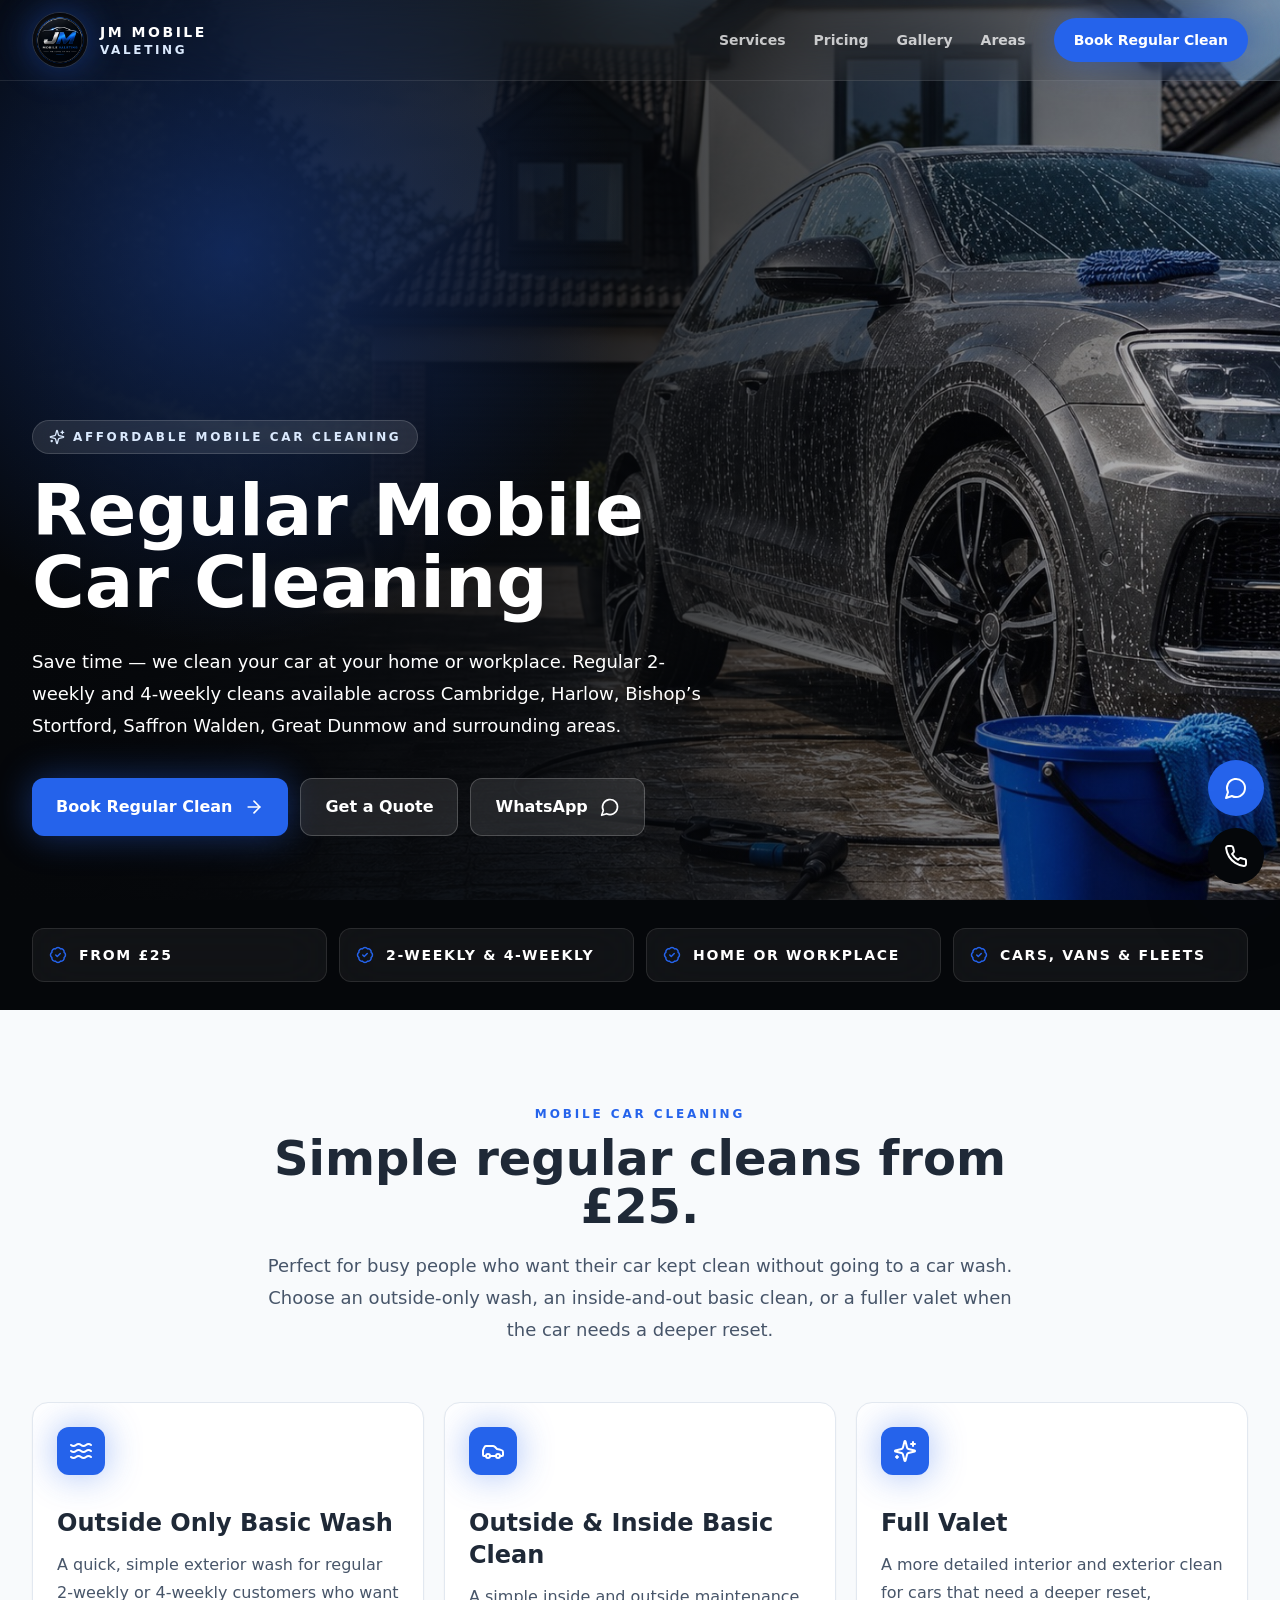
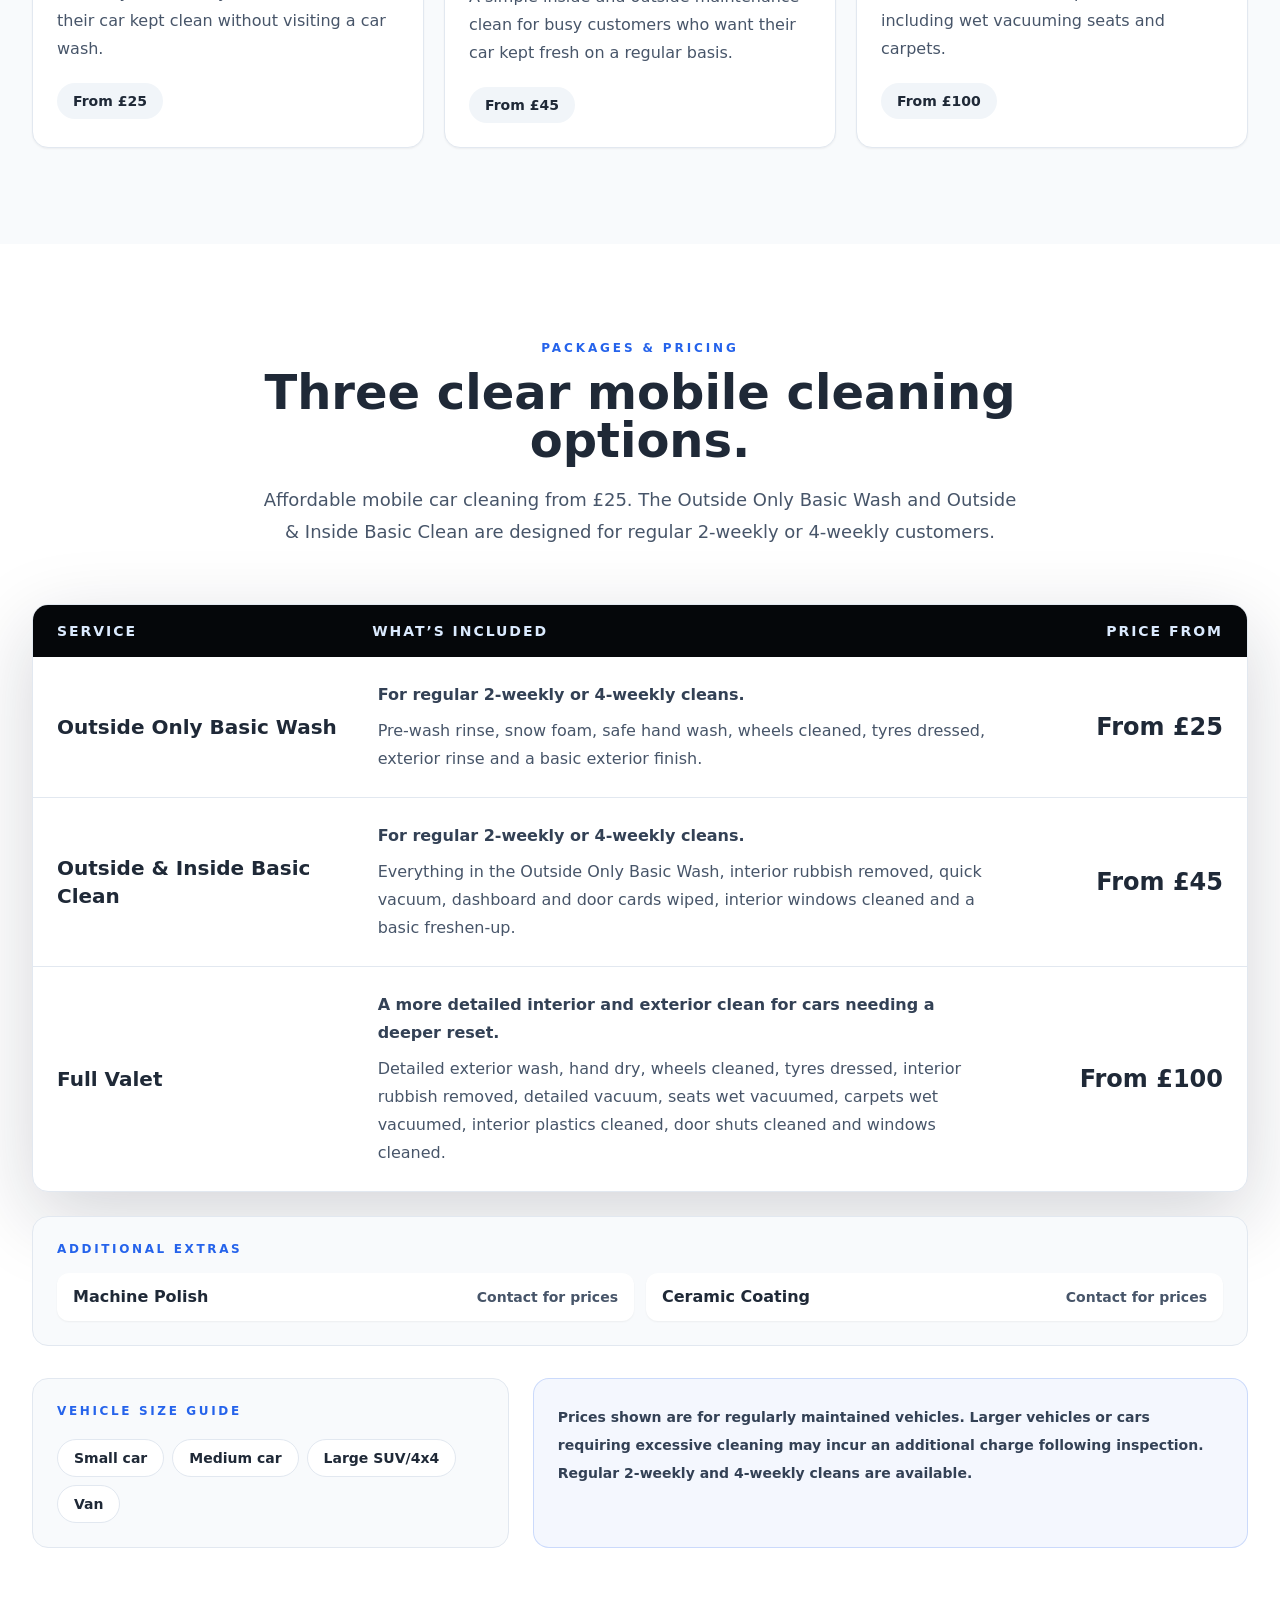
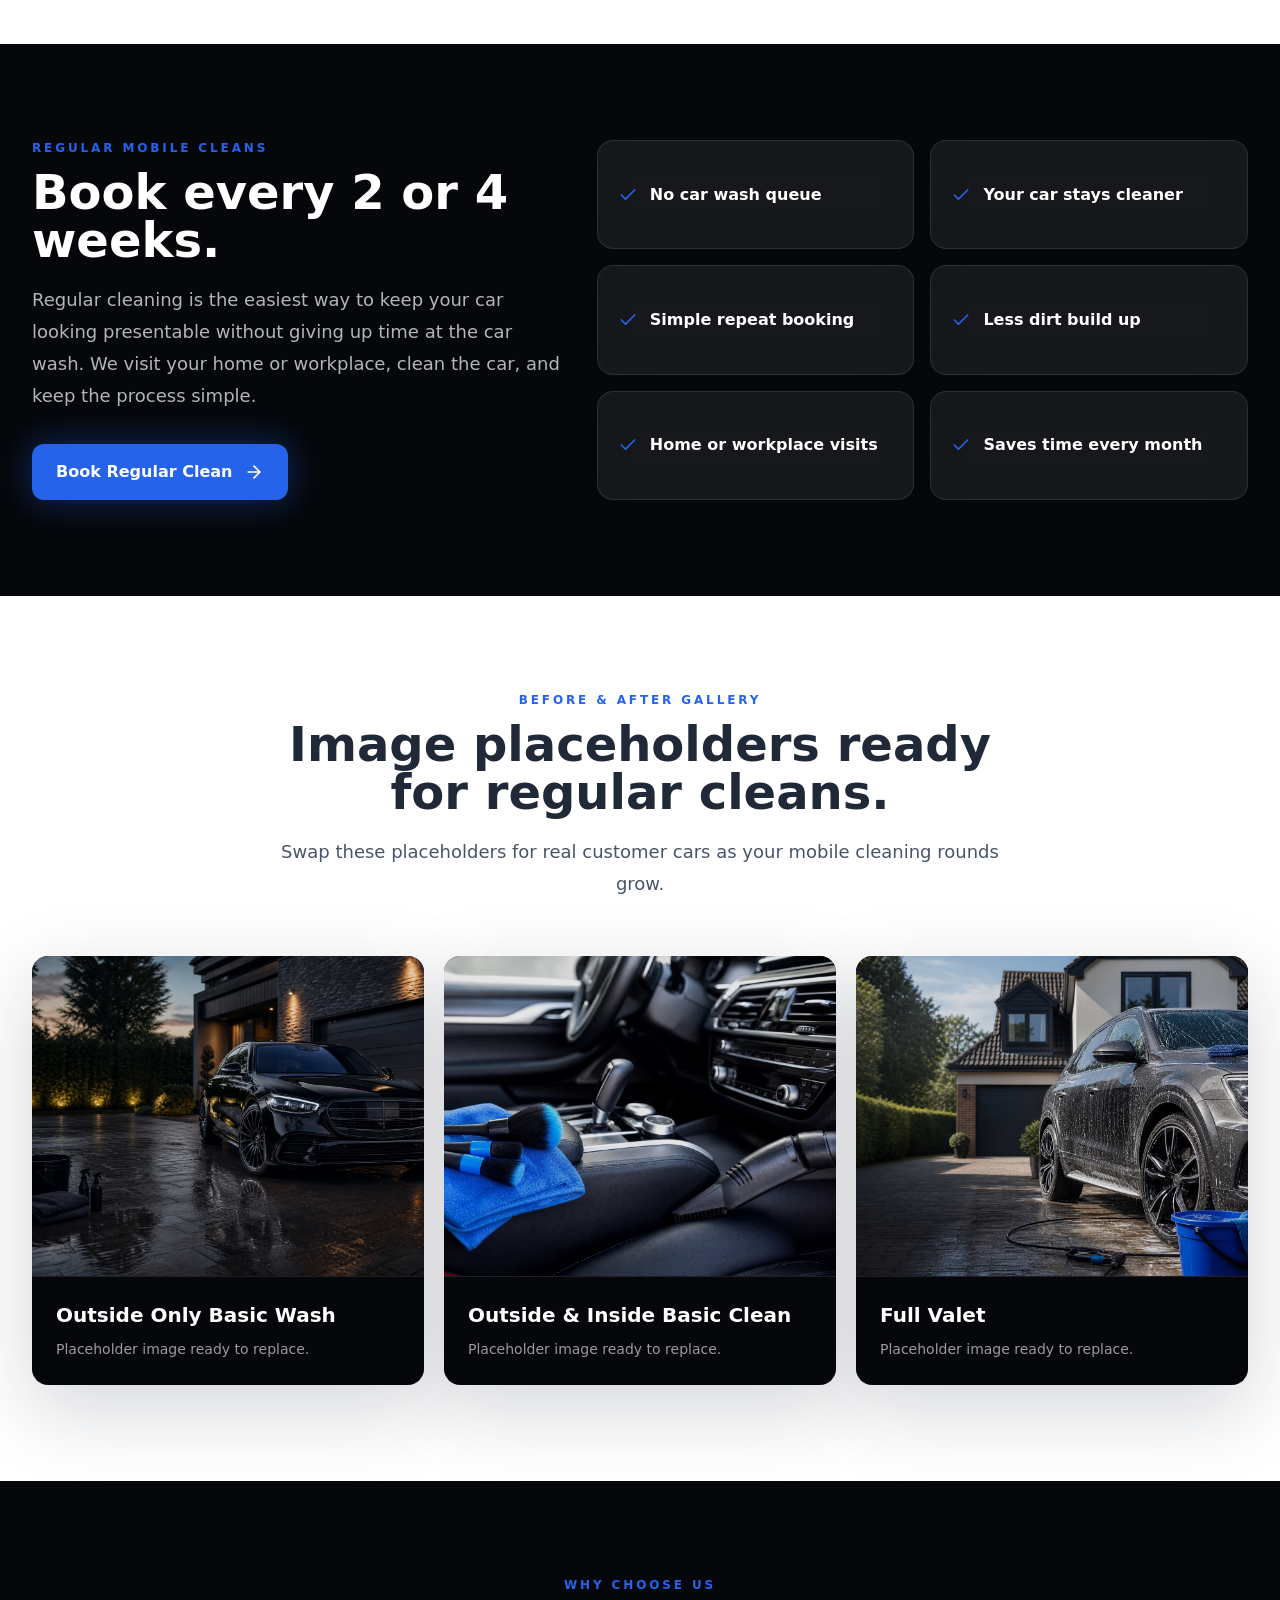
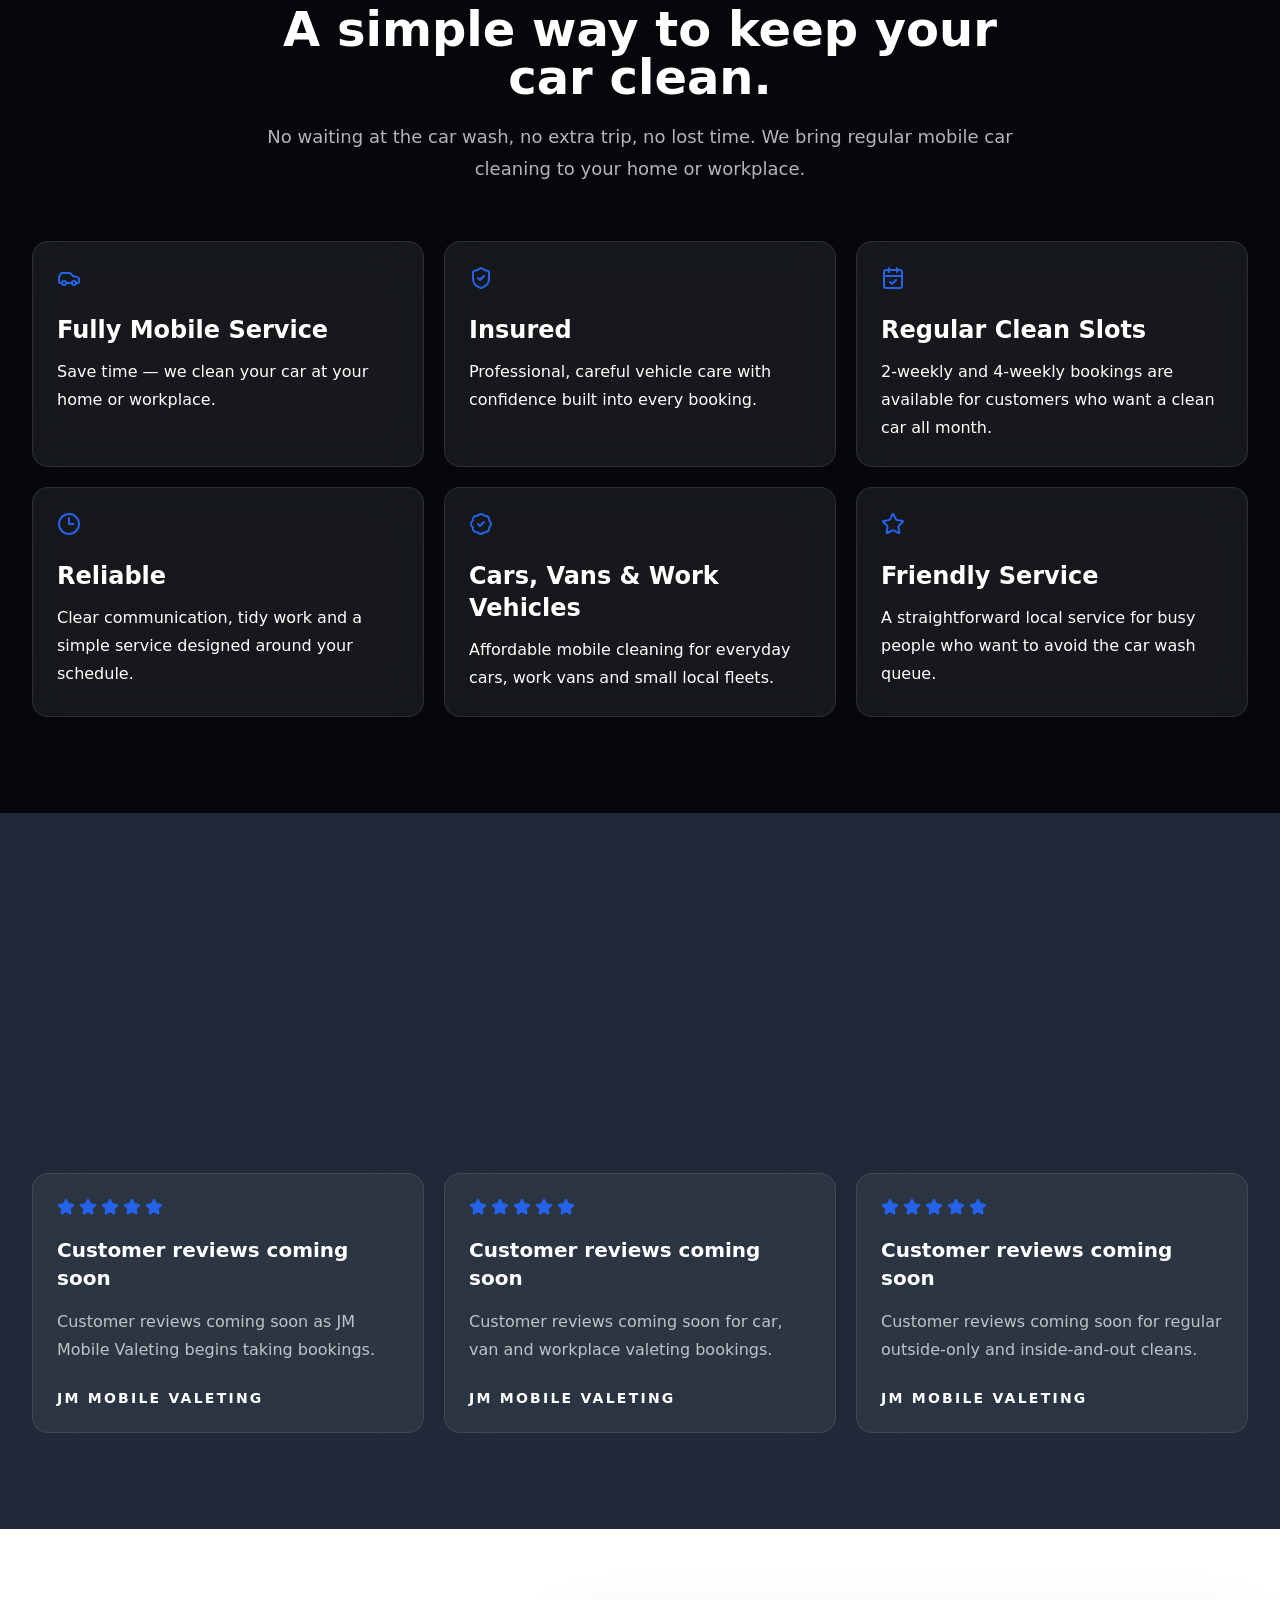
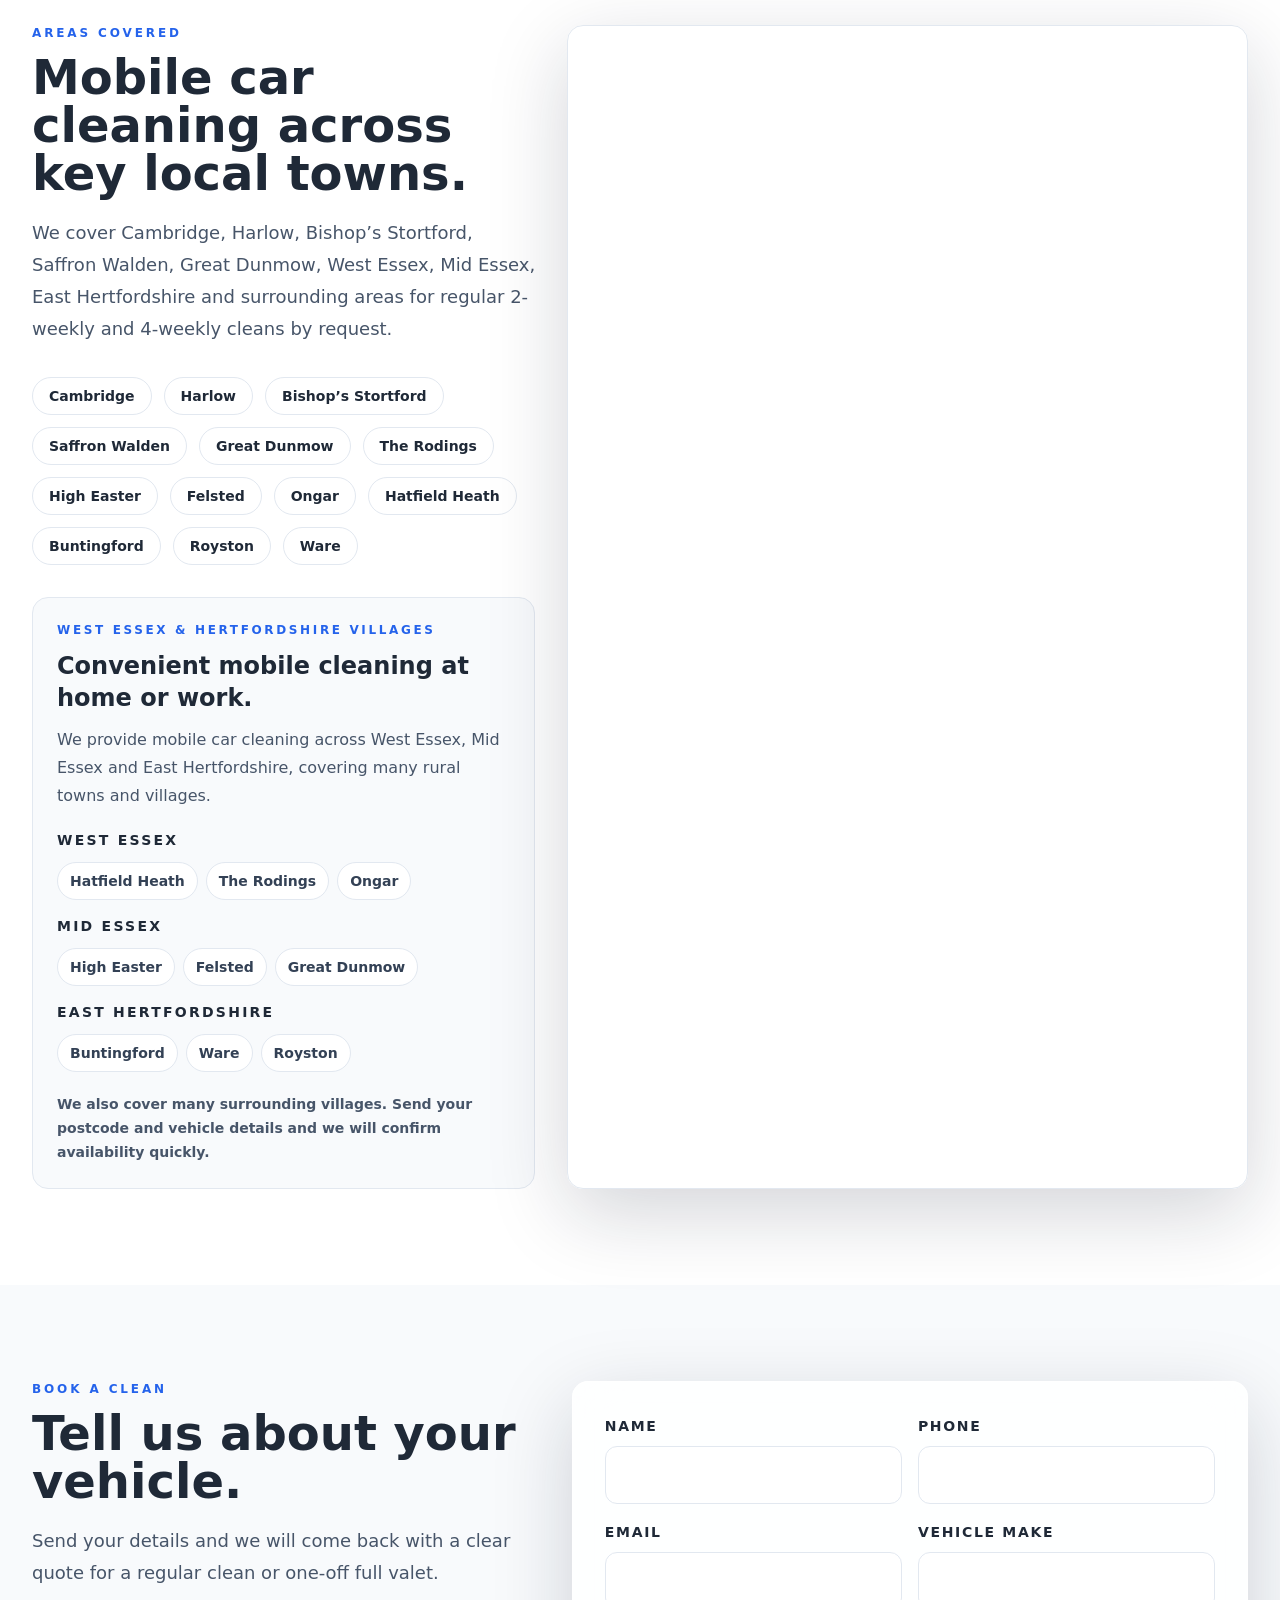
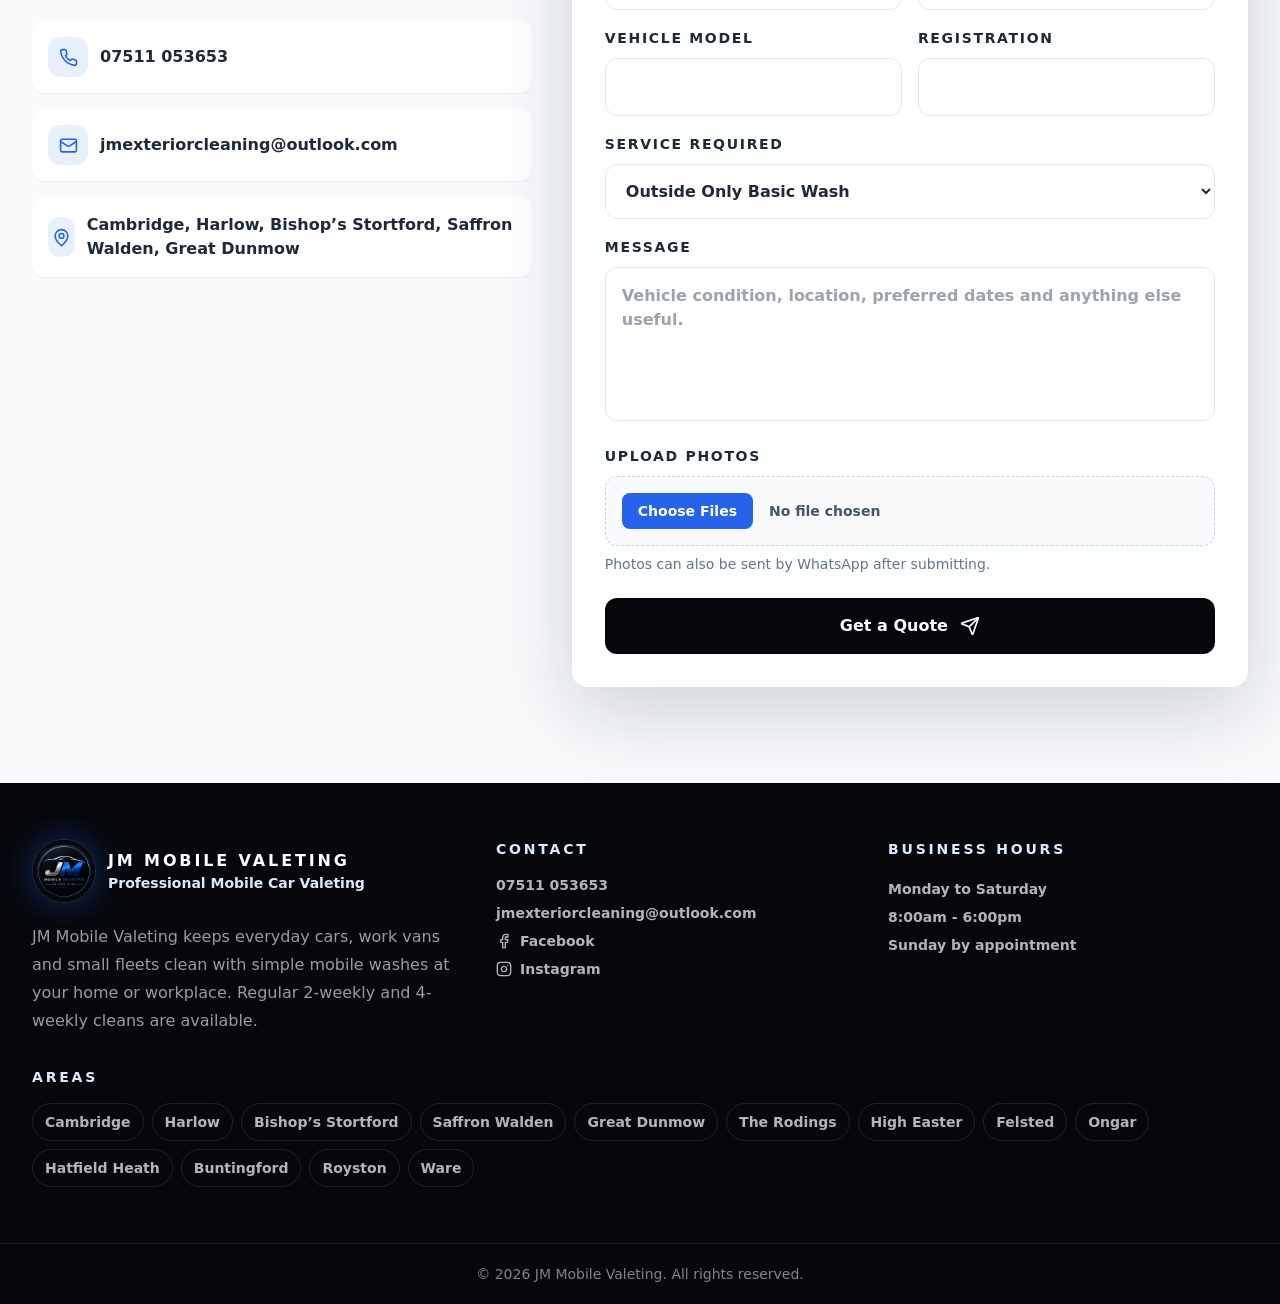
==== index.html @ cfa1fe2d "Add files via upload" ====
<!doctype html>
<html lang="en">
  <head>
    <meta charset="UTF-8" />
    <meta name="viewport" content="width=device-width, initial-scale=1.0" />
    <meta name="description" content="Affordable mobile car cleaning from £25 across Cambridge, Harlow, Bishop's Stortford, Saffron Walden, Great Dunmow, West Essex, Mid Essex and East Hertfordshire. Regular 2-weekly and 4-weekly cleans at your home or workplace." />
    <meta property="og:title" content="JM Mobile Valeting | Regular Mobile Car Cleaning" />
    <meta property="og:description" content="Save time with simple mobile car cleaning at your home or workplace. Outside-only washes from £25 and regular inside-and-out cleans from £45." />
    <meta property="og:type" content="website" />
    <meta property="og:image" content="./valeting-photos/hero-luxury-valeting.jpg" />
    <link rel="icon" href="./favicon.svg" type="image/svg+xml" />
    <title>JM Mobile Valeting | Mobile Car Cleaning From £25</title>
    <script type="module" crossorigin src="./assets/index-B8VSFfdT.js"></script>
    <link rel="stylesheet" crossorigin href="./assets/index-ppcaUCeD.css">
  </head>
  <body>
    <div id="root"></div>
  </body>
</html>
---- assets/index-ppcaUCeD.css ----
*,:before,:after{--tw-border-spacing-x: 0;--tw-border-spacing-y: 0;--tw-translate-x: 0;--tw-translate-y: 0;--tw-rotate: 0;--tw-skew-x: 0;--tw-skew-y: 0;--tw-scale-x: 1;--tw-scale-y: 1;--tw-pan-x: ;--tw-pan-y: ;--tw-pinch-zoom: ;--tw-scroll-snap-strictness: proximity;--tw-gradient-from-position: ;--tw-gradient-via-position: ;--tw-gradient-to-position: ;--tw-ordinal: ;--tw-slashed-zero: ;--tw-numeric-figure: ;--tw-numeric-spacing: ;--tw-numeric-fraction: ;--tw-ring-inset: ;--tw-ring-offset-width: 0px;--tw-ring-offset-color: #fff;--tw-ring-color: rgb(59 130 246 / .5);--tw-ring-offset-shadow: 0 0 #0000;--tw-ring-shadow: 0 0 #0000;--tw-shadow: 0 0 #0000;--tw-shadow-colored: 0 0 #0000;--tw-blur: ;--tw-brightness: ;--tw-contrast: ;--tw-grayscale: ;--tw-hue-rotate: ;--tw-invert: ;--tw-saturate: ;--tw-sepia: ;--tw-drop-shadow: ;--tw-backdrop-blur: ;--tw-backdrop-brightness: ;--tw-backdrop-contrast: ;--tw-backdrop-grayscale: ;--tw-backdrop-hue-rotate: ;--tw-backdrop-invert: ;--tw-backdrop-opacity: ;--tw-backdrop-saturate: ;--tw-backdrop-sepia: ;--tw-contain-size: ;--tw-contain-layout: ;--tw-contain-paint: ;--tw-contain-style: }::backdrop{--tw-border-spacing-x: 0;--tw-border-spacing-y: 0;--tw-translate-x: 0;--tw-translate-y: 0;--tw-rotate: 0;--tw-skew-x: 0;--tw-skew-y: 0;--tw-scale-x: 1;--tw-scale-y: 1;--tw-pan-x: ;--tw-pan-y: ;--tw-pinch-zoom: ;--tw-scroll-snap-strictness: proximity;--tw-gradient-from-position: ;--tw-gradient-via-position: ;--tw-gradient-to-position: ;--tw-ordinal: ;--tw-slashed-zero: ;--tw-numeric-figure: ;--tw-numeric-spacing: ;--tw-numeric-fraction: ;--tw-ring-inset: ;--tw-ring-offset-width: 0px;--tw-ring-offset-color: #fff;--tw-ring-color: rgb(59 130 246 / .5);--tw-ring-offset-shadow: 0 0 #0000;--tw-ring-shadow: 0 0 #0000;--tw-shadow: 0 0 #0000;--tw-shadow-colored: 0 0 #0000;--tw-blur: ;--tw-brightness: ;--tw-contrast: ;--tw-grayscale: ;--tw-hue-rotate: ;--tw-invert: ;--tw-saturate: ;--tw-sepia: ;--tw-drop-shadow: ;--tw-backdrop-blur: ;--tw-backdrop-brightness: ;--tw-backdrop-contrast: ;--tw-backdrop-grayscale: ;--tw-backdrop-hue-rotate: ;--tw-backdrop-invert: ;--tw-backdrop-opacity: ;--tw-backdrop-saturate: ;--tw-backdrop-sepia: ;--tw-contain-size: ;--tw-contain-layout: ;--tw-contain-paint: ;--tw-contain-style: }*,:before,:after{box-sizing:border-box;border-width:0;border-style:solid;border-color:#e5e7eb}:before,:after{--tw-content: ""}html,:host{line-height:1.5;-webkit-text-size-adjust:100%;-moz-tab-size:4;-o-tab-size:4;tab-size:4;font-family:ui-sans-serif,system-ui,sans-serif,"Apple Color Emoji","Segoe UI Emoji",Segoe UI Symbol,"Noto Color Emoji";font-feature-settings:normal;font-variation-settings:normal;-webkit-tap-highlight-color:transparent}body{margin:0;line-height:inherit}hr{height:0;color:inherit;border-top-width:1px}abbr:where([title]){-webkit-text-decoration:underline dotted;text-decoration:underline dotted}h1,h2,h3,h4,h5,h6{font-size:inherit;font-weight:inherit}a{color:inherit;text-decoration:inherit}b,strong{font-weight:bolder}code,kbd,samp,pre{font-family:ui-monospace,SFMono-Regular,Menlo,Monaco,Consolas,Liberation Mono,Courier New,monospace;font-feature-settings:normal;font-variation-settings:normal;font-size:1em}small{font-size:80%}sub,sup{font-size:75%;line-height:0;position:relative;vertical-align:baseline}sub{bottom:-.25em}sup{top:-.5em}table{text-indent:0;border-color:inherit;border-collapse:collapse}button,input,optgroup,select,textarea{font-family:inherit;font-feature-settings:inherit;font-variation-settings:inherit;font-size:100%;font-weight:inherit;line-height:inherit;letter-spacing:inherit;color:inherit;margin:0;padding:0}button,select{text-transform:none}button,input:where([type=button]),input:where([type=reset]),input:where([type=submit]){-webkit-appearance:button;background-color:transparent;background-image:none}:-moz-focusring{outline:auto}:-moz-ui-invalid{box-shadow:none}progress{vertical-align:baseline}::-webkit-inner-spin-button,::-webkit-outer-spin-button{height:auto}[type=search]{-webkit-appearance:textfield;outline-offset:-2px}::-webkit-search-decoration{-webkit-appearance:none}::-webkit-file-upload-button{-webkit-appearance:button;font:inherit}summary{display:list-item}blockquote,dl,dd,h1,h2,h3,h4,h5,h6,hr,figure,p,pre{margin:0}fieldset{margin:0;padding:0}legend{padding:0}ol,ul,menu{list-style:none;margin:0;padding:0}dialog{padding:0}textarea{resize:vertical}input::-moz-placeholder,textarea::-moz-placeholder{opacity:1;color:#9ca3af}input::placeholder,textarea::placeholder{opacity:1;color:#9ca3af}button,[role=button]{cursor:pointer}:disabled{cursor:default}img,svg,video,canvas,audio,iframe,embed,object{display:block;vertical-align:middle}img,video{max-width:100%;height:auto}[hidden]:where(:not([hidden=until-found])){display:none}html{scroll-behavior:smooth}body{margin:0;min-width:320px;background:#fff;font-family:Inter,ui-sans-serif,system-ui,sans-serif;-webkit-font-smoothing:antialiased;text-rendering:optimizeLegibility}*{box-sizing:border-box}::-moz-selection{background:#2563eb;color:#fff}::selection{background:#2563eb;color:#fff}.visible{visibility:visible}.fixed{position:fixed}.absolute{position:absolute}.relative{position:relative}.inset-0{inset:0}.inset-x-0{left:0;right:0}.bottom-4{bottom:1rem}.right-4{right:1rem}.top-0{top:0}.z-50{z-index:50}.mx-auto{margin-left:auto;margin-right:auto}.mb-14{margin-bottom:3.5rem}.mb-3{margin-bottom:.75rem}.mb-5{margin-bottom:1.25rem}.mt-1{margin-top:.25rem}.mt-2{margin-top:.5rem}.mt-3{margin-top:.75rem}.mt-4{margin-top:1rem}.mt-5{margin-top:1.25rem}.mt-6{margin-top:1.5rem}.mt-7{margin-top:1.75rem}.mt-8{margin-top:2rem}.mt-9{margin-top:2.25rem}.block{display:block}.flex{display:flex}.inline-flex{display:inline-flex}.grid{display:grid}.hidden{display:none}.h-10{height:2.5rem}.h-12{height:3rem}.h-14{height:3.5rem}.h-16{height:4rem}.h-20{height:5rem}.h-80{height:20rem}.h-full{height:100%}.h-px{height:1px}.min-h-\[520px\]{min-height:520px}.min-h-screen{min-height:100vh}.w-10{width:2.5rem}.w-12{width:3rem}.w-14{width:3.5rem}.w-16{width:4rem}.w-full{width:100%}.max-w-2xl{max-width:42rem}.max-w-3xl{max-width:48rem}.max-w-7xl{max-width:80rem}.max-w-md{max-width:28rem}.shrink-0{flex-shrink:0}.grow{flex-grow:1}.-translate-x-full{--tw-translate-x: -100%;transform:translate(var(--tw-translate-x),var(--tw-translate-y)) rotate(var(--tw-rotate)) skew(var(--tw-skew-x)) skewY(var(--tw-skew-y)) scaleX(var(--tw-scale-x)) scaleY(var(--tw-scale-y))}.resize-none{resize:none}.grid-cols-\[1fr_2fr_\.7fr\]{grid-template-columns:1fr 2fr .7fr}.flex-col{flex-direction:column}.flex-wrap{flex-wrap:wrap}.place-items-center{place-items:center}.items-end{align-items:flex-end}.items-center{align-items:center}.justify-center{justify-content:center}.justify-between{justify-content:space-between}.gap-1{gap:.25rem}.gap-10{gap:2.5rem}.gap-2{gap:.5rem}.gap-3{gap:.75rem}.gap-4{gap:1rem}.gap-5{gap:1.25rem}.gap-6{gap:1.5rem}.gap-7{gap:1.75rem}.gap-8{gap:2rem}.divide-y>:not([hidden])~:not([hidden]){--tw-divide-y-reverse: 0;border-top-width:calc(1px * calc(1 - var(--tw-divide-y-reverse)));border-bottom-width:calc(1px * var(--tw-divide-y-reverse))}.divide-slate-200>:not([hidden])~:not([hidden]){--tw-divide-opacity: 1;border-color:rgb(226 232 240 / var(--tw-divide-opacity, 1))}.overflow-hidden{overflow:hidden}.rounded-2xl{border-radius:1rem}.rounded-full{border-radius:9999px}.rounded-xl{border-radius:.75rem}.border{border-width:1px}.border-b{border-bottom-width:1px}.border-t{border-top-width:1px}.border-dashed{border-style:dashed}.border-electric\/20{border-color:#2563eb33}.border-slate-200{--tw-border-opacity: 1;border-color:rgb(226 232 240 / var(--tw-border-opacity, 1))}.border-slate-300{--tw-border-opacity: 1;border-color:rgb(203 213 225 / var(--tw-border-opacity, 1))}.border-white\/10{border-color:#ffffff1a}.border-white\/15{border-color:#ffffff26}.border-white\/20{border-color:#fff3}.border-white\/70{border-color:#ffffffb3}.bg-\[\#05070a\]{--tw-bg-opacity: 1;background-color:rgb(5 7 10 / var(--tw-bg-opacity, 1))}.bg-electric{--tw-bg-opacity: 1;background-color:rgb(37 99 235 / var(--tw-bg-opacity, 1))}.bg-electric\/10{background-color:#2563eb1a}.bg-electric\/5{background-color:#2563eb0d}.bg-graphite{--tw-bg-opacity: 1;background-color:rgb(31 41 55 / var(--tw-bg-opacity, 1))}.bg-slate-100{--tw-bg-opacity: 1;background-color:rgb(241 245 249 / var(--tw-bg-opacity, 1))}.bg-slate-50{--tw-bg-opacity: 1;background-color:rgb(248 250 252 / var(--tw-bg-opacity, 1))}.bg-white{--tw-bg-opacity: 1;background-color:rgb(255 255 255 / var(--tw-bg-opacity, 1))}.bg-white\/10{background-color:#ffffff1a}.bg-white\/85{background-color:#ffffffd9}.bg-white\/\[0\.05\]{background-color:#ffffff0d}.bg-white\/\[0\.06\]{background-color:#ffffff0f}.bg-white\/\[0\.07\]{background-color:#ffffff12}.bg-\[linear-gradient\(90deg\,\#05070a_0\%\,rgba\(5\,7\,10\,\.88\)_42\%\,rgba\(5\,7\,10\,\.18\)_100\%\)\]{background-image:linear-gradient(90deg,#05070a,#05070ae0 42%,#05070a2e)}.bg-\[radial-gradient\(circle_at_18\%_28\%\,rgba\(37\,99\,235\,\.34\)\,transparent_32\%\)\]{background-image:radial-gradient(circle at 18% 28%,rgba(37,99,235,.34),transparent 32%)}.bg-gradient-to-r{background-image:linear-gradient(to right,var(--tw-gradient-stops))}.from-transparent{--tw-gradient-from: transparent var(--tw-gradient-from-position);--tw-gradient-to: rgb(0 0 0 / 0) var(--tw-gradient-to-position);--tw-gradient-stops: var(--tw-gradient-from), var(--tw-gradient-to)}.via-electric{--tw-gradient-to: rgb(37 99 235 / 0) var(--tw-gradient-to-position);--tw-gradient-stops: var(--tw-gradient-from), #2563EB var(--tw-gradient-via-position), var(--tw-gradient-to)}.to-transparent{--tw-gradient-to: transparent var(--tw-gradient-to-position)}.object-cover{-o-object-fit:cover;object-fit:cover}.p-4{padding:1rem}.p-5{padding:1.25rem}.p-6{padding:1.5rem}.px-3{padding-left:.75rem;padding-right:.75rem}.px-4{padding-left:1rem;padding-right:1rem}.px-5{padding-left:1.25rem;padding-right:1.25rem}.px-6{padding-left:1.5rem;padding-right:1.5rem}.py-14{padding-top:3.5rem;padding-bottom:3.5rem}.py-2{padding-top:.5rem;padding-bottom:.5rem}.py-24{padding-top:6rem;padding-bottom:6rem}.py-3{padding-top:.75rem;padding-bottom:.75rem}.py-4{padding-top:1rem;padding-bottom:1rem}.py-5{padding-top:1.25rem;padding-bottom:1.25rem}.py-6{padding-top:1.5rem;padding-bottom:1.5rem}.py-7{padding-top:1.75rem;padding-bottom:1.75rem}.pb-16{padding-bottom:4rem}.pt-24{padding-top:6rem}.text-center{text-align:center}.text-right{text-align:right}.text-2xl{font-size:1.5rem;line-height:2rem}.text-4xl{font-size:2.25rem;line-height:2.5rem}.text-5xl{font-size:3rem;line-height:1}.text-lg{font-size:1.125rem;line-height:1.75rem}.text-sm{font-size:.875rem;line-height:1.25rem}.text-xl{font-size:1.25rem;line-height:1.75rem}.text-xs{font-size:.75rem;line-height:1rem}.font-black{font-weight:900}.font-bold{font-weight:700}.font-semibold{font-weight:600}.uppercase{text-transform:uppercase}.leading-6{line-height:1.5rem}.leading-7{line-height:1.75rem}.leading-8{line-height:2rem}.leading-\[0\.96\]{line-height:.96}.tracking-\[0\.12em\]{letter-spacing:.12em}.tracking-\[0\.14em\]{letter-spacing:.14em}.tracking-\[0\.16em\]{letter-spacing:.16em}.tracking-\[0\.18em\]{letter-spacing:.18em}.tracking-\[0\.22em\]{letter-spacing:.22em}.tracking-\[0\.24em\]{letter-spacing:.24em}.tracking-\[0\.2em\]{letter-spacing:.2em}.text-blue-100{--tw-text-opacity: 1;color:rgb(219 234 254 / var(--tw-text-opacity, 1))}.text-electric{--tw-text-opacity: 1;color:rgb(37 99 235 / var(--tw-text-opacity, 1))}.text-graphite{--tw-text-opacity: 1;color:rgb(31 41 55 / var(--tw-text-opacity, 1))}.text-slate-500{--tw-text-opacity: 1;color:rgb(100 116 139 / var(--tw-text-opacity, 1))}.text-slate-600{--tw-text-opacity: 1;color:rgb(71 85 105 / var(--tw-text-opacity, 1))}.text-slate-700{--tw-text-opacity: 1;color:rgb(51 65 85 / var(--tw-text-opacity, 1))}.text-white{--tw-text-opacity: 1;color:rgb(255 255 255 / var(--tw-text-opacity, 1))}.text-white\/50{color:#ffffff80}.text-white\/60{color:#fff9}.text-white\/70{color:#ffffffb3}.text-white\/75{color:#ffffffbf}.opacity-90{opacity:.9}.shadow-glow{--tw-shadow: 0 0 36px rgba(37, 99, 235, .42);--tw-shadow-colored: 0 0 36px var(--tw-shadow-color);box-shadow:var(--tw-ring-offset-shadow, 0 0 #0000),var(--tw-ring-shadow, 0 0 #0000),var(--tw-shadow)}.shadow-premium{--tw-shadow: 0 24px 80px rgba(15, 23, 42, .18);--tw-shadow-colored: 0 24px 80px var(--tw-shadow-color);box-shadow:var(--tw-ring-offset-shadow, 0 0 #0000),var(--tw-ring-shadow, 0 0 #0000),var(--tw-shadow)}.shadow-sm{--tw-shadow: 0 1px 2px 0 rgb(0 0 0 / .05);--tw-shadow-colored: 0 1px 2px 0 var(--tw-shadow-color);box-shadow:var(--tw-ring-offset-shadow, 0 0 #0000),var(--tw-ring-shadow, 0 0 #0000),var(--tw-shadow)}.outline-none{outline:2px solid transparent;outline-offset:2px}.backdrop-blur-2xl{--tw-backdrop-blur: blur(40px);-webkit-backdrop-filter:var(--tw-backdrop-blur) var(--tw-backdrop-brightness) var(--tw-backdrop-contrast) var(--tw-backdrop-grayscale) var(--tw-backdrop-hue-rotate) var(--tw-backdrop-invert) var(--tw-backdrop-opacity) var(--tw-backdrop-saturate) var(--tw-backdrop-sepia);backdrop-filter:var(--tw-backdrop-blur) var(--tw-backdrop-brightness) var(--tw-backdrop-contrast) var(--tw-backdrop-grayscale) var(--tw-backdrop-hue-rotate) var(--tw-backdrop-invert) var(--tw-backdrop-opacity) var(--tw-backdrop-saturate) var(--tw-backdrop-sepia)}.backdrop-blur-xl{--tw-backdrop-blur: blur(24px);-webkit-backdrop-filter:var(--tw-backdrop-blur) var(--tw-backdrop-brightness) var(--tw-backdrop-contrast) var(--tw-backdrop-grayscale) var(--tw-backdrop-hue-rotate) var(--tw-backdrop-invert) var(--tw-backdrop-opacity) var(--tw-backdrop-saturate) var(--tw-backdrop-sepia);backdrop-filter:var(--tw-backdrop-blur) var(--tw-backdrop-brightness) var(--tw-backdrop-contrast) var(--tw-backdrop-grayscale) var(--tw-backdrop-hue-rotate) var(--tw-backdrop-invert) var(--tw-backdrop-opacity) var(--tw-backdrop-saturate) var(--tw-backdrop-sepia)}.transition{transition-property:color,background-color,border-color,text-decoration-color,fill,stroke,opacity,box-shadow,transform,filter,backdrop-filter;transition-timing-function:cubic-bezier(.4,0,.2,1);transition-duration:.15s}.duration-700{transition-duration:.7s}.file\:mr-4::file-selector-button{margin-right:1rem}.file\:rounded-lg::file-selector-button{border-radius:.5rem}.file\:border-0::file-selector-button{border-width:0px}.file\:bg-electric::file-selector-button{--tw-bg-opacity: 1;background-color:rgb(37 99 235 / var(--tw-bg-opacity, 1))}.file\:px-4::file-selector-button{padding-left:1rem;padding-right:1rem}.file\:py-2::file-selector-button{padding-top:.5rem;padding-bottom:.5rem}.file\:font-black::file-selector-button{font-weight:900}.file\:text-white::file-selector-button{--tw-text-opacity: 1;color:rgb(255 255 255 / var(--tw-text-opacity, 1))}.hover\:scale-105:hover{--tw-scale-x: 1.05;--tw-scale-y: 1.05;transform:translate(var(--tw-translate-x),var(--tw-translate-y)) rotate(var(--tw-rotate)) skew(var(--tw-skew-x)) skewY(var(--tw-skew-y)) scaleX(var(--tw-scale-x)) scaleY(var(--tw-scale-y))}.hover\:border-electric:hover{--tw-border-opacity: 1;border-color:rgb(37 99 235 / var(--tw-border-opacity, 1))}.hover\:bg-blue-500:hover{--tw-bg-opacity: 1;background-color:rgb(59 130 246 / var(--tw-bg-opacity, 1))}.hover\:bg-electric:hover{--tw-bg-opacity: 1;background-color:rgb(37 99 235 / var(--tw-bg-opacity, 1))}.hover\:bg-white\/20:hover{background-color:#fff3}.hover\:text-blue-100:hover{--tw-text-opacity: 1;color:rgb(219 234 254 / var(--tw-text-opacity, 1))}.hover\:text-electric:hover{--tw-text-opacity: 1;color:rgb(37 99 235 / var(--tw-text-opacity, 1))}.hover\:shadow-premium:hover{--tw-shadow: 0 24px 80px rgba(15, 23, 42, .18);--tw-shadow-colored: 0 24px 80px var(--tw-shadow-color);box-shadow:var(--tw-ring-offset-shadow, 0 0 #0000),var(--tw-ring-shadow, 0 0 #0000),var(--tw-shadow)}.focus\:border-electric:focus{--tw-border-opacity: 1;border-color:rgb(37 99 235 / var(--tw-border-opacity, 1))}.focus\:ring-4:focus{--tw-ring-offset-shadow: var(--tw-ring-inset) 0 0 0 var(--tw-ring-offset-width) var(--tw-ring-offset-color);--tw-ring-shadow: var(--tw-ring-inset) 0 0 0 calc(4px + var(--tw-ring-offset-width)) var(--tw-ring-color);box-shadow:var(--tw-ring-offset-shadow),var(--tw-ring-shadow),var(--tw-shadow, 0 0 #0000)}.focus\:ring-electric\/15:focus{--tw-ring-color: rgb(37 99 235 / .15)}@media(min-width:640px){.sm\:col-span-2{grid-column:span 2 / span 2}.sm\:grid-cols-2{grid-template-columns:repeat(2,minmax(0,1fr))}.sm\:flex-row{flex-direction:row}.sm\:p-8{padding:2rem}.sm\:text-5xl{font-size:3rem;line-height:1}.sm\:text-6xl{font-size:3.75rem;line-height:1}}@media(min-width:768px){.md\:mt-0{margin-top:0}.md\:grid{display:grid}.md\:hidden{display:none}.md\:grid-cols-2{grid-template-columns:repeat(2,minmax(0,1fr))}.md\:grid-cols-3{grid-template-columns:repeat(3,minmax(0,1fr))}.md\:grid-cols-4{grid-template-columns:repeat(4,minmax(0,1fr))}.md\:grid-cols-\[1fr_2fr_\.7fr\]{grid-template-columns:1fr 2fr .7fr}.md\:items-center{align-items:center}.md\:px-6{padding-left:1.5rem;padding-right:1.5rem}.md\:text-right{text-align:right}}@media(min-width:1024px){.lg\:col-span-3{grid-column:span 3 / span 3}.lg\:flex{display:flex}.lg\:grid-cols-3{grid-template-columns:repeat(3,minmax(0,1fr))}.lg\:grid-cols-\[\.85fr_1\.15fr\]{grid-template-columns:.85fr 1.15fr}.lg\:grid-cols-\[\.8fr_1\.2fr\]{grid-template-columns:.8fr 1.2fr}.lg\:grid-cols-\[\.9fr_1\.1fr\]{grid-template-columns:.9fr 1.1fr}.lg\:grid-cols-\[1\.2fr_1fr_1fr\]{grid-template-columns:1.2fr 1fr 1fr}.lg\:px-8{padding-left:2rem;padding-right:2rem}.lg\:text-7xl{font-size:4.5rem;line-height:1}}@media(min-width:1280px){.xl\:grid-cols-3{grid-template-columns:repeat(3,minmax(0,1fr))}}
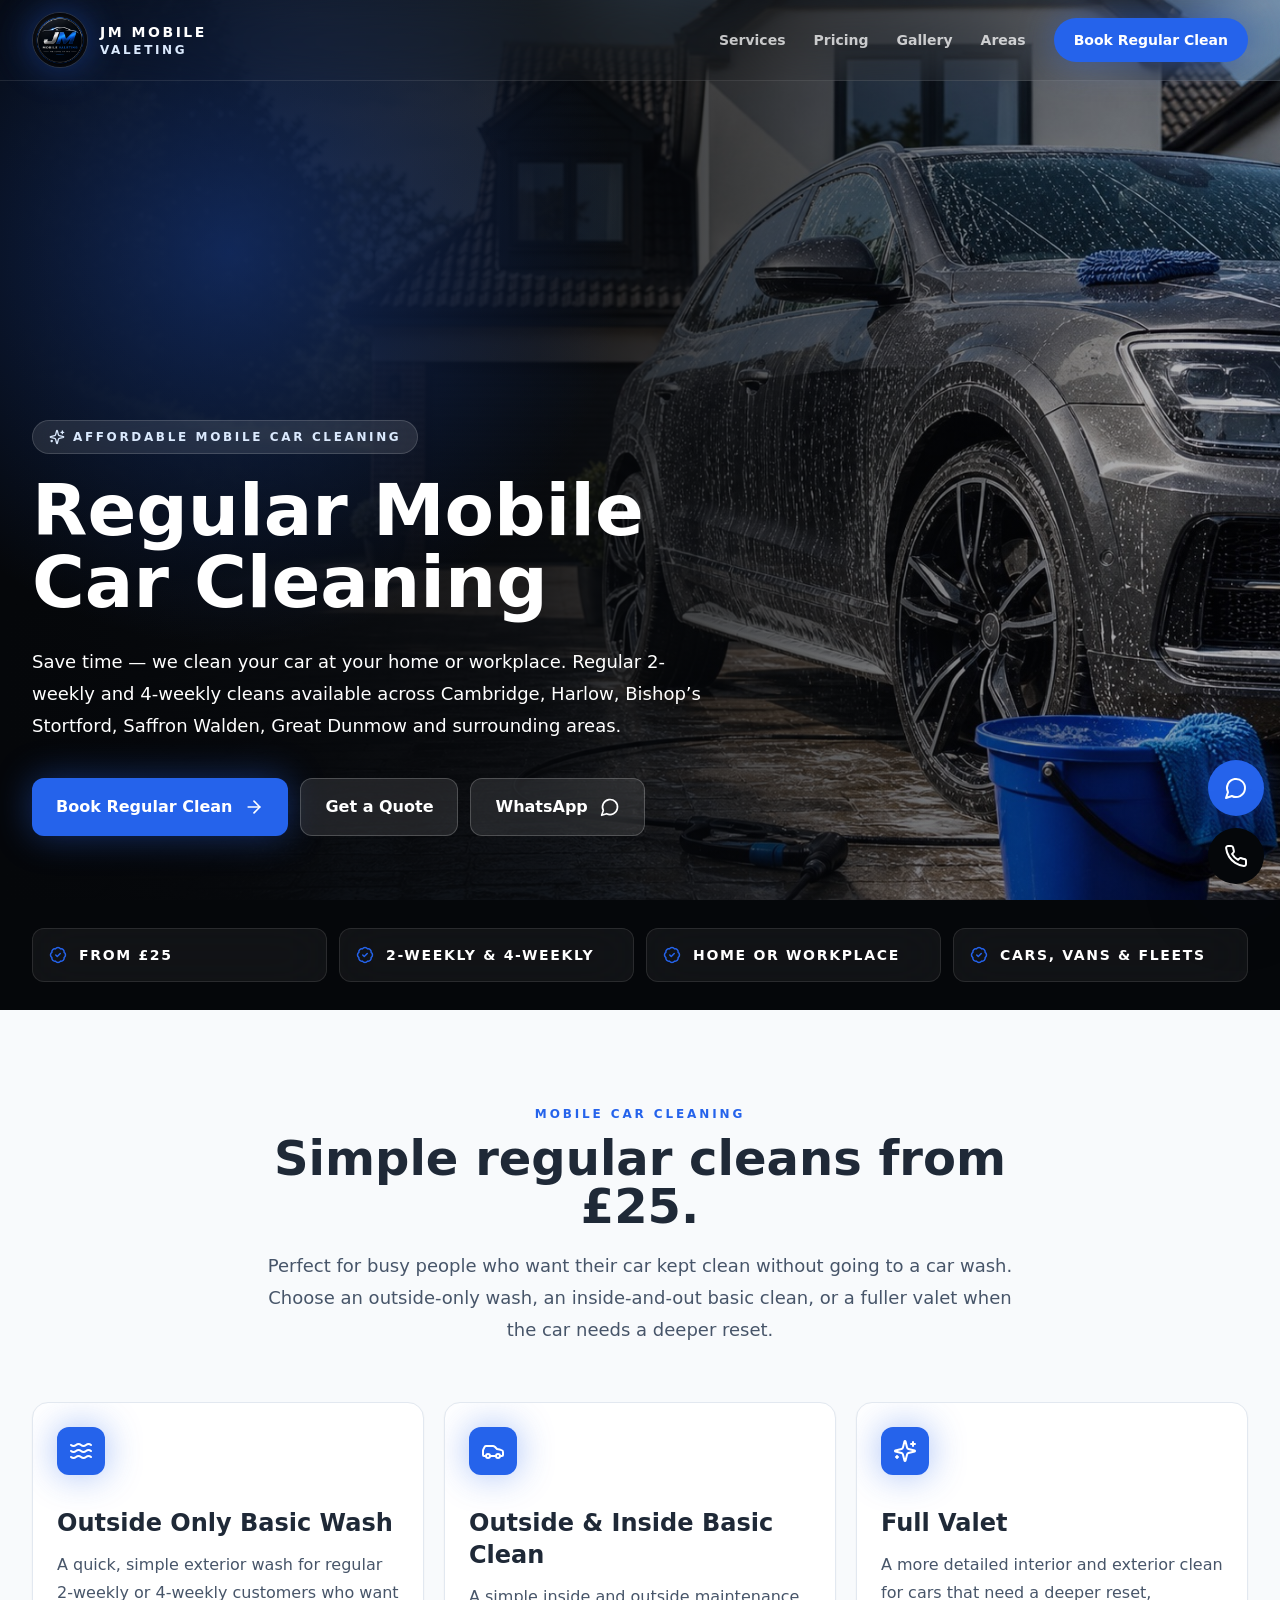
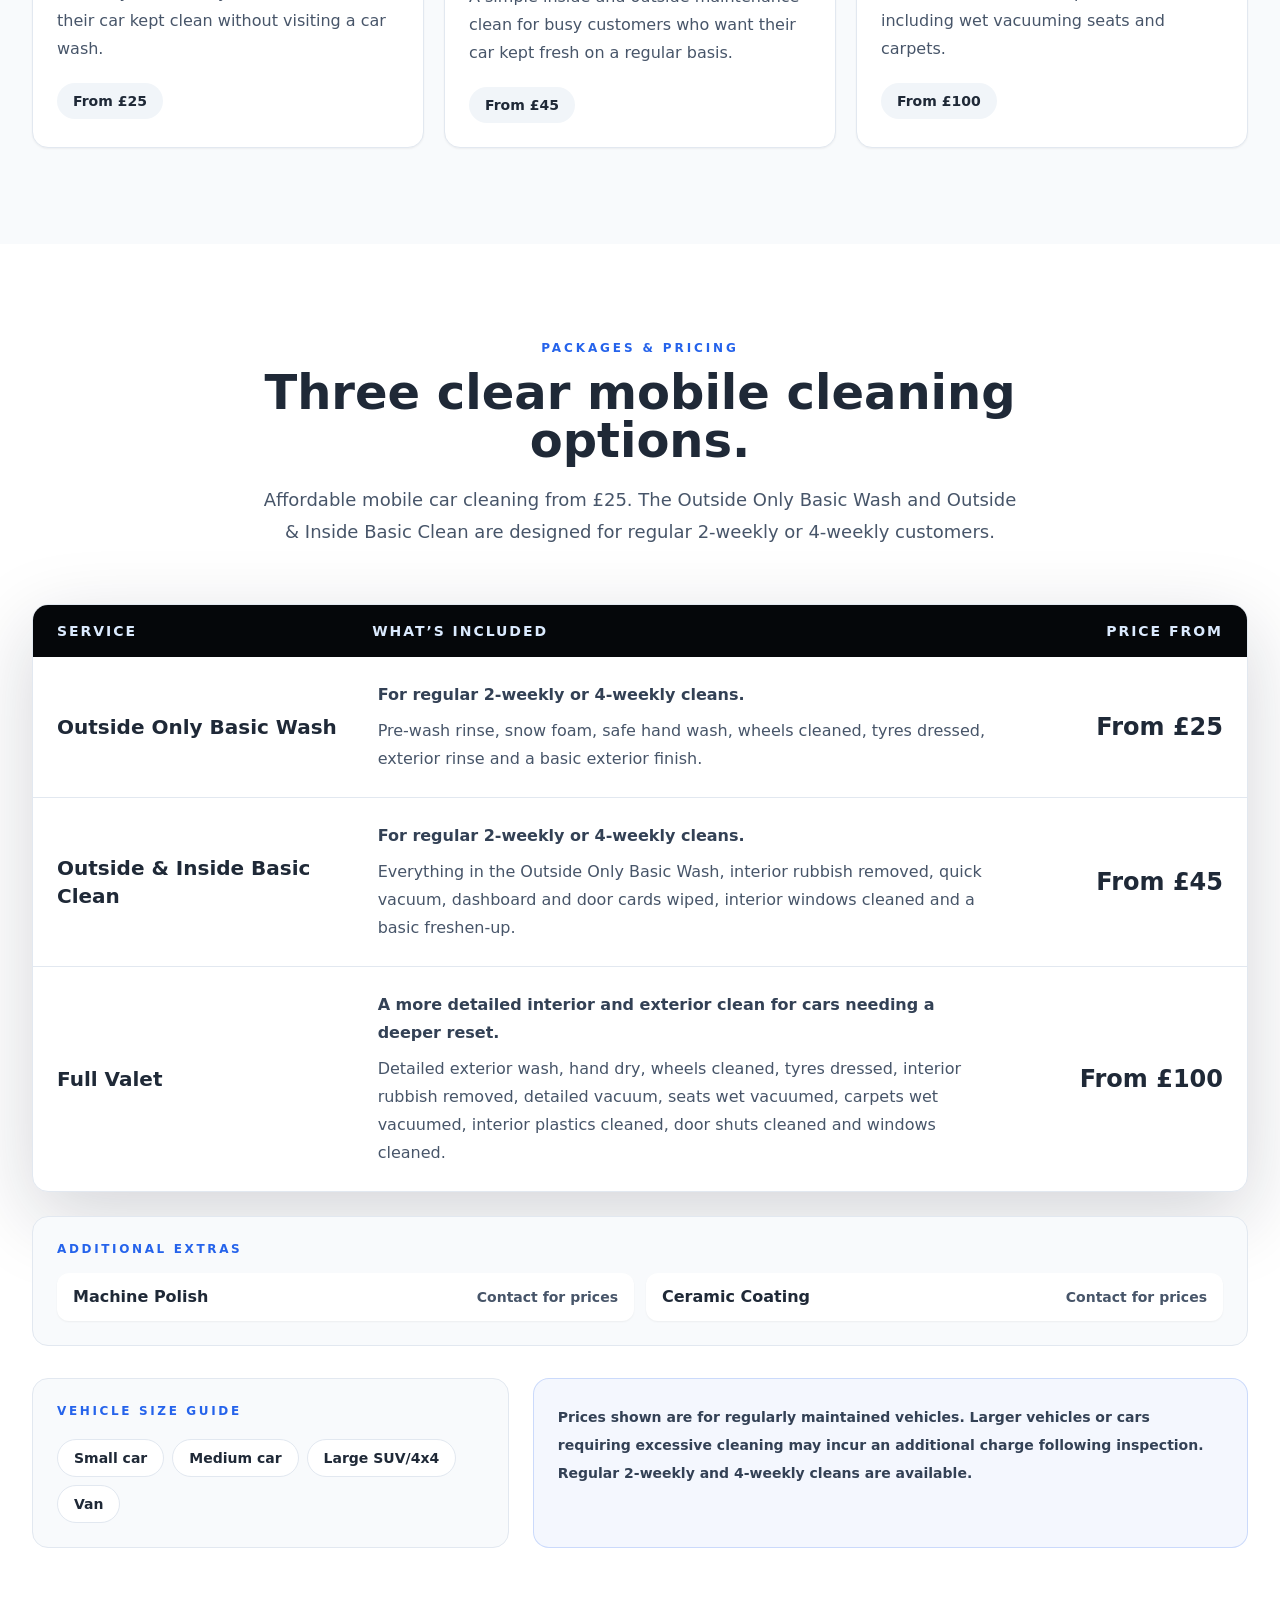
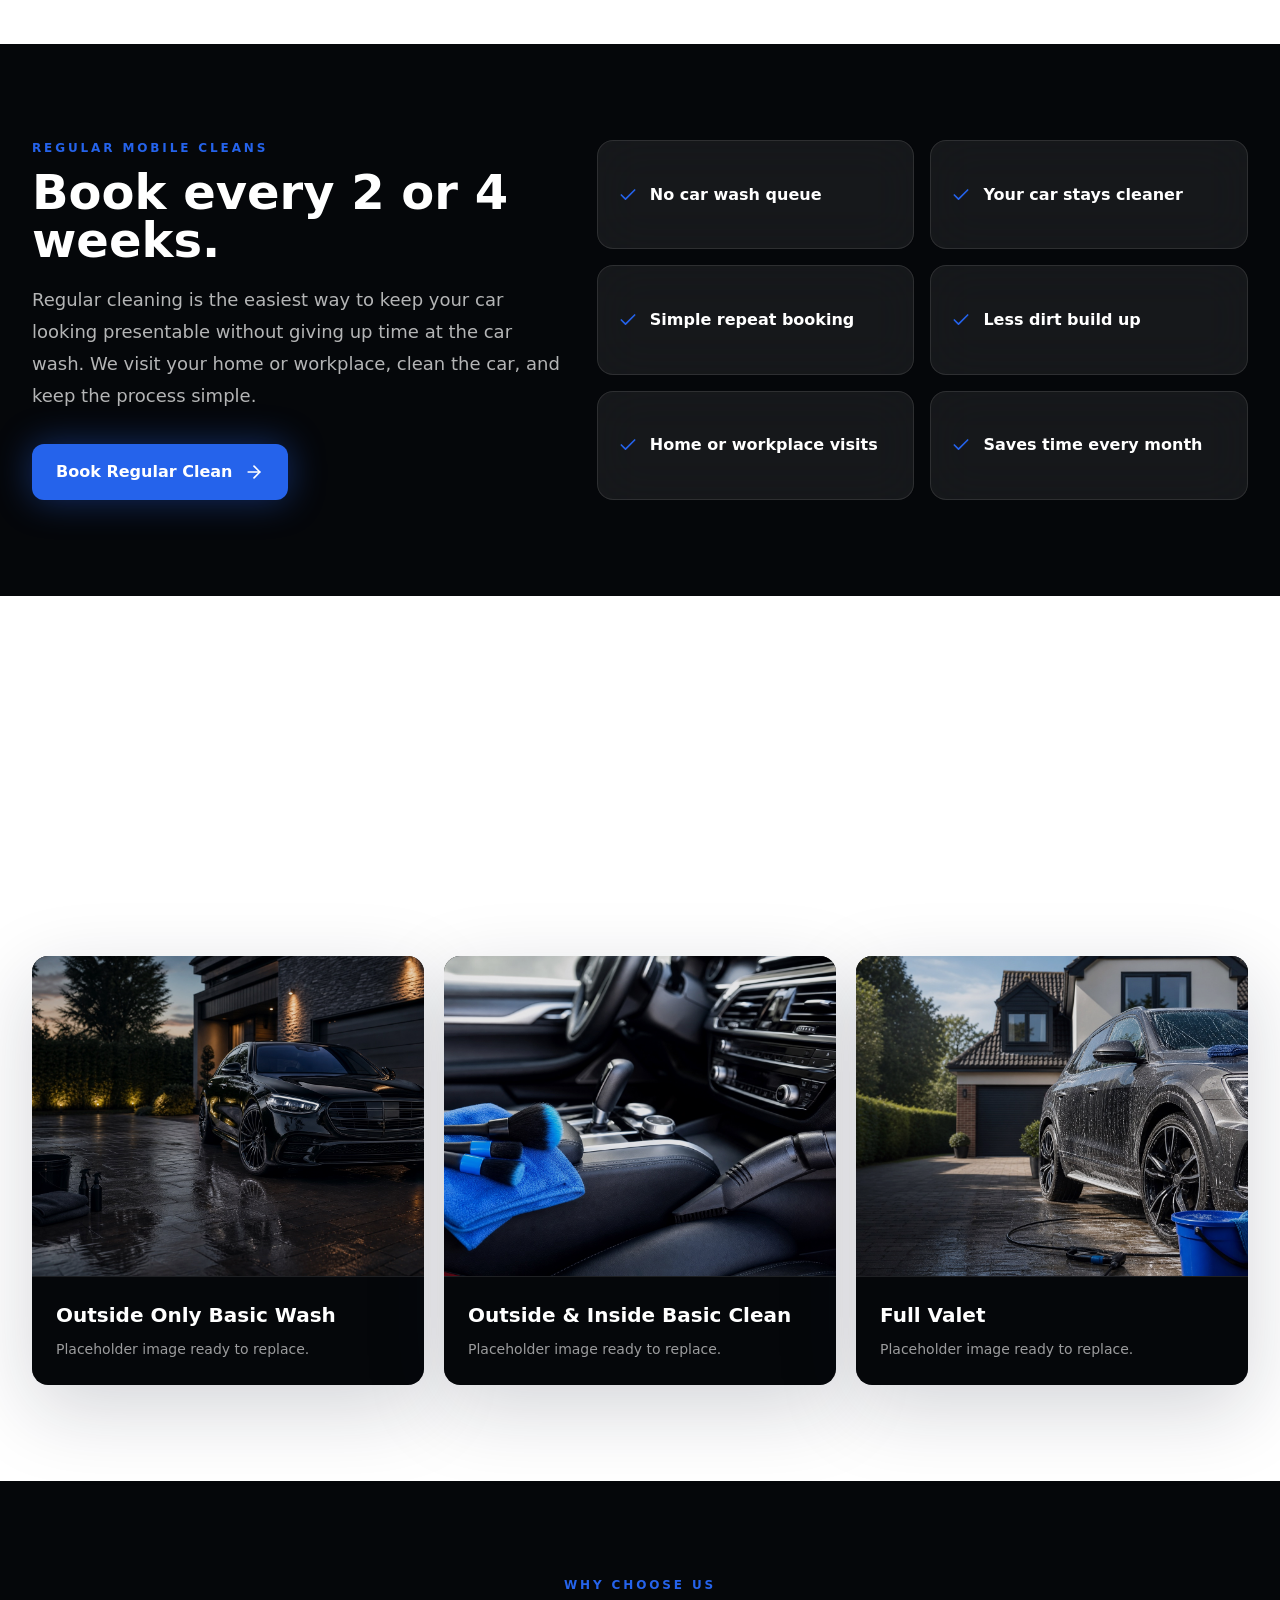
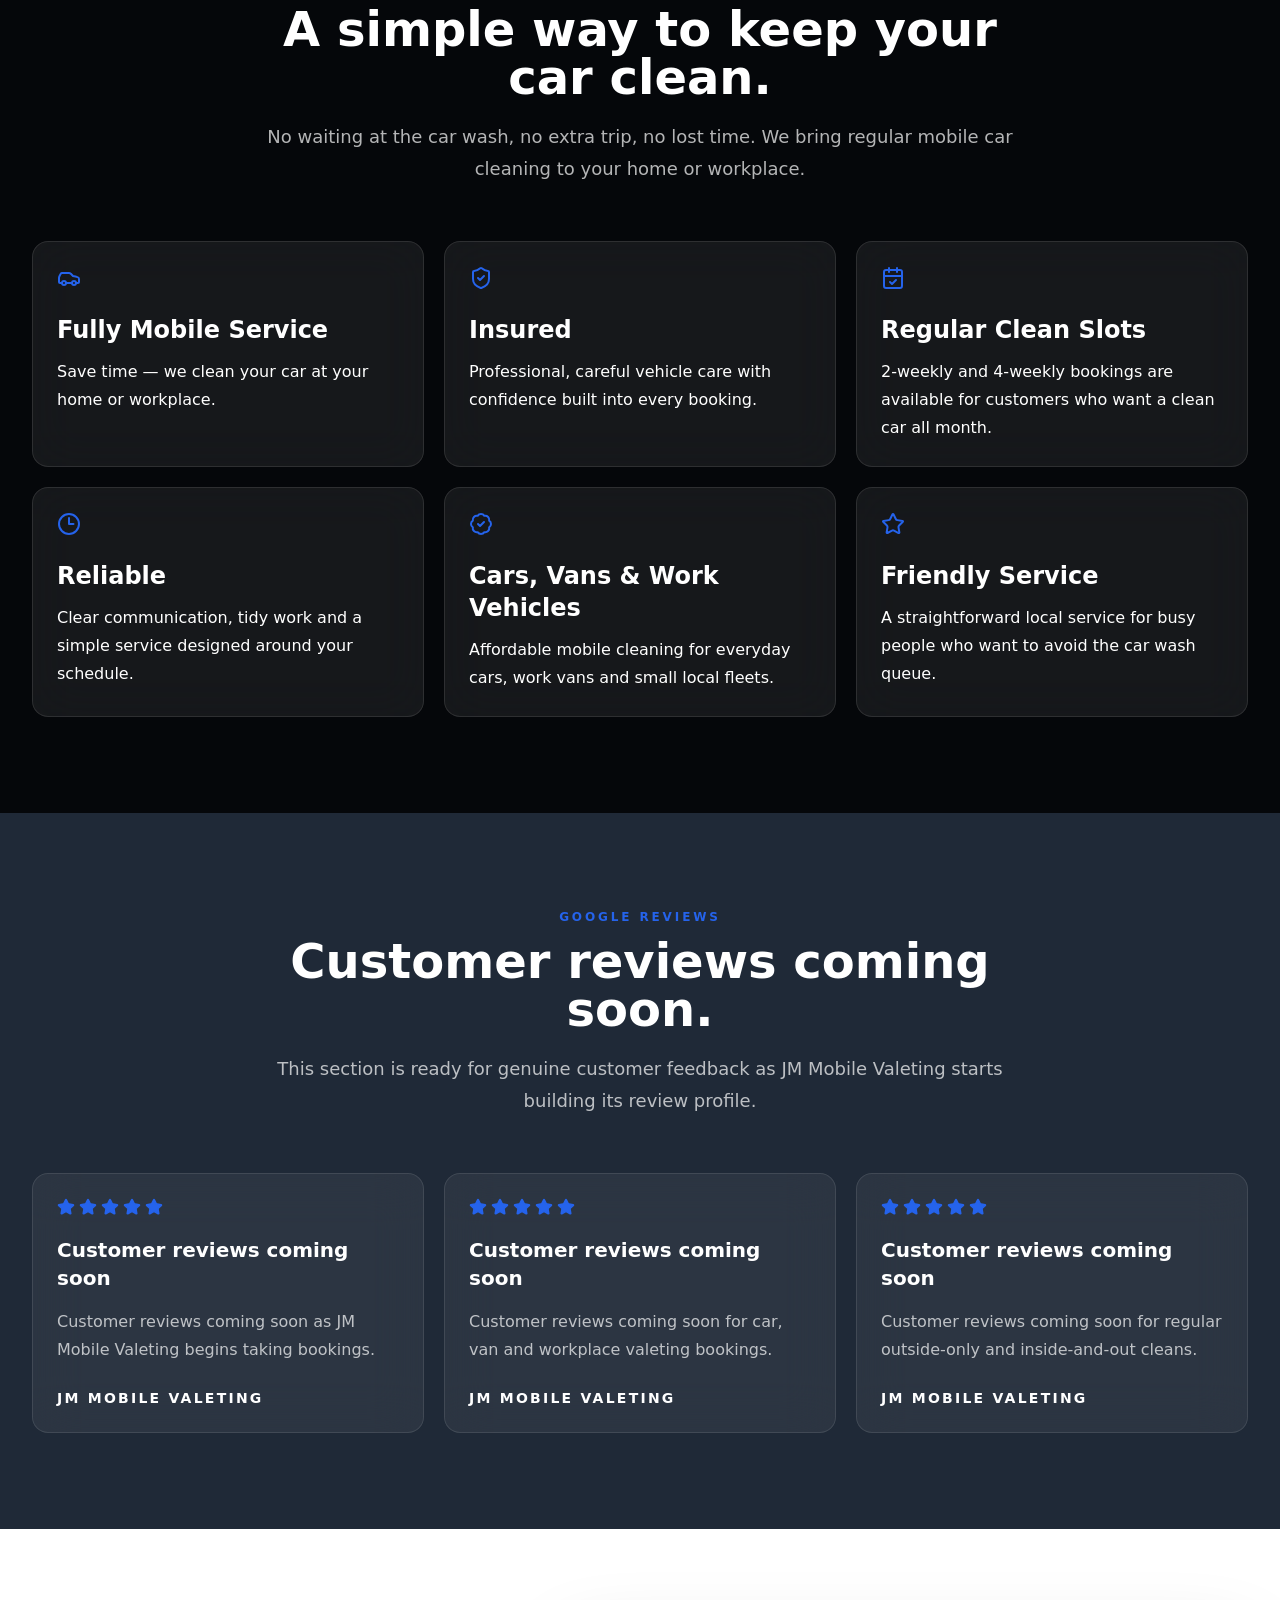
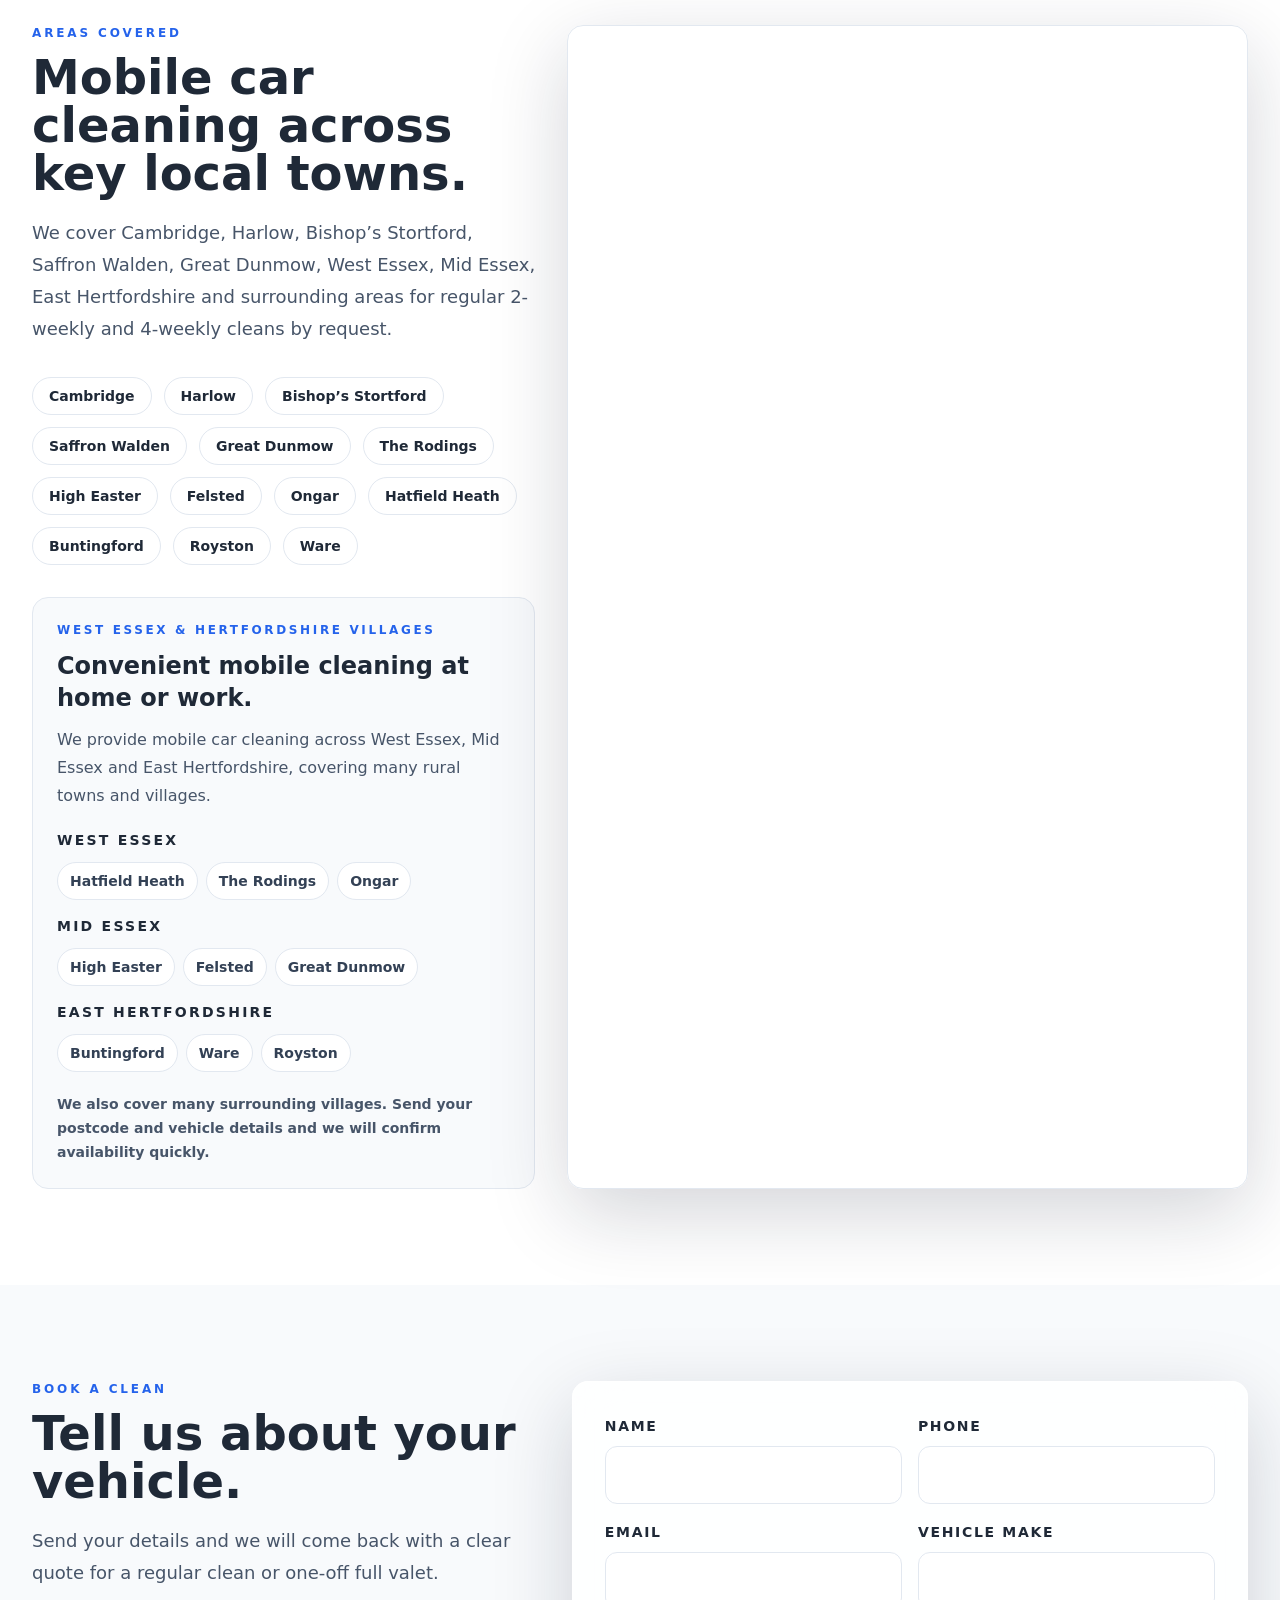
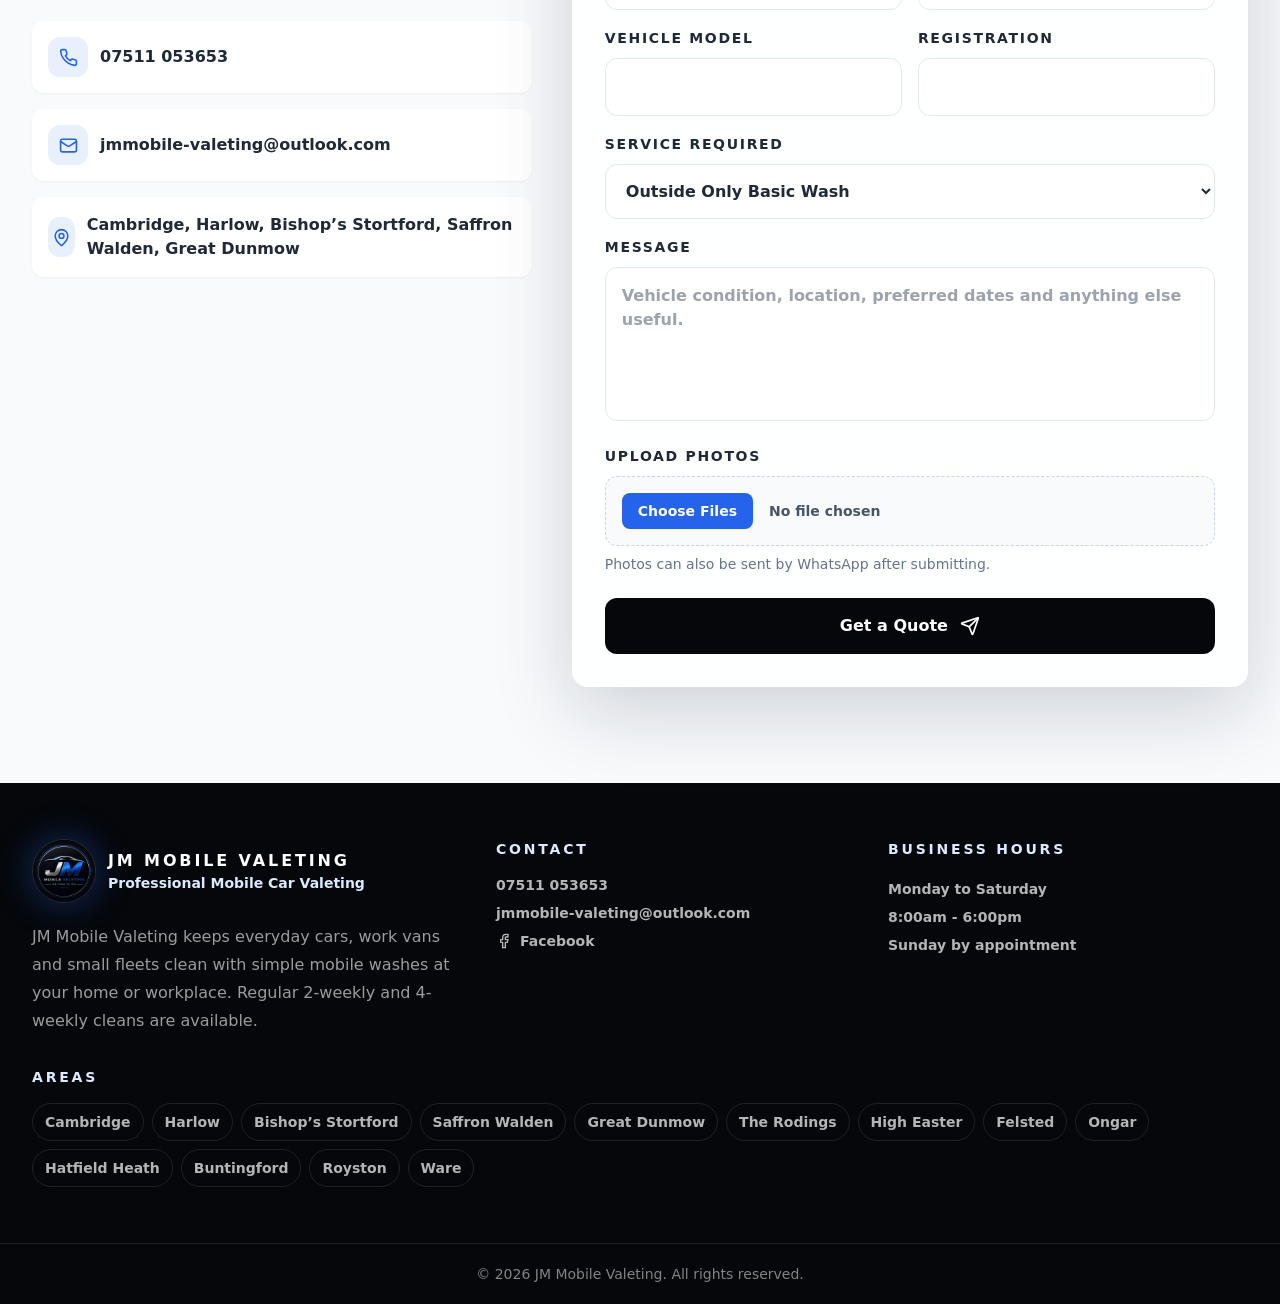
==== commit 543e56ff: "Add files via upload" ====
--- a/index.html
+++ b/index.html
@@ -10,8 +10,8 @@
     <meta property="og:image" content="./valeting-photos/hero-luxury-valeting.jpg" />
     <link rel="icon" href="./favicon.svg" type="image/svg+xml" />
     <title>JM Mobile Valeting | Mobile Car Cleaning From £25</title>
-    <script type="module" crossorigin src="./assets/index-B8VSFfdT.js"></script>
-    <link rel="stylesheet" crossorigin href="./assets/index-ppcaUCeD.css">
+    <script type="module" crossorigin src="./assets/index-D0J5Tv1y.js"></script>
+    <link rel="stylesheet" crossorigin href="./assets/index-CDiVucXB.css">
   </head>
   <body>
     <div id="root"></div>
--- a/assets/index-CDiVucXB.css
+++ b/assets/index-CDiVucXB.css
@@ -0,0 +1 @@
+*,:before,:after{--tw-border-spacing-x: 0;--tw-border-spacing-y: 0;--tw-translate-x: 0;--tw-translate-y: 0;--tw-rotate: 0;--tw-skew-x: 0;--tw-skew-y: 0;--tw-scale-x: 1;--tw-scale-y: 1;--tw-pan-x: ;--tw-pan-y: ;--tw-pinch-zoom: ;--tw-scroll-snap-strictness: proximity;--tw-gradient-from-position: ;--tw-gradient-via-position: ;--tw-gradient-to-position: ;--tw-ordinal: ;--tw-slashed-zero: ;--tw-numeric-figure: ;--tw-numeric-spacing: ;--tw-numeric-fraction: ;--tw-ring-inset: ;--tw-ring-offset-width: 0px;--tw-ring-offset-color: #fff;--tw-ring-color: rgb(59 130 246 / .5);--tw-ring-offset-shadow: 0 0 #0000;--tw-ring-shadow: 0 0 #0000;--tw-shadow: 0 0 #0000;--tw-shadow-colored: 0 0 #0000;--tw-blur: ;--tw-brightness: ;--tw-contrast: ;--tw-grayscale: ;--tw-hue-rotate: ;--tw-invert: ;--tw-saturate: ;--tw-sepia: ;--tw-drop-shadow: ;--tw-backdrop-blur: ;--tw-backdrop-brightness: ;--tw-backdrop-contrast: ;--tw-backdrop-grayscale: ;--tw-backdrop-hue-rotate: ;--tw-backdrop-invert: ;--tw-backdrop-opacity: ;--tw-backdrop-saturate: ;--tw-backdrop-sepia: ;--tw-contain-size: ;--tw-contain-layout: ;--tw-contain-paint: ;--tw-contain-style: }::backdrop{--tw-border-spacing-x: 0;--tw-border-spacing-y: 0;--tw-translate-x: 0;--tw-translate-y: 0;--tw-rotate: 0;--tw-skew-x: 0;--tw-skew-y: 0;--tw-scale-x: 1;--tw-scale-y: 1;--tw-pan-x: ;--tw-pan-y: ;--tw-pinch-zoom: ;--tw-scroll-snap-strictness: proximity;--tw-gradient-from-position: ;--tw-gradient-via-position: ;--tw-gradient-to-position: ;--tw-ordinal: ;--tw-slashed-zero: ;--tw-numeric-figure: ;--tw-numeric-spacing: ;--tw-numeric-fraction: ;--tw-ring-inset: ;--tw-ring-offset-width: 0px;--tw-ring-offset-color: #fff;--tw-ring-color: rgb(59 130 246 / .5);--tw-ring-offset-shadow: 0 0 #0000;--tw-ring-shadow: 0 0 #0000;--tw-shadow: 0 0 #0000;--tw-shadow-colored: 0 0 #0000;--tw-blur: ;--tw-brightness: ;--tw-contrast: ;--tw-grayscale: ;--tw-hue-rotate: ;--tw-invert: ;--tw-saturate: ;--tw-sepia: ;--tw-drop-shadow: ;--tw-backdrop-blur: ;--tw-backdrop-brightness: ;--tw-backdrop-contrast: ;--tw-backdrop-grayscale: ;--tw-backdrop-hue-rotate: ;--tw-backdrop-invert: ;--tw-backdrop-opacity: ;--tw-backdrop-saturate: ;--tw-backdrop-sepia: ;--tw-contain-size: ;--tw-contain-layout: ;--tw-contain-paint: ;--tw-contain-style: }*,:before,:after{box-sizing:border-box;border-width:0;border-style:solid;border-color:#e5e7eb}:before,:after{--tw-content: ""}html,:host{line-height:1.5;-webkit-text-size-adjust:100%;-moz-tab-size:4;-o-tab-size:4;tab-size:4;font-family:ui-sans-serif,system-ui,sans-serif,"Apple Color Emoji","Segoe UI Emoji",Segoe UI Symbol,"Noto Color Emoji";font-feature-settings:normal;font-variation-settings:normal;-webkit-tap-highlight-color:transparent}body{margin:0;line-height:inherit}hr{height:0;color:inherit;border-top-width:1px}abbr:where([title]){-webkit-text-decoration:underline dotted;text-decoration:underline dotted}h1,h2,h3,h4,h5,h6{font-size:inherit;font-weight:inherit}a{color:inherit;text-decoration:inherit}b,strong{font-weight:bolder}code,kbd,samp,pre{font-family:ui-monospace,SFMono-Regular,Menlo,Monaco,Consolas,Liberation Mono,Courier New,monospace;font-feature-settings:normal;font-variation-settings:normal;font-size:1em}small{font-size:80%}sub,sup{font-size:75%;line-height:0;position:relative;vertical-align:baseline}sub{bottom:-.25em}sup{top:-.5em}table{text-indent:0;border-color:inherit;border-collapse:collapse}button,input,optgroup,select,textarea{font-family:inherit;font-feature-settings:inherit;font-variation-settings:inherit;font-size:100%;font-weight:inherit;line-height:inherit;letter-spacing:inherit;color:inherit;margin:0;padding:0}button,select{text-transform:none}button,input:where([type=button]),input:where([type=reset]),input:where([type=submit]){-webkit-appearance:button;background-color:transparent;background-image:none}:-moz-focusring{outline:auto}:-moz-ui-invalid{box-shadow:none}progress{vertical-align:baseline}::-webkit-inner-spin-button,::-webkit-outer-spin-button{height:auto}[type=search]{-webkit-appearance:textfield;outline-offset:-2px}::-webkit-search-decoration{-webkit-appearance:none}::-webkit-file-upload-button{-webkit-appearance:button;font:inherit}summary{display:list-item}blockquote,dl,dd,h1,h2,h3,h4,h5,h6,hr,figure,p,pre{margin:0}fieldset{margin:0;padding:0}legend{padding:0}ol,ul,menu{list-style:none;margin:0;padding:0}dialog{padding:0}textarea{resize:vertical}input::-moz-placeholder,textarea::-moz-placeholder{opacity:1;color:#9ca3af}input::placeholder,textarea::placeholder{opacity:1;color:#9ca3af}button,[role=button]{cursor:pointer}:disabled{cursor:default}img,svg,video,canvas,audio,iframe,embed,object{display:block;vertical-align:middle}img,video{max-width:100%;height:auto}[hidden]:where(:not([hidden=until-found])){display:none}html{scroll-behavior:smooth}body{margin:0;min-width:320px;background:#fff;font-family:Inter,ui-sans-serif,system-ui,sans-serif;-webkit-font-smoothing:antialiased;text-rendering:optimizeLegibility}*{box-sizing:border-box}::-moz-selection{background:#2563eb;color:#fff}::selection{background:#2563eb;color:#fff}.visible{visibility:visible}.fixed{position:fixed}.absolute{position:absolute}.relative{position:relative}.inset-0{inset:0}.inset-x-0{left:0;right:0}.bottom-4{bottom:1rem}.right-4{right:1rem}.top-0{top:0}.z-50{z-index:50}.mx-auto{margin-left:auto;margin-right:auto}.mb-14{margin-bottom:3.5rem}.mb-3{margin-bottom:.75rem}.mb-5{margin-bottom:1.25rem}.mt-1{margin-top:.25rem}.mt-2{margin-top:.5rem}.mt-3{margin-top:.75rem}.mt-4{margin-top:1rem}.mt-5{margin-top:1.25rem}.mt-6{margin-top:1.5rem}.mt-7{margin-top:1.75rem}.mt-8{margin-top:2rem}.mt-9{margin-top:2.25rem}.mt-auto{margin-top:auto}.block{display:block}.flex{display:flex}.inline-flex{display:inline-flex}.grid{display:grid}.hidden{display:none}.h-10{height:2.5rem}.h-12{height:3rem}.h-14{height:3.5rem}.h-16{height:4rem}.h-20{height:5rem}.h-80{height:20rem}.h-full{height:100%}.h-px{height:1px}.min-h-\[520px\]{min-height:520px}.min-h-\[82vh\]{min-height:82vh}.min-h-screen{min-height:100vh}.w-10{width:2.5rem}.w-12{width:3rem}.w-14{width:3.5rem}.w-16{width:4rem}.w-full{width:100%}.max-w-2xl{max-width:42rem}.max-w-3xl{max-width:48rem}.max-w-7xl{max-width:80rem}.max-w-md{max-width:28rem}.shrink-0{flex-shrink:0}.grow{flex-grow:1}.-translate-x-full{--tw-translate-x: -100%;transform:translate(var(--tw-translate-x),var(--tw-translate-y)) rotate(var(--tw-rotate)) skew(var(--tw-skew-x)) skewY(var(--tw-skew-y)) scaleX(var(--tw-scale-x)) scaleY(var(--tw-scale-y))}.resize-none{resize:none}.grid-cols-\[1fr_2fr_\.7fr\]{grid-template-columns:1fr 2fr .7fr}.flex-col{flex-direction:column}.flex-wrap{flex-wrap:wrap}.place-items-center{place-items:center}.items-end{align-items:flex-end}.items-center{align-items:center}.justify-center{justify-content:center}.justify-between{justify-content:space-between}.gap-1{gap:.25rem}.gap-10{gap:2.5rem}.gap-2{gap:.5rem}.gap-3{gap:.75rem}.gap-4{gap:1rem}.gap-5{gap:1.25rem}.gap-6{gap:1.5rem}.gap-7{gap:1.75rem}.gap-8{gap:2rem}.divide-y>:not([hidden])~:not([hidden]){--tw-divide-y-reverse: 0;border-top-width:calc(1px * calc(1 - var(--tw-divide-y-reverse)));border-bottom-width:calc(1px * var(--tw-divide-y-reverse))}.divide-slate-200>:not([hidden])~:not([hidden]){--tw-divide-opacity: 1;border-color:rgb(226 232 240 / var(--tw-divide-opacity, 1))}.overflow-hidden{overflow:hidden}.rounded-2xl{border-radius:1rem}.rounded-full{border-radius:9999px}.rounded-xl{border-radius:.75rem}.border{border-width:1px}.border-b{border-bottom-width:1px}.border-t{border-top-width:1px}.border-dashed{border-style:dashed}.border-electric\/20{border-color:#2563eb33}.border-slate-200{--tw-border-opacity: 1;border-color:rgb(226 232 240 / var(--tw-border-opacity, 1))}.border-slate-300{--tw-border-opacity: 1;border-color:rgb(203 213 225 / var(--tw-border-opacity, 1))}.border-white\/10{border-color:#ffffff1a}.border-white\/15{border-color:#ffffff26}.border-white\/20{border-color:#fff3}.border-white\/70{border-color:#ffffffb3}.bg-\[\#05070a\]{--tw-bg-opacity: 1;background-color:rgb(5 7 10 / var(--tw-bg-opacity, 1))}.bg-electric{--tw-bg-opacity: 1;background-color:rgb(37 99 235 / var(--tw-bg-opacity, 1))}.bg-electric\/10{background-color:#2563eb1a}.bg-electric\/5{background-color:#2563eb0d}.bg-graphite{--tw-bg-opacity: 1;background-color:rgb(31 41 55 / var(--tw-bg-opacity, 1))}.bg-slate-100{--tw-bg-opacity: 1;background-color:rgb(241 245 249 / var(--tw-bg-opacity, 1))}.bg-slate-50{--tw-bg-opacity: 1;background-color:rgb(248 250 252 / var(--tw-bg-opacity, 1))}.bg-white{--tw-bg-opacity: 1;background-color:rgb(255 255 255 / var(--tw-bg-opacity, 1))}.bg-white\/10{background-color:#ffffff1a}.bg-white\/85{background-color:#ffffffd9}.bg-white\/\[0\.05\]{background-color:#ffffff0d}.bg-white\/\[0\.06\]{background-color:#ffffff0f}.bg-white\/\[0\.07\]{background-color:#ffffff12}.bg-\[linear-gradient\(90deg\,\#05070a_0\%\,rgba\(5\,7\,10\,\.88\)_42\%\,rgba\(5\,7\,10\,\.18\)_100\%\)\]{background-image:linear-gradient(90deg,#05070a,#05070ae0 42%,#05070a2e)}.bg-\[linear-gradient\(90deg\,\#05070a_0\%\,rgba\(5\,7\,10\,\.88\)_46\%\,rgba\(5\,7\,10\,\.24\)_100\%\)\]{background-image:linear-gradient(90deg,#05070a,#05070ae0 46%,#05070a3d)}.bg-\[radial-gradient\(circle_at_18\%_28\%\,rgba\(37\,99\,235\,\.34\)\,transparent_32\%\)\]{background-image:radial-gradient(circle at 18% 28%,rgba(37,99,235,.34),transparent 32%)}.bg-gradient-to-r{background-image:linear-gradient(to right,var(--tw-gradient-stops))}.from-transparent{--tw-gradient-from: transparent var(--tw-gradient-from-position);--tw-gradient-to: rgb(0 0 0 / 0) var(--tw-gradient-to-position);--tw-gradient-stops: var(--tw-gradient-from), var(--tw-gradient-to)}.via-electric{--tw-gradient-to: rgb(37 99 235 / 0) var(--tw-gradient-to-position);--tw-gradient-stops: var(--tw-gradient-from), #2563EB var(--tw-gradient-via-position), var(--tw-gradient-to)}.to-transparent{--tw-gradient-to: transparent var(--tw-gradient-to-position)}.object-cover{-o-object-fit:cover;object-fit:cover}.p-4{padding:1rem}.p-5{padding:1.25rem}.p-6{padding:1.5rem}.px-3{padding-left:.75rem;padding-right:.75rem}.px-4{padding-left:1rem;padding-right:1rem}.px-5{padding-left:1.25rem;padding-right:1.25rem}.px-6{padding-left:1.5rem;padding-right:1.5rem}.py-14{padding-top:3.5rem;padding-bottom:3.5rem}.py-2{padding-top:.5rem;padding-bottom:.5rem}.py-24{padding-top:6rem;padding-bottom:6rem}.py-3{padding-top:.75rem;padding-bottom:.75rem}.py-4{padding-top:1rem;padding-bottom:1rem}.py-5{padding-top:1.25rem;padding-bottom:1.25rem}.py-6{padding-top:1.5rem;padding-bottom:1.5rem}.py-7{padding-top:1.75rem;padding-bottom:1.75rem}.pb-16{padding-bottom:4rem}.pt-24{padding-top:6rem}.pt-5{padding-top:1.25rem}.text-center{text-align:center}.text-right{text-align:right}.text-2xl{font-size:1.5rem;line-height:2rem}.text-4xl{font-size:2.25rem;line-height:2.5rem}.text-5xl{font-size:3rem;line-height:1}.text-lg{font-size:1.125rem;line-height:1.75rem}.text-sm{font-size:.875rem;line-height:1.25rem}.text-xl{font-size:1.25rem;line-height:1.75rem}.text-xs{font-size:.75rem;line-height:1rem}.font-black{font-weight:900}.font-bold{font-weight:700}.font-semibold{font-weight:600}.uppercase{text-transform:uppercase}.leading-6{line-height:1.5rem}.leading-7{line-height:1.75rem}.leading-8{line-height:2rem}.leading-\[0\.96\]{line-height:.96}.tracking-\[0\.12em\]{letter-spacing:.12em}.tracking-\[0\.14em\]{letter-spacing:.14em}.tracking-\[0\.16em\]{letter-spacing:.16em}.tracking-\[0\.18em\]{letter-spacing:.18em}.tracking-\[0\.22em\]{letter-spacing:.22em}.tracking-\[0\.24em\]{letter-spacing:.24em}.tracking-\[0\.2em\]{letter-spacing:.2em}.text-blue-100{--tw-text-opacity: 1;color:rgb(219 234 254 / var(--tw-text-opacity, 1))}.text-electric{--tw-text-opacity: 1;color:rgb(37 99 235 / var(--tw-text-opacity, 1))}.text-graphite{--tw-text-opacity: 1;color:rgb(31 41 55 / var(--tw-text-opacity, 1))}.text-slate-500{--tw-text-opacity: 1;color:rgb(100 116 139 / var(--tw-text-opacity, 1))}.text-slate-600{--tw-text-opacity: 1;color:rgb(71 85 105 / var(--tw-text-opacity, 1))}.text-slate-700{--tw-text-opacity: 1;color:rgb(51 65 85 / var(--tw-text-opacity, 1))}.text-white{--tw-text-opacity: 1;color:rgb(255 255 255 / var(--tw-text-opacity, 1))}.text-white\/50{color:#ffffff80}.text-white\/60{color:#fff9}.text-white\/70{color:#ffffffb3}.text-white\/75{color:#ffffffbf}.opacity-90{opacity:.9}.shadow-glow{--tw-shadow: 0 0 36px rgba(37, 99, 235, .42);--tw-shadow-colored: 0 0 36px var(--tw-shadow-color);box-shadow:var(--tw-ring-offset-shadow, 0 0 #0000),var(--tw-ring-shadow, 0 0 #0000),var(--tw-shadow)}.shadow-premium{--tw-shadow: 0 24px 80px rgba(15, 23, 42, .18);--tw-shadow-colored: 0 24px 80px var(--tw-shadow-color);box-shadow:var(--tw-ring-offset-shadow, 0 0 #0000),var(--tw-ring-shadow, 0 0 #0000),var(--tw-shadow)}.shadow-sm{--tw-shadow: 0 1px 2px 0 rgb(0 0 0 / .05);--tw-shadow-colored: 0 1px 2px 0 var(--tw-shadow-color);box-shadow:var(--tw-ring-offset-shadow, 0 0 #0000),var(--tw-ring-shadow, 0 0 #0000),var(--tw-shadow)}.outline-none{outline:2px solid transparent;outline-offset:2px}.backdrop-blur-2xl{--tw-backdrop-blur: blur(40px);-webkit-backdrop-filter:var(--tw-backdrop-blur) var(--tw-backdrop-brightness) var(--tw-backdrop-contrast) var(--tw-backdrop-grayscale) var(--tw-backdrop-hue-rotate) var(--tw-backdrop-invert) var(--tw-backdrop-opacity) var(--tw-backdrop-saturate) var(--tw-backdrop-sepia);backdrop-filter:var(--tw-backdrop-blur) var(--tw-backdrop-brightness) var(--tw-backdrop-contrast) var(--tw-backdrop-grayscale) var(--tw-backdrop-hue-rotate) var(--tw-backdrop-invert) var(--tw-backdrop-opacity) var(--tw-backdrop-saturate) var(--tw-backdrop-sepia)}.backdrop-blur-xl{--tw-backdrop-blur: blur(24px);-webkit-backdrop-filter:var(--tw-backdrop-blur) var(--tw-backdrop-brightness) var(--tw-backdrop-contrast) var(--tw-backdrop-grayscale) var(--tw-backdrop-hue-rotate) var(--tw-backdrop-invert) var(--tw-backdrop-opacity) var(--tw-backdrop-saturate) var(--tw-backdrop-sepia);backdrop-filter:var(--tw-backdrop-blur) var(--tw-backdrop-brightness) var(--tw-backdrop-contrast) var(--tw-backdrop-grayscale) var(--tw-backdrop-hue-rotate) var(--tw-backdrop-invert) var(--tw-backdrop-opacity) var(--tw-backdrop-saturate) var(--tw-backdrop-sepia)}.transition{transition-property:color,background-color,border-color,text-decoration-color,fill,stroke,opacity,box-shadow,transform,filter,backdrop-filter;transition-timing-function:cubic-bezier(.4,0,.2,1);transition-duration:.15s}.duration-700{transition-duration:.7s}.file\:mr-4::file-selector-button{margin-right:1rem}.file\:rounded-lg::file-selector-button{border-radius:.5rem}.file\:border-0::file-selector-button{border-width:0px}.file\:bg-electric::file-selector-button{--tw-bg-opacity: 1;background-color:rgb(37 99 235 / var(--tw-bg-opacity, 1))}.file\:px-4::file-selector-button{padding-left:1rem;padding-right:1rem}.file\:py-2::file-selector-button{padding-top:.5rem;padding-bottom:.5rem}.file\:font-black::file-selector-button{font-weight:900}.file\:text-white::file-selector-button{--tw-text-opacity: 1;color:rgb(255 255 255 / var(--tw-text-opacity, 1))}.hover\:scale-105:hover{--tw-scale-x: 1.05;--tw-scale-y: 1.05;transform:translate(var(--tw-translate-x),var(--tw-translate-y)) rotate(var(--tw-rotate)) skew(var(--tw-skew-x)) skewY(var(--tw-skew-y)) scaleX(var(--tw-scale-x)) scaleY(var(--tw-scale-y))}.hover\:border-electric:hover{--tw-border-opacity: 1;border-color:rgb(37 99 235 / var(--tw-border-opacity, 1))}.hover\:bg-blue-500:hover{--tw-bg-opacity: 1;background-color:rgb(59 130 246 / var(--tw-bg-opacity, 1))}.hover\:bg-electric:hover{--tw-bg-opacity: 1;background-color:rgb(37 99 235 / var(--tw-bg-opacity, 1))}.hover\:bg-white\/20:hover{background-color:#fff3}.hover\:text-blue-100:hover{--tw-text-opacity: 1;color:rgb(219 234 254 / var(--tw-text-opacity, 1))}.hover\:text-electric:hover{--tw-text-opacity: 1;color:rgb(37 99 235 / var(--tw-text-opacity, 1))}.hover\:shadow-premium:hover{--tw-shadow: 0 24px 80px rgba(15, 23, 42, .18);--tw-shadow-colored: 0 24px 80px var(--tw-shadow-color);box-shadow:var(--tw-ring-offset-shadow, 0 0 #0000),var(--tw-ring-shadow, 0 0 #0000),var(--tw-shadow)}.focus\:border-electric:focus{--tw-border-opacity: 1;border-color:rgb(37 99 235 / var(--tw-border-opacity, 1))}.focus\:ring-4:focus{--tw-ring-offset-shadow: var(--tw-ring-inset) 0 0 0 var(--tw-ring-offset-width) var(--tw-ring-offset-color);--tw-ring-shadow: var(--tw-ring-inset) 0 0 0 calc(4px + var(--tw-ring-offset-width)) var(--tw-ring-color);box-shadow:var(--tw-ring-offset-shadow),var(--tw-ring-shadow),var(--tw-shadow, 0 0 #0000)}.focus\:ring-electric\/15:focus{--tw-ring-color: rgb(37 99 235 / .15)}@media(min-width:640px){.sm\:col-span-2{grid-column:span 2 / span 2}.sm\:grid-cols-2{grid-template-columns:repeat(2,minmax(0,1fr))}.sm\:flex-row{flex-direction:row}.sm\:p-8{padding:2rem}.sm\:text-5xl{font-size:3rem;line-height:1}.sm\:text-6xl{font-size:3.75rem;line-height:1}}@media(min-width:768px){.md\:mt-0{margin-top:0}.md\:grid{display:grid}.md\:hidden{display:none}.md\:grid-cols-2{grid-template-columns:repeat(2,minmax(0,1fr))}.md\:grid-cols-3{grid-template-columns:repeat(3,minmax(0,1fr))}.md\:grid-cols-4{grid-template-columns:repeat(4,minmax(0,1fr))}.md\:grid-cols-\[1fr_2fr_\.7fr\]{grid-template-columns:1fr 2fr .7fr}.md\:items-center{align-items:center}.md\:px-6{padding-left:1.5rem;padding-right:1.5rem}.md\:text-right{text-align:right}}@media(min-width:1024px){.lg\:col-span-3{grid-column:span 3 / span 3}.lg\:flex{display:flex}.lg\:grid-cols-3{grid-template-columns:repeat(3,minmax(0,1fr))}.lg\:grid-cols-\[\.85fr_1\.15fr\]{grid-template-columns:.85fr 1.15fr}.lg\:grid-cols-\[\.8fr_1\.2fr\]{grid-template-columns:.8fr 1.2fr}.lg\:grid-cols-\[\.9fr_1\.1fr\]{grid-template-columns:.9fr 1.1fr}.lg\:grid-cols-\[1\.2fr_1fr_1fr\]{grid-template-columns:1.2fr 1fr 1fr}.lg\:px-8{padding-left:2rem;padding-right:2rem}.lg\:text-7xl{font-size:4.5rem;line-height:1}}@media(min-width:1280px){.xl\:grid-cols-3{grid-template-columns:repeat(3,minmax(0,1fr))}}
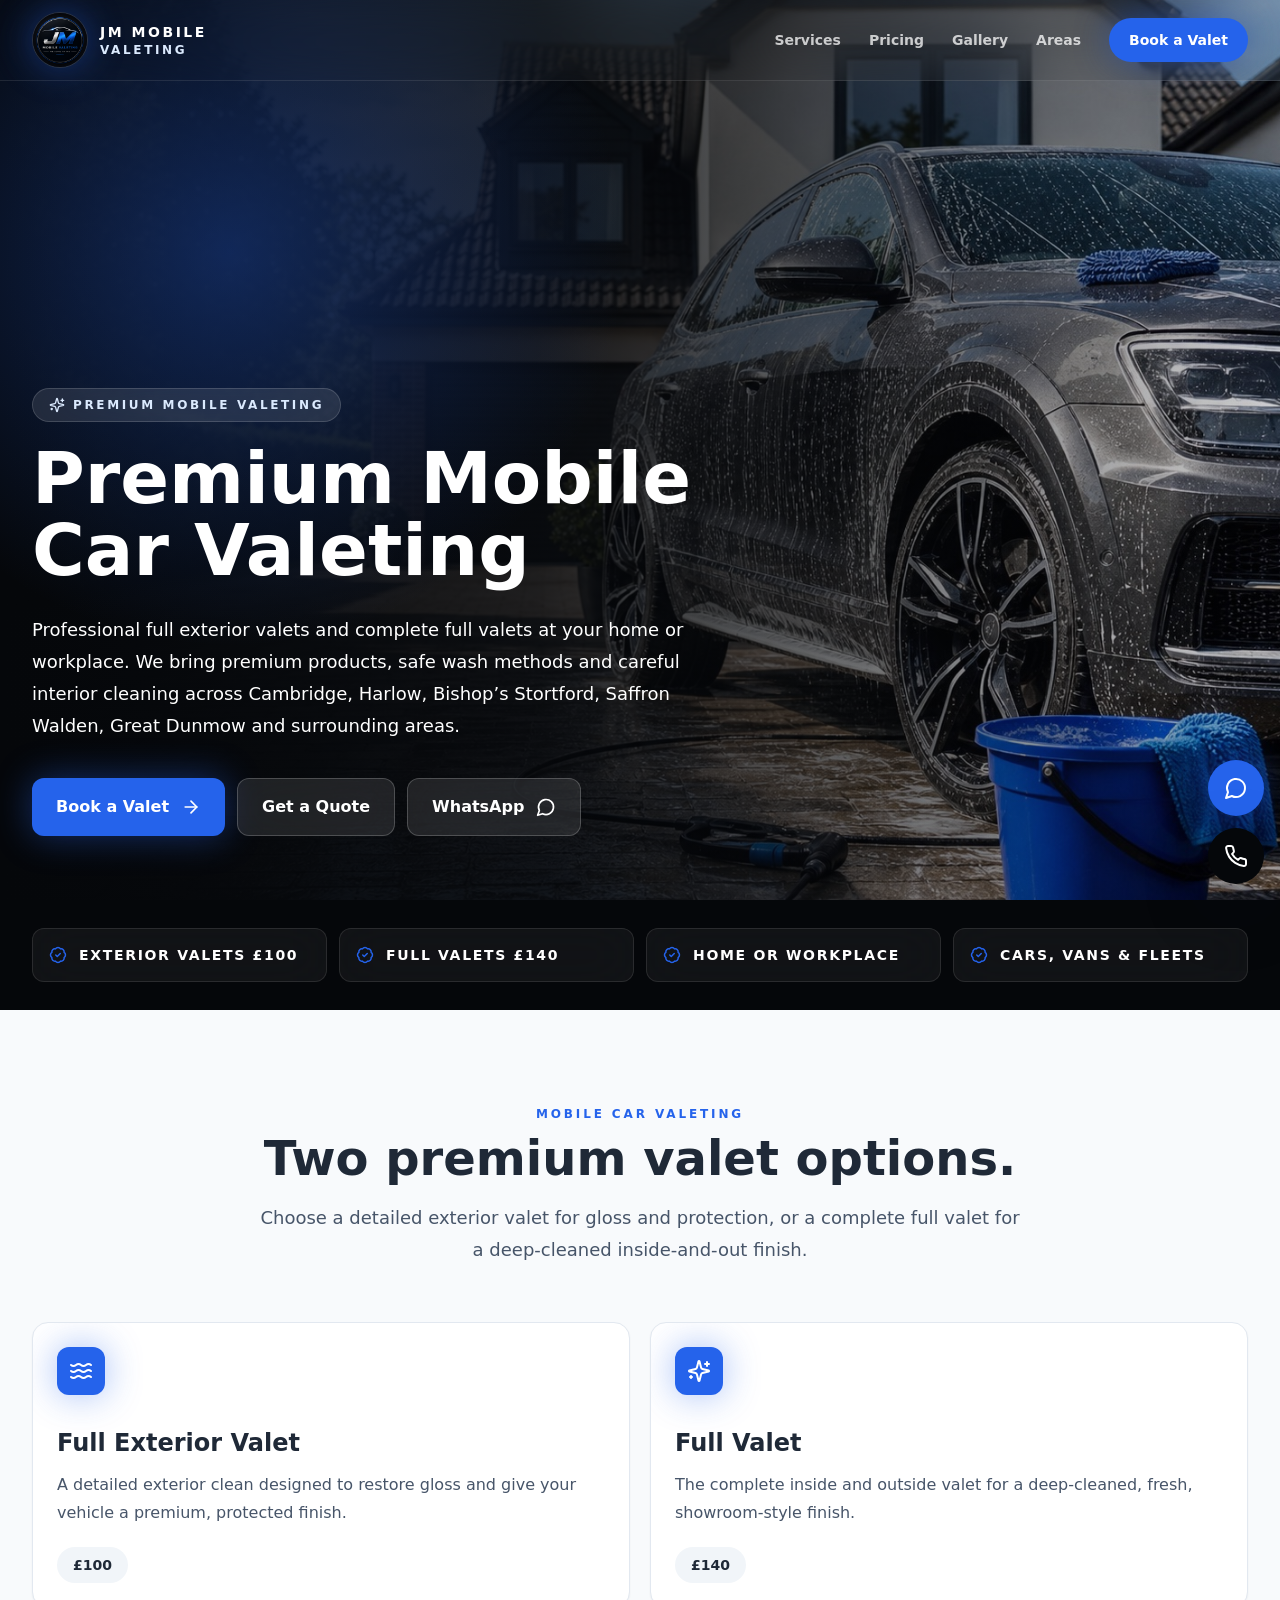
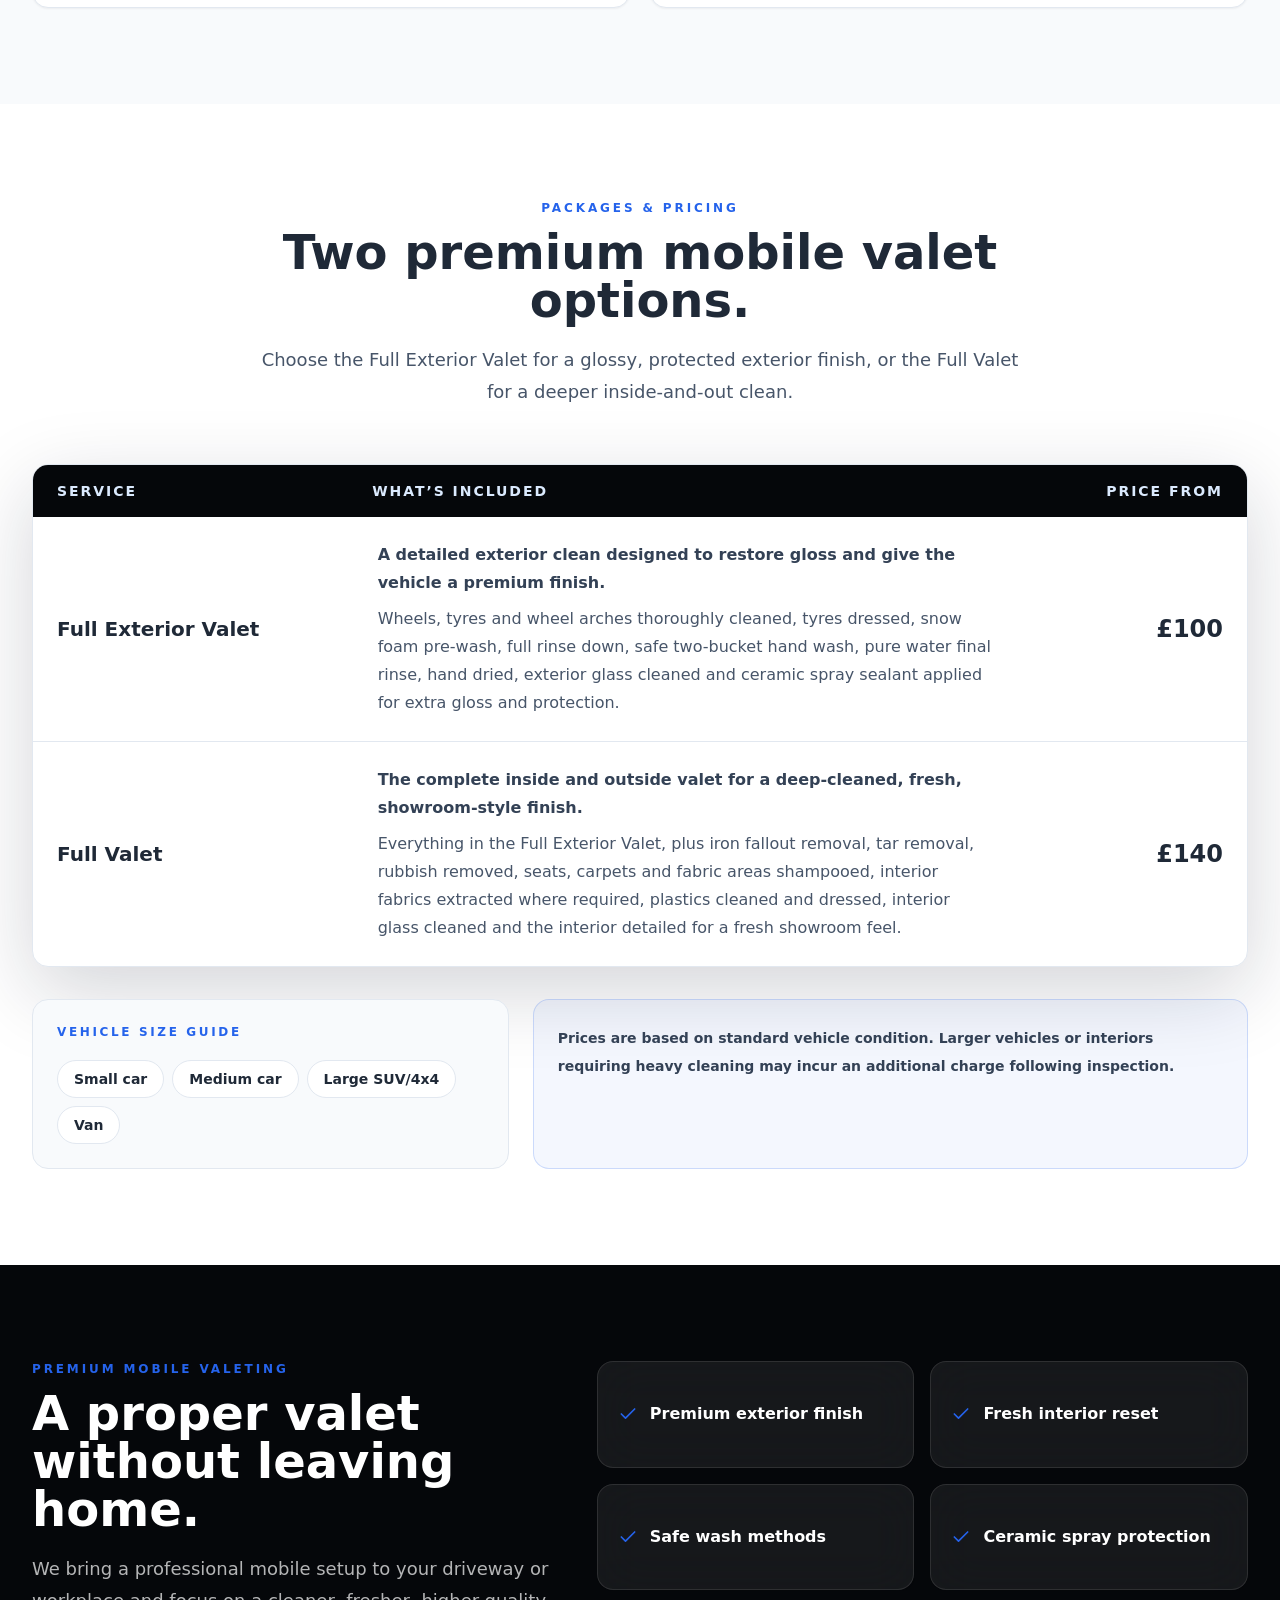
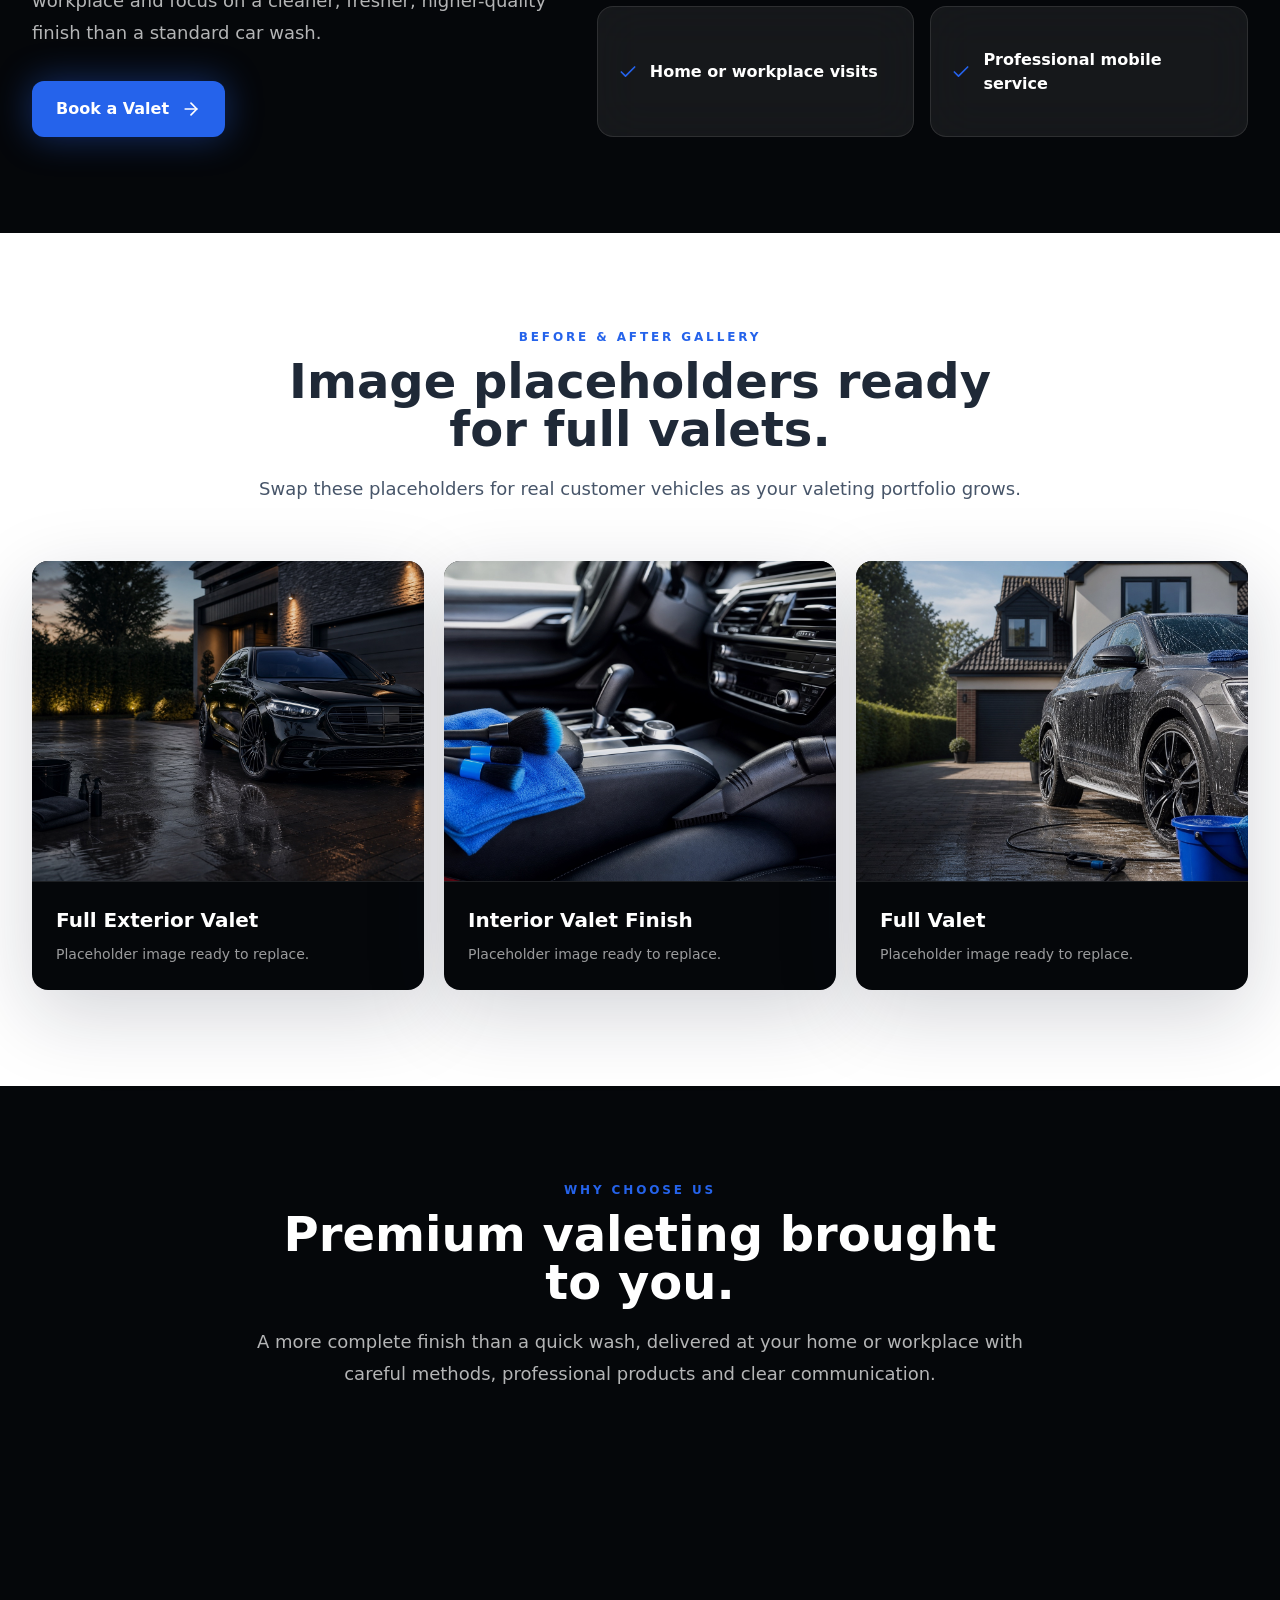
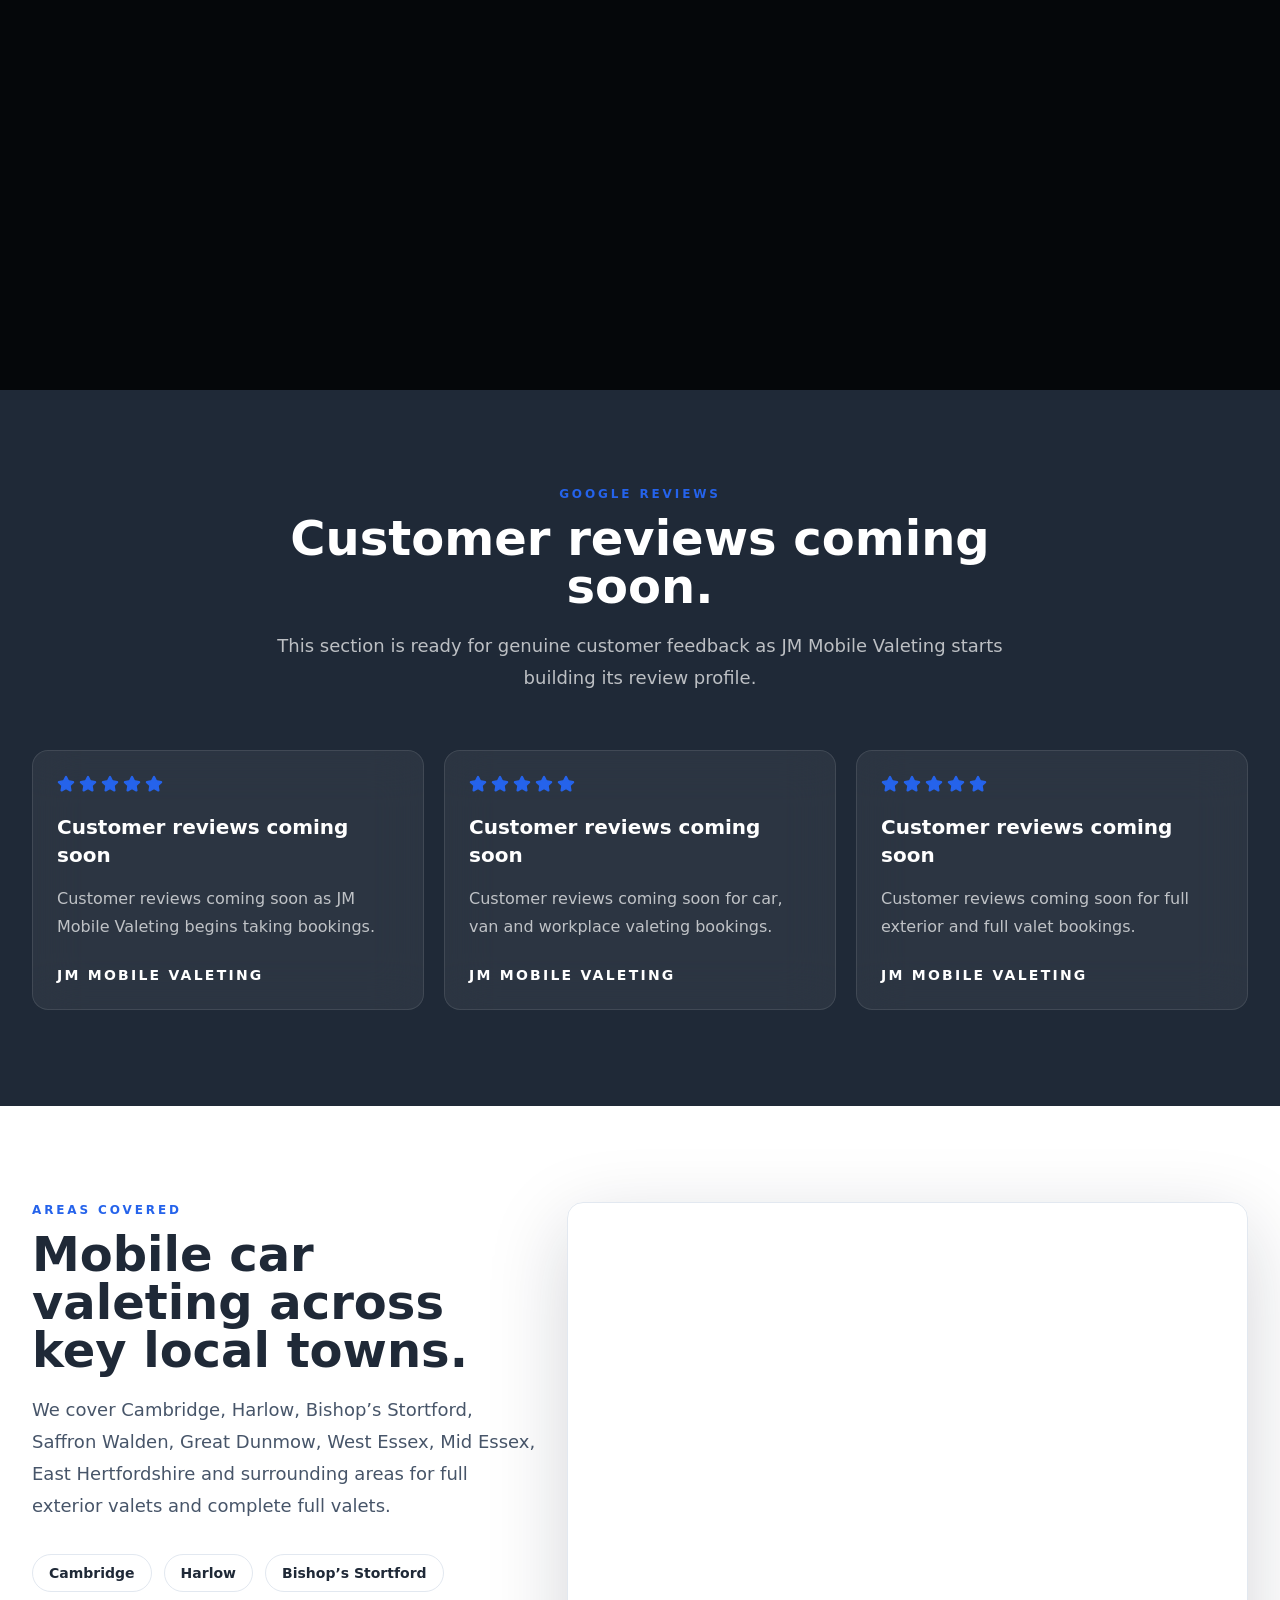
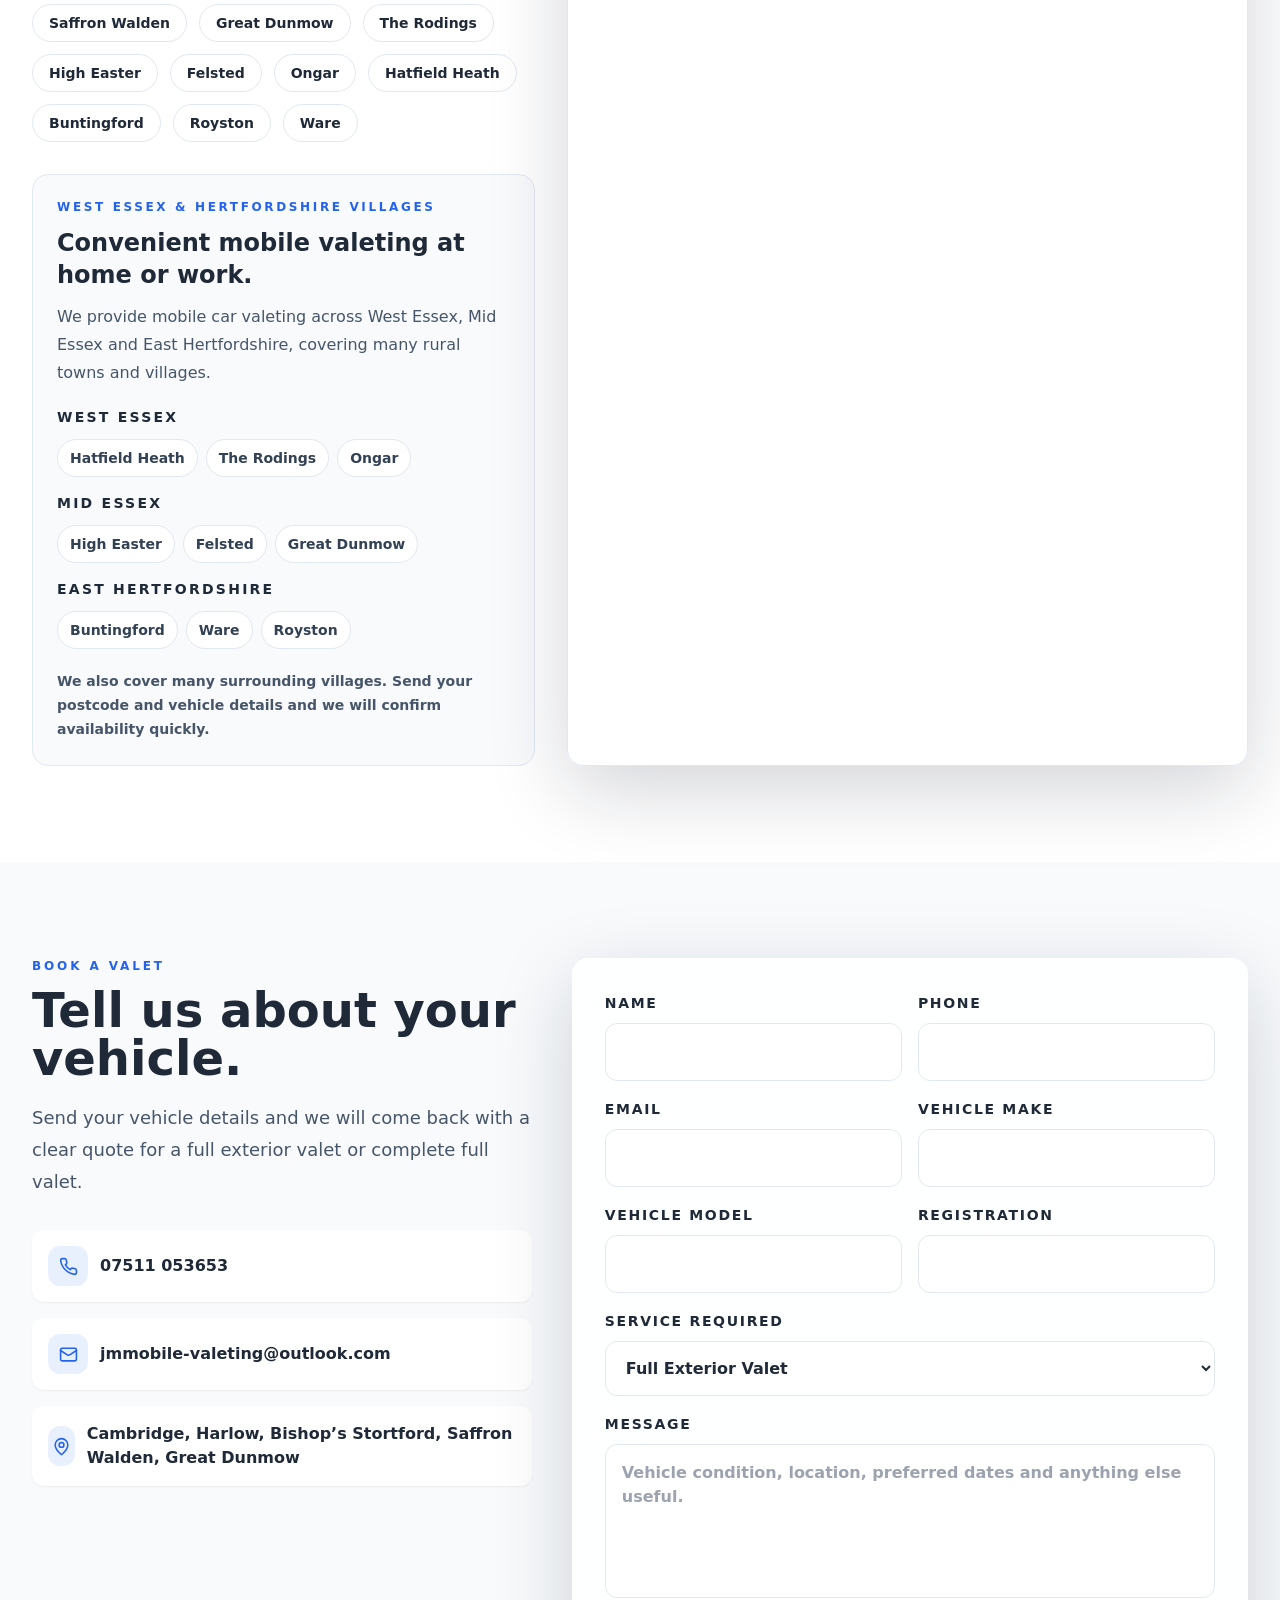
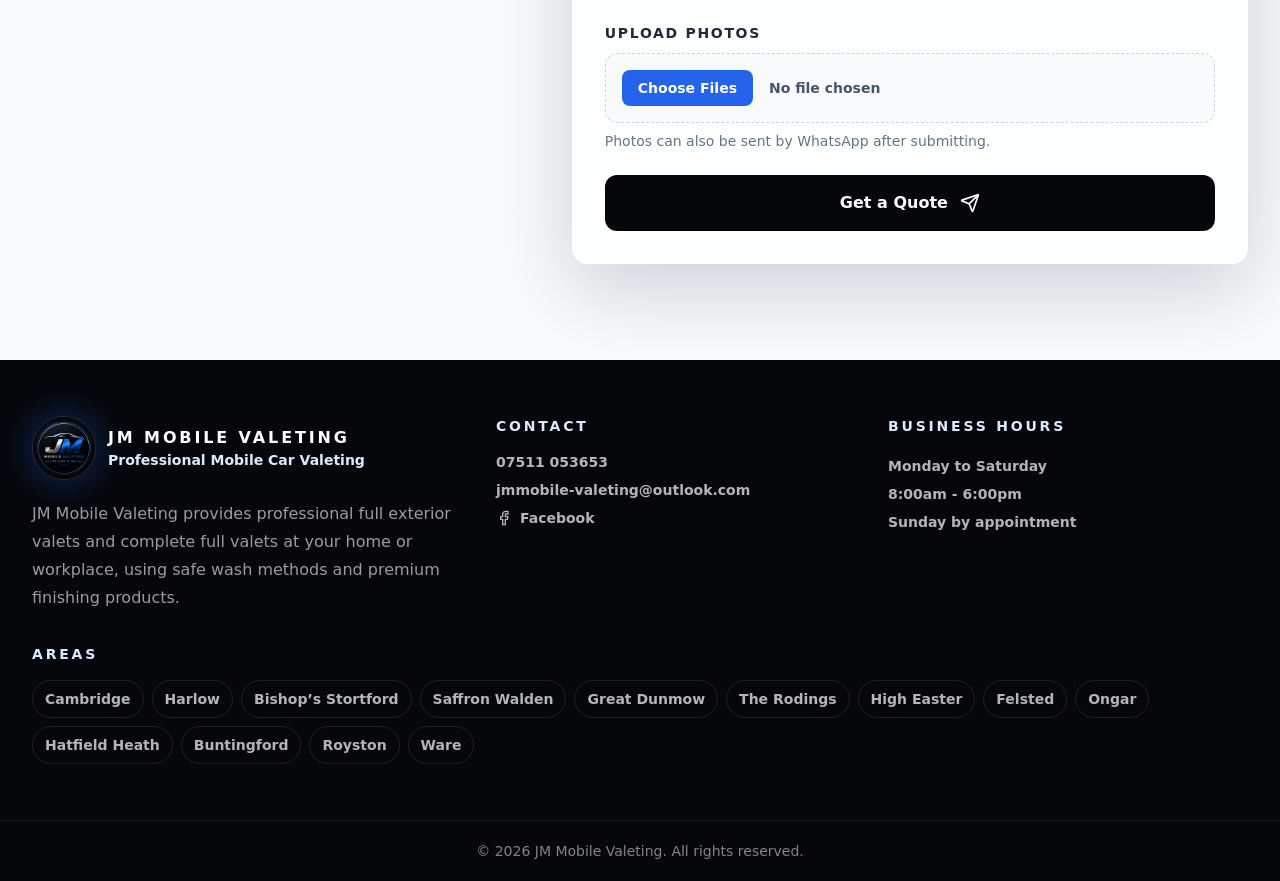
==== commit 5ad91d52: "Add files via upload" ====
--- a/index.html
+++ b/index.html
@@ -3,15 +3,15 @@
   <head>
     <meta charset="UTF-8" />
     <meta name="viewport" content="width=device-width, initial-scale=1.0" />
-    <meta name="description" content="Affordable mobile car cleaning from £25 across Cambridge, Harlow, Bishop's Stortford, Saffron Walden, Great Dunmow, West Essex, Mid Essex and East Hertfordshire. Regular 2-weekly and 4-weekly cleans at your home or workplace." />
-    <meta property="og:title" content="JM Mobile Valeting | Regular Mobile Car Cleaning" />
-    <meta property="og:description" content="Save time with simple mobile car cleaning at your home or workplace. Outside-only washes from £25 and regular inside-and-out cleans from £45." />
+    <meta name="description" content="Premium mobile car valeting across Cambridge, Harlow, Bishop's Stortford, Saffron Walden, Great Dunmow, West Essex, Mid Essex and East Hertfordshire. Full exterior valets and complete full valets at your home or workplace." />
+    <meta property="og:title" content="JM Mobile Valeting | Premium Mobile Valeting" />
+    <meta property="og:description" content="Professional mobile valeting at your home or workplace. Full exterior valets from £100 and complete full valets from £140." />
     <meta property="og:type" content="website" />
     <meta property="og:image" content="./valeting-photos/hero-luxury-valeting.jpg" />
     <link rel="icon" href="./favicon.svg" type="image/svg+xml" />
-    <title>JM Mobile Valeting | Mobile Car Cleaning From £25</title>
-    <script type="module" crossorigin src="./assets/index-D0J5Tv1y.js"></script>
-    <link rel="stylesheet" crossorigin href="./assets/index-CDiVucXB.css">
+    <title>JM Mobile Valeting | Premium Mobile Valeting</title>
+    <script type="module" crossorigin src="./assets/index-QM0Ic4IW.js"></script>
+    <link rel="stylesheet" crossorigin href="./assets/index-C_RmNfCU.css">
   </head>
   <body>
     <div id="root"></div>
--- a/assets/index-C_RmNfCU.css
+++ b/assets/index-C_RmNfCU.css
@@ -0,0 +1 @@
+*,:before,:after{--tw-border-spacing-x: 0;--tw-border-spacing-y: 0;--tw-translate-x: 0;--tw-translate-y: 0;--tw-rotate: 0;--tw-skew-x: 0;--tw-skew-y: 0;--tw-scale-x: 1;--tw-scale-y: 1;--tw-pan-x: ;--tw-pan-y: ;--tw-pinch-zoom: ;--tw-scroll-snap-strictness: proximity;--tw-gradient-from-position: ;--tw-gradient-via-position: ;--tw-gradient-to-position: ;--tw-ordinal: ;--tw-slashed-zero: ;--tw-numeric-figure: ;--tw-numeric-spacing: ;--tw-numeric-fraction: ;--tw-ring-inset: ;--tw-ring-offset-width: 0px;--tw-ring-offset-color: #fff;--tw-ring-color: rgb(59 130 246 / .5);--tw-ring-offset-shadow: 0 0 #0000;--tw-ring-shadow: 0 0 #0000;--tw-shadow: 0 0 #0000;--tw-shadow-colored: 0 0 #0000;--tw-blur: ;--tw-brightness: ;--tw-contrast: ;--tw-grayscale: ;--tw-hue-rotate: ;--tw-invert: ;--tw-saturate: ;--tw-sepia: ;--tw-drop-shadow: ;--tw-backdrop-blur: ;--tw-backdrop-brightness: ;--tw-backdrop-contrast: ;--tw-backdrop-grayscale: ;--tw-backdrop-hue-rotate: ;--tw-backdrop-invert: ;--tw-backdrop-opacity: ;--tw-backdrop-saturate: ;--tw-backdrop-sepia: ;--tw-contain-size: ;--tw-contain-layout: ;--tw-contain-paint: ;--tw-contain-style: }::backdrop{--tw-border-spacing-x: 0;--tw-border-spacing-y: 0;--tw-translate-x: 0;--tw-translate-y: 0;--tw-rotate: 0;--tw-skew-x: 0;--tw-skew-y: 0;--tw-scale-x: 1;--tw-scale-y: 1;--tw-pan-x: ;--tw-pan-y: ;--tw-pinch-zoom: ;--tw-scroll-snap-strictness: proximity;--tw-gradient-from-position: ;--tw-gradient-via-position: ;--tw-gradient-to-position: ;--tw-ordinal: ;--tw-slashed-zero: ;--tw-numeric-figure: ;--tw-numeric-spacing: ;--tw-numeric-fraction: ;--tw-ring-inset: ;--tw-ring-offset-width: 0px;--tw-ring-offset-color: #fff;--tw-ring-color: rgb(59 130 246 / .5);--tw-ring-offset-shadow: 0 0 #0000;--tw-ring-shadow: 0 0 #0000;--tw-shadow: 0 0 #0000;--tw-shadow-colored: 0 0 #0000;--tw-blur: ;--tw-brightness: ;--tw-contrast: ;--tw-grayscale: ;--tw-hue-rotate: ;--tw-invert: ;--tw-saturate: ;--tw-sepia: ;--tw-drop-shadow: ;--tw-backdrop-blur: ;--tw-backdrop-brightness: ;--tw-backdrop-contrast: ;--tw-backdrop-grayscale: ;--tw-backdrop-hue-rotate: ;--tw-backdrop-invert: ;--tw-backdrop-opacity: ;--tw-backdrop-saturate: ;--tw-backdrop-sepia: ;--tw-contain-size: ;--tw-contain-layout: ;--tw-contain-paint: ;--tw-contain-style: }*,:before,:after{box-sizing:border-box;border-width:0;border-style:solid;border-color:#e5e7eb}:before,:after{--tw-content: ""}html,:host{line-height:1.5;-webkit-text-size-adjust:100%;-moz-tab-size:4;-o-tab-size:4;tab-size:4;font-family:ui-sans-serif,system-ui,sans-serif,"Apple Color Emoji","Segoe UI Emoji",Segoe UI Symbol,"Noto Color Emoji";font-feature-settings:normal;font-variation-settings:normal;-webkit-tap-highlight-color:transparent}body{margin:0;line-height:inherit}hr{height:0;color:inherit;border-top-width:1px}abbr:where([title]){-webkit-text-decoration:underline dotted;text-decoration:underline dotted}h1,h2,h3,h4,h5,h6{font-size:inherit;font-weight:inherit}a{color:inherit;text-decoration:inherit}b,strong{font-weight:bolder}code,kbd,samp,pre{font-family:ui-monospace,SFMono-Regular,Menlo,Monaco,Consolas,Liberation Mono,Courier New,monospace;font-feature-settings:normal;font-variation-settings:normal;font-size:1em}small{font-size:80%}sub,sup{font-size:75%;line-height:0;position:relative;vertical-align:baseline}sub{bottom:-.25em}sup{top:-.5em}table{text-indent:0;border-color:inherit;border-collapse:collapse}button,input,optgroup,select,textarea{font-family:inherit;font-feature-settings:inherit;font-variation-settings:inherit;font-size:100%;font-weight:inherit;line-height:inherit;letter-spacing:inherit;color:inherit;margin:0;padding:0}button,select{text-transform:none}button,input:where([type=button]),input:where([type=reset]),input:where([type=submit]){-webkit-appearance:button;background-color:transparent;background-image:none}:-moz-focusring{outline:auto}:-moz-ui-invalid{box-shadow:none}progress{vertical-align:baseline}::-webkit-inner-spin-button,::-webkit-outer-spin-button{height:auto}[type=search]{-webkit-appearance:textfield;outline-offset:-2px}::-webkit-search-decoration{-webkit-appearance:none}::-webkit-file-upload-button{-webkit-appearance:button;font:inherit}summary{display:list-item}blockquote,dl,dd,h1,h2,h3,h4,h5,h6,hr,figure,p,pre{margin:0}fieldset{margin:0;padding:0}legend{padding:0}ol,ul,menu{list-style:none;margin:0;padding:0}dialog{padding:0}textarea{resize:vertical}input::-moz-placeholder,textarea::-moz-placeholder{opacity:1;color:#9ca3af}input::placeholder,textarea::placeholder{opacity:1;color:#9ca3af}button,[role=button]{cursor:pointer}:disabled{cursor:default}img,svg,video,canvas,audio,iframe,embed,object{display:block;vertical-align:middle}img,video{max-width:100%;height:auto}[hidden]:where(:not([hidden=until-found])){display:none}html{scroll-behavior:smooth}body{margin:0;min-width:320px;background:#fff;font-family:Inter,ui-sans-serif,system-ui,sans-serif;-webkit-font-smoothing:antialiased;text-rendering:optimizeLegibility}*{box-sizing:border-box}::-moz-selection{background:#2563eb;color:#fff}::selection{background:#2563eb;color:#fff}.visible{visibility:visible}.fixed{position:fixed}.absolute{position:absolute}.relative{position:relative}.inset-0{inset:0}.inset-x-0{left:0;right:0}.bottom-4{bottom:1rem}.right-4{right:1rem}.top-0{top:0}.z-50{z-index:50}.mx-auto{margin-left:auto;margin-right:auto}.mb-14{margin-bottom:3.5rem}.mb-3{margin-bottom:.75rem}.mb-5{margin-bottom:1.25rem}.mt-1{margin-top:.25rem}.mt-2{margin-top:.5rem}.mt-3{margin-top:.75rem}.mt-4{margin-top:1rem}.mt-5{margin-top:1.25rem}.mt-6{margin-top:1.5rem}.mt-7{margin-top:1.75rem}.mt-8{margin-top:2rem}.mt-9{margin-top:2.25rem}.mt-auto{margin-top:auto}.block{display:block}.flex{display:flex}.inline-flex{display:inline-flex}.grid{display:grid}.hidden{display:none}.h-10{height:2.5rem}.h-12{height:3rem}.h-14{height:3.5rem}.h-16{height:4rem}.h-20{height:5rem}.h-80{height:20rem}.h-full{height:100%}.h-px{height:1px}.min-h-\[520px\]{min-height:520px}.min-h-\[82vh\]{min-height:82vh}.min-h-screen{min-height:100vh}.w-10{width:2.5rem}.w-12{width:3rem}.w-14{width:3.5rem}.w-16{width:4rem}.w-full{width:100%}.max-w-2xl{max-width:42rem}.max-w-3xl{max-width:48rem}.max-w-7xl{max-width:80rem}.max-w-md{max-width:28rem}.shrink-0{flex-shrink:0}.-translate-x-full{--tw-translate-x: -100%;transform:translate(var(--tw-translate-x),var(--tw-translate-y)) rotate(var(--tw-rotate)) skew(var(--tw-skew-x)) skewY(var(--tw-skew-y)) scaleX(var(--tw-scale-x)) scaleY(var(--tw-scale-y))}.resize-none{resize:none}.grid-cols-\[1fr_2fr_\.7fr\]{grid-template-columns:1fr 2fr .7fr}.flex-col{flex-direction:column}.flex-wrap{flex-wrap:wrap}.place-items-center{place-items:center}.items-end{align-items:flex-end}.items-center{align-items:center}.justify-center{justify-content:center}.justify-between{justify-content:space-between}.gap-1{gap:.25rem}.gap-10{gap:2.5rem}.gap-2{gap:.5rem}.gap-3{gap:.75rem}.gap-4{gap:1rem}.gap-5{gap:1.25rem}.gap-6{gap:1.5rem}.gap-7{gap:1.75rem}.gap-8{gap:2rem}.divide-y>:not([hidden])~:not([hidden]){--tw-divide-y-reverse: 0;border-top-width:calc(1px * calc(1 - var(--tw-divide-y-reverse)));border-bottom-width:calc(1px * var(--tw-divide-y-reverse))}.divide-slate-200>:not([hidden])~:not([hidden]){--tw-divide-opacity: 1;border-color:rgb(226 232 240 / var(--tw-divide-opacity, 1))}.overflow-hidden{overflow:hidden}.rounded-2xl{border-radius:1rem}.rounded-full{border-radius:9999px}.rounded-xl{border-radius:.75rem}.border{border-width:1px}.border-b{border-bottom-width:1px}.border-t{border-top-width:1px}.border-dashed{border-style:dashed}.border-electric\/20{border-color:#2563eb33}.border-slate-200{--tw-border-opacity: 1;border-color:rgb(226 232 240 / var(--tw-border-opacity, 1))}.border-slate-300{--tw-border-opacity: 1;border-color:rgb(203 213 225 / var(--tw-border-opacity, 1))}.border-white\/10{border-color:#ffffff1a}.border-white\/15{border-color:#ffffff26}.border-white\/20{border-color:#fff3}.border-white\/70{border-color:#ffffffb3}.bg-\[\#05070a\]{--tw-bg-opacity: 1;background-color:rgb(5 7 10 / var(--tw-bg-opacity, 1))}.bg-electric{--tw-bg-opacity: 1;background-color:rgb(37 99 235 / var(--tw-bg-opacity, 1))}.bg-electric\/10{background-color:#2563eb1a}.bg-electric\/5{background-color:#2563eb0d}.bg-graphite{--tw-bg-opacity: 1;background-color:rgb(31 41 55 / var(--tw-bg-opacity, 1))}.bg-slate-100{--tw-bg-opacity: 1;background-color:rgb(241 245 249 / var(--tw-bg-opacity, 1))}.bg-slate-50{--tw-bg-opacity: 1;background-color:rgb(248 250 252 / var(--tw-bg-opacity, 1))}.bg-white{--tw-bg-opacity: 1;background-color:rgb(255 255 255 / var(--tw-bg-opacity, 1))}.bg-white\/10{background-color:#ffffff1a}.bg-white\/85{background-color:#ffffffd9}.bg-white\/\[0\.05\]{background-color:#ffffff0d}.bg-white\/\[0\.06\]{background-color:#ffffff0f}.bg-white\/\[0\.07\]{background-color:#ffffff12}.bg-\[linear-gradient\(90deg\,\#05070a_0\%\,rgba\(5\,7\,10\,\.88\)_42\%\,rgba\(5\,7\,10\,\.18\)_100\%\)\]{background-image:linear-gradient(90deg,#05070a,#05070ae0 42%,#05070a2e)}.bg-\[linear-gradient\(90deg\,\#05070a_0\%\,rgba\(5\,7\,10\,\.88\)_46\%\,rgba\(5\,7\,10\,\.24\)_100\%\)\]{background-image:linear-gradient(90deg,#05070a,#05070ae0 46%,#05070a3d)}.bg-\[radial-gradient\(circle_at_18\%_28\%\,rgba\(37\,99\,235\,\.34\)\,transparent_32\%\)\]{background-image:radial-gradient(circle at 18% 28%,rgba(37,99,235,.34),transparent 32%)}.bg-gradient-to-r{background-image:linear-gradient(to right,var(--tw-gradient-stops))}.from-transparent{--tw-gradient-from: transparent var(--tw-gradient-from-position);--tw-gradient-to: rgb(0 0 0 / 0) var(--tw-gradient-to-position);--tw-gradient-stops: var(--tw-gradient-from), var(--tw-gradient-to)}.via-electric{--tw-gradient-to: rgb(37 99 235 / 0) var(--tw-gradient-to-position);--tw-gradient-stops: var(--tw-gradient-from), #2563EB var(--tw-gradient-via-position), var(--tw-gradient-to)}.to-transparent{--tw-gradient-to: transparent var(--tw-gradient-to-position)}.object-cover{-o-object-fit:cover;object-fit:cover}.p-4{padding:1rem}.p-5{padding:1.25rem}.p-6{padding:1.5rem}.px-3{padding-left:.75rem;padding-right:.75rem}.px-4{padding-left:1rem;padding-right:1rem}.px-5{padding-left:1.25rem;padding-right:1.25rem}.px-6{padding-left:1.5rem;padding-right:1.5rem}.py-14{padding-top:3.5rem;padding-bottom:3.5rem}.py-2{padding-top:.5rem;padding-bottom:.5rem}.py-24{padding-top:6rem;padding-bottom:6rem}.py-3{padding-top:.75rem;padding-bottom:.75rem}.py-4{padding-top:1rem;padding-bottom:1rem}.py-5{padding-top:1.25rem;padding-bottom:1.25rem}.py-6{padding-top:1.5rem;padding-bottom:1.5rem}.py-7{padding-top:1.75rem;padding-bottom:1.75rem}.pb-16{padding-bottom:4rem}.pt-24{padding-top:6rem}.pt-5{padding-top:1.25rem}.text-center{text-align:center}.text-right{text-align:right}.text-2xl{font-size:1.5rem;line-height:2rem}.text-4xl{font-size:2.25rem;line-height:2.5rem}.text-5xl{font-size:3rem;line-height:1}.text-lg{font-size:1.125rem;line-height:1.75rem}.text-sm{font-size:.875rem;line-height:1.25rem}.text-xl{font-size:1.25rem;line-height:1.75rem}.text-xs{font-size:.75rem;line-height:1rem}.font-black{font-weight:900}.font-bold{font-weight:700}.font-semibold{font-weight:600}.uppercase{text-transform:uppercase}.leading-6{line-height:1.5rem}.leading-7{line-height:1.75rem}.leading-8{line-height:2rem}.leading-\[0\.96\]{line-height:.96}.tracking-\[0\.12em\]{letter-spacing:.12em}.tracking-\[0\.14em\]{letter-spacing:.14em}.tracking-\[0\.16em\]{letter-spacing:.16em}.tracking-\[0\.18em\]{letter-spacing:.18em}.tracking-\[0\.22em\]{letter-spacing:.22em}.tracking-\[0\.24em\]{letter-spacing:.24em}.tracking-\[0\.2em\]{letter-spacing:.2em}.text-blue-100{--tw-text-opacity: 1;color:rgb(219 234 254 / var(--tw-text-opacity, 1))}.text-electric{--tw-text-opacity: 1;color:rgb(37 99 235 / var(--tw-text-opacity, 1))}.text-graphite{--tw-text-opacity: 1;color:rgb(31 41 55 / var(--tw-text-opacity, 1))}.text-slate-500{--tw-text-opacity: 1;color:rgb(100 116 139 / var(--tw-text-opacity, 1))}.text-slate-600{--tw-text-opacity: 1;color:rgb(71 85 105 / var(--tw-text-opacity, 1))}.text-slate-700{--tw-text-opacity: 1;color:rgb(51 65 85 / var(--tw-text-opacity, 1))}.text-white{--tw-text-opacity: 1;color:rgb(255 255 255 / var(--tw-text-opacity, 1))}.text-white\/50{color:#ffffff80}.text-white\/60{color:#fff9}.text-white\/70{color:#ffffffb3}.text-white\/75{color:#ffffffbf}.opacity-90{opacity:.9}.shadow-glow{--tw-shadow: 0 0 36px rgba(37, 99, 235, .42);--tw-shadow-colored: 0 0 36px var(--tw-shadow-color);box-shadow:var(--tw-ring-offset-shadow, 0 0 #0000),var(--tw-ring-shadow, 0 0 #0000),var(--tw-shadow)}.shadow-premium{--tw-shadow: 0 24px 80px rgba(15, 23, 42, .18);--tw-shadow-colored: 0 24px 80px var(--tw-shadow-color);box-shadow:var(--tw-ring-offset-shadow, 0 0 #0000),var(--tw-ring-shadow, 0 0 #0000),var(--tw-shadow)}.shadow-sm{--tw-shadow: 0 1px 2px 0 rgb(0 0 0 / .05);--tw-shadow-colored: 0 1px 2px 0 var(--tw-shadow-color);box-shadow:var(--tw-ring-offset-shadow, 0 0 #0000),var(--tw-ring-shadow, 0 0 #0000),var(--tw-shadow)}.outline-none{outline:2px solid transparent;outline-offset:2px}.backdrop-blur-2xl{--tw-backdrop-blur: blur(40px);-webkit-backdrop-filter:var(--tw-backdrop-blur) var(--tw-backdrop-brightness) var(--tw-backdrop-contrast) var(--tw-backdrop-grayscale) var(--tw-backdrop-hue-rotate) var(--tw-backdrop-invert) var(--tw-backdrop-opacity) var(--tw-backdrop-saturate) var(--tw-backdrop-sepia);backdrop-filter:var(--tw-backdrop-blur) var(--tw-backdrop-brightness) var(--tw-backdrop-contrast) var(--tw-backdrop-grayscale) var(--tw-backdrop-hue-rotate) var(--tw-backdrop-invert) var(--tw-backdrop-opacity) var(--tw-backdrop-saturate) var(--tw-backdrop-sepia)}.backdrop-blur-xl{--tw-backdrop-blur: blur(24px);-webkit-backdrop-filter:var(--tw-backdrop-blur) var(--tw-backdrop-brightness) var(--tw-backdrop-contrast) var(--tw-backdrop-grayscale) var(--tw-backdrop-hue-rotate) var(--tw-backdrop-invert) var(--tw-backdrop-opacity) var(--tw-backdrop-saturate) var(--tw-backdrop-sepia);backdrop-filter:var(--tw-backdrop-blur) var(--tw-backdrop-brightness) var(--tw-backdrop-contrast) var(--tw-backdrop-grayscale) var(--tw-backdrop-hue-rotate) var(--tw-backdrop-invert) var(--tw-backdrop-opacity) var(--tw-backdrop-saturate) var(--tw-backdrop-sepia)}.transition{transition-property:color,background-color,border-color,text-decoration-color,fill,stroke,opacity,box-shadow,transform,filter,backdrop-filter;transition-timing-function:cubic-bezier(.4,0,.2,1);transition-duration:.15s}.duration-700{transition-duration:.7s}.file\:mr-4::file-selector-button{margin-right:1rem}.file\:rounded-lg::file-selector-button{border-radius:.5rem}.file\:border-0::file-selector-button{border-width:0px}.file\:bg-electric::file-selector-button{--tw-bg-opacity: 1;background-color:rgb(37 99 235 / var(--tw-bg-opacity, 1))}.file\:px-4::file-selector-button{padding-left:1rem;padding-right:1rem}.file\:py-2::file-selector-button{padding-top:.5rem;padding-bottom:.5rem}.file\:font-black::file-selector-button{font-weight:900}.file\:text-white::file-selector-button{--tw-text-opacity: 1;color:rgb(255 255 255 / var(--tw-text-opacity, 1))}.hover\:scale-105:hover{--tw-scale-x: 1.05;--tw-scale-y: 1.05;transform:translate(var(--tw-translate-x),var(--tw-translate-y)) rotate(var(--tw-rotate)) skew(var(--tw-skew-x)) skewY(var(--tw-skew-y)) scaleX(var(--tw-scale-x)) scaleY(var(--tw-scale-y))}.hover\:border-electric:hover{--tw-border-opacity: 1;border-color:rgb(37 99 235 / var(--tw-border-opacity, 1))}.hover\:bg-blue-500:hover{--tw-bg-opacity: 1;background-color:rgb(59 130 246 / var(--tw-bg-opacity, 1))}.hover\:bg-electric:hover{--tw-bg-opacity: 1;background-color:rgb(37 99 235 / var(--tw-bg-opacity, 1))}.hover\:bg-white\/20:hover{background-color:#fff3}.hover\:text-blue-100:hover{--tw-text-opacity: 1;color:rgb(219 234 254 / var(--tw-text-opacity, 1))}.hover\:text-electric:hover{--tw-text-opacity: 1;color:rgb(37 99 235 / var(--tw-text-opacity, 1))}.hover\:shadow-premium:hover{--tw-shadow: 0 24px 80px rgba(15, 23, 42, .18);--tw-shadow-colored: 0 24px 80px var(--tw-shadow-color);box-shadow:var(--tw-ring-offset-shadow, 0 0 #0000),var(--tw-ring-shadow, 0 0 #0000),var(--tw-shadow)}.focus\:border-electric:focus{--tw-border-opacity: 1;border-color:rgb(37 99 235 / var(--tw-border-opacity, 1))}.focus\:ring-4:focus{--tw-ring-offset-shadow: var(--tw-ring-inset) 0 0 0 var(--tw-ring-offset-width) var(--tw-ring-offset-color);--tw-ring-shadow: var(--tw-ring-inset) 0 0 0 calc(4px + var(--tw-ring-offset-width)) var(--tw-ring-color);box-shadow:var(--tw-ring-offset-shadow),var(--tw-ring-shadow),var(--tw-shadow, 0 0 #0000)}.focus\:ring-electric\/15:focus{--tw-ring-color: rgb(37 99 235 / .15)}@media(min-width:640px){.sm\:col-span-2{grid-column:span 2 / span 2}.sm\:grid-cols-2{grid-template-columns:repeat(2,minmax(0,1fr))}.sm\:flex-row{flex-direction:row}.sm\:p-8{padding:2rem}.sm\:text-5xl{font-size:3rem;line-height:1}.sm\:text-6xl{font-size:3.75rem;line-height:1}}@media(min-width:768px){.md\:mt-0{margin-top:0}.md\:grid{display:grid}.md\:hidden{display:none}.md\:grid-cols-2{grid-template-columns:repeat(2,minmax(0,1fr))}.md\:grid-cols-3{grid-template-columns:repeat(3,minmax(0,1fr))}.md\:grid-cols-4{grid-template-columns:repeat(4,minmax(0,1fr))}.md\:grid-cols-\[1fr_2fr_\.7fr\]{grid-template-columns:1fr 2fr .7fr}.md\:items-center{align-items:center}.md\:px-6{padding-left:1.5rem;padding-right:1.5rem}.md\:text-right{text-align:right}}@media(min-width:1024px){.lg\:col-span-3{grid-column:span 3 / span 3}.lg\:flex{display:flex}.lg\:grid-cols-3{grid-template-columns:repeat(3,minmax(0,1fr))}.lg\:grid-cols-\[\.85fr_1\.15fr\]{grid-template-columns:.85fr 1.15fr}.lg\:grid-cols-\[\.8fr_1\.2fr\]{grid-template-columns:.8fr 1.2fr}.lg\:grid-cols-\[\.9fr_1\.1fr\]{grid-template-columns:.9fr 1.1fr}.lg\:grid-cols-\[1\.2fr_1fr_1fr\]{grid-template-columns:1.2fr 1fr 1fr}.lg\:px-8{padding-left:2rem;padding-right:2rem}.lg\:text-7xl{font-size:4.5rem;line-height:1}}@media(min-width:1280px){.xl\:grid-cols-3{grid-template-columns:repeat(3,minmax(0,1fr))}}
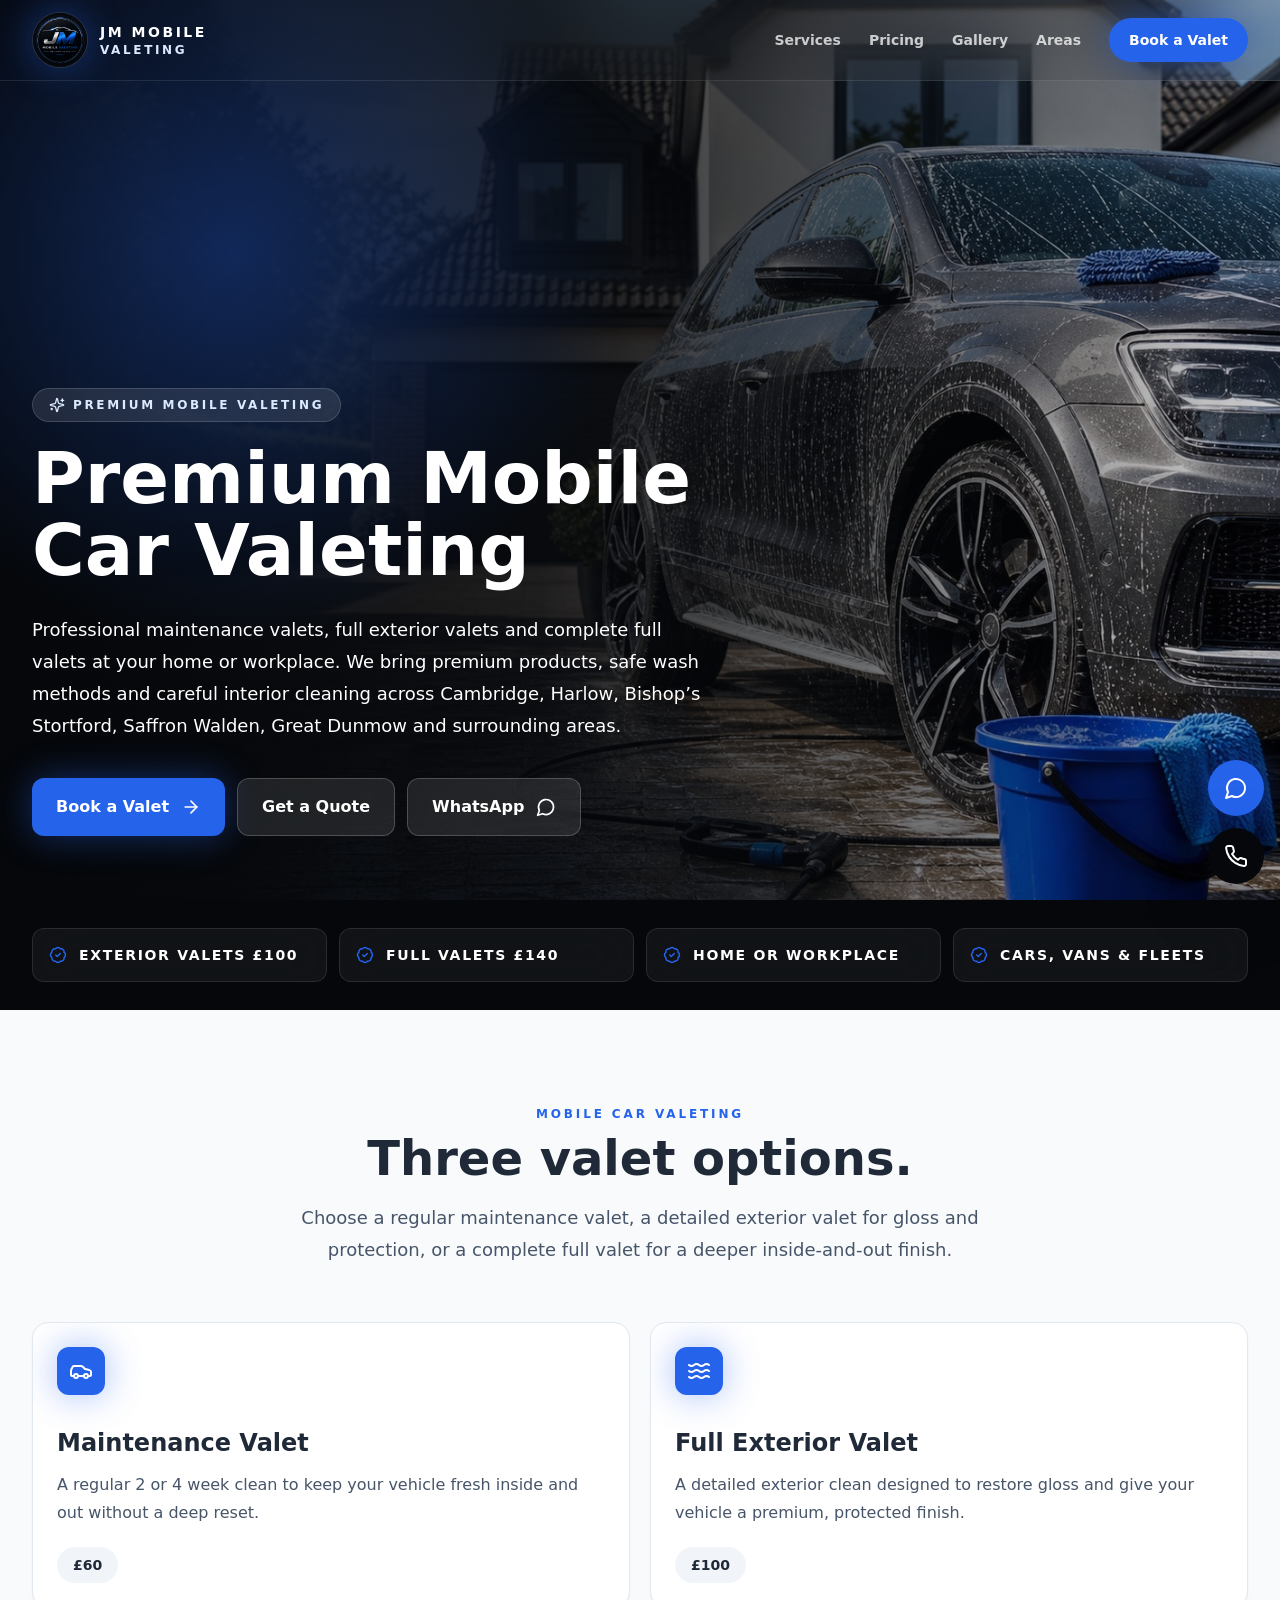
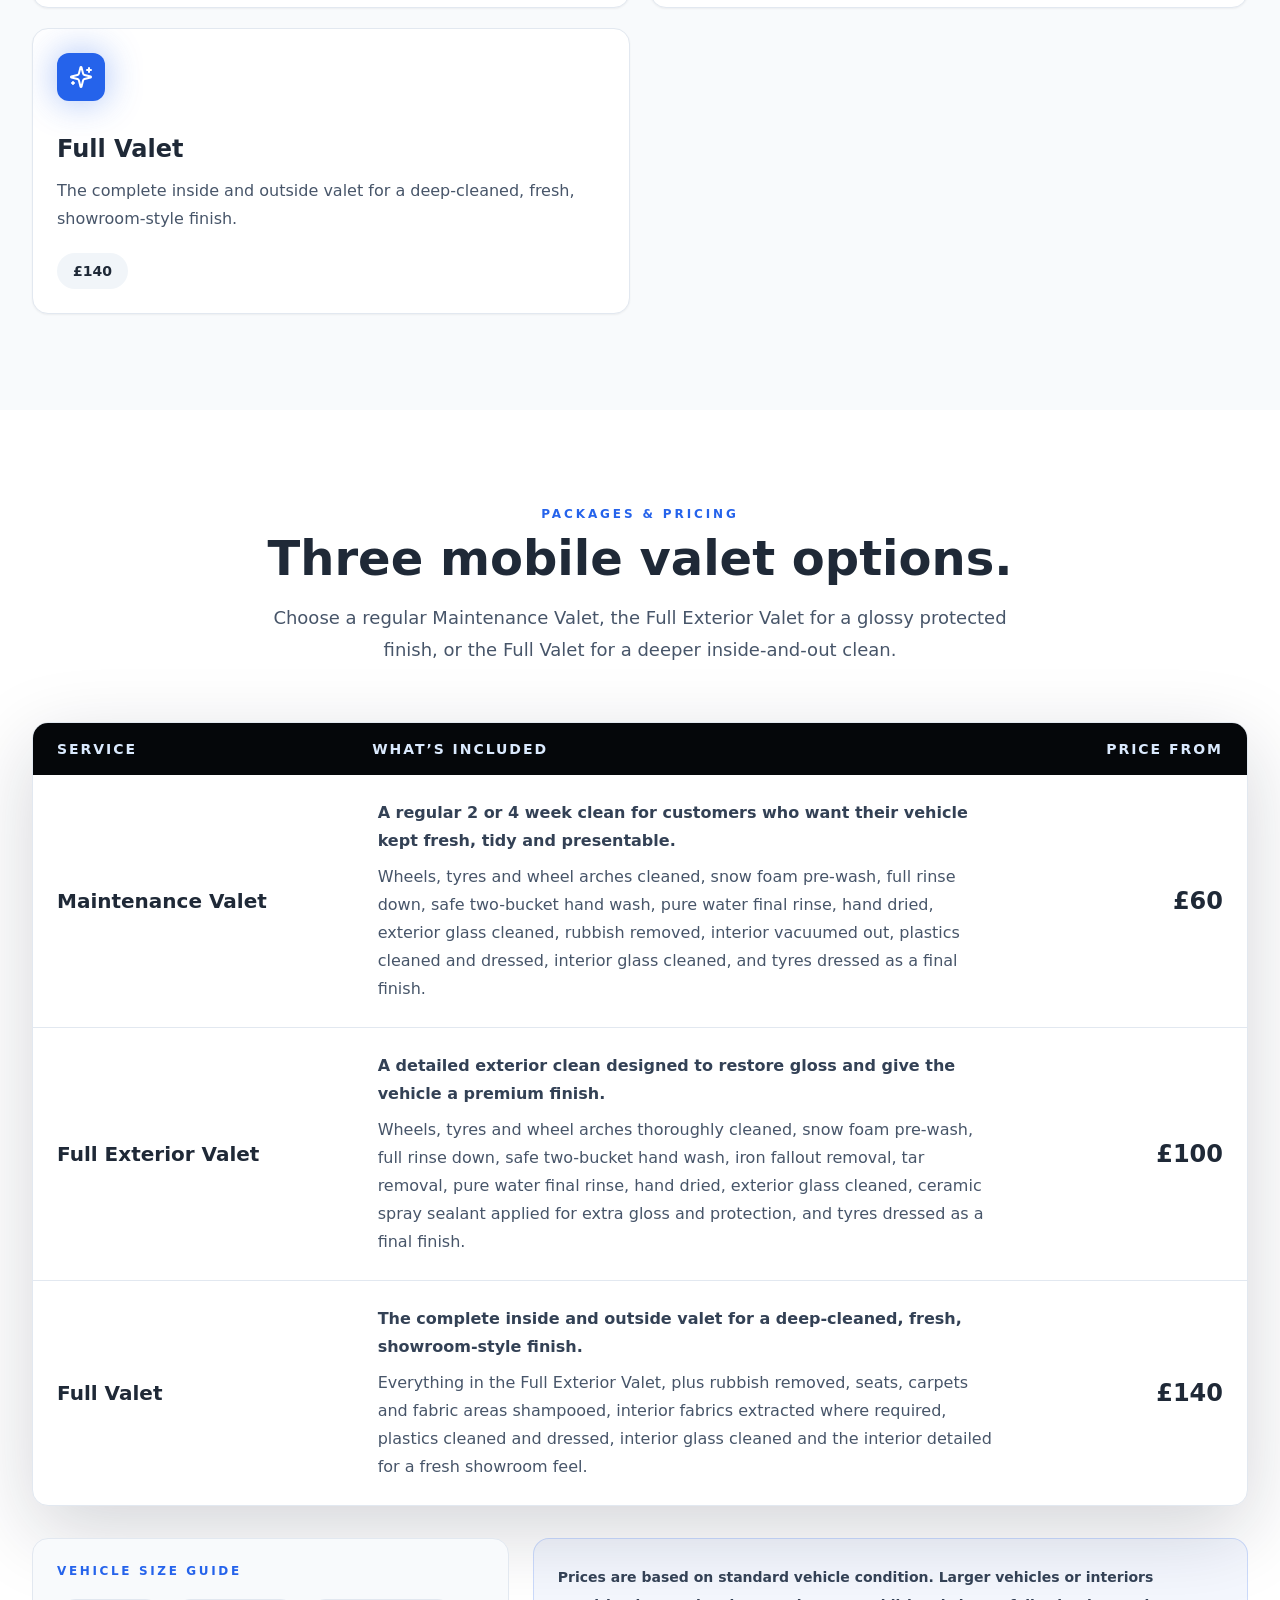
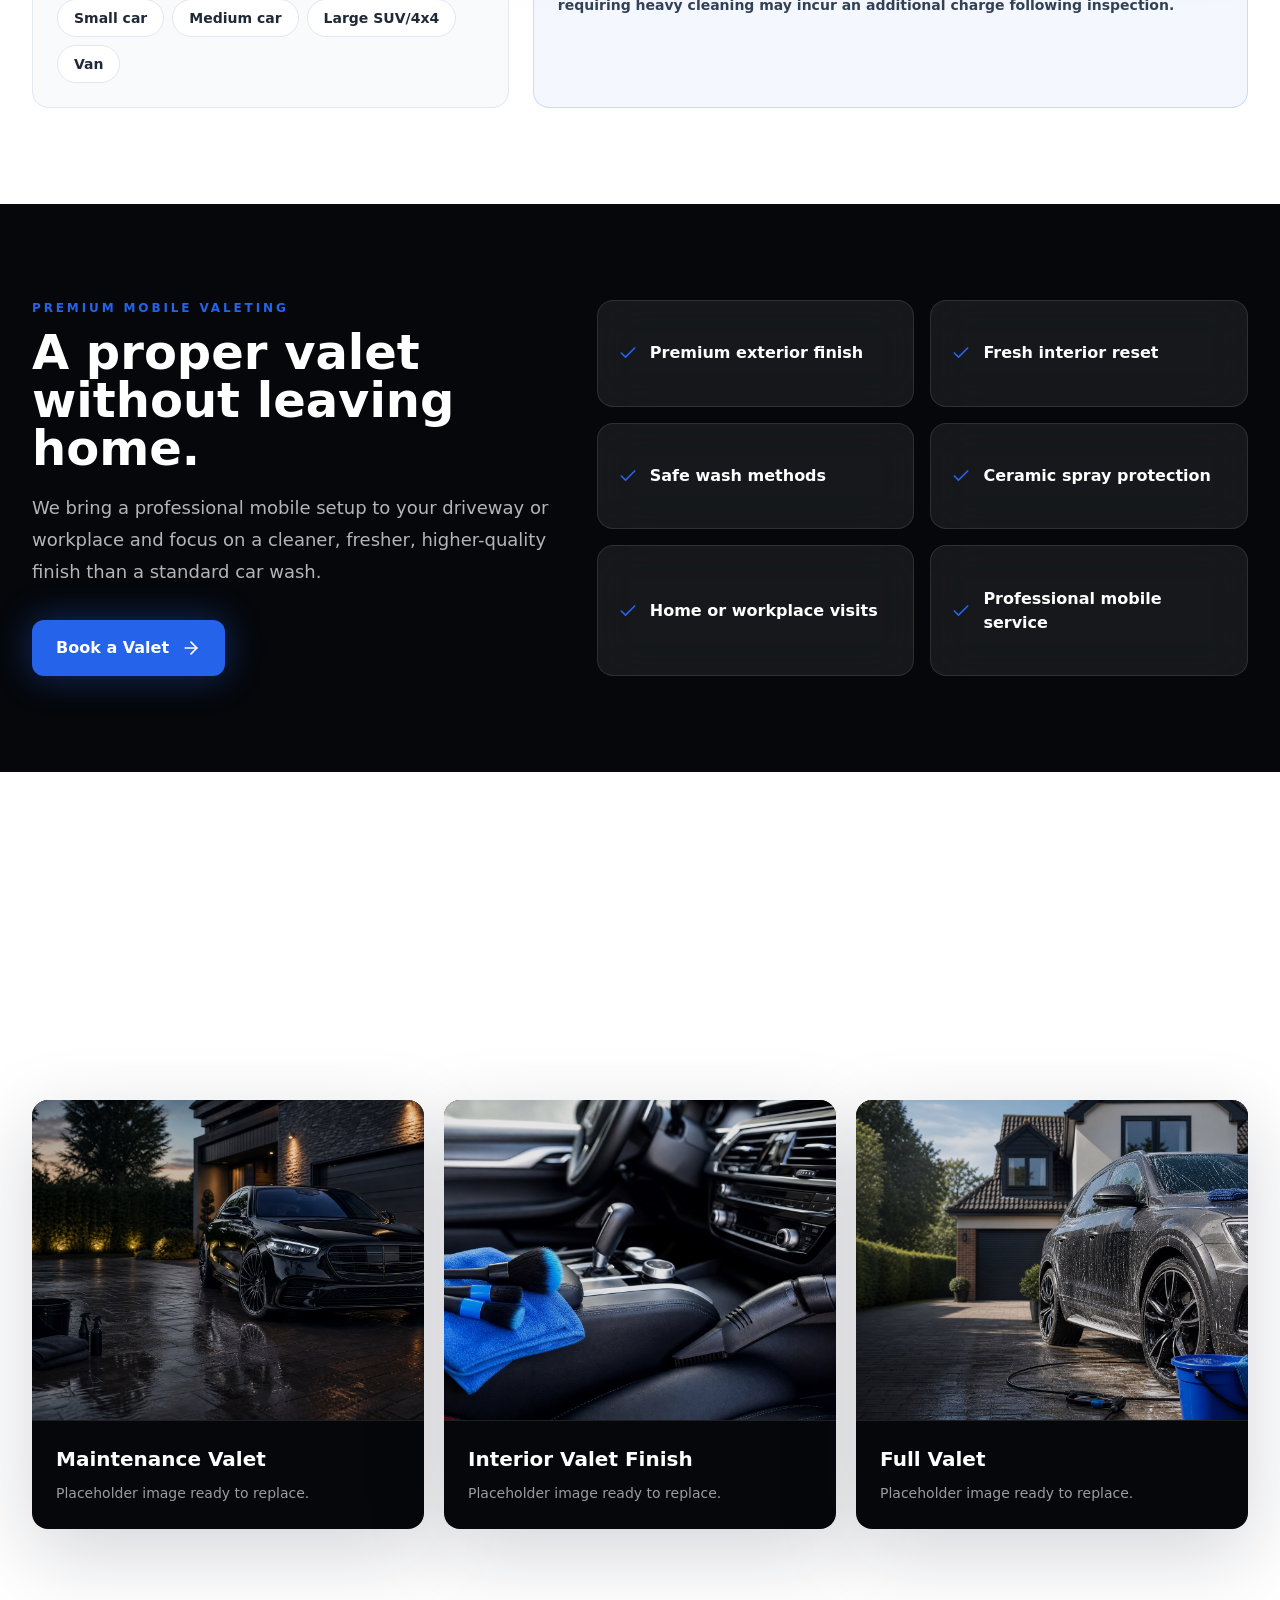
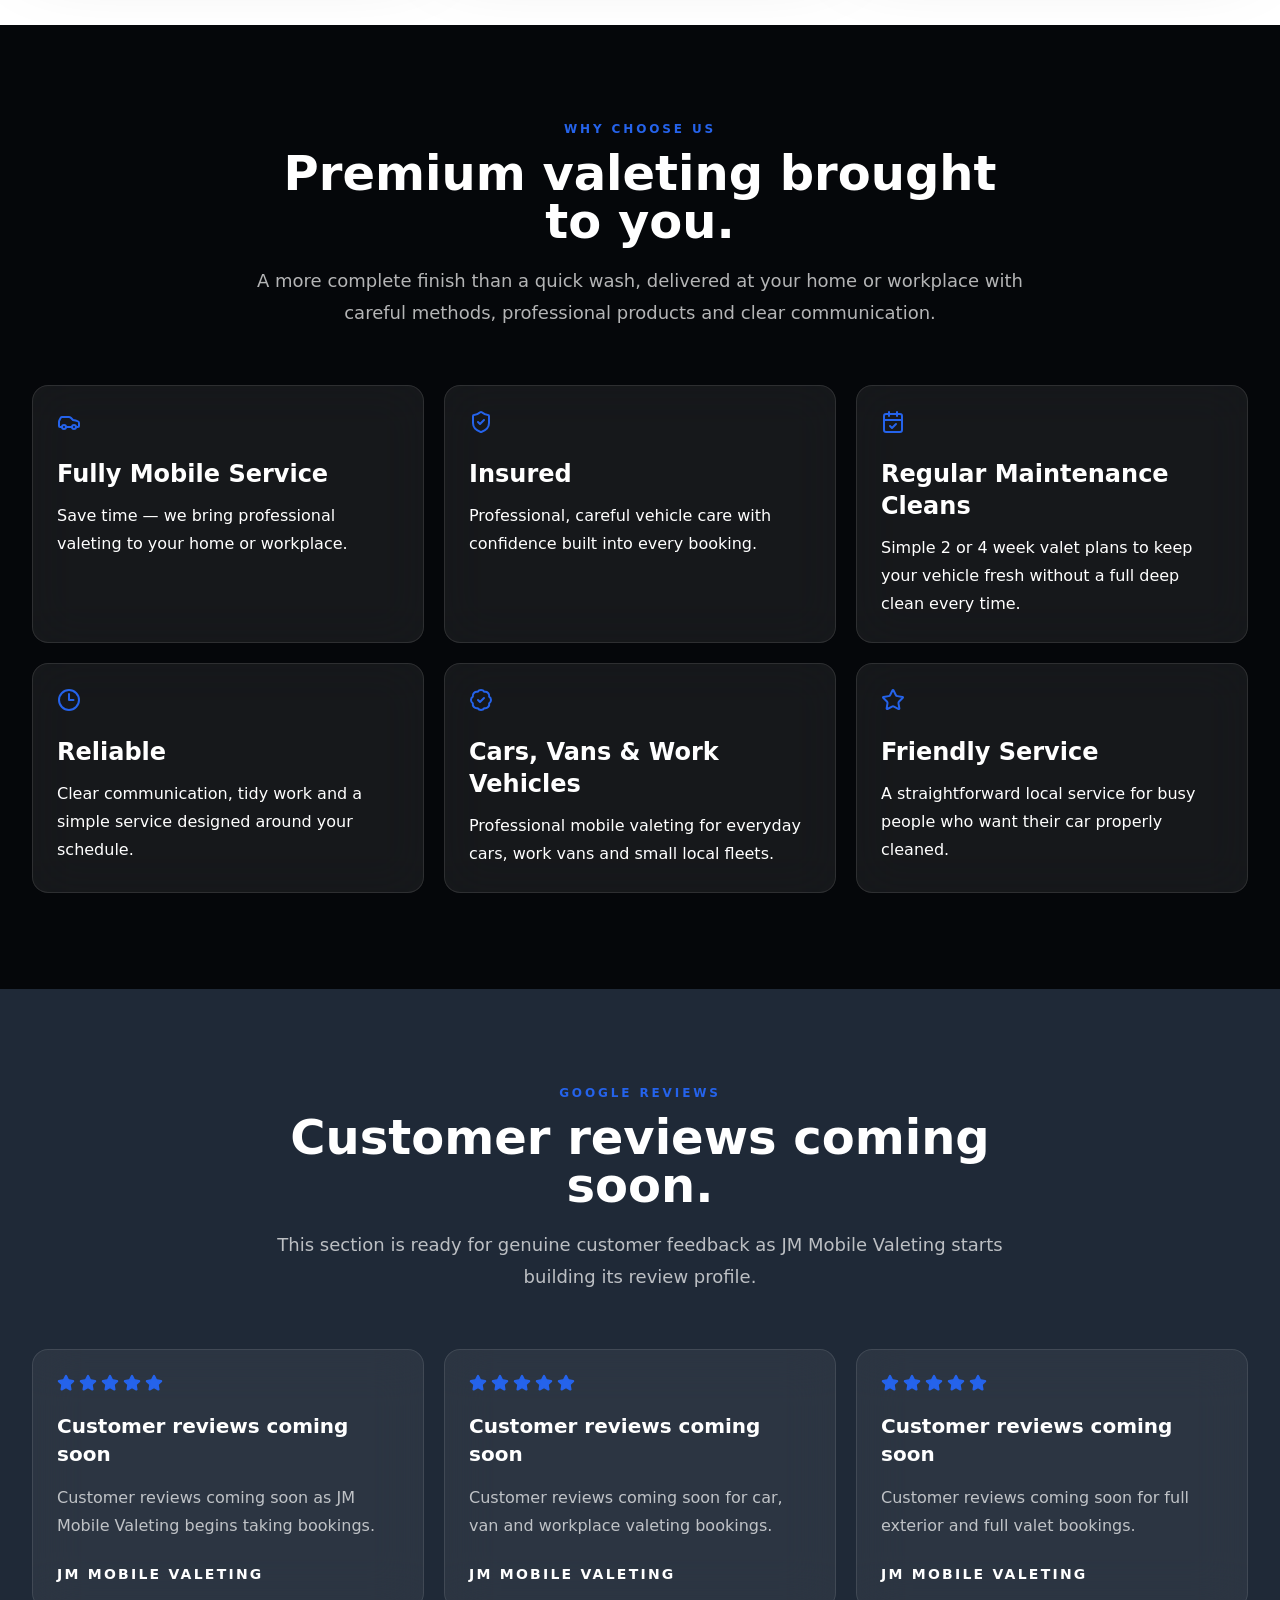
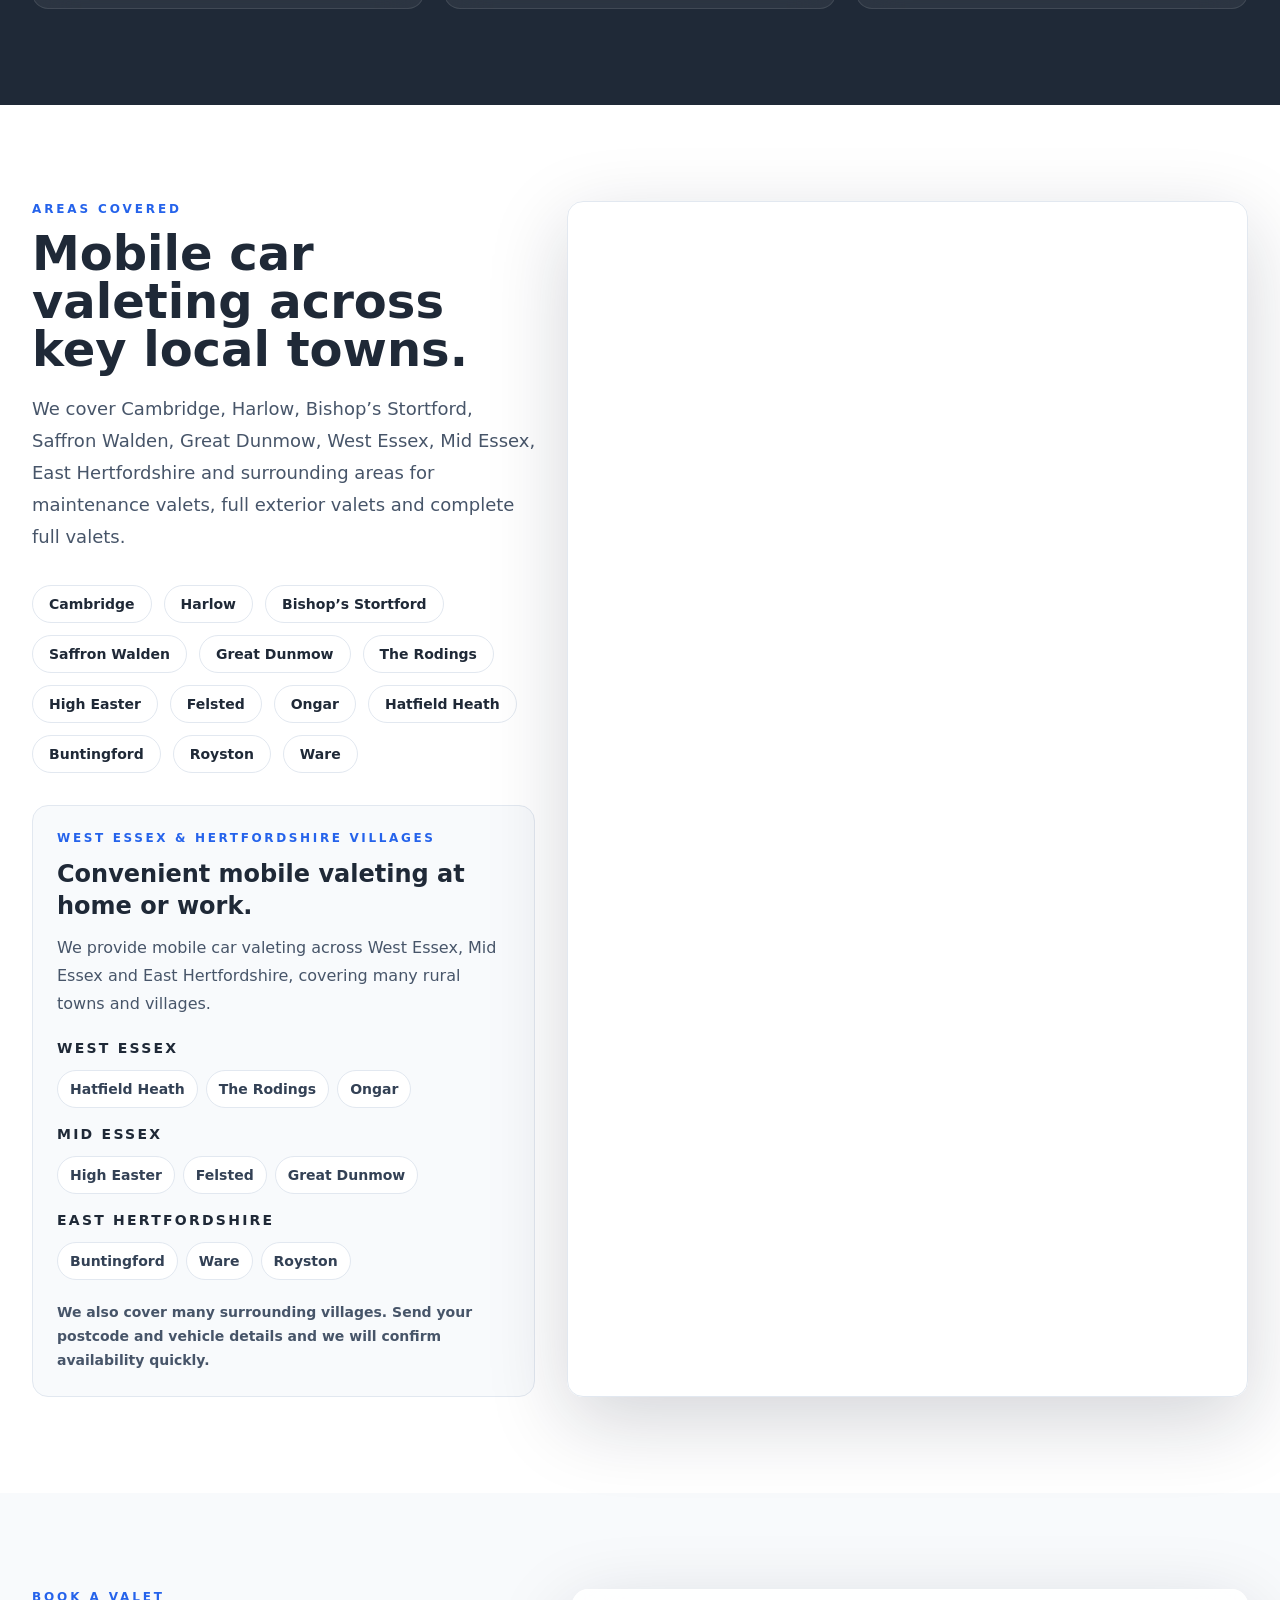
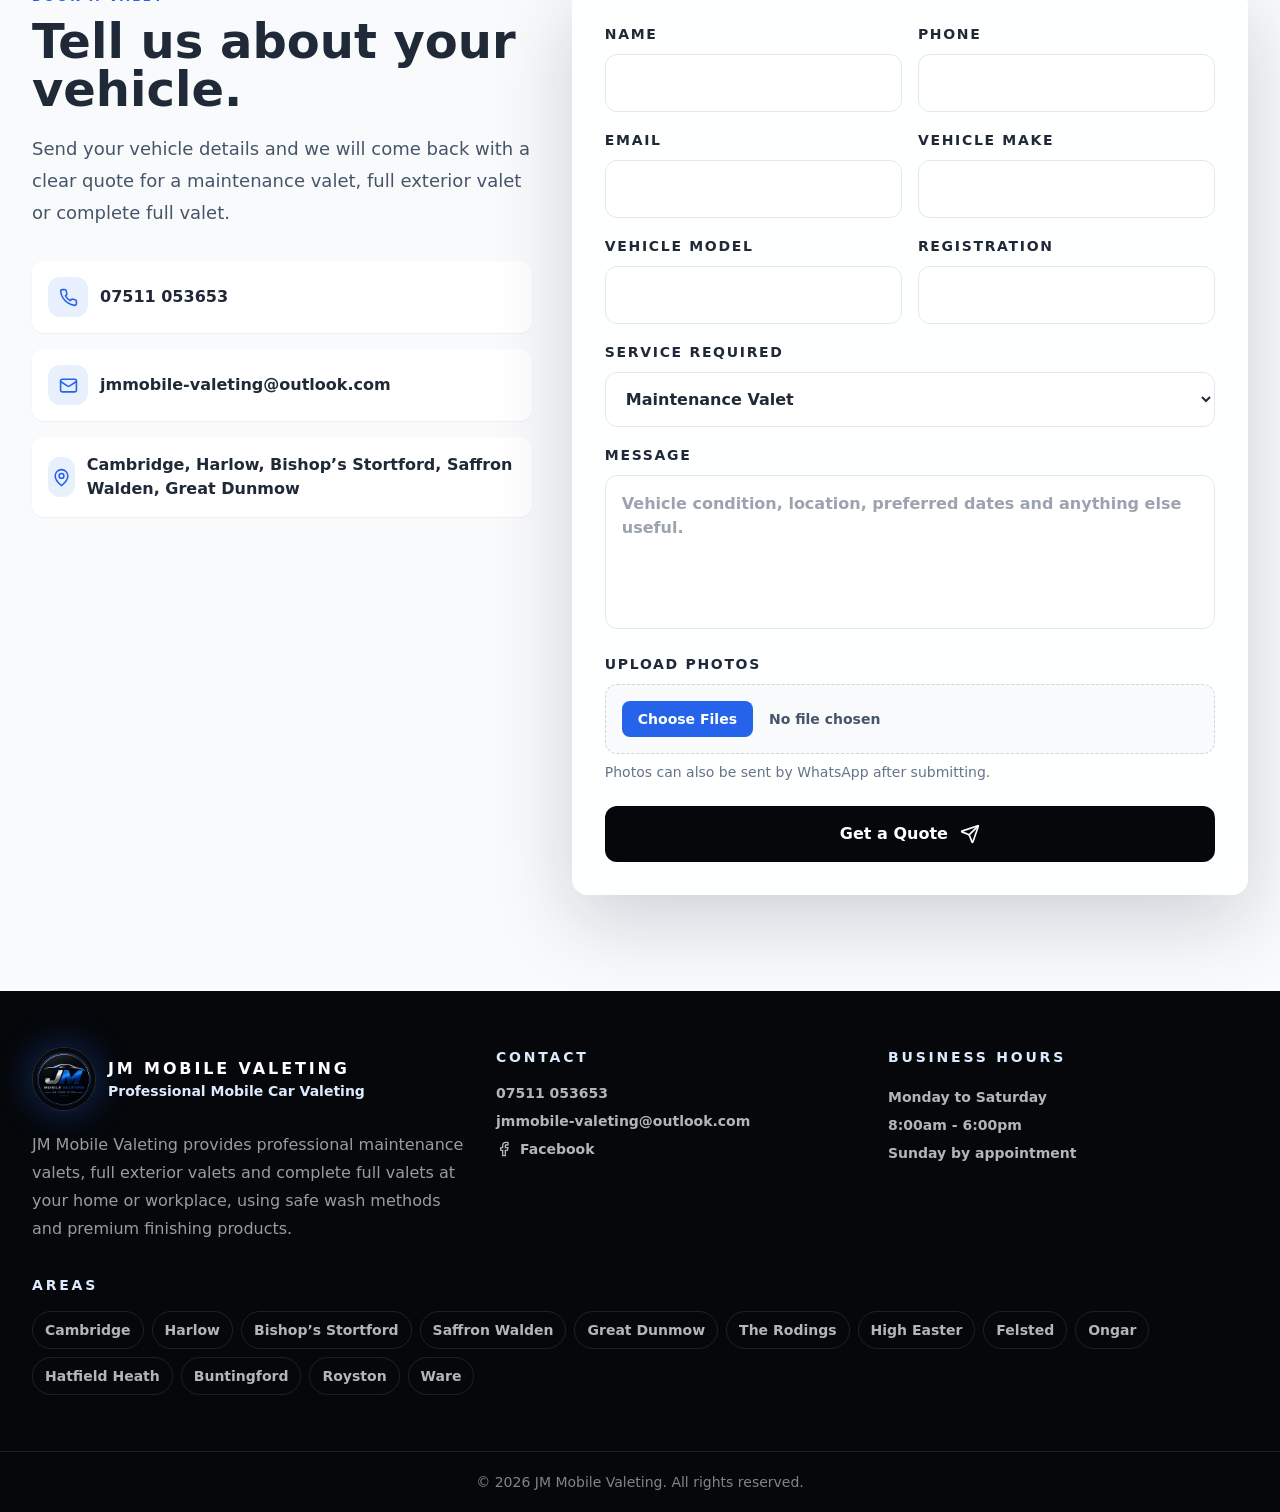
==== commit 8b982284: "Add files via upload" ====
--- a/index.html
+++ b/index.html
@@ -10,7 +10,7 @@
     <meta property="og:image" content="./valeting-photos/hero-luxury-valeting.jpg" />
     <link rel="icon" href="./favicon.svg" type="image/svg+xml" />
     <title>JM Mobile Valeting | Premium Mobile Valeting</title>
-    <script type="module" crossorigin src="./assets/index-QM0Ic4IW.js"></script>
+    <script type="module" crossorigin src="./assets/index-nQr1p2_e.js"></script>
     <link rel="stylesheet" crossorigin href="./assets/index-C_RmNfCU.css">
   </head>
   <body>
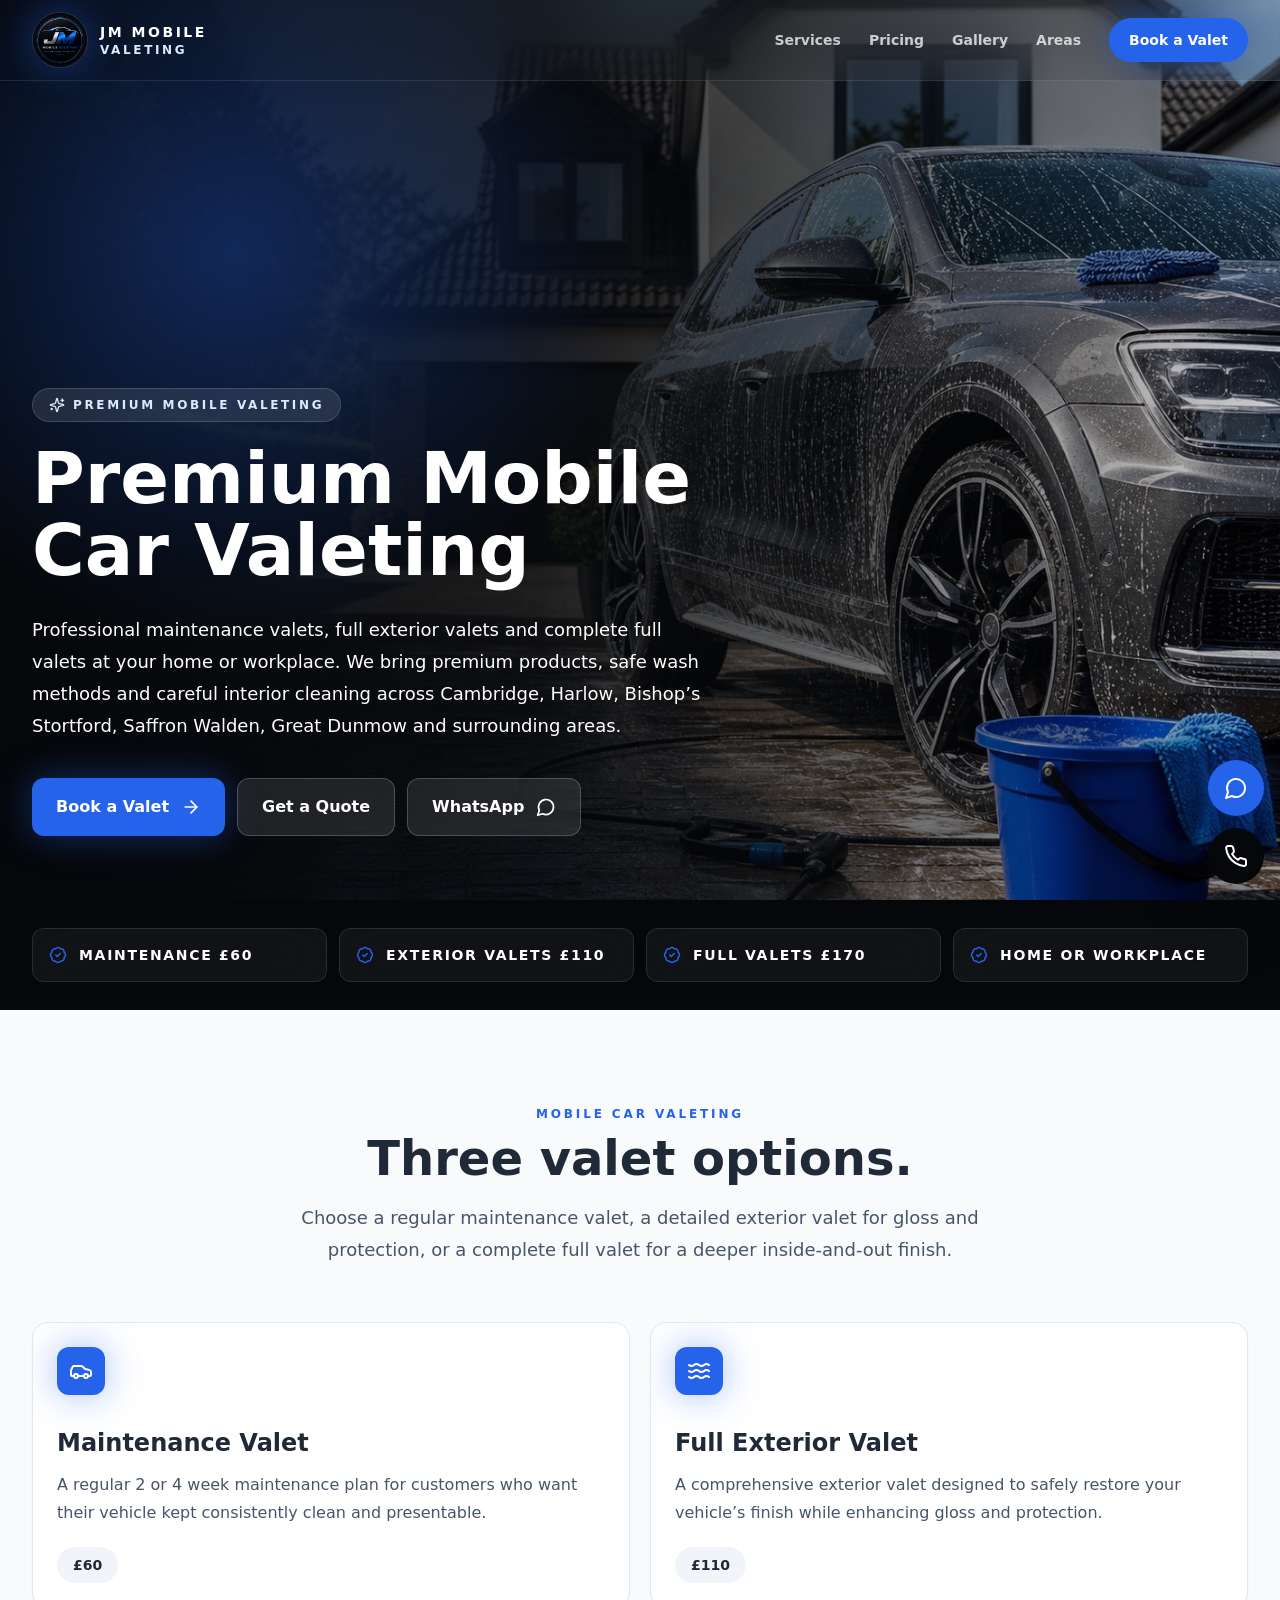
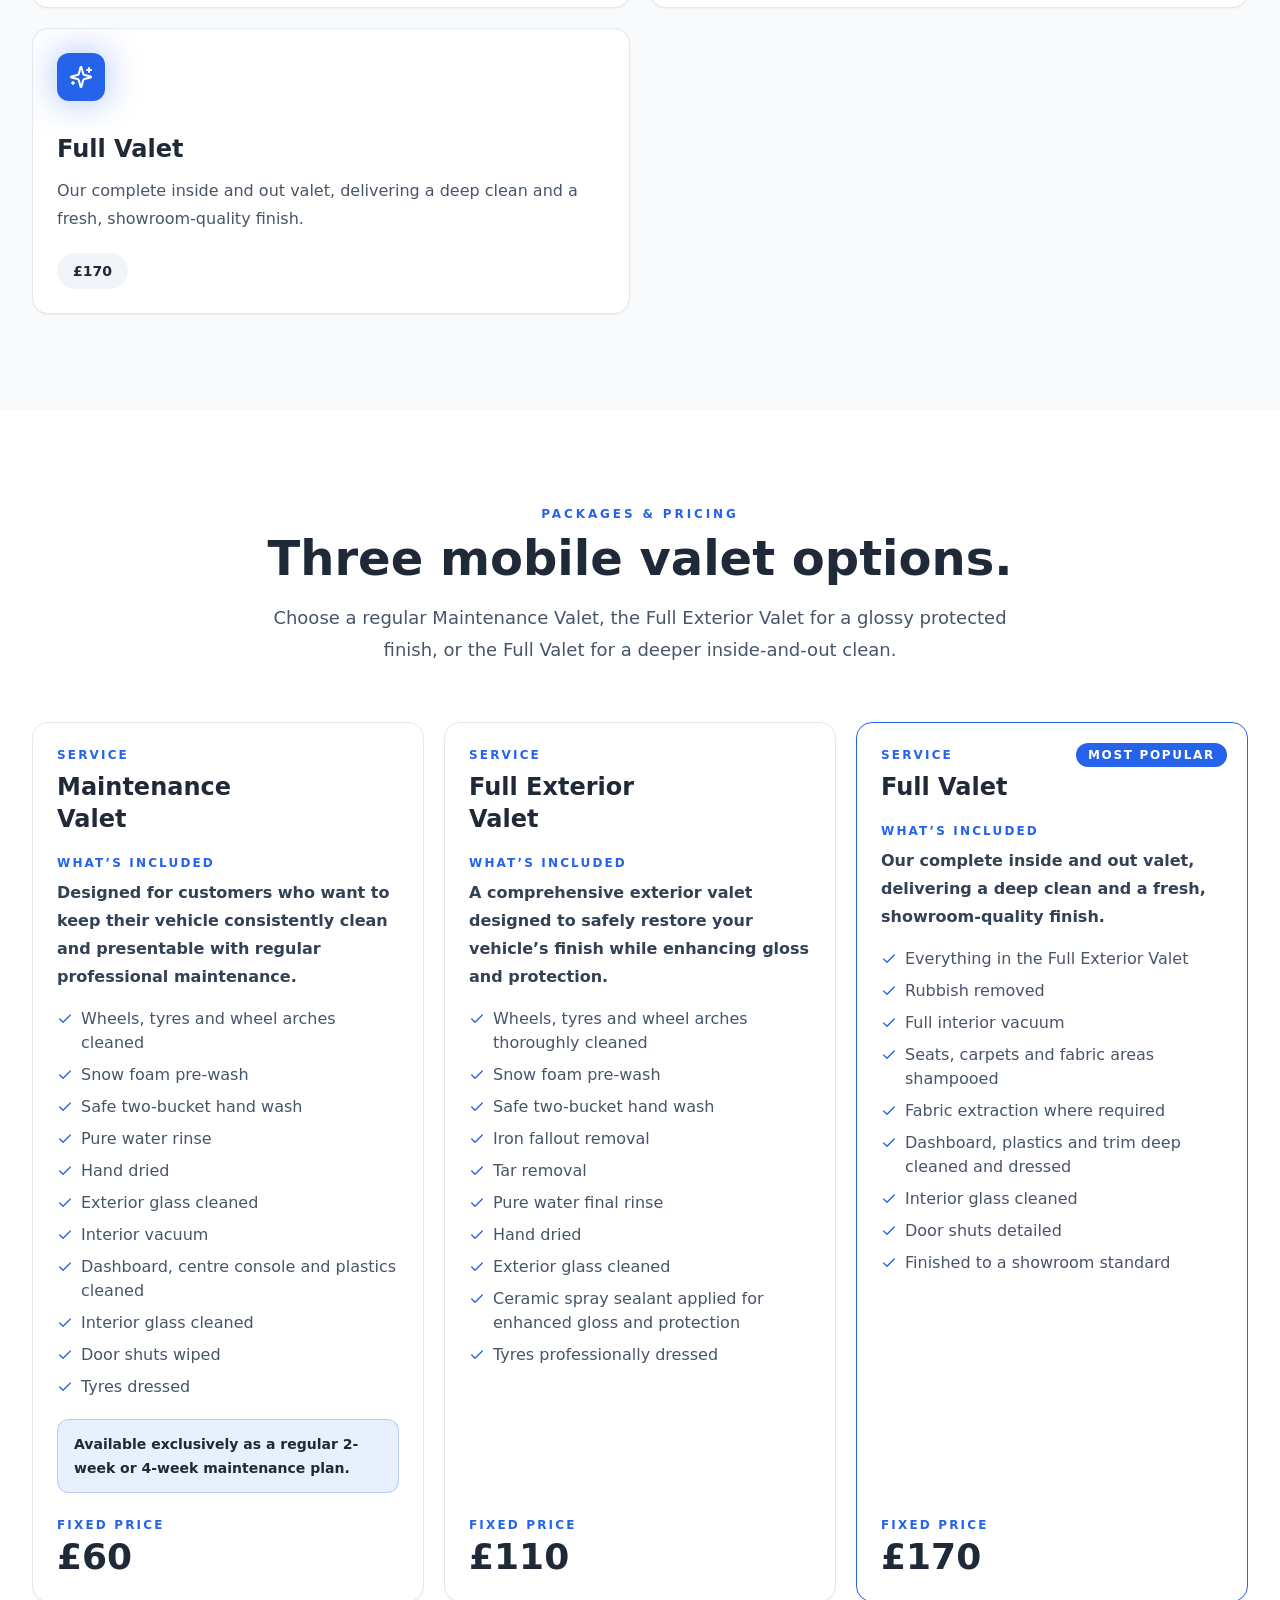
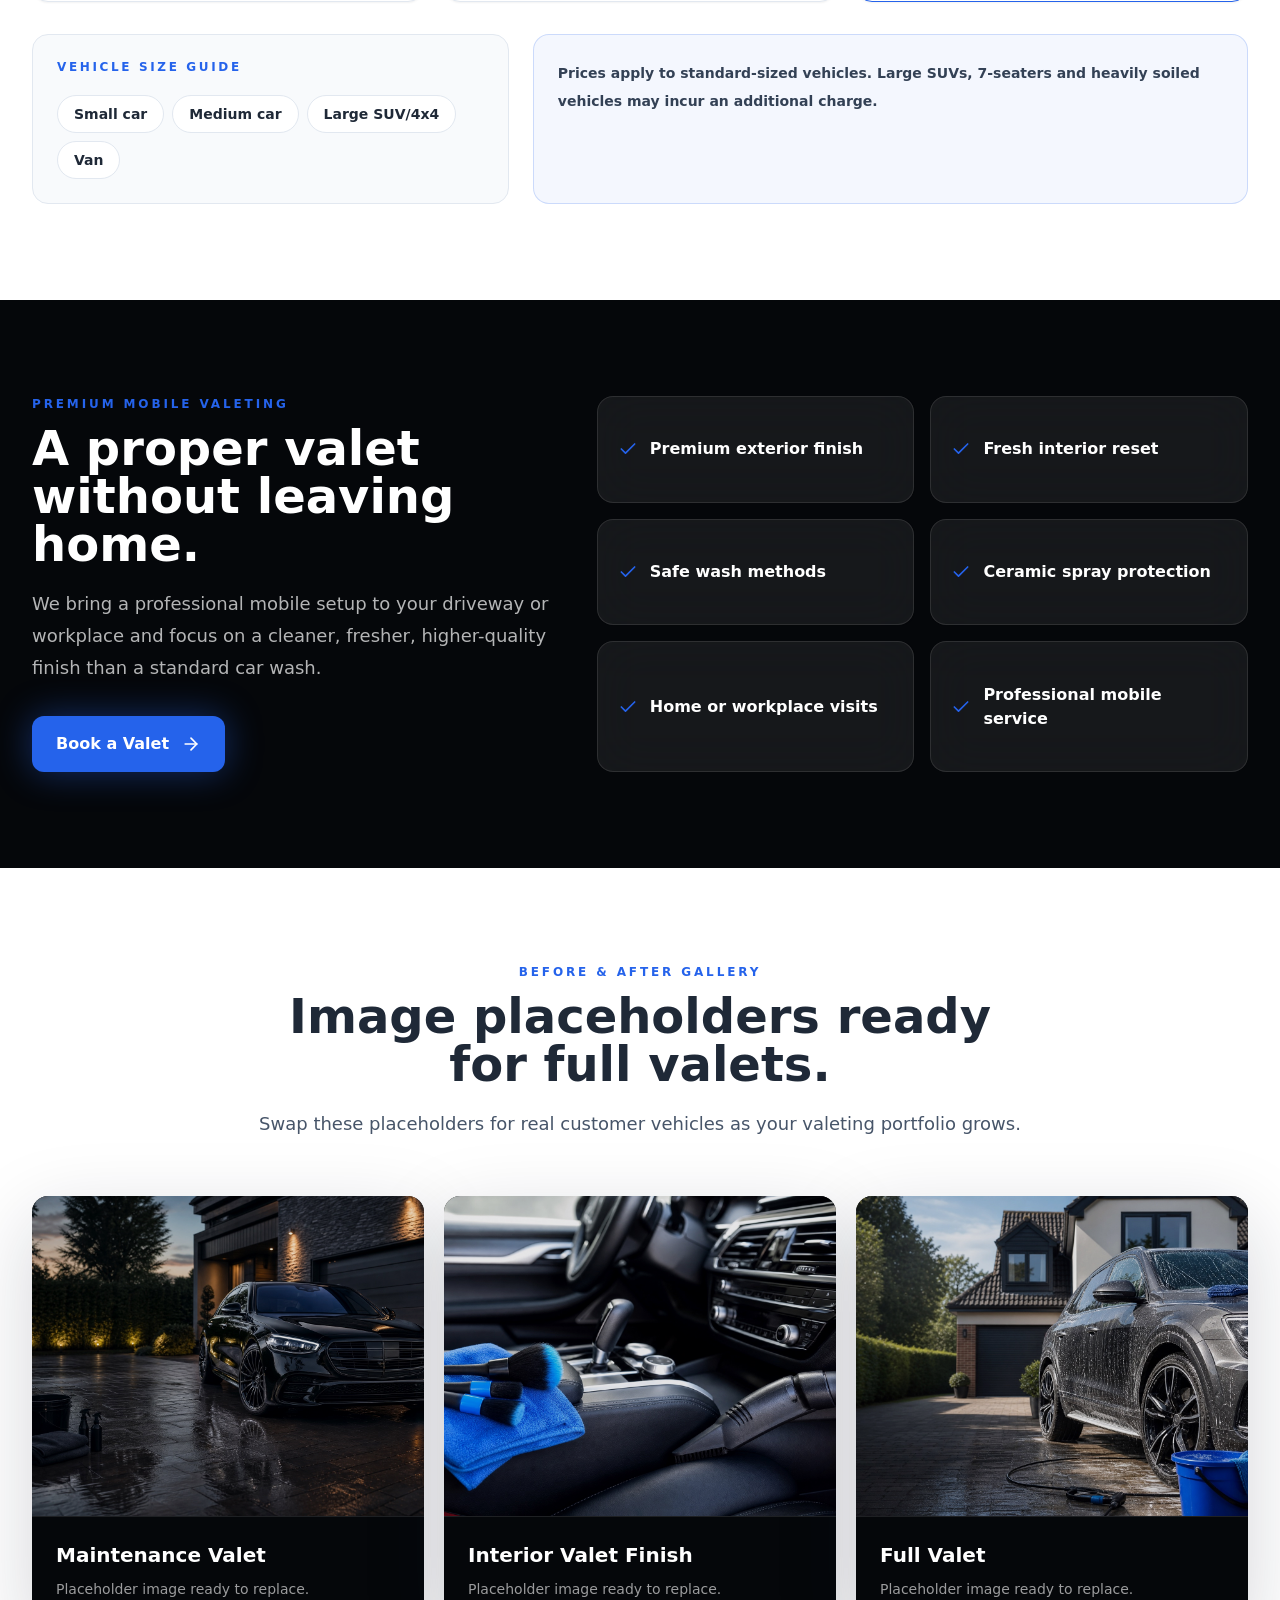
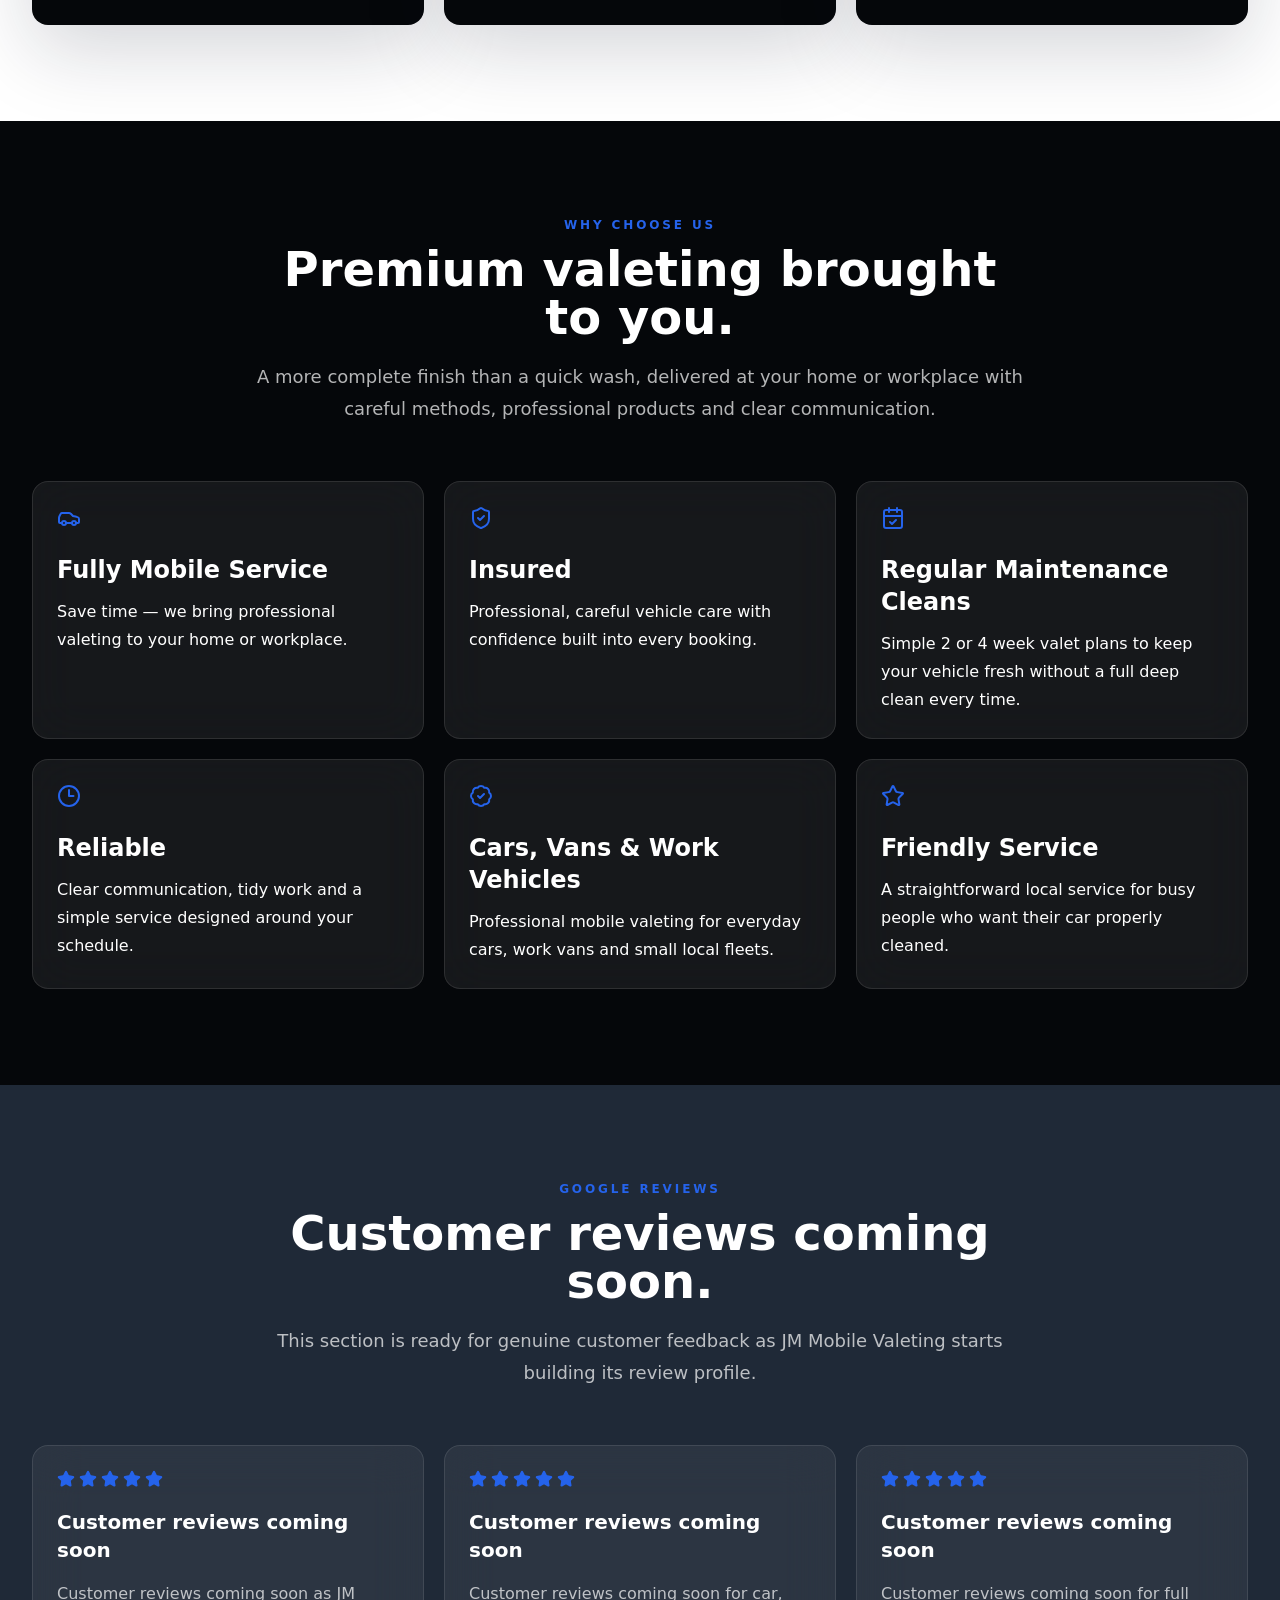
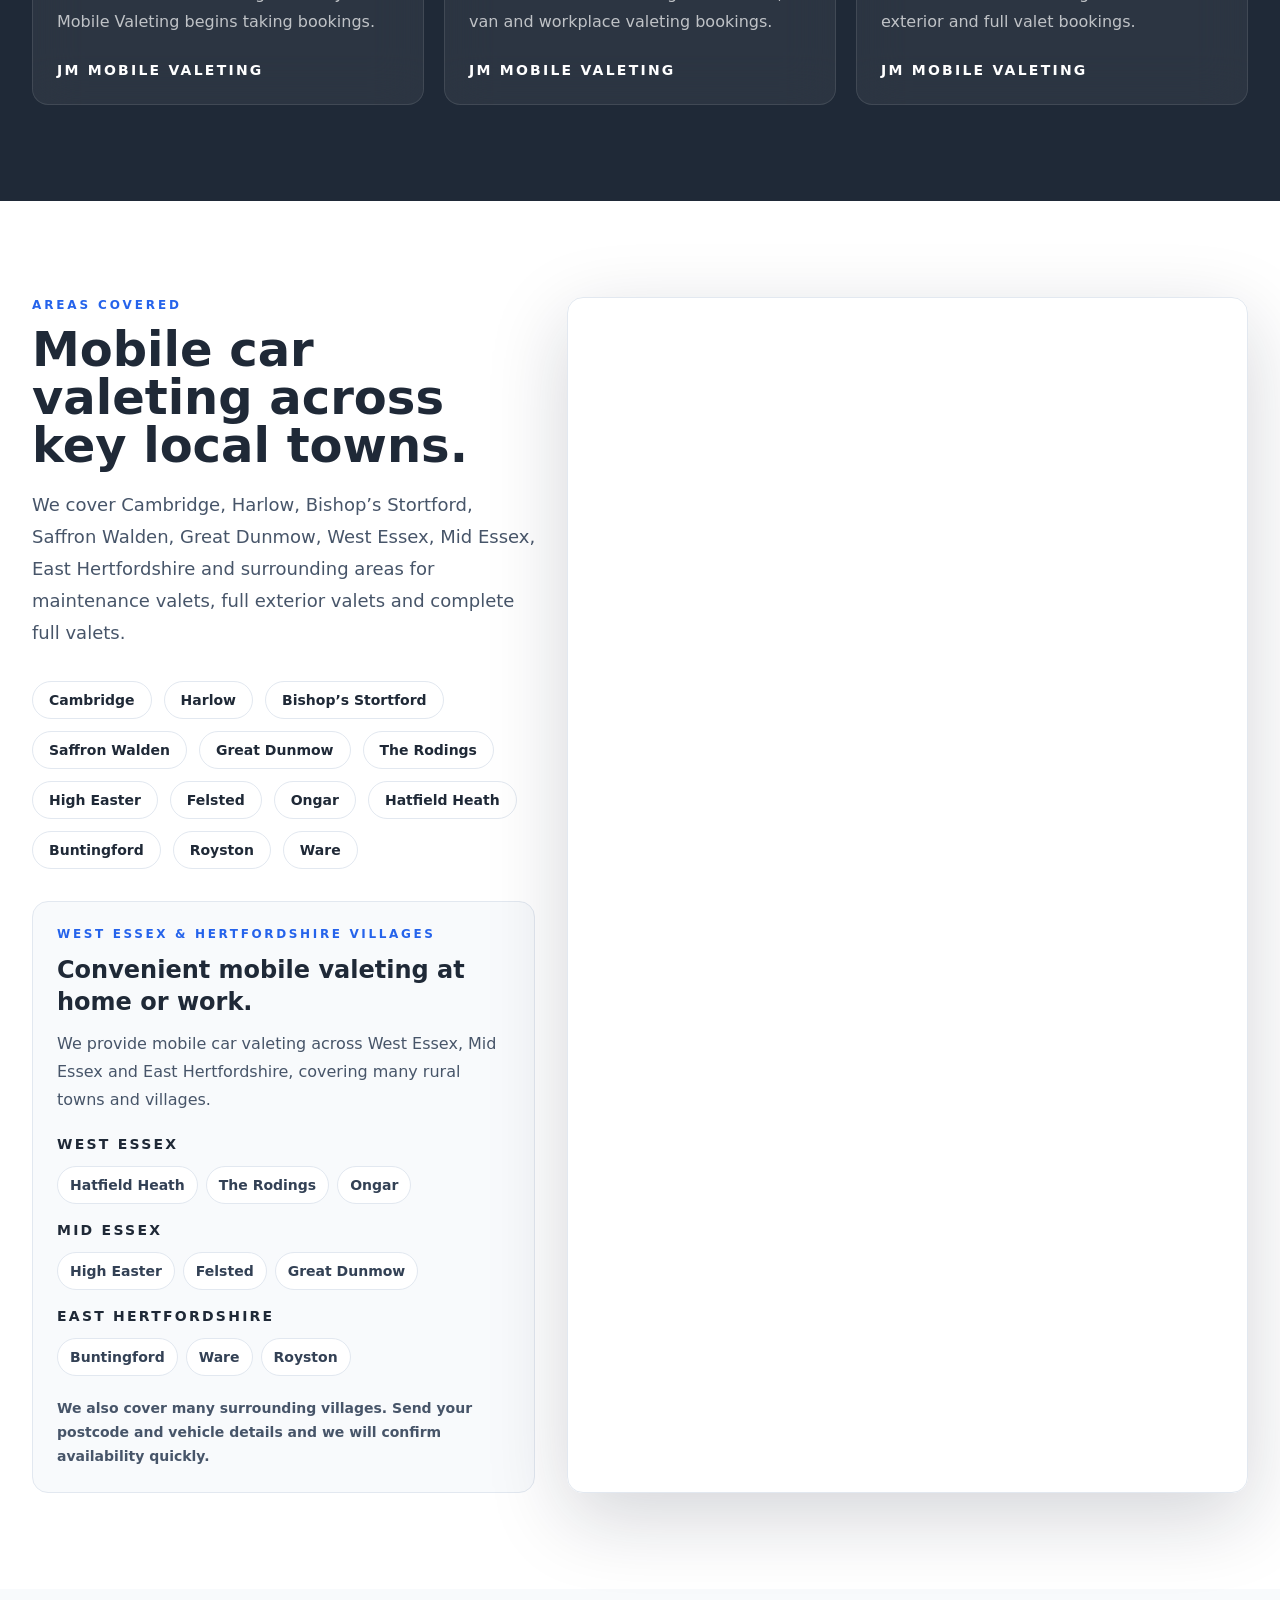
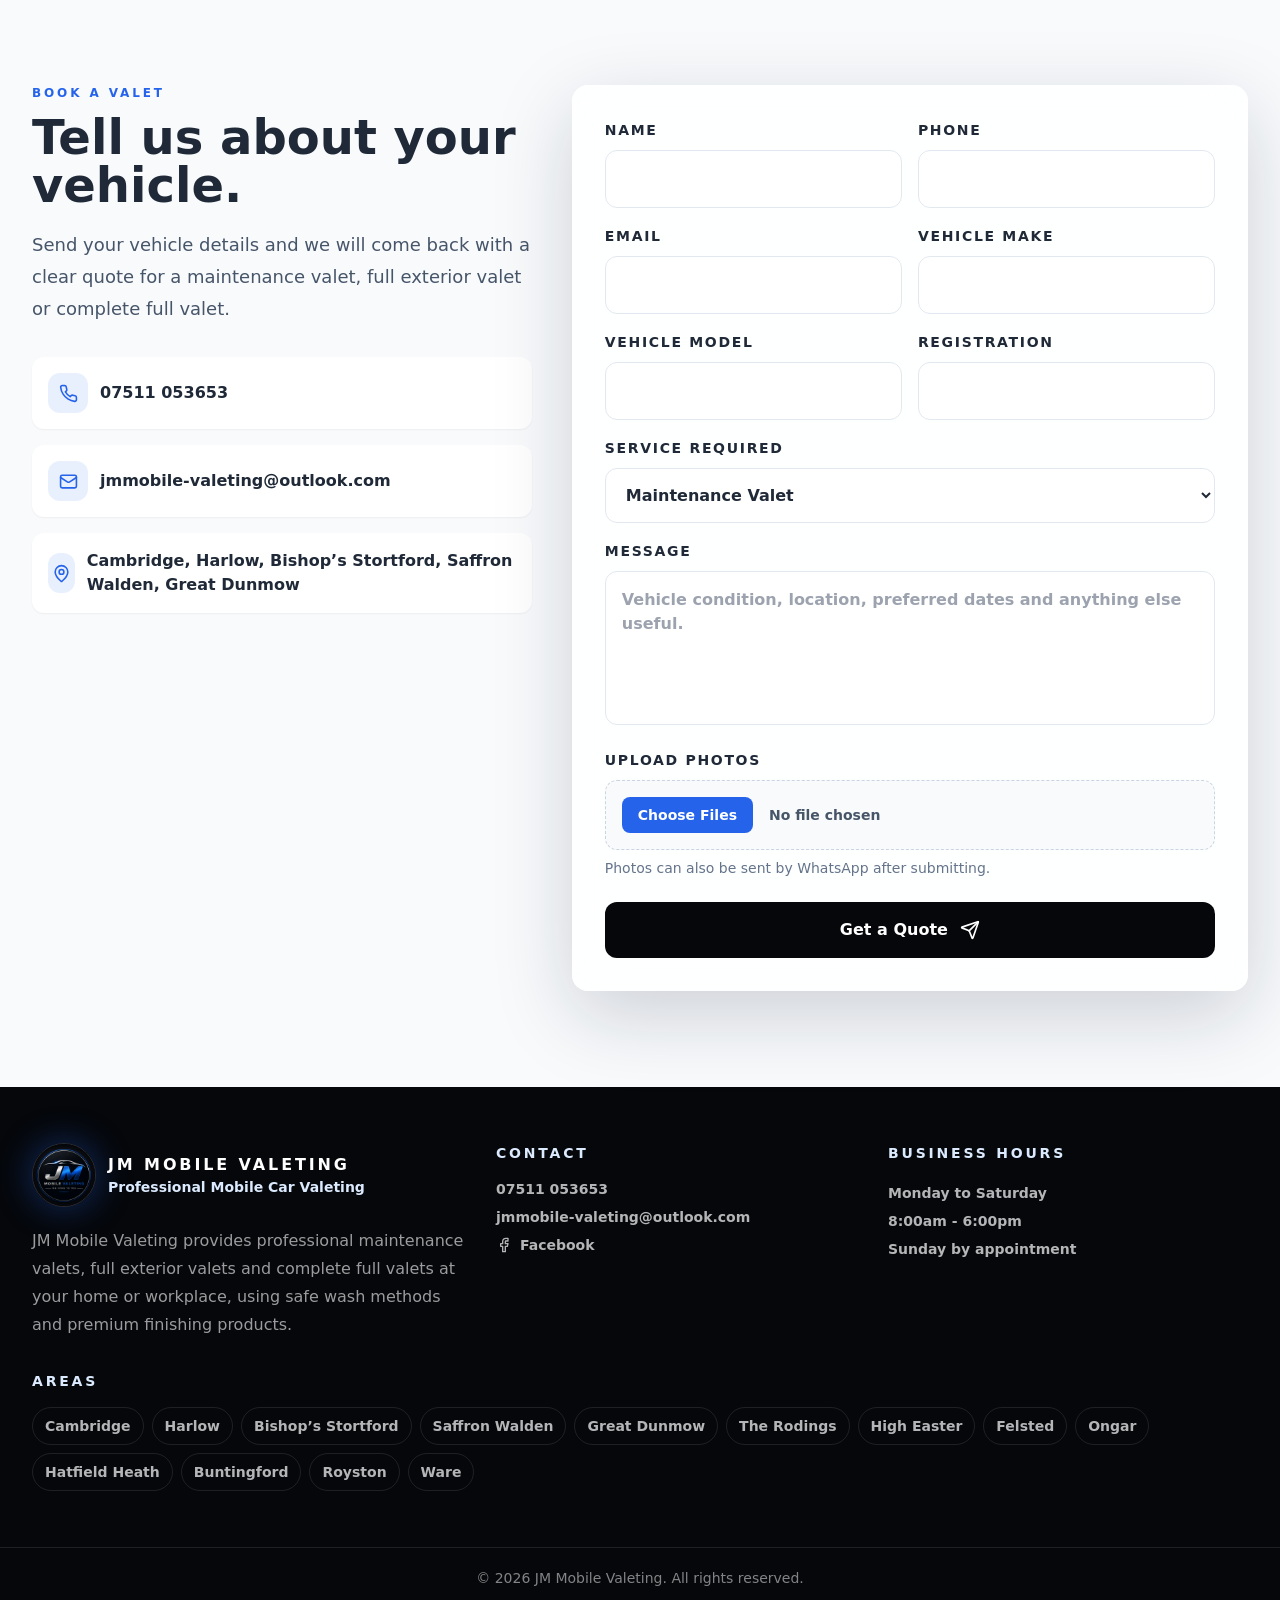
==== commit b3846971: "Add files via upload" ====
--- a/index.html
+++ b/index.html
@@ -3,15 +3,15 @@
   <head>
     <meta charset="UTF-8" />
     <meta name="viewport" content="width=device-width, initial-scale=1.0" />
-    <meta name="description" content="Premium mobile car valeting across Cambridge, Harlow, Bishop's Stortford, Saffron Walden, Great Dunmow, West Essex, Mid Essex and East Hertfordshire. Full exterior valets and complete full valets at your home or workplace." />
+    <meta name="description" content="Mobile car valeting across Cambridge, Harlow, Bishop's Stortford, Saffron Walden, Great Dunmow, West Essex, Mid Essex and East Hertfordshire. Maintenance valets at £60, full exterior valets at £110 and full valets at £170." />
     <meta property="og:title" content="JM Mobile Valeting | Premium Mobile Valeting" />
-    <meta property="og:description" content="Professional mobile valeting at your home or workplace. Full exterior valets from £100 and complete full valets from £140." />
+    <meta property="og:description" content="Professional mobile valeting at your home or workplace. Maintenance valets at £60, full exterior valets at £110 and full valets at £170." />
     <meta property="og:type" content="website" />
     <meta property="og:image" content="./valeting-photos/hero-luxury-valeting.jpg" />
     <link rel="icon" href="./favicon.svg" type="image/svg+xml" />
     <title>JM Mobile Valeting | Premium Mobile Valeting</title>
-    <script type="module" crossorigin src="./assets/index-nQr1p2_e.js"></script>
-    <link rel="stylesheet" crossorigin href="./assets/index-C_RmNfCU.css">
+    <script type="module" crossorigin src="./assets/index-CVUtktS8.js"></script>
+    <link rel="stylesheet" crossorigin href="./assets/index-C4DfrGxs.css">
   </head>
   <body>
     <div id="root"></div>
--- a/assets/index-C4DfrGxs.css
+++ b/assets/index-C4DfrGxs.css
@@ -0,0 +1 @@
+*,:before,:after{--tw-border-spacing-x: 0;--tw-border-spacing-y: 0;--tw-translate-x: 0;--tw-translate-y: 0;--tw-rotate: 0;--tw-skew-x: 0;--tw-skew-y: 0;--tw-scale-x: 1;--tw-scale-y: 1;--tw-pan-x: ;--tw-pan-y: ;--tw-pinch-zoom: ;--tw-scroll-snap-strictness: proximity;--tw-gradient-from-position: ;--tw-gradient-via-position: ;--tw-gradient-to-position: ;--tw-ordinal: ;--tw-slashed-zero: ;--tw-numeric-figure: ;--tw-numeric-spacing: ;--tw-numeric-fraction: ;--tw-ring-inset: ;--tw-ring-offset-width: 0px;--tw-ring-offset-color: #fff;--tw-ring-color: rgb(59 130 246 / .5);--tw-ring-offset-shadow: 0 0 #0000;--tw-ring-shadow: 0 0 #0000;--tw-shadow: 0 0 #0000;--tw-shadow-colored: 0 0 #0000;--tw-blur: ;--tw-brightness: ;--tw-contrast: ;--tw-grayscale: ;--tw-hue-rotate: ;--tw-invert: ;--tw-saturate: ;--tw-sepia: ;--tw-drop-shadow: ;--tw-backdrop-blur: ;--tw-backdrop-brightness: ;--tw-backdrop-contrast: ;--tw-backdrop-grayscale: ;--tw-backdrop-hue-rotate: ;--tw-backdrop-invert: ;--tw-backdrop-opacity: ;--tw-backdrop-saturate: ;--tw-backdrop-sepia: ;--tw-contain-size: ;--tw-contain-layout: ;--tw-contain-paint: ;--tw-contain-style: }::backdrop{--tw-border-spacing-x: 0;--tw-border-spacing-y: 0;--tw-translate-x: 0;--tw-translate-y: 0;--tw-rotate: 0;--tw-skew-x: 0;--tw-skew-y: 0;--tw-scale-x: 1;--tw-scale-y: 1;--tw-pan-x: ;--tw-pan-y: ;--tw-pinch-zoom: ;--tw-scroll-snap-strictness: proximity;--tw-gradient-from-position: ;--tw-gradient-via-position: ;--tw-gradient-to-position: ;--tw-ordinal: ;--tw-slashed-zero: ;--tw-numeric-figure: ;--tw-numeric-spacing: ;--tw-numeric-fraction: ;--tw-ring-inset: ;--tw-ring-offset-width: 0px;--tw-ring-offset-color: #fff;--tw-ring-color: rgb(59 130 246 / .5);--tw-ring-offset-shadow: 0 0 #0000;--tw-ring-shadow: 0 0 #0000;--tw-shadow: 0 0 #0000;--tw-shadow-colored: 0 0 #0000;--tw-blur: ;--tw-brightness: ;--tw-contrast: ;--tw-grayscale: ;--tw-hue-rotate: ;--tw-invert: ;--tw-saturate: ;--tw-sepia: ;--tw-drop-shadow: ;--tw-backdrop-blur: ;--tw-backdrop-brightness: ;--tw-backdrop-contrast: ;--tw-backdrop-grayscale: ;--tw-backdrop-hue-rotate: ;--tw-backdrop-invert: ;--tw-backdrop-opacity: ;--tw-backdrop-saturate: ;--tw-backdrop-sepia: ;--tw-contain-size: ;--tw-contain-layout: ;--tw-contain-paint: ;--tw-contain-style: }*,:before,:after{box-sizing:border-box;border-width:0;border-style:solid;border-color:#e5e7eb}:before,:after{--tw-content: ""}html,:host{line-height:1.5;-webkit-text-size-adjust:100%;-moz-tab-size:4;-o-tab-size:4;tab-size:4;font-family:ui-sans-serif,system-ui,sans-serif,"Apple Color Emoji","Segoe UI Emoji",Segoe UI Symbol,"Noto Color Emoji";font-feature-settings:normal;font-variation-settings:normal;-webkit-tap-highlight-color:transparent}body{margin:0;line-height:inherit}hr{height:0;color:inherit;border-top-width:1px}abbr:where([title]){-webkit-text-decoration:underline dotted;text-decoration:underline dotted}h1,h2,h3,h4,h5,h6{font-size:inherit;font-weight:inherit}a{color:inherit;text-decoration:inherit}b,strong{font-weight:bolder}code,kbd,samp,pre{font-family:ui-monospace,SFMono-Regular,Menlo,Monaco,Consolas,Liberation Mono,Courier New,monospace;font-feature-settings:normal;font-variation-settings:normal;font-size:1em}small{font-size:80%}sub,sup{font-size:75%;line-height:0;position:relative;vertical-align:baseline}sub{bottom:-.25em}sup{top:-.5em}table{text-indent:0;border-color:inherit;border-collapse:collapse}button,input,optgroup,select,textarea{font-family:inherit;font-feature-settings:inherit;font-variation-settings:inherit;font-size:100%;font-weight:inherit;line-height:inherit;letter-spacing:inherit;color:inherit;margin:0;padding:0}button,select{text-transform:none}button,input:where([type=button]),input:where([type=reset]),input:where([type=submit]){-webkit-appearance:button;background-color:transparent;background-image:none}:-moz-focusring{outline:auto}:-moz-ui-invalid{box-shadow:none}progress{vertical-align:baseline}::-webkit-inner-spin-button,::-webkit-outer-spin-button{height:auto}[type=search]{-webkit-appearance:textfield;outline-offset:-2px}::-webkit-search-decoration{-webkit-appearance:none}::-webkit-file-upload-button{-webkit-appearance:button;font:inherit}summary{display:list-item}blockquote,dl,dd,h1,h2,h3,h4,h5,h6,hr,figure,p,pre{margin:0}fieldset{margin:0;padding:0}legend{padding:0}ol,ul,menu{list-style:none;margin:0;padding:0}dialog{padding:0}textarea{resize:vertical}input::-moz-placeholder,textarea::-moz-placeholder{opacity:1;color:#9ca3af}input::placeholder,textarea::placeholder{opacity:1;color:#9ca3af}button,[role=button]{cursor:pointer}:disabled{cursor:default}img,svg,video,canvas,audio,iframe,embed,object{display:block;vertical-align:middle}img,video{max-width:100%;height:auto}[hidden]:where(:not([hidden=until-found])){display:none}html{scroll-behavior:smooth}body{margin:0;min-width:320px;background:#fff;font-family:Inter,ui-sans-serif,system-ui,sans-serif;-webkit-font-smoothing:antialiased;text-rendering:optimizeLegibility}*{box-sizing:border-box}::-moz-selection{background:#2563eb;color:#fff}::selection{background:#2563eb;color:#fff}.visible{visibility:visible}.fixed{position:fixed}.absolute{position:absolute}.relative{position:relative}.inset-0{inset:0}.inset-x-0{left:0;right:0}.bottom-4{bottom:1rem}.right-4{right:1rem}.right-5{right:1.25rem}.top-0{top:0}.top-4{top:1rem}.top-5{top:1.25rem}.z-50{z-index:50}.mx-auto{margin-left:auto;margin-right:auto}.mb-14{margin-bottom:3.5rem}.mb-3{margin-bottom:.75rem}.mb-5{margin-bottom:1.25rem}.mt-1{margin-top:.25rem}.mt-2{margin-top:.5rem}.mt-3{margin-top:.75rem}.mt-4{margin-top:1rem}.mt-5{margin-top:1.25rem}.mt-6{margin-top:1.5rem}.mt-7{margin-top:1.75rem}.mt-8{margin-top:2rem}.mt-9{margin-top:2.25rem}.mt-auto{margin-top:auto}.block{display:block}.flex{display:flex}.inline-flex{display:inline-flex}.grid{display:grid}.hidden{display:none}.h-10{height:2.5rem}.h-12{height:3rem}.h-14{height:3.5rem}.h-16{height:4rem}.h-20{height:5rem}.h-80{height:20rem}.h-full{height:100%}.h-px{height:1px}.min-h-\[520px\]{min-height:520px}.min-h-\[82vh\]{min-height:82vh}.min-h-screen{min-height:100vh}.w-10{width:2.5rem}.w-12{width:3rem}.w-14{width:3.5rem}.w-16{width:4rem}.w-full{width:100%}.max-w-2xl{max-width:42rem}.max-w-3xl{max-width:48rem}.max-w-7xl{max-width:80rem}.max-w-md{max-width:28rem}.shrink-0{flex-shrink:0}.-translate-x-full{--tw-translate-x: -100%;transform:translate(var(--tw-translate-x),var(--tw-translate-y)) rotate(var(--tw-rotate)) skew(var(--tw-skew-x)) skewY(var(--tw-skew-y)) scaleX(var(--tw-scale-x)) scaleY(var(--tw-scale-y))}.resize-none{resize:none}.flex-col{flex-direction:column}.flex-wrap{flex-wrap:wrap}.place-items-center{place-items:center}.items-end{align-items:flex-end}.items-center{align-items:center}.justify-center{justify-content:center}.justify-between{justify-content:space-between}.gap-1{gap:.25rem}.gap-10{gap:2.5rem}.gap-2{gap:.5rem}.gap-3{gap:.75rem}.gap-4{gap:1rem}.gap-5{gap:1.25rem}.gap-6{gap:1.5rem}.gap-7{gap:1.75rem}.gap-8{gap:2rem}.space-y-2>:not([hidden])~:not([hidden]){--tw-space-y-reverse: 0;margin-top:calc(.5rem * calc(1 - var(--tw-space-y-reverse)));margin-bottom:calc(.5rem * var(--tw-space-y-reverse))}.overflow-hidden{overflow:hidden}.rounded-2xl{border-radius:1rem}.rounded-full{border-radius:9999px}.rounded-xl{border-radius:.75rem}.border{border-width:1px}.border-b{border-bottom-width:1px}.border-t{border-top-width:1px}.border-dashed{border-style:dashed}.border-electric{--tw-border-opacity: 1;border-color:rgb(37 99 235 / var(--tw-border-opacity, 1))}.border-electric\/20{border-color:#2563eb33}.border-electric\/25{border-color:#2563eb40}.border-slate-200{--tw-border-opacity: 1;border-color:rgb(226 232 240 / var(--tw-border-opacity, 1))}.border-slate-300{--tw-border-opacity: 1;border-color:rgb(203 213 225 / var(--tw-border-opacity, 1))}.border-white\/10{border-color:#ffffff1a}.border-white\/15{border-color:#ffffff26}.border-white\/20{border-color:#fff3}.border-white\/70{border-color:#ffffffb3}.bg-\[\#05070a\]{--tw-bg-opacity: 1;background-color:rgb(5 7 10 / var(--tw-bg-opacity, 1))}.bg-electric{--tw-bg-opacity: 1;background-color:rgb(37 99 235 / var(--tw-bg-opacity, 1))}.bg-electric\/10{background-color:#2563eb1a}.bg-electric\/5{background-color:#2563eb0d}.bg-graphite{--tw-bg-opacity: 1;background-color:rgb(31 41 55 / var(--tw-bg-opacity, 1))}.bg-slate-100{--tw-bg-opacity: 1;background-color:rgb(241 245 249 / var(--tw-bg-opacity, 1))}.bg-slate-50{--tw-bg-opacity: 1;background-color:rgb(248 250 252 / var(--tw-bg-opacity, 1))}.bg-white{--tw-bg-opacity: 1;background-color:rgb(255 255 255 / var(--tw-bg-opacity, 1))}.bg-white\/10{background-color:#ffffff1a}.bg-white\/85{background-color:#ffffffd9}.bg-white\/\[0\.05\]{background-color:#ffffff0d}.bg-white\/\[0\.06\]{background-color:#ffffff0f}.bg-white\/\[0\.07\]{background-color:#ffffff12}.bg-\[linear-gradient\(90deg\,\#05070a_0\%\,rgba\(5\,7\,10\,\.88\)_42\%\,rgba\(5\,7\,10\,\.18\)_100\%\)\]{background-image:linear-gradient(90deg,#05070a,#05070ae0 42%,#05070a2e)}.bg-\[linear-gradient\(90deg\,\#05070a_0\%\,rgba\(5\,7\,10\,\.88\)_46\%\,rgba\(5\,7\,10\,\.24\)_100\%\)\]{background-image:linear-gradient(90deg,#05070a,#05070ae0 46%,#05070a3d)}.bg-\[radial-gradient\(circle_at_18\%_28\%\,rgba\(37\,99\,235\,\.34\)\,transparent_32\%\)\]{background-image:radial-gradient(circle at 18% 28%,rgba(37,99,235,.34),transparent 32%)}.bg-gradient-to-r{background-image:linear-gradient(to right,var(--tw-gradient-stops))}.from-transparent{--tw-gradient-from: transparent var(--tw-gradient-from-position);--tw-gradient-to: rgb(0 0 0 / 0) var(--tw-gradient-to-position);--tw-gradient-stops: var(--tw-gradient-from), var(--tw-gradient-to)}.via-electric{--tw-gradient-to: rgb(37 99 235 / 0) var(--tw-gradient-to-position);--tw-gradient-stops: var(--tw-gradient-from), #2563EB var(--tw-gradient-via-position), var(--tw-gradient-to)}.to-transparent{--tw-gradient-to: transparent var(--tw-gradient-to-position)}.object-cover{-o-object-fit:cover;object-fit:cover}.p-4{padding:1rem}.p-5{padding:1.25rem}.p-6{padding:1.5rem}.px-3{padding-left:.75rem;padding-right:.75rem}.px-4{padding-left:1rem;padding-right:1rem}.px-5{padding-left:1.25rem;padding-right:1.25rem}.px-6{padding-left:1.5rem;padding-right:1.5rem}.py-1{padding-top:.25rem;padding-bottom:.25rem}.py-14{padding-top:3.5rem;padding-bottom:3.5rem}.py-2{padding-top:.5rem;padding-bottom:.5rem}.py-24{padding-top:6rem;padding-bottom:6rem}.py-3{padding-top:.75rem;padding-bottom:.75rem}.py-4{padding-top:1rem;padding-bottom:1rem}.py-5{padding-top:1.25rem;padding-bottom:1.25rem}.py-7{padding-top:1.75rem;padding-bottom:1.75rem}.pb-16{padding-bottom:4rem}.pr-28{padding-right:7rem}.pt-24{padding-top:6rem}.pt-5{padding-top:1.25rem}.pt-6{padding-top:1.5rem}.text-center{text-align:center}.text-2xl{font-size:1.5rem;line-height:2rem}.text-4xl{font-size:2.25rem;line-height:2.5rem}.text-5xl{font-size:3rem;line-height:1}.text-lg{font-size:1.125rem;line-height:1.75rem}.text-sm{font-size:.875rem;line-height:1.25rem}.text-xl{font-size:1.25rem;line-height:1.75rem}.text-xs{font-size:.75rem;line-height:1rem}.font-black{font-weight:900}.font-bold{font-weight:700}.font-semibold{font-weight:600}.uppercase{text-transform:uppercase}.leading-6{line-height:1.5rem}.leading-7{line-height:1.75rem}.leading-8{line-height:2rem}.leading-\[0\.96\]{line-height:.96}.tracking-\[0\.12em\]{letter-spacing:.12em}.tracking-\[0\.14em\]{letter-spacing:.14em}.tracking-\[0\.16em\]{letter-spacing:.16em}.tracking-\[0\.18em\]{letter-spacing:.18em}.tracking-\[0\.22em\]{letter-spacing:.22em}.tracking-\[0\.24em\]{letter-spacing:.24em}.tracking-\[0\.2em\]{letter-spacing:.2em}.text-blue-100{--tw-text-opacity: 1;color:rgb(219 234 254 / var(--tw-text-opacity, 1))}.text-electric{--tw-text-opacity: 1;color:rgb(37 99 235 / var(--tw-text-opacity, 1))}.text-graphite{--tw-text-opacity: 1;color:rgb(31 41 55 / var(--tw-text-opacity, 1))}.text-slate-500{--tw-text-opacity: 1;color:rgb(100 116 139 / var(--tw-text-opacity, 1))}.text-slate-600{--tw-text-opacity: 1;color:rgb(71 85 105 / var(--tw-text-opacity, 1))}.text-slate-700{--tw-text-opacity: 1;color:rgb(51 65 85 / var(--tw-text-opacity, 1))}.text-white{--tw-text-opacity: 1;color:rgb(255 255 255 / var(--tw-text-opacity, 1))}.text-white\/50{color:#ffffff80}.text-white\/60{color:#fff9}.text-white\/70{color:#ffffffb3}.text-white\/75{color:#ffffffbf}.opacity-90{opacity:.9}.shadow-glow{--tw-shadow: 0 0 36px rgba(37, 99, 235, .42);--tw-shadow-colored: 0 0 36px var(--tw-shadow-color);box-shadow:var(--tw-ring-offset-shadow, 0 0 #0000),var(--tw-ring-shadow, 0 0 #0000),var(--tw-shadow)}.shadow-premium{--tw-shadow: 0 24px 80px rgba(15, 23, 42, .18);--tw-shadow-colored: 0 24px 80px var(--tw-shadow-color);box-shadow:var(--tw-ring-offset-shadow, 0 0 #0000),var(--tw-ring-shadow, 0 0 #0000),var(--tw-shadow)}.shadow-sm{--tw-shadow: 0 1px 2px 0 rgb(0 0 0 / .05);--tw-shadow-colored: 0 1px 2px 0 var(--tw-shadow-color);box-shadow:var(--tw-ring-offset-shadow, 0 0 #0000),var(--tw-ring-shadow, 0 0 #0000),var(--tw-shadow)}.outline-none{outline:2px solid transparent;outline-offset:2px}.backdrop-blur-2xl{--tw-backdrop-blur: blur(40px);-webkit-backdrop-filter:var(--tw-backdrop-blur) var(--tw-backdrop-brightness) var(--tw-backdrop-contrast) var(--tw-backdrop-grayscale) var(--tw-backdrop-hue-rotate) var(--tw-backdrop-invert) var(--tw-backdrop-opacity) var(--tw-backdrop-saturate) var(--tw-backdrop-sepia);backdrop-filter:var(--tw-backdrop-blur) var(--tw-backdrop-brightness) var(--tw-backdrop-contrast) var(--tw-backdrop-grayscale) var(--tw-backdrop-hue-rotate) var(--tw-backdrop-invert) var(--tw-backdrop-opacity) var(--tw-backdrop-saturate) var(--tw-backdrop-sepia)}.backdrop-blur-xl{--tw-backdrop-blur: blur(24px);-webkit-backdrop-filter:var(--tw-backdrop-blur) var(--tw-backdrop-brightness) var(--tw-backdrop-contrast) var(--tw-backdrop-grayscale) var(--tw-backdrop-hue-rotate) var(--tw-backdrop-invert) var(--tw-backdrop-opacity) var(--tw-backdrop-saturate) var(--tw-backdrop-sepia);backdrop-filter:var(--tw-backdrop-blur) var(--tw-backdrop-brightness) var(--tw-backdrop-contrast) var(--tw-backdrop-grayscale) var(--tw-backdrop-hue-rotate) var(--tw-backdrop-invert) var(--tw-backdrop-opacity) var(--tw-backdrop-saturate) var(--tw-backdrop-sepia)}.transition{transition-property:color,background-color,border-color,text-decoration-color,fill,stroke,opacity,box-shadow,transform,filter,backdrop-filter;transition-timing-function:cubic-bezier(.4,0,.2,1);transition-duration:.15s}.duration-700{transition-duration:.7s}.file\:mr-4::file-selector-button{margin-right:1rem}.file\:rounded-lg::file-selector-button{border-radius:.5rem}.file\:border-0::file-selector-button{border-width:0px}.file\:bg-electric::file-selector-button{--tw-bg-opacity: 1;background-color:rgb(37 99 235 / var(--tw-bg-opacity, 1))}.file\:px-4::file-selector-button{padding-left:1rem;padding-right:1rem}.file\:py-2::file-selector-button{padding-top:.5rem;padding-bottom:.5rem}.file\:font-black::file-selector-button{font-weight:900}.file\:text-white::file-selector-button{--tw-text-opacity: 1;color:rgb(255 255 255 / var(--tw-text-opacity, 1))}.hover\:scale-105:hover{--tw-scale-x: 1.05;--tw-scale-y: 1.05;transform:translate(var(--tw-translate-x),var(--tw-translate-y)) rotate(var(--tw-rotate)) skew(var(--tw-skew-x)) skewY(var(--tw-skew-y)) scaleX(var(--tw-scale-x)) scaleY(var(--tw-scale-y))}.hover\:border-electric:hover{--tw-border-opacity: 1;border-color:rgb(37 99 235 / var(--tw-border-opacity, 1))}.hover\:bg-blue-500:hover{--tw-bg-opacity: 1;background-color:rgb(59 130 246 / var(--tw-bg-opacity, 1))}.hover\:bg-electric:hover{--tw-bg-opacity: 1;background-color:rgb(37 99 235 / var(--tw-bg-opacity, 1))}.hover\:bg-white\/20:hover{background-color:#fff3}.hover\:text-blue-100:hover{--tw-text-opacity: 1;color:rgb(219 234 254 / var(--tw-text-opacity, 1))}.hover\:text-electric:hover{--tw-text-opacity: 1;color:rgb(37 99 235 / var(--tw-text-opacity, 1))}.hover\:shadow-premium:hover{--tw-shadow: 0 24px 80px rgba(15, 23, 42, .18);--tw-shadow-colored: 0 24px 80px var(--tw-shadow-color);box-shadow:var(--tw-ring-offset-shadow, 0 0 #0000),var(--tw-ring-shadow, 0 0 #0000),var(--tw-shadow)}.focus\:border-electric:focus{--tw-border-opacity: 1;border-color:rgb(37 99 235 / var(--tw-border-opacity, 1))}.focus\:ring-4:focus{--tw-ring-offset-shadow: var(--tw-ring-inset) 0 0 0 var(--tw-ring-offset-width) var(--tw-ring-offset-color);--tw-ring-shadow: var(--tw-ring-inset) 0 0 0 calc(4px + var(--tw-ring-offset-width)) var(--tw-ring-color);box-shadow:var(--tw-ring-offset-shadow),var(--tw-ring-shadow),var(--tw-shadow, 0 0 #0000)}.focus\:ring-electric\/15:focus{--tw-ring-color: rgb(37 99 235 / .15)}@media(min-width:640px){.sm\:col-span-2{grid-column:span 2 / span 2}.sm\:grid-cols-2{grid-template-columns:repeat(2,minmax(0,1fr))}.sm\:flex-row{flex-direction:row}.sm\:p-8{padding:2rem}.sm\:text-5xl{font-size:3rem;line-height:1}.sm\:text-6xl{font-size:3.75rem;line-height:1}}@media(min-width:768px){.md\:scale-\[1\.03\]{--tw-scale-x: 1.03;--tw-scale-y: 1.03;transform:translate(var(--tw-translate-x),var(--tw-translate-y)) rotate(var(--tw-rotate)) skew(var(--tw-skew-x)) skewY(var(--tw-skew-y)) scaleX(var(--tw-scale-x)) scaleY(var(--tw-scale-y))}.md\:grid-cols-2{grid-template-columns:repeat(2,minmax(0,1fr))}.md\:grid-cols-3{grid-template-columns:repeat(3,minmax(0,1fr))}.md\:grid-cols-4{grid-template-columns:repeat(4,minmax(0,1fr))}.md\:shadow-premium{--tw-shadow: 0 24px 80px rgba(15, 23, 42, .18);--tw-shadow-colored: 0 24px 80px var(--tw-shadow-color);box-shadow:var(--tw-ring-offset-shadow, 0 0 #0000),var(--tw-ring-shadow, 0 0 #0000),var(--tw-shadow)}}@media(min-width:1024px){.lg\:col-span-3{grid-column:span 3 / span 3}.lg\:flex{display:flex}.lg\:scale-\[1\.04\]{--tw-scale-x: 1.04;--tw-scale-y: 1.04;transform:translate(var(--tw-translate-x),var(--tw-translate-y)) rotate(var(--tw-rotate)) skew(var(--tw-skew-x)) skewY(var(--tw-skew-y)) scaleX(var(--tw-scale-x)) scaleY(var(--tw-scale-y))}.lg\:grid-cols-3{grid-template-columns:repeat(3,minmax(0,1fr))}.lg\:grid-cols-\[\.85fr_1\.15fr\]{grid-template-columns:.85fr 1.15fr}.lg\:grid-cols-\[\.8fr_1\.2fr\]{grid-template-columns:.8fr 1.2fr}.lg\:grid-cols-\[\.9fr_1\.1fr\]{grid-template-columns:.9fr 1.1fr}.lg\:grid-cols-\[1\.2fr_1fr_1fr\]{grid-template-columns:1.2fr 1fr 1fr}.lg\:items-stretch{align-items:stretch}.lg\:px-8{padding-left:2rem;padding-right:2rem}.lg\:text-7xl{font-size:4.5rem;line-height:1}}@media(min-width:1280px){.xl\:grid-cols-3{grid-template-columns:repeat(3,minmax(0,1fr))}}
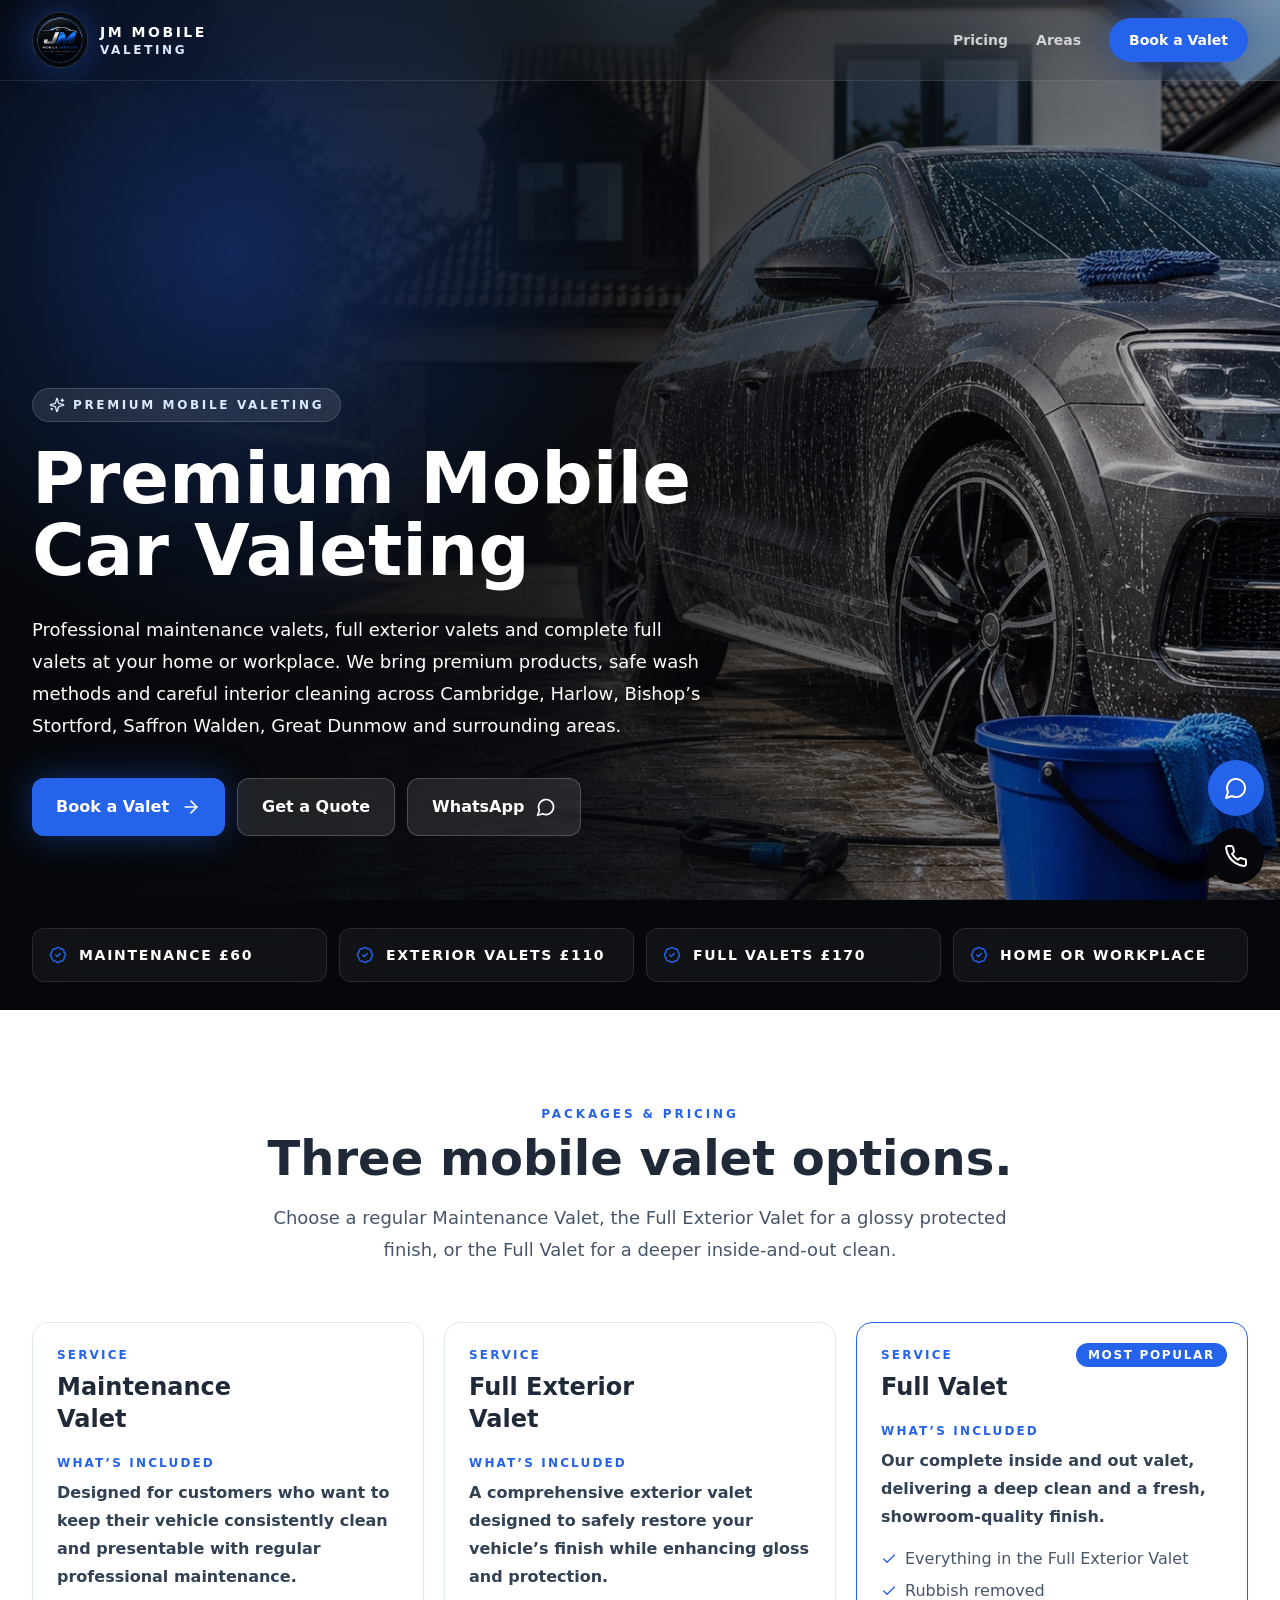
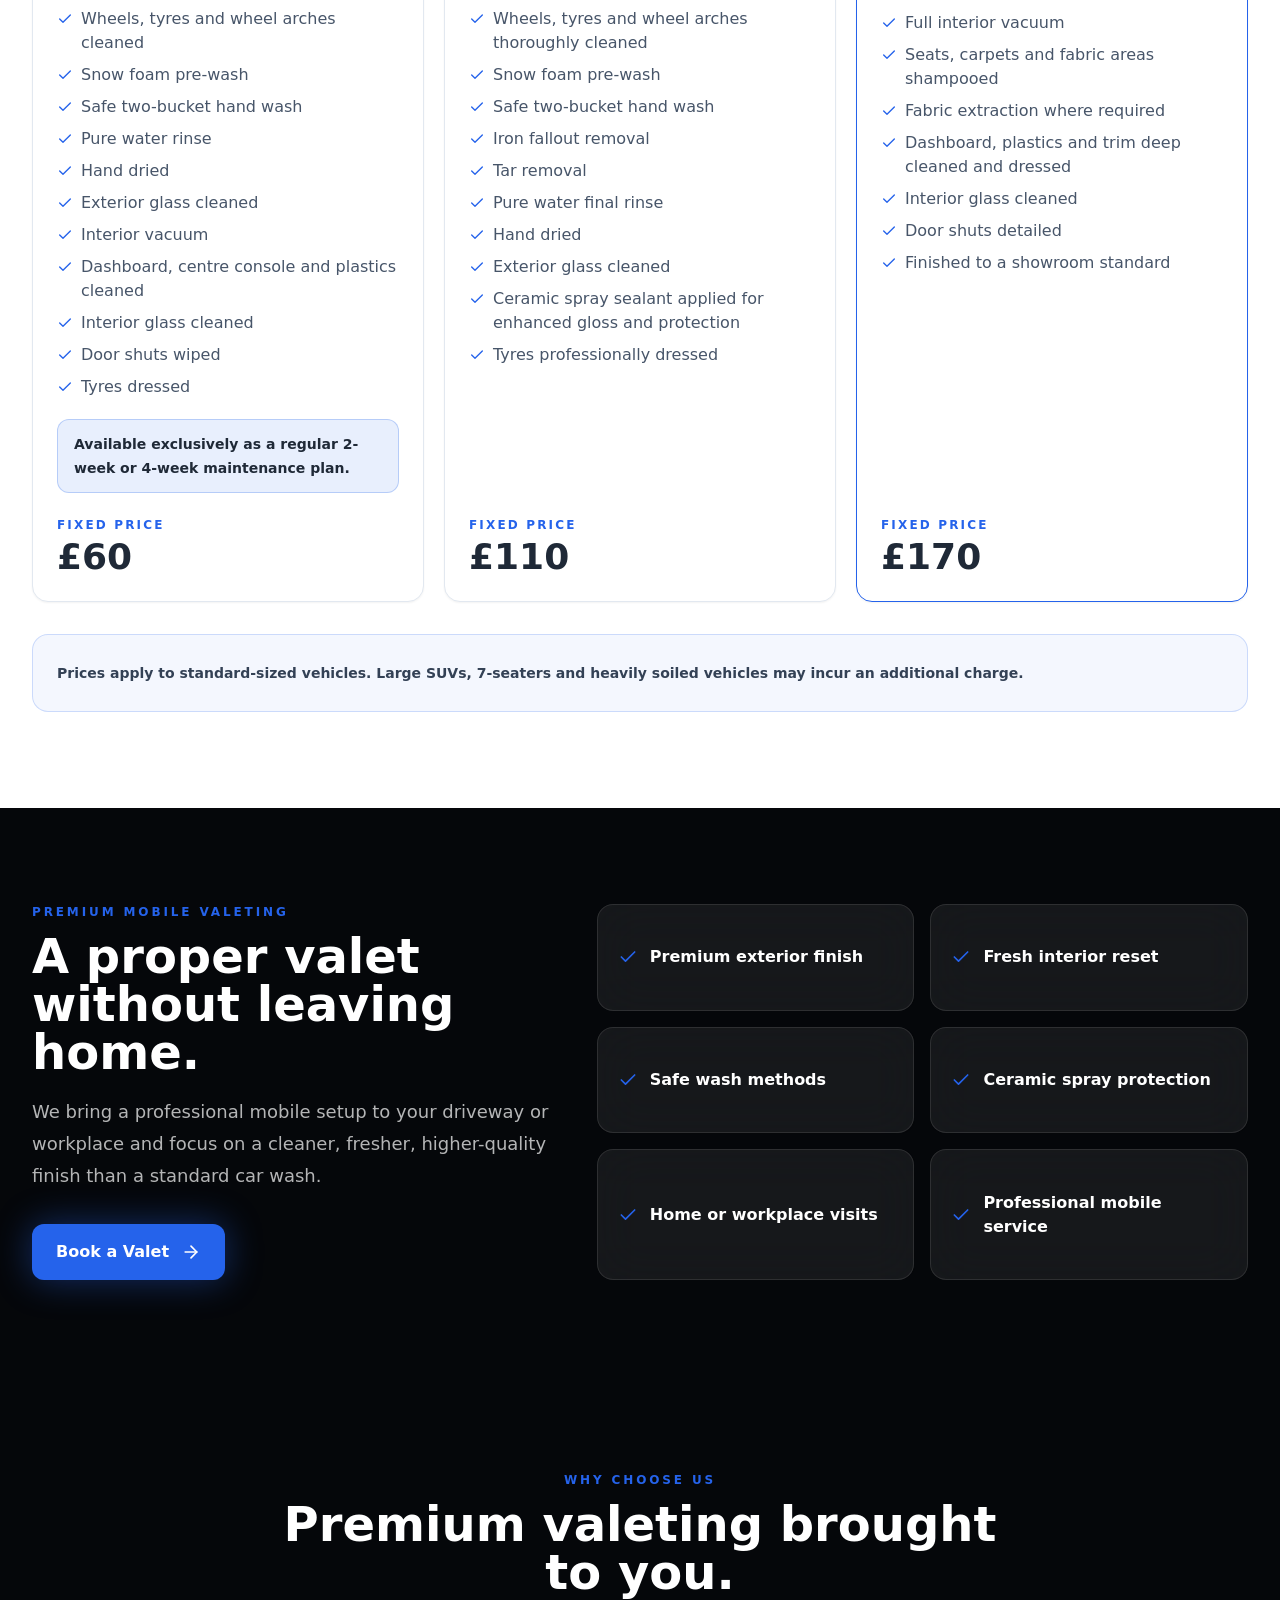
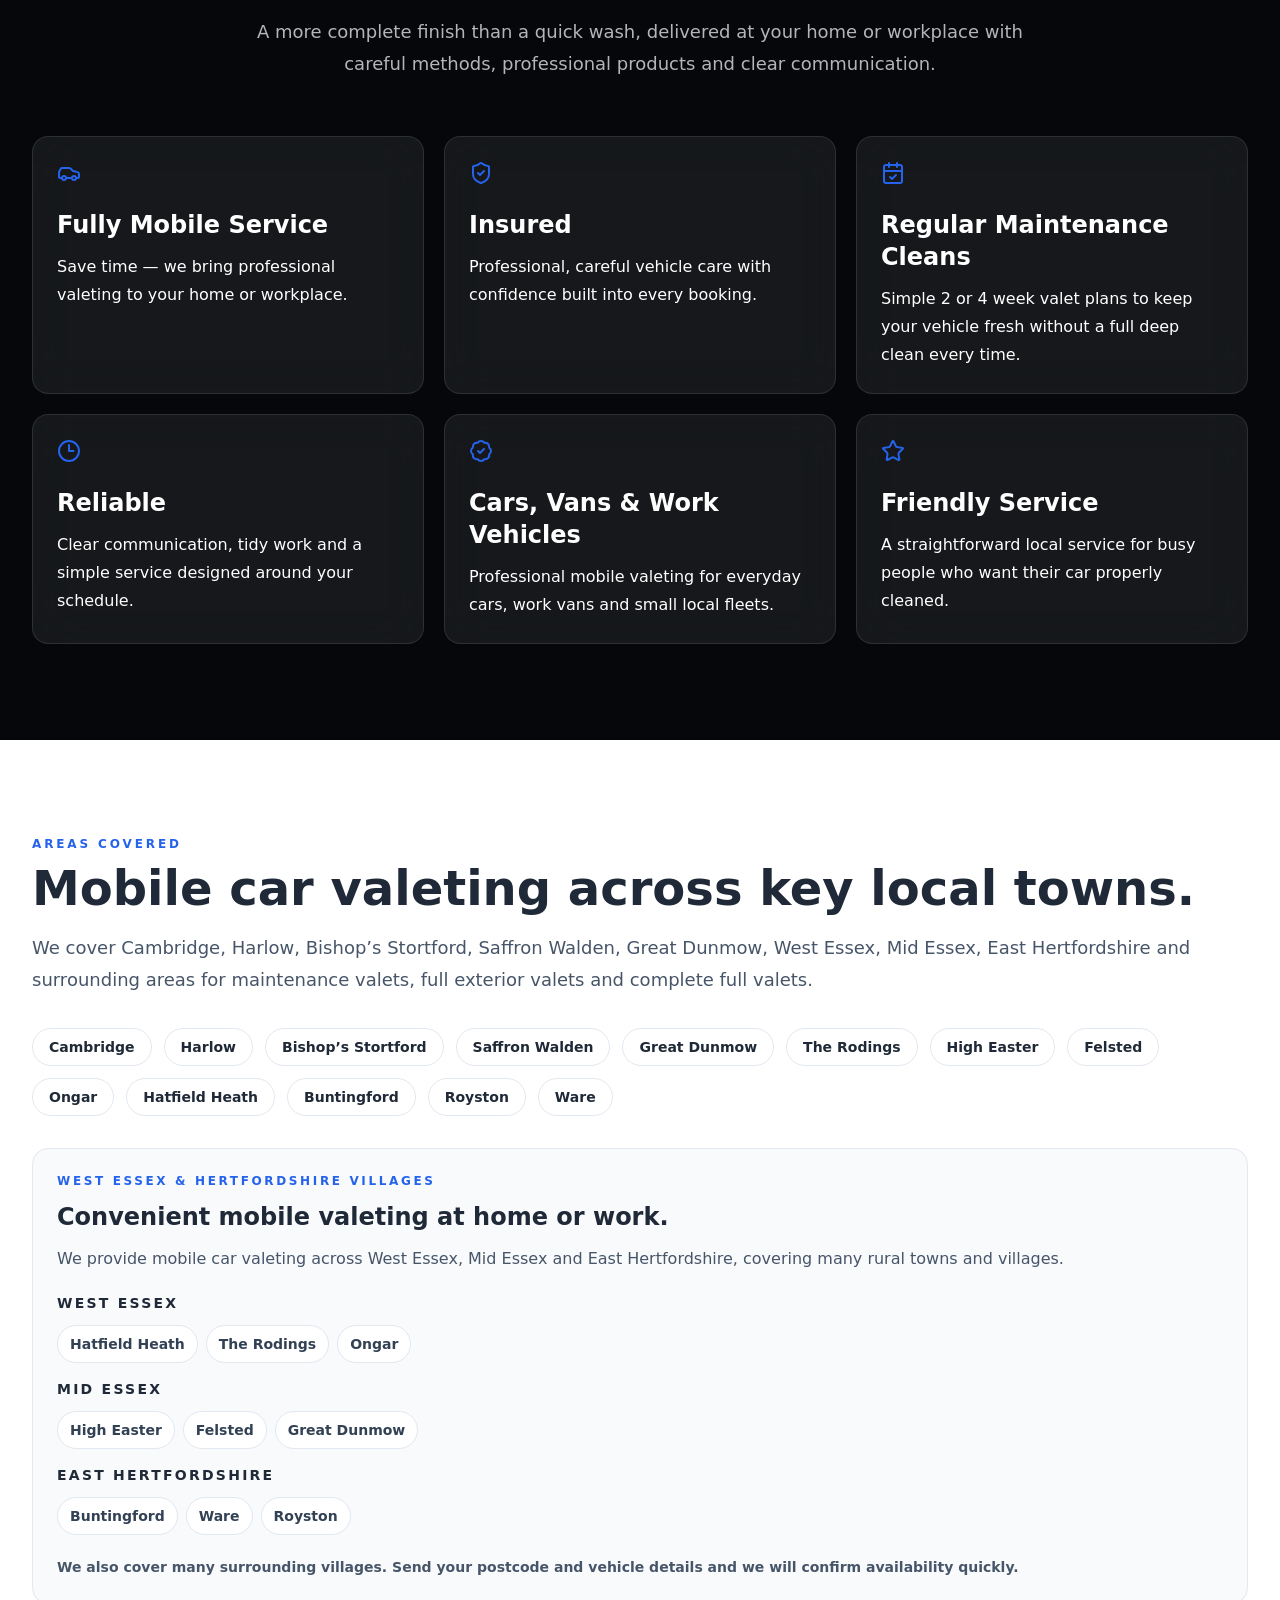
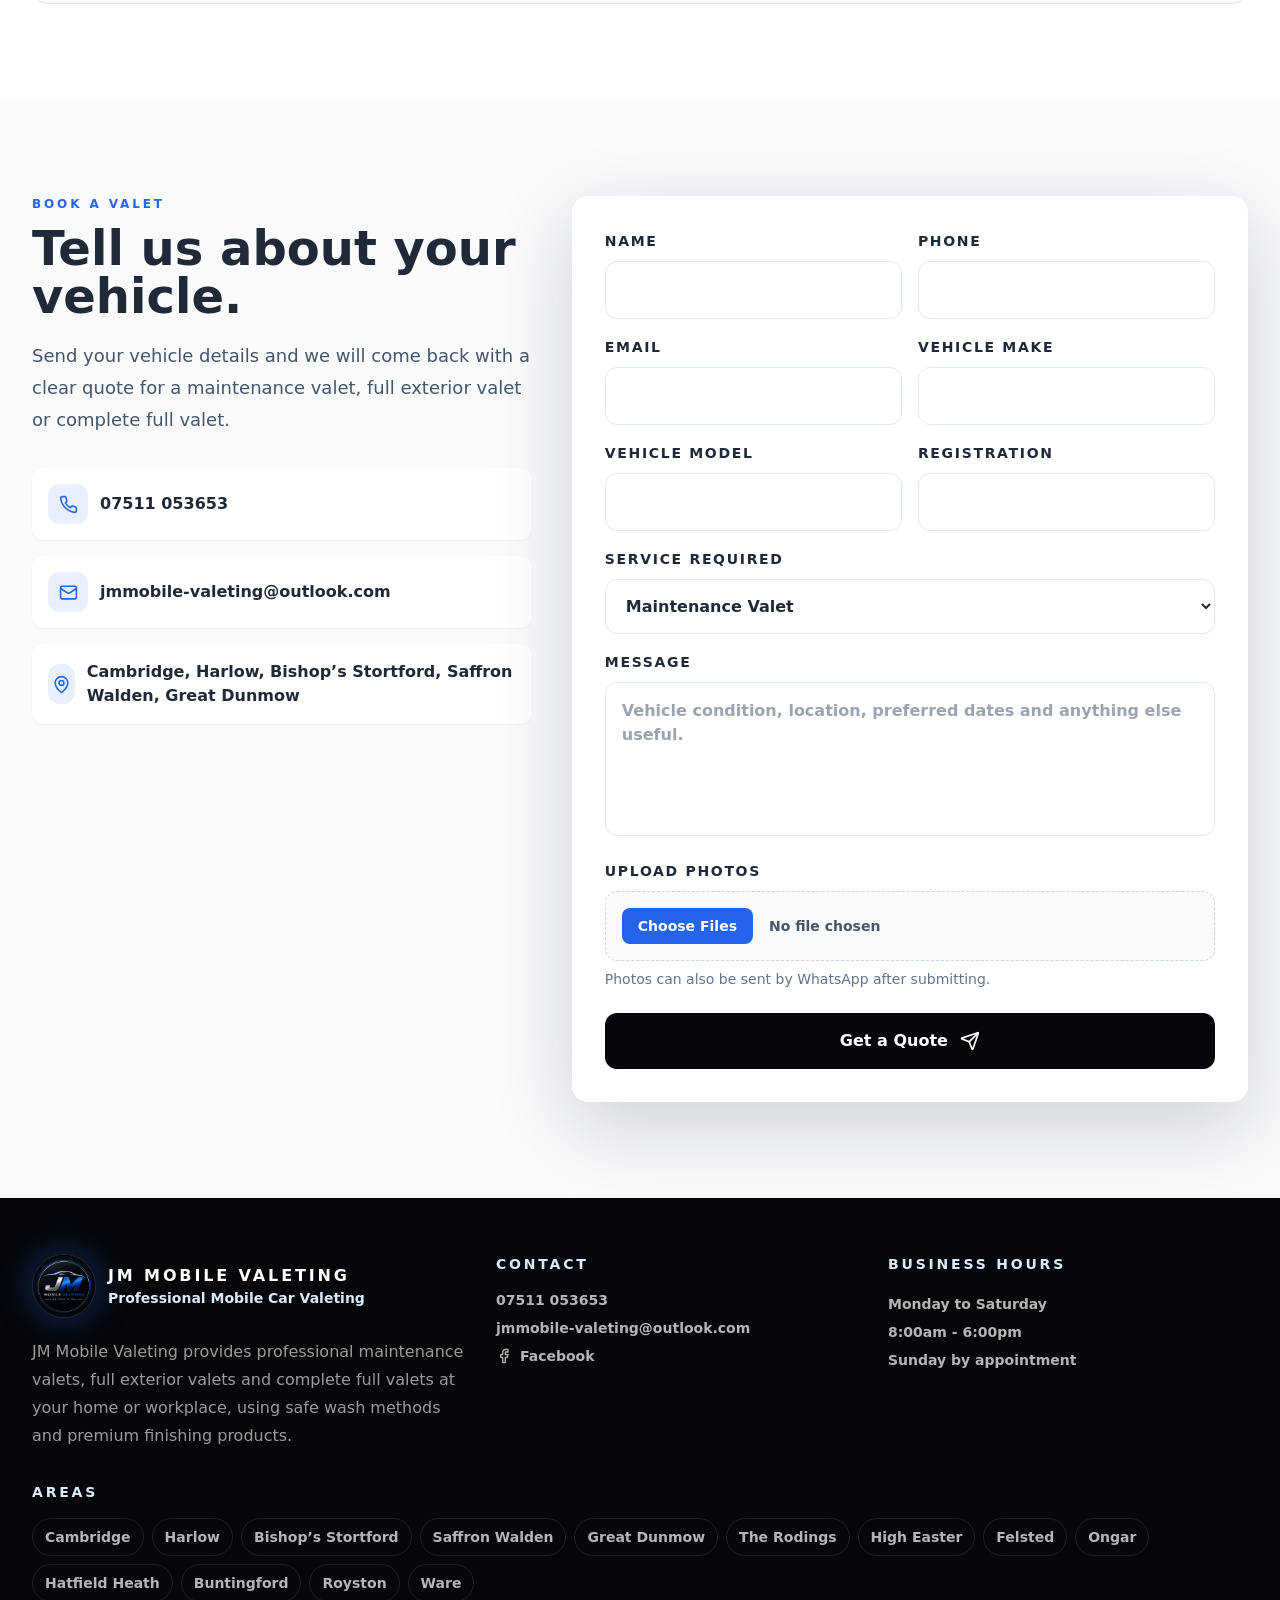
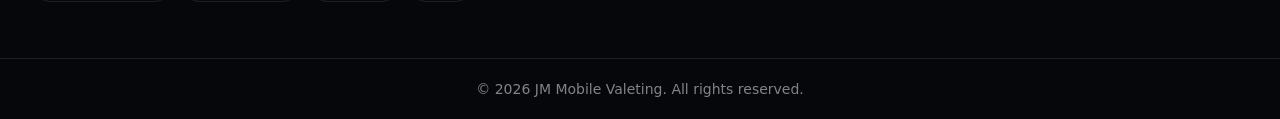
==== commit f9cdc567: "Add files via upload" ====
--- a/index.html
+++ b/index.html
@@ -10,8 +10,8 @@
     <meta property="og:image" content="./valeting-photos/hero-luxury-valeting.jpg" />
     <link rel="icon" href="./favicon.svg" type="image/svg+xml" />
     <title>JM Mobile Valeting | Premium Mobile Valeting</title>
-    <script type="module" crossorigin src="./assets/index-CVUtktS8.js"></script>
-    <link rel="stylesheet" crossorigin href="./assets/index-C4DfrGxs.css">
+    <script type="module" crossorigin src="./assets/index-CciAb3yg.js"></script>
+    <link rel="stylesheet" crossorigin href="./assets/index-uhrSdom8.css">
   </head>
   <body>
     <div id="root"></div>
--- a/assets/index-uhrSdom8.css
+++ b/assets/index-uhrSdom8.css
@@ -0,0 +1 @@
+*,:before,:after{--tw-border-spacing-x: 0;--tw-border-spacing-y: 0;--tw-translate-x: 0;--tw-translate-y: 0;--tw-rotate: 0;--tw-skew-x: 0;--tw-skew-y: 0;--tw-scale-x: 1;--tw-scale-y: 1;--tw-pan-x: ;--tw-pan-y: ;--tw-pinch-zoom: ;--tw-scroll-snap-strictness: proximity;--tw-gradient-from-position: ;--tw-gradient-via-position: ;--tw-gradient-to-position: ;--tw-ordinal: ;--tw-slashed-zero: ;--tw-numeric-figure: ;--tw-numeric-spacing: ;--tw-numeric-fraction: ;--tw-ring-inset: ;--tw-ring-offset-width: 0px;--tw-ring-offset-color: #fff;--tw-ring-color: rgb(59 130 246 / .5);--tw-ring-offset-shadow: 0 0 #0000;--tw-ring-shadow: 0 0 #0000;--tw-shadow: 0 0 #0000;--tw-shadow-colored: 0 0 #0000;--tw-blur: ;--tw-brightness: ;--tw-contrast: ;--tw-grayscale: ;--tw-hue-rotate: ;--tw-invert: ;--tw-saturate: ;--tw-sepia: ;--tw-drop-shadow: ;--tw-backdrop-blur: ;--tw-backdrop-brightness: ;--tw-backdrop-contrast: ;--tw-backdrop-grayscale: ;--tw-backdrop-hue-rotate: ;--tw-backdrop-invert: ;--tw-backdrop-opacity: ;--tw-backdrop-saturate: ;--tw-backdrop-sepia: ;--tw-contain-size: ;--tw-contain-layout: ;--tw-contain-paint: ;--tw-contain-style: }::backdrop{--tw-border-spacing-x: 0;--tw-border-spacing-y: 0;--tw-translate-x: 0;--tw-translate-y: 0;--tw-rotate: 0;--tw-skew-x: 0;--tw-skew-y: 0;--tw-scale-x: 1;--tw-scale-y: 1;--tw-pan-x: ;--tw-pan-y: ;--tw-pinch-zoom: ;--tw-scroll-snap-strictness: proximity;--tw-gradient-from-position: ;--tw-gradient-via-position: ;--tw-gradient-to-position: ;--tw-ordinal: ;--tw-slashed-zero: ;--tw-numeric-figure: ;--tw-numeric-spacing: ;--tw-numeric-fraction: ;--tw-ring-inset: ;--tw-ring-offset-width: 0px;--tw-ring-offset-color: #fff;--tw-ring-color: rgb(59 130 246 / .5);--tw-ring-offset-shadow: 0 0 #0000;--tw-ring-shadow: 0 0 #0000;--tw-shadow: 0 0 #0000;--tw-shadow-colored: 0 0 #0000;--tw-blur: ;--tw-brightness: ;--tw-contrast: ;--tw-grayscale: ;--tw-hue-rotate: ;--tw-invert: ;--tw-saturate: ;--tw-sepia: ;--tw-drop-shadow: ;--tw-backdrop-blur: ;--tw-backdrop-brightness: ;--tw-backdrop-contrast: ;--tw-backdrop-grayscale: ;--tw-backdrop-hue-rotate: ;--tw-backdrop-invert: ;--tw-backdrop-opacity: ;--tw-backdrop-saturate: ;--tw-backdrop-sepia: ;--tw-contain-size: ;--tw-contain-layout: ;--tw-contain-paint: ;--tw-contain-style: }*,:before,:after{box-sizing:border-box;border-width:0;border-style:solid;border-color:#e5e7eb}:before,:after{--tw-content: ""}html,:host{line-height:1.5;-webkit-text-size-adjust:100%;-moz-tab-size:4;-o-tab-size:4;tab-size:4;font-family:ui-sans-serif,system-ui,sans-serif,"Apple Color Emoji","Segoe UI Emoji",Segoe UI Symbol,"Noto Color Emoji";font-feature-settings:normal;font-variation-settings:normal;-webkit-tap-highlight-color:transparent}body{margin:0;line-height:inherit}hr{height:0;color:inherit;border-top-width:1px}abbr:where([title]){-webkit-text-decoration:underline dotted;text-decoration:underline dotted}h1,h2,h3,h4,h5,h6{font-size:inherit;font-weight:inherit}a{color:inherit;text-decoration:inherit}b,strong{font-weight:bolder}code,kbd,samp,pre{font-family:ui-monospace,SFMono-Regular,Menlo,Monaco,Consolas,Liberation Mono,Courier New,monospace;font-feature-settings:normal;font-variation-settings:normal;font-size:1em}small{font-size:80%}sub,sup{font-size:75%;line-height:0;position:relative;vertical-align:baseline}sub{bottom:-.25em}sup{top:-.5em}table{text-indent:0;border-color:inherit;border-collapse:collapse}button,input,optgroup,select,textarea{font-family:inherit;font-feature-settings:inherit;font-variation-settings:inherit;font-size:100%;font-weight:inherit;line-height:inherit;letter-spacing:inherit;color:inherit;margin:0;padding:0}button,select{text-transform:none}button,input:where([type=button]),input:where([type=reset]),input:where([type=submit]){-webkit-appearance:button;background-color:transparent;background-image:none}:-moz-focusring{outline:auto}:-moz-ui-invalid{box-shadow:none}progress{vertical-align:baseline}::-webkit-inner-spin-button,::-webkit-outer-spin-button{height:auto}[type=search]{-webkit-appearance:textfield;outline-offset:-2px}::-webkit-search-decoration{-webkit-appearance:none}::-webkit-file-upload-button{-webkit-appearance:button;font:inherit}summary{display:list-item}blockquote,dl,dd,h1,h2,h3,h4,h5,h6,hr,figure,p,pre{margin:0}fieldset{margin:0;padding:0}legend{padding:0}ol,ul,menu{list-style:none;margin:0;padding:0}dialog{padding:0}textarea{resize:vertical}input::-moz-placeholder,textarea::-moz-placeholder{opacity:1;color:#9ca3af}input::placeholder,textarea::placeholder{opacity:1;color:#9ca3af}button,[role=button]{cursor:pointer}:disabled{cursor:default}img,svg,video,canvas,audio,iframe,embed,object{display:block;vertical-align:middle}img,video{max-width:100%;height:auto}[hidden]:where(:not([hidden=until-found])){display:none}html{scroll-behavior:smooth}body{margin:0;min-width:320px;background:#fff;font-family:Inter,ui-sans-serif,system-ui,sans-serif;-webkit-font-smoothing:antialiased;text-rendering:optimizeLegibility}*{box-sizing:border-box}::-moz-selection{background:#2563eb;color:#fff}::selection{background:#2563eb;color:#fff}.visible{visibility:visible}.fixed{position:fixed}.absolute{position:absolute}.relative{position:relative}.inset-0{inset:0}.inset-x-0{left:0;right:0}.bottom-4{bottom:1rem}.right-4{right:1rem}.right-5{right:1.25rem}.top-0{top:0}.top-4{top:1rem}.top-5{top:1.25rem}.z-50{z-index:50}.mx-auto{margin-left:auto;margin-right:auto}.mb-14{margin-bottom:3.5rem}.mb-3{margin-bottom:.75rem}.mb-5{margin-bottom:1.25rem}.mt-1{margin-top:.25rem}.mt-2{margin-top:.5rem}.mt-3{margin-top:.75rem}.mt-4{margin-top:1rem}.mt-5{margin-top:1.25rem}.mt-6{margin-top:1.5rem}.mt-7{margin-top:1.75rem}.mt-8{margin-top:2rem}.mt-9{margin-top:2.25rem}.mt-auto{margin-top:auto}.block{display:block}.flex{display:flex}.inline-flex{display:inline-flex}.grid{display:grid}.hidden{display:none}.h-10{height:2.5rem}.h-12{height:3rem}.h-14{height:3.5rem}.h-16{height:4rem}.h-20{height:5rem}.h-full{height:100%}.h-px{height:1px}.min-h-\[82vh\]{min-height:82vh}.min-h-screen{min-height:100vh}.w-10{width:2.5rem}.w-12{width:3rem}.w-14{width:3.5rem}.w-16{width:4rem}.w-full{width:100%}.max-w-2xl{max-width:42rem}.max-w-3xl{max-width:48rem}.max-w-7xl{max-width:80rem}.max-w-md{max-width:28rem}.shrink-0{flex-shrink:0}.-translate-x-full{--tw-translate-x: -100%;transform:translate(var(--tw-translate-x),var(--tw-translate-y)) rotate(var(--tw-rotate)) skew(var(--tw-skew-x)) skewY(var(--tw-skew-y)) scaleX(var(--tw-scale-x)) scaleY(var(--tw-scale-y))}.resize-none{resize:none}.flex-col{flex-direction:column}.flex-wrap{flex-wrap:wrap}.place-items-center{place-items:center}.items-end{align-items:flex-end}.items-center{align-items:center}.justify-center{justify-content:center}.justify-between{justify-content:space-between}.gap-10{gap:2.5rem}.gap-2{gap:.5rem}.gap-3{gap:.75rem}.gap-4{gap:1rem}.gap-5{gap:1.25rem}.gap-7{gap:1.75rem}.gap-8{gap:2rem}.space-y-2>:not([hidden])~:not([hidden]){--tw-space-y-reverse: 0;margin-top:calc(.5rem * calc(1 - var(--tw-space-y-reverse)));margin-bottom:calc(.5rem * var(--tw-space-y-reverse))}.overflow-hidden{overflow:hidden}.rounded-2xl{border-radius:1rem}.rounded-full{border-radius:9999px}.rounded-xl{border-radius:.75rem}.border{border-width:1px}.border-b{border-bottom-width:1px}.border-t{border-top-width:1px}.border-dashed{border-style:dashed}.border-electric{--tw-border-opacity: 1;border-color:rgb(37 99 235 / var(--tw-border-opacity, 1))}.border-electric\/20{border-color:#2563eb33}.border-electric\/25{border-color:#2563eb40}.border-slate-200{--tw-border-opacity: 1;border-color:rgb(226 232 240 / var(--tw-border-opacity, 1))}.border-slate-300{--tw-border-opacity: 1;border-color:rgb(203 213 225 / var(--tw-border-opacity, 1))}.border-white\/10{border-color:#ffffff1a}.border-white\/15{border-color:#ffffff26}.border-white\/20{border-color:#fff3}.border-white\/70{border-color:#ffffffb3}.bg-\[\#05070a\]{--tw-bg-opacity: 1;background-color:rgb(5 7 10 / var(--tw-bg-opacity, 1))}.bg-electric{--tw-bg-opacity: 1;background-color:rgb(37 99 235 / var(--tw-bg-opacity, 1))}.bg-electric\/10{background-color:#2563eb1a}.bg-electric\/5{background-color:#2563eb0d}.bg-slate-100{--tw-bg-opacity: 1;background-color:rgb(241 245 249 / var(--tw-bg-opacity, 1))}.bg-slate-50{--tw-bg-opacity: 1;background-color:rgb(248 250 252 / var(--tw-bg-opacity, 1))}.bg-white{--tw-bg-opacity: 1;background-color:rgb(255 255 255 / var(--tw-bg-opacity, 1))}.bg-white\/10{background-color:#ffffff1a}.bg-white\/85{background-color:#ffffffd9}.bg-white\/\[0\.05\]{background-color:#ffffff0d}.bg-white\/\[0\.07\]{background-color:#ffffff12}.bg-\[linear-gradient\(90deg\,\#05070a_0\%\,rgba\(5\,7\,10\,\.88\)_42\%\,rgba\(5\,7\,10\,\.18\)_100\%\)\]{background-image:linear-gradient(90deg,#05070a,#05070ae0 42%,#05070a2e)}.bg-\[linear-gradient\(90deg\,\#05070a_0\%\,rgba\(5\,7\,10\,\.88\)_46\%\,rgba\(5\,7\,10\,\.24\)_100\%\)\]{background-image:linear-gradient(90deg,#05070a,#05070ae0 46%,#05070a3d)}.bg-\[radial-gradient\(circle_at_18\%_28\%\,rgba\(37\,99\,235\,\.34\)\,transparent_32\%\)\]{background-image:radial-gradient(circle at 18% 28%,rgba(37,99,235,.34),transparent 32%)}.bg-gradient-to-r{background-image:linear-gradient(to right,var(--tw-gradient-stops))}.from-transparent{--tw-gradient-from: transparent var(--tw-gradient-from-position);--tw-gradient-to: rgb(0 0 0 / 0) var(--tw-gradient-to-position);--tw-gradient-stops: var(--tw-gradient-from), var(--tw-gradient-to)}.via-electric{--tw-gradient-to: rgb(37 99 235 / 0) var(--tw-gradient-to-position);--tw-gradient-stops: var(--tw-gradient-from), #2563EB var(--tw-gradient-via-position), var(--tw-gradient-to)}.to-transparent{--tw-gradient-to: transparent var(--tw-gradient-to-position)}.object-cover{-o-object-fit:cover;object-fit:cover}.p-4{padding:1rem}.p-5{padding:1.25rem}.p-6{padding:1.5rem}.px-3{padding-left:.75rem;padding-right:.75rem}.px-4{padding-left:1rem;padding-right:1rem}.px-5{padding-left:1.25rem;padding-right:1.25rem}.px-6{padding-left:1.5rem;padding-right:1.5rem}.py-1{padding-top:.25rem;padding-bottom:.25rem}.py-14{padding-top:3.5rem;padding-bottom:3.5rem}.py-2{padding-top:.5rem;padding-bottom:.5rem}.py-24{padding-top:6rem;padding-bottom:6rem}.py-3{padding-top:.75rem;padding-bottom:.75rem}.py-4{padding-top:1rem;padding-bottom:1rem}.py-5{padding-top:1.25rem;padding-bottom:1.25rem}.py-7{padding-top:1.75rem;padding-bottom:1.75rem}.pb-16{padding-bottom:4rem}.pr-28{padding-right:7rem}.pt-24{padding-top:6rem}.pt-5{padding-top:1.25rem}.pt-6{padding-top:1.5rem}.text-center{text-align:center}.text-2xl{font-size:1.5rem;line-height:2rem}.text-4xl{font-size:2.25rem;line-height:2.5rem}.text-5xl{font-size:3rem;line-height:1}.text-lg{font-size:1.125rem;line-height:1.75rem}.text-sm{font-size:.875rem;line-height:1.25rem}.text-xs{font-size:.75rem;line-height:1rem}.font-black{font-weight:900}.font-bold{font-weight:700}.font-semibold{font-weight:600}.uppercase{text-transform:uppercase}.leading-6{line-height:1.5rem}.leading-7{line-height:1.75rem}.leading-8{line-height:2rem}.leading-\[0\.96\]{line-height:.96}.tracking-\[0\.12em\]{letter-spacing:.12em}.tracking-\[0\.14em\]{letter-spacing:.14em}.tracking-\[0\.16em\]{letter-spacing:.16em}.tracking-\[0\.18em\]{letter-spacing:.18em}.tracking-\[0\.22em\]{letter-spacing:.22em}.tracking-\[0\.24em\]{letter-spacing:.24em}.tracking-\[0\.2em\]{letter-spacing:.2em}.text-blue-100{--tw-text-opacity: 1;color:rgb(219 234 254 / var(--tw-text-opacity, 1))}.text-electric{--tw-text-opacity: 1;color:rgb(37 99 235 / var(--tw-text-opacity, 1))}.text-graphite{--tw-text-opacity: 1;color:rgb(31 41 55 / var(--tw-text-opacity, 1))}.text-slate-500{--tw-text-opacity: 1;color:rgb(100 116 139 / var(--tw-text-opacity, 1))}.text-slate-600{--tw-text-opacity: 1;color:rgb(71 85 105 / var(--tw-text-opacity, 1))}.text-slate-700{--tw-text-opacity: 1;color:rgb(51 65 85 / var(--tw-text-opacity, 1))}.text-white{--tw-text-opacity: 1;color:rgb(255 255 255 / var(--tw-text-opacity, 1))}.text-white\/50{color:#ffffff80}.text-white\/60{color:#fff9}.text-white\/70{color:#ffffffb3}.text-white\/75{color:#ffffffbf}.shadow-glow{--tw-shadow: 0 0 36px rgba(37, 99, 235, .42);--tw-shadow-colored: 0 0 36px var(--tw-shadow-color);box-shadow:var(--tw-ring-offset-shadow, 0 0 #0000),var(--tw-ring-shadow, 0 0 #0000),var(--tw-shadow)}.shadow-premium{--tw-shadow: 0 24px 80px rgba(15, 23, 42, .18);--tw-shadow-colored: 0 24px 80px var(--tw-shadow-color);box-shadow:var(--tw-ring-offset-shadow, 0 0 #0000),var(--tw-ring-shadow, 0 0 #0000),var(--tw-shadow)}.shadow-sm{--tw-shadow: 0 1px 2px 0 rgb(0 0 0 / .05);--tw-shadow-colored: 0 1px 2px 0 var(--tw-shadow-color);box-shadow:var(--tw-ring-offset-shadow, 0 0 #0000),var(--tw-ring-shadow, 0 0 #0000),var(--tw-shadow)}.outline-none{outline:2px solid transparent;outline-offset:2px}.backdrop-blur-2xl{--tw-backdrop-blur: blur(40px);-webkit-backdrop-filter:var(--tw-backdrop-blur) var(--tw-backdrop-brightness) var(--tw-backdrop-contrast) var(--tw-backdrop-grayscale) var(--tw-backdrop-hue-rotate) var(--tw-backdrop-invert) var(--tw-backdrop-opacity) var(--tw-backdrop-saturate) var(--tw-backdrop-sepia);backdrop-filter:var(--tw-backdrop-blur) var(--tw-backdrop-brightness) var(--tw-backdrop-contrast) var(--tw-backdrop-grayscale) var(--tw-backdrop-hue-rotate) var(--tw-backdrop-invert) var(--tw-backdrop-opacity) var(--tw-backdrop-saturate) var(--tw-backdrop-sepia)}.backdrop-blur-xl{--tw-backdrop-blur: blur(24px);-webkit-backdrop-filter:var(--tw-backdrop-blur) var(--tw-backdrop-brightness) var(--tw-backdrop-contrast) var(--tw-backdrop-grayscale) var(--tw-backdrop-hue-rotate) var(--tw-backdrop-invert) var(--tw-backdrop-opacity) var(--tw-backdrop-saturate) var(--tw-backdrop-sepia);backdrop-filter:var(--tw-backdrop-blur) var(--tw-backdrop-brightness) var(--tw-backdrop-contrast) var(--tw-backdrop-grayscale) var(--tw-backdrop-hue-rotate) var(--tw-backdrop-invert) var(--tw-backdrop-opacity) var(--tw-backdrop-saturate) var(--tw-backdrop-sepia)}.transition{transition-property:color,background-color,border-color,text-decoration-color,fill,stroke,opacity,box-shadow,transform,filter,backdrop-filter;transition-timing-function:cubic-bezier(.4,0,.2,1);transition-duration:.15s}.file\:mr-4::file-selector-button{margin-right:1rem}.file\:rounded-lg::file-selector-button{border-radius:.5rem}.file\:border-0::file-selector-button{border-width:0px}.file\:bg-electric::file-selector-button{--tw-bg-opacity: 1;background-color:rgb(37 99 235 / var(--tw-bg-opacity, 1))}.file\:px-4::file-selector-button{padding-left:1rem;padding-right:1rem}.file\:py-2::file-selector-button{padding-top:.5rem;padding-bottom:.5rem}.file\:font-black::file-selector-button{font-weight:900}.file\:text-white::file-selector-button{--tw-text-opacity: 1;color:rgb(255 255 255 / var(--tw-text-opacity, 1))}.hover\:border-electric:hover{--tw-border-opacity: 1;border-color:rgb(37 99 235 / var(--tw-border-opacity, 1))}.hover\:bg-blue-500:hover{--tw-bg-opacity: 1;background-color:rgb(59 130 246 / var(--tw-bg-opacity, 1))}.hover\:bg-electric:hover{--tw-bg-opacity: 1;background-color:rgb(37 99 235 / var(--tw-bg-opacity, 1))}.hover\:bg-white\/20:hover{background-color:#fff3}.hover\:text-blue-100:hover{--tw-text-opacity: 1;color:rgb(219 234 254 / var(--tw-text-opacity, 1))}.hover\:text-electric:hover{--tw-text-opacity: 1;color:rgb(37 99 235 / var(--tw-text-opacity, 1))}.hover\:shadow-premium:hover{--tw-shadow: 0 24px 80px rgba(15, 23, 42, .18);--tw-shadow-colored: 0 24px 80px var(--tw-shadow-color);box-shadow:var(--tw-ring-offset-shadow, 0 0 #0000),var(--tw-ring-shadow, 0 0 #0000),var(--tw-shadow)}.focus\:border-electric:focus{--tw-border-opacity: 1;border-color:rgb(37 99 235 / var(--tw-border-opacity, 1))}.focus\:ring-4:focus{--tw-ring-offset-shadow: var(--tw-ring-inset) 0 0 0 var(--tw-ring-offset-width) var(--tw-ring-offset-color);--tw-ring-shadow: var(--tw-ring-inset) 0 0 0 calc(4px + var(--tw-ring-offset-width)) var(--tw-ring-color);box-shadow:var(--tw-ring-offset-shadow),var(--tw-ring-shadow),var(--tw-shadow, 0 0 #0000)}.focus\:ring-electric\/15:focus{--tw-ring-color: rgb(37 99 235 / .15)}@media(min-width:640px){.sm\:col-span-2{grid-column:span 2 / span 2}.sm\:grid-cols-2{grid-template-columns:repeat(2,minmax(0,1fr))}.sm\:flex-row{flex-direction:row}.sm\:p-8{padding:2rem}.sm\:text-5xl{font-size:3rem;line-height:1}.sm\:text-6xl{font-size:3.75rem;line-height:1}}@media(min-width:768px){.md\:scale-\[1\.03\]{--tw-scale-x: 1.03;--tw-scale-y: 1.03;transform:translate(var(--tw-translate-x),var(--tw-translate-y)) rotate(var(--tw-rotate)) skew(var(--tw-skew-x)) skewY(var(--tw-skew-y)) scaleX(var(--tw-scale-x)) scaleY(var(--tw-scale-y))}.md\:grid-cols-2{grid-template-columns:repeat(2,minmax(0,1fr))}.md\:grid-cols-4{grid-template-columns:repeat(4,minmax(0,1fr))}.md\:shadow-premium{--tw-shadow: 0 24px 80px rgba(15, 23, 42, .18);--tw-shadow-colored: 0 24px 80px var(--tw-shadow-color);box-shadow:var(--tw-ring-offset-shadow, 0 0 #0000),var(--tw-ring-shadow, 0 0 #0000),var(--tw-shadow)}}@media(min-width:1024px){.lg\:col-span-3{grid-column:span 3 / span 3}.lg\:flex{display:flex}.lg\:scale-\[1\.04\]{--tw-scale-x: 1.04;--tw-scale-y: 1.04;transform:translate(var(--tw-translate-x),var(--tw-translate-y)) rotate(var(--tw-rotate)) skew(var(--tw-skew-x)) skewY(var(--tw-skew-y)) scaleX(var(--tw-scale-x)) scaleY(var(--tw-scale-y))}.lg\:grid-cols-3{grid-template-columns:repeat(3,minmax(0,1fr))}.lg\:grid-cols-\[\.85fr_1\.15fr\]{grid-template-columns:.85fr 1.15fr}.lg\:grid-cols-\[\.9fr_1\.1fr\]{grid-template-columns:.9fr 1.1fr}.lg\:grid-cols-\[1\.2fr_1fr_1fr\]{grid-template-columns:1.2fr 1fr 1fr}.lg\:items-stretch{align-items:stretch}.lg\:px-8{padding-left:2rem;padding-right:2rem}.lg\:text-7xl{font-size:4.5rem;line-height:1}}@media(min-width:1280px){.xl\:grid-cols-3{grid-template-columns:repeat(3,minmax(0,1fr))}}
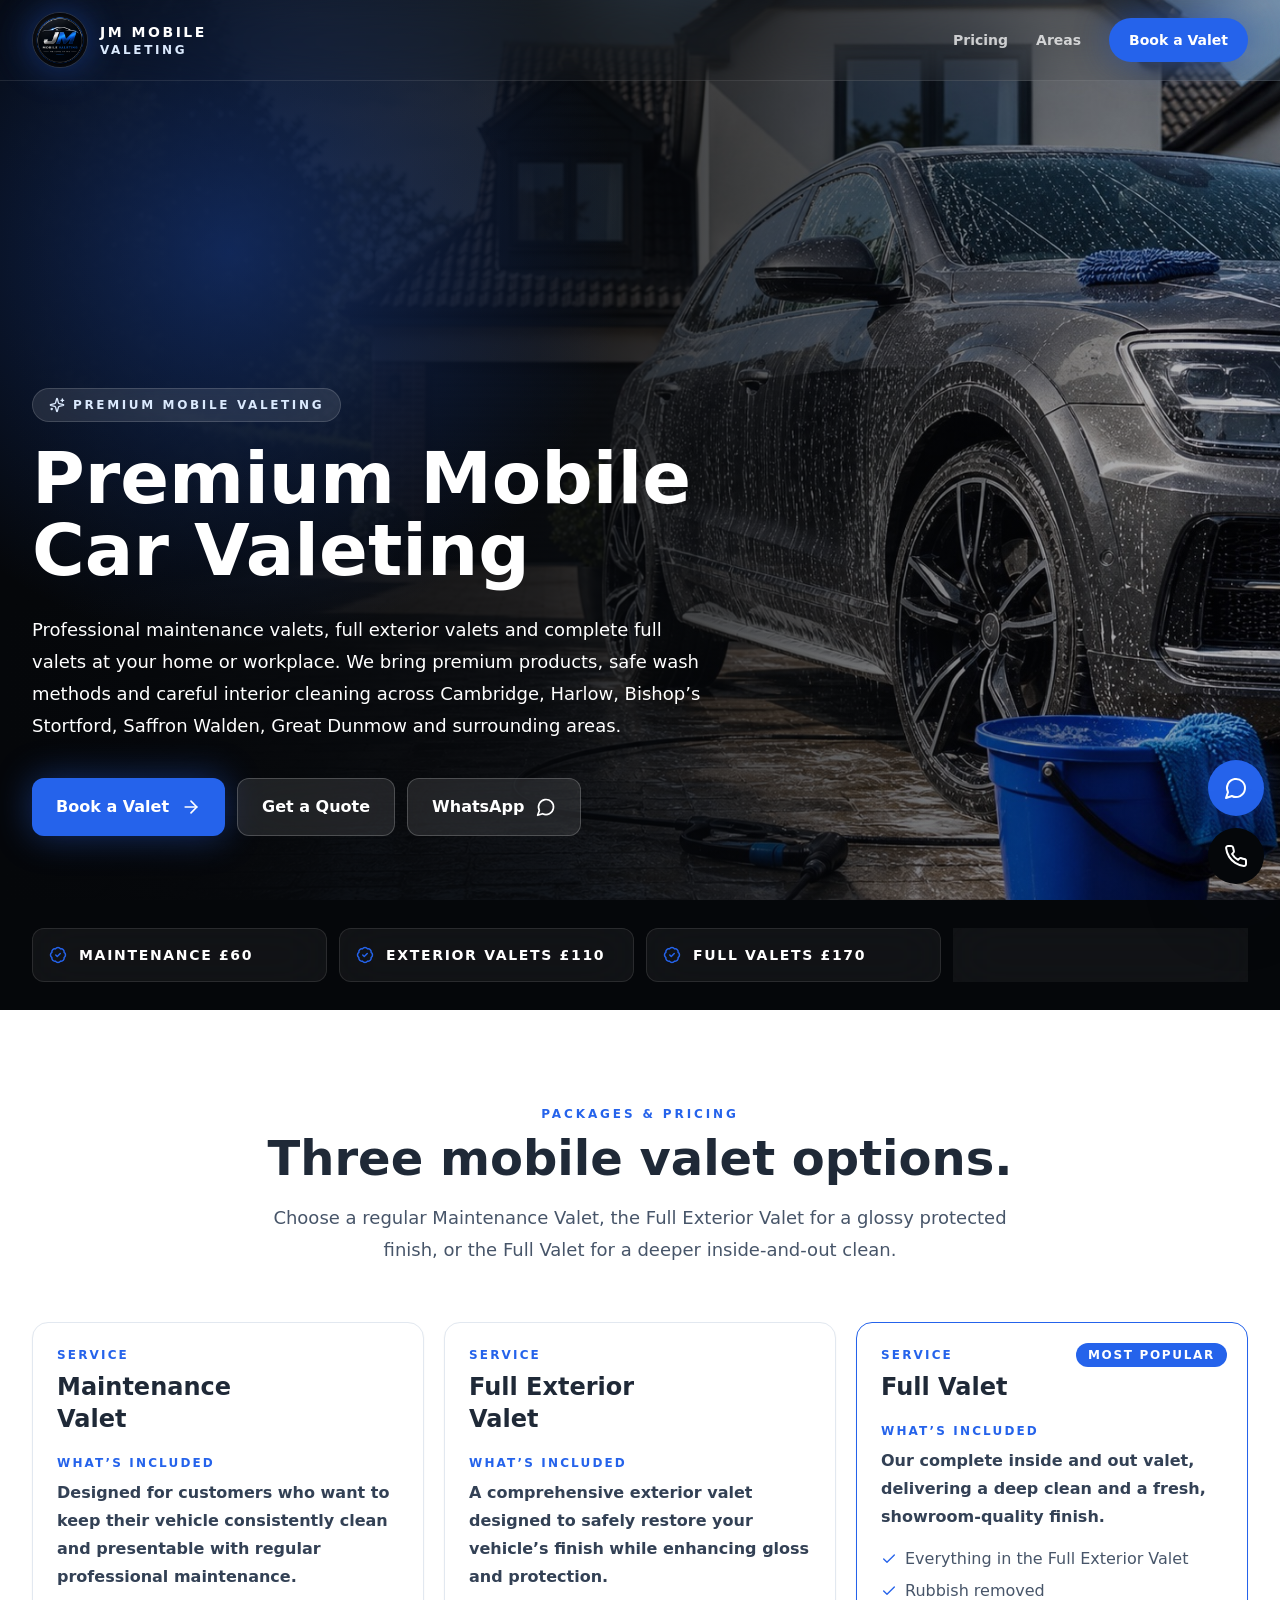
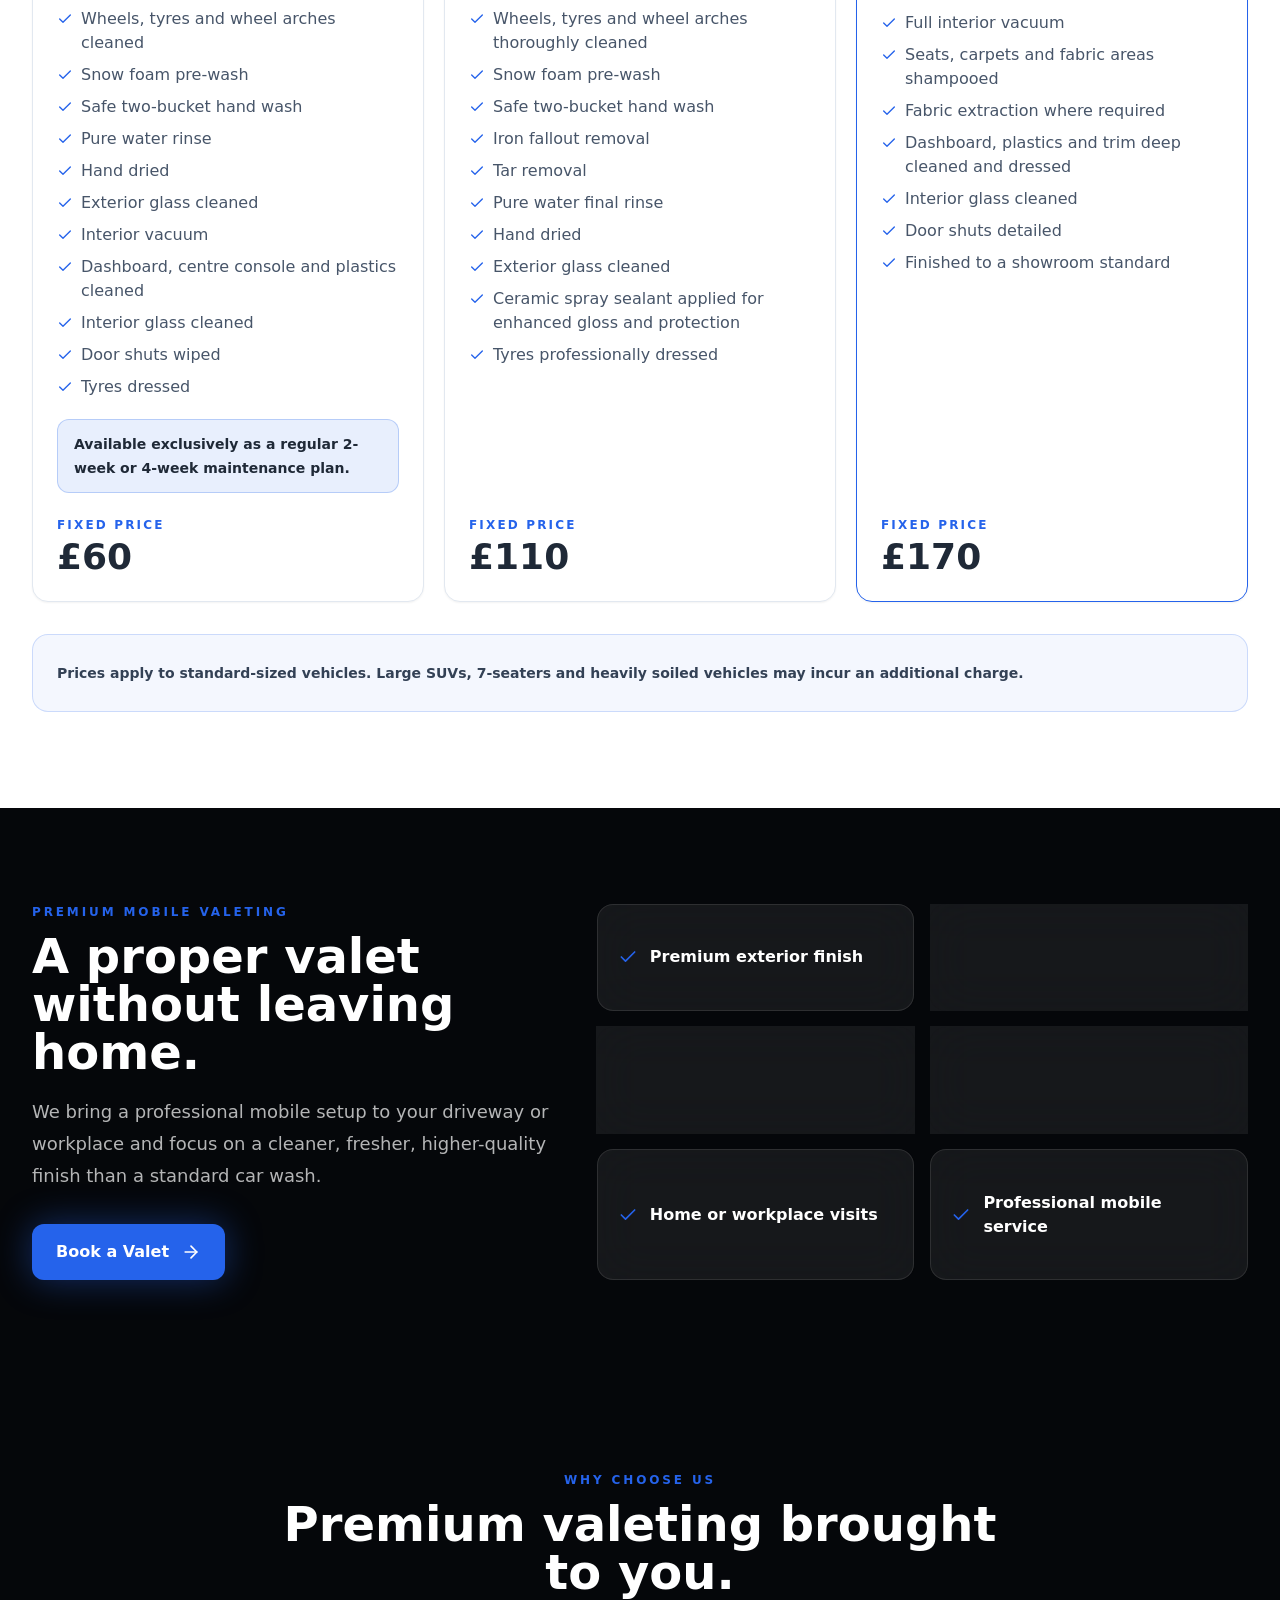
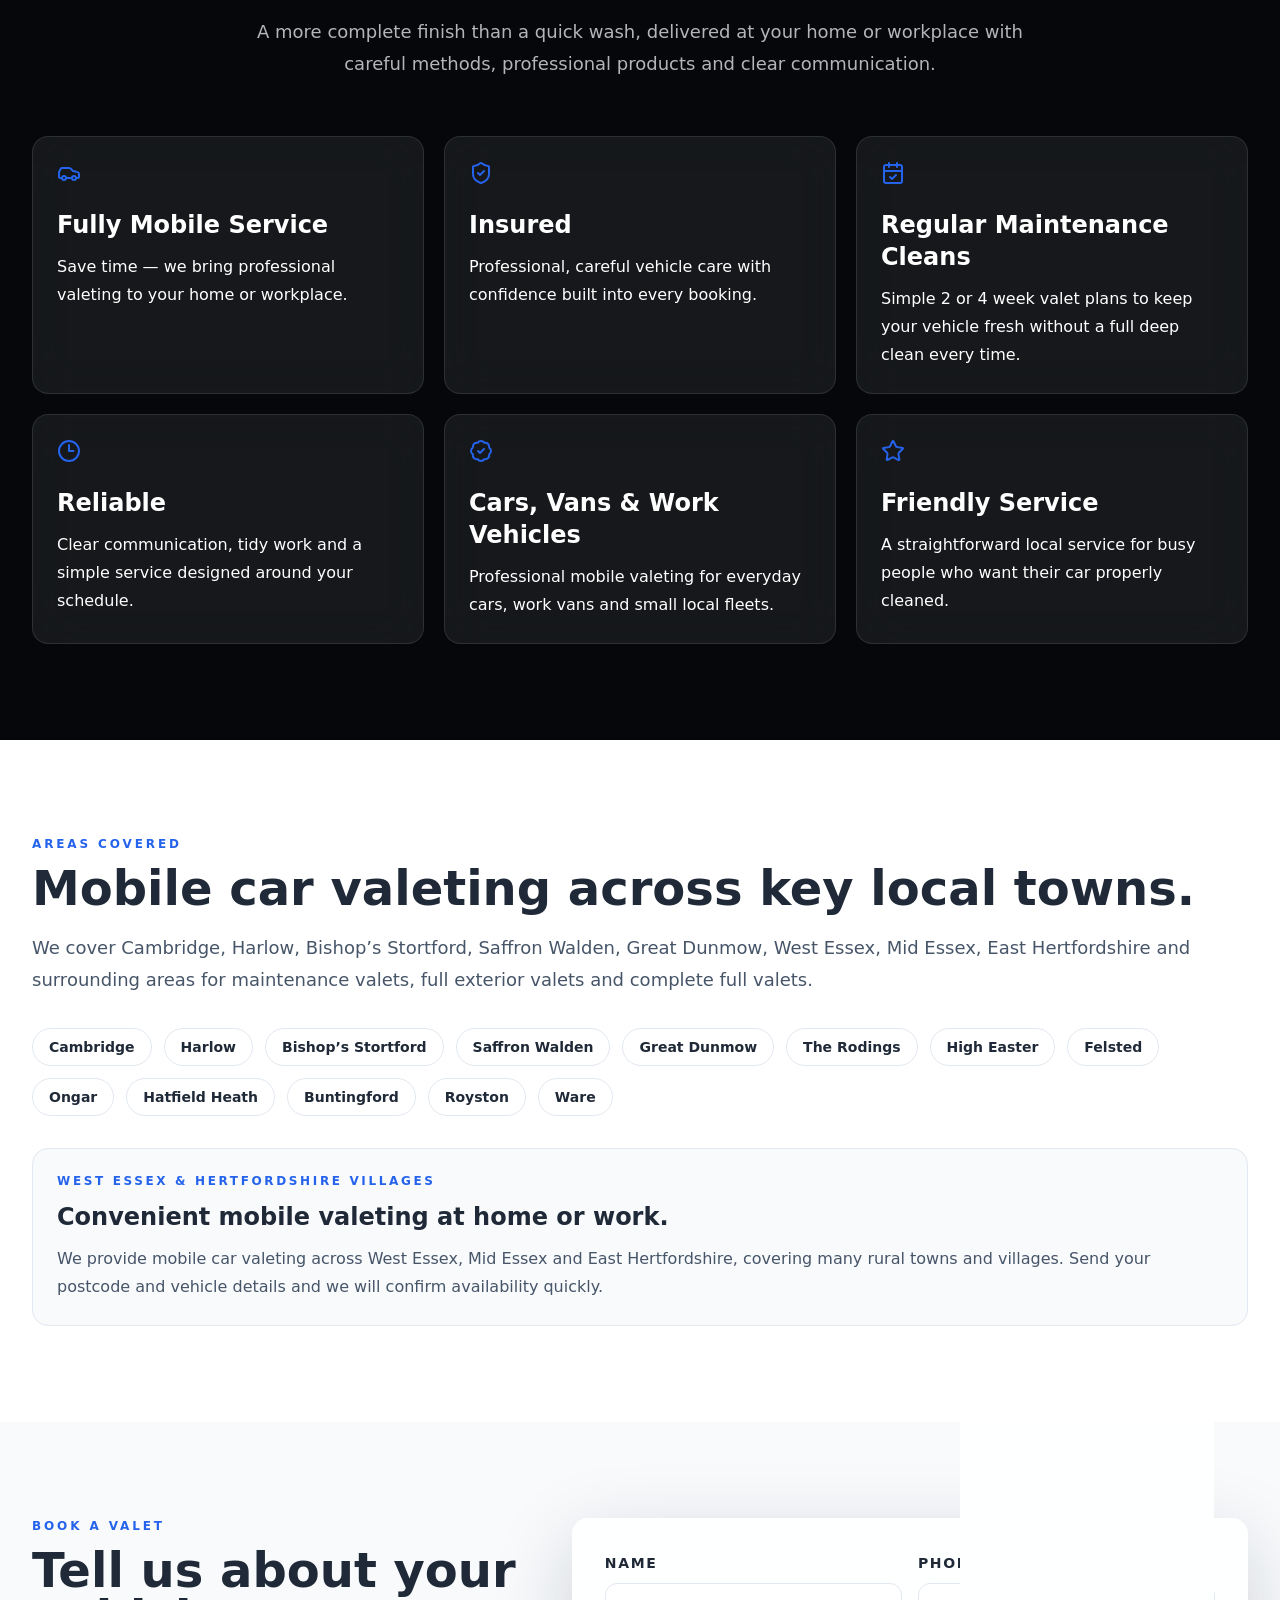
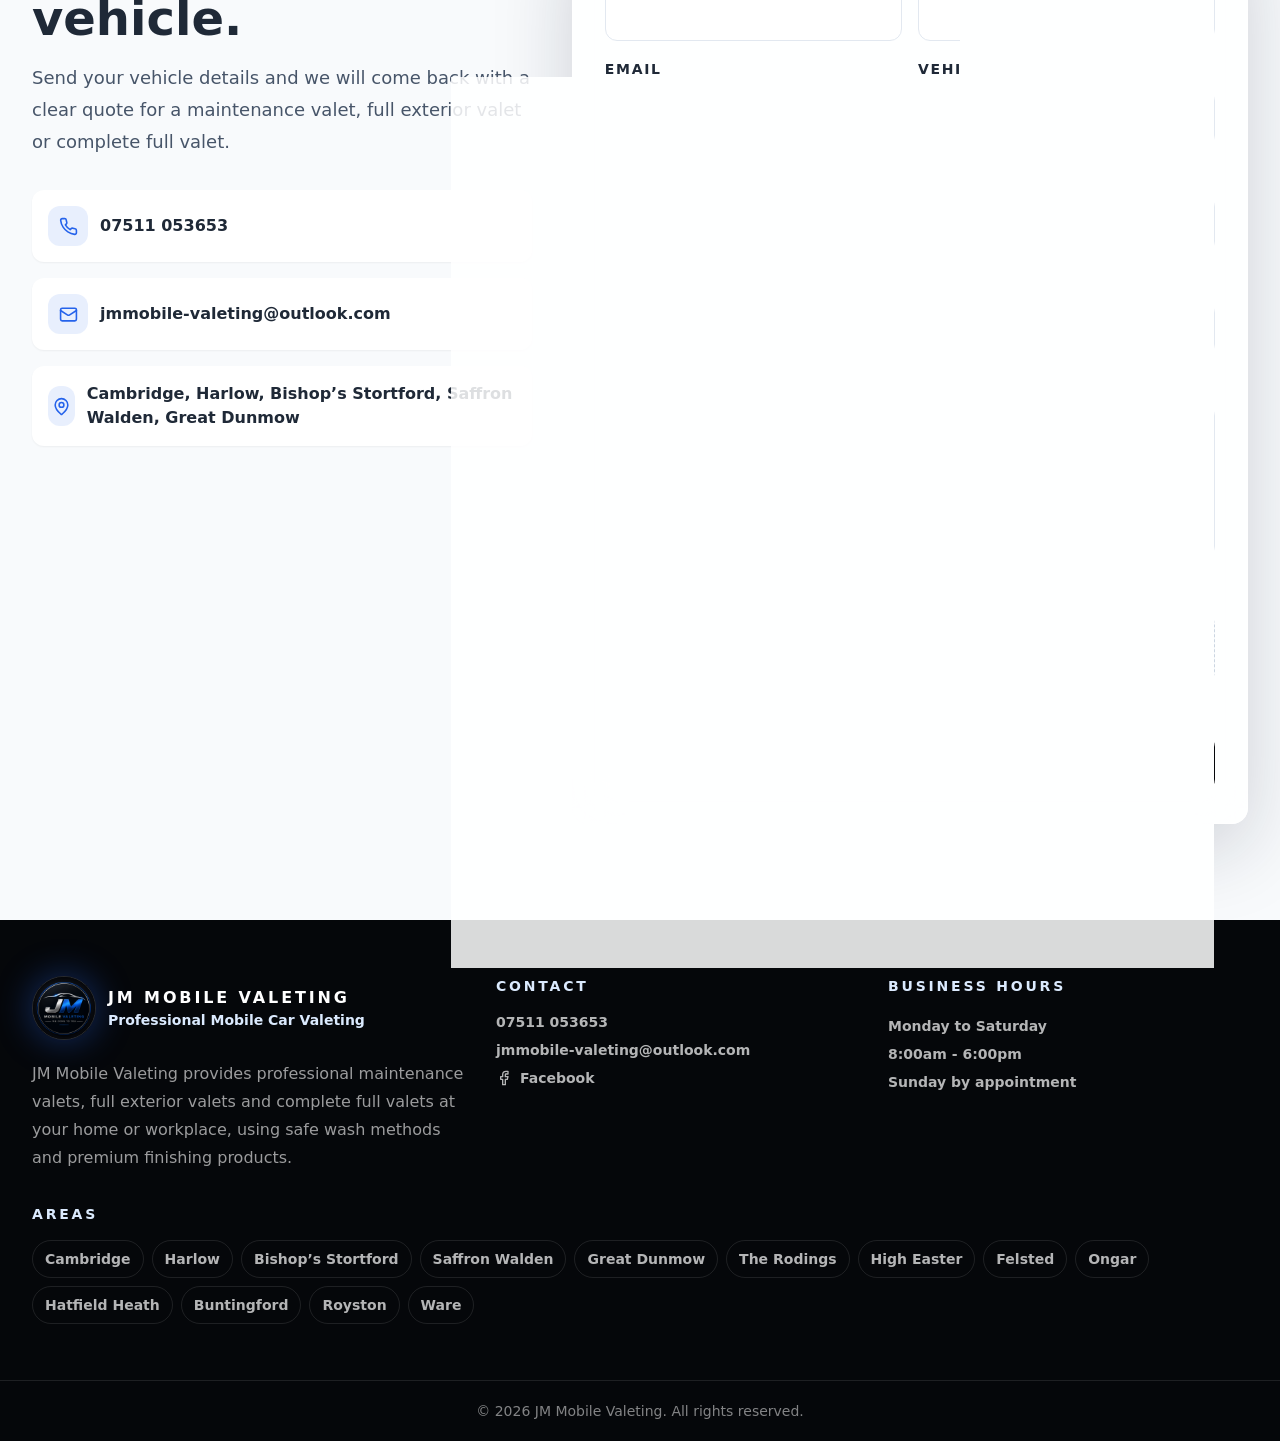
==== commit 6a2b4217: "Add files via upload" ====
--- a/index.html
+++ b/index.html
@@ -10,8 +10,8 @@
     <meta property="og:image" content="./valeting-photos/hero-luxury-valeting.jpg" />
     <link rel="icon" href="./favicon.svg" type="image/svg+xml" />
     <title>JM Mobile Valeting | Premium Mobile Valeting</title>
-    <script type="module" crossorigin src="./assets/index-CciAb3yg.js"></script>
-    <link rel="stylesheet" crossorigin href="./assets/index-uhrSdom8.css">
+    <script type="module" crossorigin src="./assets/index-DGrrIty7.js"></script>
+    <link rel="stylesheet" crossorigin href="./assets/index-BfFL_vN4.css">
   </head>
   <body>
     <div id="root"></div>
--- a/assets/index-BfFL_vN4.css
+++ b/assets/index-BfFL_vN4.css
@@ -0,0 +1 @@
+*,:before,:after{--tw-border-spacing-x: 0;--tw-border-spacing-y: 0;--tw-translate-x: 0;--tw-translate-y: 0;--tw-rotate: 0;--tw-skew-x: 0;--tw-skew-y: 0;--tw-scale-x: 1;--tw-scale-y: 1;--tw-pan-x: ;--tw-pan-y: ;--tw-pinch-zoom: ;--tw-scroll-snap-strictness: proximity;--tw-gradient-from-position: ;--tw-gradient-via-position: ;--tw-gradient-to-position: ;--tw-ordinal: ;--tw-slashed-zero: ;--tw-numeric-figure: ;--tw-numeric-spacing: ;--tw-numeric-fraction: ;--tw-ring-inset: ;--tw-ring-offset-width: 0px;--tw-ring-offset-color: #fff;--tw-ring-color: rgb(59 130 246 / .5);--tw-ring-offset-shadow: 0 0 #0000;--tw-ring-shadow: 0 0 #0000;--tw-shadow: 0 0 #0000;--tw-shadow-colored: 0 0 #0000;--tw-blur: ;--tw-brightness: ;--tw-contrast: ;--tw-grayscale: ;--tw-hue-rotate: ;--tw-invert: ;--tw-saturate: ;--tw-sepia: ;--tw-drop-shadow: ;--tw-backdrop-blur: ;--tw-backdrop-brightness: ;--tw-backdrop-contrast: ;--tw-backdrop-grayscale: ;--tw-backdrop-hue-rotate: ;--tw-backdrop-invert: ;--tw-backdrop-opacity: ;--tw-backdrop-saturate: ;--tw-backdrop-sepia: ;--tw-contain-size: ;--tw-contain-layout: ;--tw-contain-paint: ;--tw-contain-style: }::backdrop{--tw-border-spacing-x: 0;--tw-border-spacing-y: 0;--tw-translate-x: 0;--tw-translate-y: 0;--tw-rotate: 0;--tw-skew-x: 0;--tw-skew-y: 0;--tw-scale-x: 1;--tw-scale-y: 1;--tw-pan-x: ;--tw-pan-y: ;--tw-pinch-zoom: ;--tw-scroll-snap-strictness: proximity;--tw-gradient-from-position: ;--tw-gradient-via-position: ;--tw-gradient-to-position: ;--tw-ordinal: ;--tw-slashed-zero: ;--tw-numeric-figure: ;--tw-numeric-spacing: ;--tw-numeric-fraction: ;--tw-ring-inset: ;--tw-ring-offset-width: 0px;--tw-ring-offset-color: #fff;--tw-ring-color: rgb(59 130 246 / .5);--tw-ring-offset-shadow: 0 0 #0000;--tw-ring-shadow: 0 0 #0000;--tw-shadow: 0 0 #0000;--tw-shadow-colored: 0 0 #0000;--tw-blur: ;--tw-brightness: ;--tw-contrast: ;--tw-grayscale: ;--tw-hue-rotate: ;--tw-invert: ;--tw-saturate: ;--tw-sepia: ;--tw-drop-shadow: ;--tw-backdrop-blur: ;--tw-backdrop-brightness: ;--tw-backdrop-contrast: ;--tw-backdrop-grayscale: ;--tw-backdrop-hue-rotate: ;--tw-backdrop-invert: ;--tw-backdrop-opacity: ;--tw-backdrop-saturate: ;--tw-backdrop-sepia: ;--tw-contain-size: ;--tw-contain-layout: ;--tw-contain-paint: ;--tw-contain-style: }*,:before,:after{box-sizing:border-box;border-width:0;border-style:solid;border-color:#e5e7eb}:before,:after{--tw-content: ""}html,:host{line-height:1.5;-webkit-text-size-adjust:100%;-moz-tab-size:4;-o-tab-size:4;tab-size:4;font-family:ui-sans-serif,system-ui,sans-serif,"Apple Color Emoji","Segoe UI Emoji",Segoe UI Symbol,"Noto Color Emoji";font-feature-settings:normal;font-variation-settings:normal;-webkit-tap-highlight-color:transparent}body{margin:0;line-height:inherit}hr{height:0;color:inherit;border-top-width:1px}abbr:where([title]){-webkit-text-decoration:underline dotted;text-decoration:underline dotted}h1,h2,h3,h4,h5,h6{font-size:inherit;font-weight:inherit}a{color:inherit;text-decoration:inherit}b,strong{font-weight:bolder}code,kbd,samp,pre{font-family:ui-monospace,SFMono-Regular,Menlo,Monaco,Consolas,Liberation Mono,Courier New,monospace;font-feature-settings:normal;font-variation-settings:normal;font-size:1em}small{font-size:80%}sub,sup{font-size:75%;line-height:0;position:relative;vertical-align:baseline}sub{bottom:-.25em}sup{top:-.5em}table{text-indent:0;border-color:inherit;border-collapse:collapse}button,input,optgroup,select,textarea{font-family:inherit;font-feature-settings:inherit;font-variation-settings:inherit;font-size:100%;font-weight:inherit;line-height:inherit;letter-spacing:inherit;color:inherit;margin:0;padding:0}button,select{text-transform:none}button,input:where([type=button]),input:where([type=reset]),input:where([type=submit]){-webkit-appearance:button;background-color:transparent;background-image:none}:-moz-focusring{outline:auto}:-moz-ui-invalid{box-shadow:none}progress{vertical-align:baseline}::-webkit-inner-spin-button,::-webkit-outer-spin-button{height:auto}[type=search]{-webkit-appearance:textfield;outline-offset:-2px}::-webkit-search-decoration{-webkit-appearance:none}::-webkit-file-upload-button{-webkit-appearance:button;font:inherit}summary{display:list-item}blockquote,dl,dd,h1,h2,h3,h4,h5,h6,hr,figure,p,pre{margin:0}fieldset{margin:0;padding:0}legend{padding:0}ol,ul,menu{list-style:none;margin:0;padding:0}dialog{padding:0}textarea{resize:vertical}input::-moz-placeholder,textarea::-moz-placeholder{opacity:1;color:#9ca3af}input::placeholder,textarea::placeholder{opacity:1;color:#9ca3af}button,[role=button]{cursor:pointer}:disabled{cursor:default}img,svg,video,canvas,audio,iframe,embed,object{display:block;vertical-align:middle}img,video{max-width:100%;height:auto}[hidden]:where(:not([hidden=until-found])){display:none}html{scroll-behavior:smooth}body{margin:0;min-width:320px;background:#fff;font-family:Inter,ui-sans-serif,system-ui,sans-serif;-webkit-font-smoothing:antialiased;text-rendering:optimizeLegibility}*{box-sizing:border-box}::-moz-selection{background:#2563eb;color:#fff}::selection{background:#2563eb;color:#fff}.visible{visibility:visible}.fixed{position:fixed}.absolute{position:absolute}.relative{position:relative}.inset-0{inset:0}.inset-x-0{left:0;right:0}.bottom-4{bottom:1rem}.right-4{right:1rem}.right-5{right:1.25rem}.top-0{top:0}.top-4{top:1rem}.top-5{top:1.25rem}.z-50{z-index:50}.mx-auto{margin-left:auto;margin-right:auto}.mb-14{margin-bottom:3.5rem}.mb-3{margin-bottom:.75rem}.mb-5{margin-bottom:1.25rem}.mt-1{margin-top:.25rem}.mt-2{margin-top:.5rem}.mt-3{margin-top:.75rem}.mt-4{margin-top:1rem}.mt-5{margin-top:1.25rem}.mt-6{margin-top:1.5rem}.mt-7{margin-top:1.75rem}.mt-8{margin-top:2rem}.mt-9{margin-top:2.25rem}.mt-auto{margin-top:auto}.block{display:block}.flex{display:flex}.inline-flex{display:inline-flex}.grid{display:grid}.hidden{display:none}.h-10{height:2.5rem}.h-12{height:3rem}.h-14{height:3.5rem}.h-16{height:4rem}.h-20{height:5rem}.h-full{height:100%}.h-px{height:1px}.min-h-\[82vh\]{min-height:82vh}.min-h-screen{min-height:100vh}.w-10{width:2.5rem}.w-12{width:3rem}.w-14{width:3.5rem}.w-16{width:4rem}.w-full{width:100%}.max-w-2xl{max-width:42rem}.max-w-3xl{max-width:48rem}.max-w-7xl{max-width:80rem}.max-w-md{max-width:28rem}.shrink-0{flex-shrink:0}.-translate-x-full{--tw-translate-x: -100%;transform:translate(var(--tw-translate-x),var(--tw-translate-y)) rotate(var(--tw-rotate)) skew(var(--tw-skew-x)) skewY(var(--tw-skew-y)) scaleX(var(--tw-scale-x)) scaleY(var(--tw-scale-y))}.resize-none{resize:none}.flex-col{flex-direction:column}.flex-wrap{flex-wrap:wrap}.place-items-center{place-items:center}.items-end{align-items:flex-end}.items-center{align-items:center}.justify-center{justify-content:center}.justify-between{justify-content:space-between}.gap-10{gap:2.5rem}.gap-2{gap:.5rem}.gap-3{gap:.75rem}.gap-4{gap:1rem}.gap-5{gap:1.25rem}.gap-7{gap:1.75rem}.gap-8{gap:2rem}.space-y-2>:not([hidden])~:not([hidden]){--tw-space-y-reverse: 0;margin-top:calc(.5rem * calc(1 - var(--tw-space-y-reverse)));margin-bottom:calc(.5rem * var(--tw-space-y-reverse))}.overflow-hidden{overflow:hidden}.rounded-2xl{border-radius:1rem}.rounded-full{border-radius:9999px}.rounded-xl{border-radius:.75rem}.border{border-width:1px}.border-b{border-bottom-width:1px}.border-t{border-top-width:1px}.border-dashed{border-style:dashed}.border-electric{--tw-border-opacity: 1;border-color:rgb(37 99 235 / var(--tw-border-opacity, 1))}.border-electric\/20{border-color:#2563eb33}.border-electric\/25{border-color:#2563eb40}.border-slate-200{--tw-border-opacity: 1;border-color:rgb(226 232 240 / var(--tw-border-opacity, 1))}.border-slate-300{--tw-border-opacity: 1;border-color:rgb(203 213 225 / var(--tw-border-opacity, 1))}.border-white\/10{border-color:#ffffff1a}.border-white\/15{border-color:#ffffff26}.border-white\/20{border-color:#fff3}.border-white\/70{border-color:#ffffffb3}.bg-\[\#05070a\]{--tw-bg-opacity: 1;background-color:rgb(5 7 10 / var(--tw-bg-opacity, 1))}.bg-electric{--tw-bg-opacity: 1;background-color:rgb(37 99 235 / var(--tw-bg-opacity, 1))}.bg-electric\/10{background-color:#2563eb1a}.bg-electric\/5{background-color:#2563eb0d}.bg-slate-100{--tw-bg-opacity: 1;background-color:rgb(241 245 249 / var(--tw-bg-opacity, 1))}.bg-slate-50{--tw-bg-opacity: 1;background-color:rgb(248 250 252 / var(--tw-bg-opacity, 1))}.bg-white{--tw-bg-opacity: 1;background-color:rgb(255 255 255 / var(--tw-bg-opacity, 1))}.bg-white\/10{background-color:#ffffff1a}.bg-white\/85{background-color:#ffffffd9}.bg-white\/\[0\.05\]{background-color:#ffffff0d}.bg-white\/\[0\.07\]{background-color:#ffffff12}.bg-\[linear-gradient\(90deg\,\#05070a_0\%\,rgba\(5\,7\,10\,\.88\)_42\%\,rgba\(5\,7\,10\,\.18\)_100\%\)\]{background-image:linear-gradient(90deg,#05070a,#05070ae0 42%,#05070a2e)}.bg-\[linear-gradient\(90deg\,\#05070a_0\%\,rgba\(5\,7\,10\,\.88\)_46\%\,rgba\(5\,7\,10\,\.24\)_100\%\)\]{background-image:linear-gradient(90deg,#05070a,#05070ae0 46%,#05070a3d)}.bg-\[radial-gradient\(circle_at_18\%_28\%\,rgba\(37\,99\,235\,\.34\)\,transparent_32\%\)\]{background-image:radial-gradient(circle at 18% 28%,rgba(37,99,235,.34),transparent 32%)}.bg-gradient-to-r{background-image:linear-gradient(to right,var(--tw-gradient-stops))}.from-transparent{--tw-gradient-from: transparent var(--tw-gradient-from-position);--tw-gradient-to: rgb(0 0 0 / 0) var(--tw-gradient-to-position);--tw-gradient-stops: var(--tw-gradient-from), var(--tw-gradient-to)}.via-electric{--tw-gradient-to: rgb(37 99 235 / 0) var(--tw-gradient-to-position);--tw-gradient-stops: var(--tw-gradient-from), #2563EB var(--tw-gradient-via-position), var(--tw-gradient-to)}.to-transparent{--tw-gradient-to: transparent var(--tw-gradient-to-position)}.object-cover{-o-object-fit:cover;object-fit:cover}.p-4{padding:1rem}.p-5{padding:1.25rem}.p-6{padding:1.5rem}.px-3{padding-left:.75rem;padding-right:.75rem}.px-4{padding-left:1rem;padding-right:1rem}.px-5{padding-left:1.25rem;padding-right:1.25rem}.px-6{padding-left:1.5rem;padding-right:1.5rem}.py-1{padding-top:.25rem;padding-bottom:.25rem}.py-14{padding-top:3.5rem;padding-bottom:3.5rem}.py-2{padding-top:.5rem;padding-bottom:.5rem}.py-24{padding-top:6rem;padding-bottom:6rem}.py-3{padding-top:.75rem;padding-bottom:.75rem}.py-4{padding-top:1rem;padding-bottom:1rem}.py-5{padding-top:1.25rem;padding-bottom:1.25rem}.py-7{padding-top:1.75rem;padding-bottom:1.75rem}.pb-16{padding-bottom:4rem}.pr-28{padding-right:7rem}.pt-24{padding-top:6rem}.pt-5{padding-top:1.25rem}.pt-6{padding-top:1.5rem}.text-center{text-align:center}.text-2xl{font-size:1.5rem;line-height:2rem}.text-4xl{font-size:2.25rem;line-height:2.5rem}.text-5xl{font-size:3rem;line-height:1}.text-lg{font-size:1.125rem;line-height:1.75rem}.text-sm{font-size:.875rem;line-height:1.25rem}.text-xs{font-size:.75rem;line-height:1rem}.font-black{font-weight:900}.font-bold{font-weight:700}.font-semibold{font-weight:600}.uppercase{text-transform:uppercase}.leading-6{line-height:1.5rem}.leading-7{line-height:1.75rem}.leading-8{line-height:2rem}.leading-\[0\.96\]{line-height:.96}.tracking-\[0\.12em\]{letter-spacing:.12em}.tracking-\[0\.14em\]{letter-spacing:.14em}.tracking-\[0\.18em\]{letter-spacing:.18em}.tracking-\[0\.22em\]{letter-spacing:.22em}.tracking-\[0\.24em\]{letter-spacing:.24em}.tracking-\[0\.2em\]{letter-spacing:.2em}.text-blue-100{--tw-text-opacity: 1;color:rgb(219 234 254 / var(--tw-text-opacity, 1))}.text-electric{--tw-text-opacity: 1;color:rgb(37 99 235 / var(--tw-text-opacity, 1))}.text-graphite{--tw-text-opacity: 1;color:rgb(31 41 55 / var(--tw-text-opacity, 1))}.text-slate-500{--tw-text-opacity: 1;color:rgb(100 116 139 / var(--tw-text-opacity, 1))}.text-slate-600{--tw-text-opacity: 1;color:rgb(71 85 105 / var(--tw-text-opacity, 1))}.text-slate-700{--tw-text-opacity: 1;color:rgb(51 65 85 / var(--tw-text-opacity, 1))}.text-white{--tw-text-opacity: 1;color:rgb(255 255 255 / var(--tw-text-opacity, 1))}.text-white\/50{color:#ffffff80}.text-white\/60{color:#fff9}.text-white\/70{color:#ffffffb3}.text-white\/75{color:#ffffffbf}.shadow-glow{--tw-shadow: 0 0 36px rgba(37, 99, 235, .42);--tw-shadow-colored: 0 0 36px var(--tw-shadow-color);box-shadow:var(--tw-ring-offset-shadow, 0 0 #0000),var(--tw-ring-shadow, 0 0 #0000),var(--tw-shadow)}.shadow-premium{--tw-shadow: 0 24px 80px rgba(15, 23, 42, .18);--tw-shadow-colored: 0 24px 80px var(--tw-shadow-color);box-shadow:var(--tw-ring-offset-shadow, 0 0 #0000),var(--tw-ring-shadow, 0 0 #0000),var(--tw-shadow)}.shadow-sm{--tw-shadow: 0 1px 2px 0 rgb(0 0 0 / .05);--tw-shadow-colored: 0 1px 2px 0 var(--tw-shadow-color);box-shadow:var(--tw-ring-offset-shadow, 0 0 #0000),var(--tw-ring-shadow, 0 0 #0000),var(--tw-shadow)}.outline-none{outline:2px solid transparent;outline-offset:2px}.backdrop-blur-2xl{--tw-backdrop-blur: blur(40px);-webkit-backdrop-filter:var(--tw-backdrop-blur) var(--tw-backdrop-brightness) var(--tw-backdrop-contrast) var(--tw-backdrop-grayscale) var(--tw-backdrop-hue-rotate) var(--tw-backdrop-invert) var(--tw-backdrop-opacity) var(--tw-backdrop-saturate) var(--tw-backdrop-sepia);backdrop-filter:var(--tw-backdrop-blur) var(--tw-backdrop-brightness) var(--tw-backdrop-contrast) var(--tw-backdrop-grayscale) var(--tw-backdrop-hue-rotate) var(--tw-backdrop-invert) var(--tw-backdrop-opacity) var(--tw-backdrop-saturate) var(--tw-backdrop-sepia)}.backdrop-blur-xl{--tw-backdrop-blur: blur(24px);-webkit-backdrop-filter:var(--tw-backdrop-blur) var(--tw-backdrop-brightness) var(--tw-backdrop-contrast) var(--tw-backdrop-grayscale) var(--tw-backdrop-hue-rotate) var(--tw-backdrop-invert) var(--tw-backdrop-opacity) var(--tw-backdrop-saturate) var(--tw-backdrop-sepia);backdrop-filter:var(--tw-backdrop-blur) var(--tw-backdrop-brightness) var(--tw-backdrop-contrast) var(--tw-backdrop-grayscale) var(--tw-backdrop-hue-rotate) var(--tw-backdrop-invert) var(--tw-backdrop-opacity) var(--tw-backdrop-saturate) var(--tw-backdrop-sepia)}.transition{transition-property:color,background-color,border-color,text-decoration-color,fill,stroke,opacity,box-shadow,transform,filter,backdrop-filter;transition-timing-function:cubic-bezier(.4,0,.2,1);transition-duration:.15s}.file\:mr-4::file-selector-button{margin-right:1rem}.file\:rounded-lg::file-selector-button{border-radius:.5rem}.file\:border-0::file-selector-button{border-width:0px}.file\:bg-electric::file-selector-button{--tw-bg-opacity: 1;background-color:rgb(37 99 235 / var(--tw-bg-opacity, 1))}.file\:px-4::file-selector-button{padding-left:1rem;padding-right:1rem}.file\:py-2::file-selector-button{padding-top:.5rem;padding-bottom:.5rem}.file\:font-black::file-selector-button{font-weight:900}.file\:text-white::file-selector-button{--tw-text-opacity: 1;color:rgb(255 255 255 / var(--tw-text-opacity, 1))}.hover\:border-electric:hover{--tw-border-opacity: 1;border-color:rgb(37 99 235 / var(--tw-border-opacity, 1))}.hover\:bg-blue-500:hover{--tw-bg-opacity: 1;background-color:rgb(59 130 246 / var(--tw-bg-opacity, 1))}.hover\:bg-electric:hover{--tw-bg-opacity: 1;background-color:rgb(37 99 235 / var(--tw-bg-opacity, 1))}.hover\:bg-white\/20:hover{background-color:#fff3}.hover\:text-blue-100:hover{--tw-text-opacity: 1;color:rgb(219 234 254 / var(--tw-text-opacity, 1))}.hover\:text-electric:hover{--tw-text-opacity: 1;color:rgb(37 99 235 / var(--tw-text-opacity, 1))}.hover\:shadow-premium:hover{--tw-shadow: 0 24px 80px rgba(15, 23, 42, .18);--tw-shadow-colored: 0 24px 80px var(--tw-shadow-color);box-shadow:var(--tw-ring-offset-shadow, 0 0 #0000),var(--tw-ring-shadow, 0 0 #0000),var(--tw-shadow)}.focus\:border-electric:focus{--tw-border-opacity: 1;border-color:rgb(37 99 235 / var(--tw-border-opacity, 1))}.focus\:ring-4:focus{--tw-ring-offset-shadow: var(--tw-ring-inset) 0 0 0 var(--tw-ring-offset-width) var(--tw-ring-offset-color);--tw-ring-shadow: var(--tw-ring-inset) 0 0 0 calc(4px + var(--tw-ring-offset-width)) var(--tw-ring-color);box-shadow:var(--tw-ring-offset-shadow),var(--tw-ring-shadow),var(--tw-shadow, 0 0 #0000)}.focus\:ring-electric\/15:focus{--tw-ring-color: rgb(37 99 235 / .15)}@media(min-width:640px){.sm\:col-span-2{grid-column:span 2 / span 2}.sm\:grid-cols-2{grid-template-columns:repeat(2,minmax(0,1fr))}.sm\:flex-row{flex-direction:row}.sm\:p-8{padding:2rem}.sm\:text-5xl{font-size:3rem;line-height:1}.sm\:text-6xl{font-size:3.75rem;line-height:1}}@media(min-width:768px){.md\:scale-\[1\.03\]{--tw-scale-x: 1.03;--tw-scale-y: 1.03;transform:translate(var(--tw-translate-x),var(--tw-translate-y)) rotate(var(--tw-rotate)) skew(var(--tw-skew-x)) skewY(var(--tw-skew-y)) scaleX(var(--tw-scale-x)) scaleY(var(--tw-scale-y))}.md\:grid-cols-2{grid-template-columns:repeat(2,minmax(0,1fr))}.md\:grid-cols-4{grid-template-columns:repeat(4,minmax(0,1fr))}.md\:shadow-premium{--tw-shadow: 0 24px 80px rgba(15, 23, 42, .18);--tw-shadow-colored: 0 24px 80px var(--tw-shadow-color);box-shadow:var(--tw-ring-offset-shadow, 0 0 #0000),var(--tw-ring-shadow, 0 0 #0000),var(--tw-shadow)}}@media(min-width:1024px){.lg\:col-span-3{grid-column:span 3 / span 3}.lg\:flex{display:flex}.lg\:scale-\[1\.04\]{--tw-scale-x: 1.04;--tw-scale-y: 1.04;transform:translate(var(--tw-translate-x),var(--tw-translate-y)) rotate(var(--tw-rotate)) skew(var(--tw-skew-x)) skewY(var(--tw-skew-y)) scaleX(var(--tw-scale-x)) scaleY(var(--tw-scale-y))}.lg\:grid-cols-3{grid-template-columns:repeat(3,minmax(0,1fr))}.lg\:grid-cols-\[\.85fr_1\.15fr\]{grid-template-columns:.85fr 1.15fr}.lg\:grid-cols-\[\.9fr_1\.1fr\]{grid-template-columns:.9fr 1.1fr}.lg\:grid-cols-\[1\.2fr_1fr_1fr\]{grid-template-columns:1.2fr 1fr 1fr}.lg\:items-stretch{align-items:stretch}.lg\:px-8{padding-left:2rem;padding-right:2rem}.lg\:text-7xl{font-size:4.5rem;line-height:1}}@media(min-width:1280px){.xl\:grid-cols-3{grid-template-columns:repeat(3,minmax(0,1fr))}}
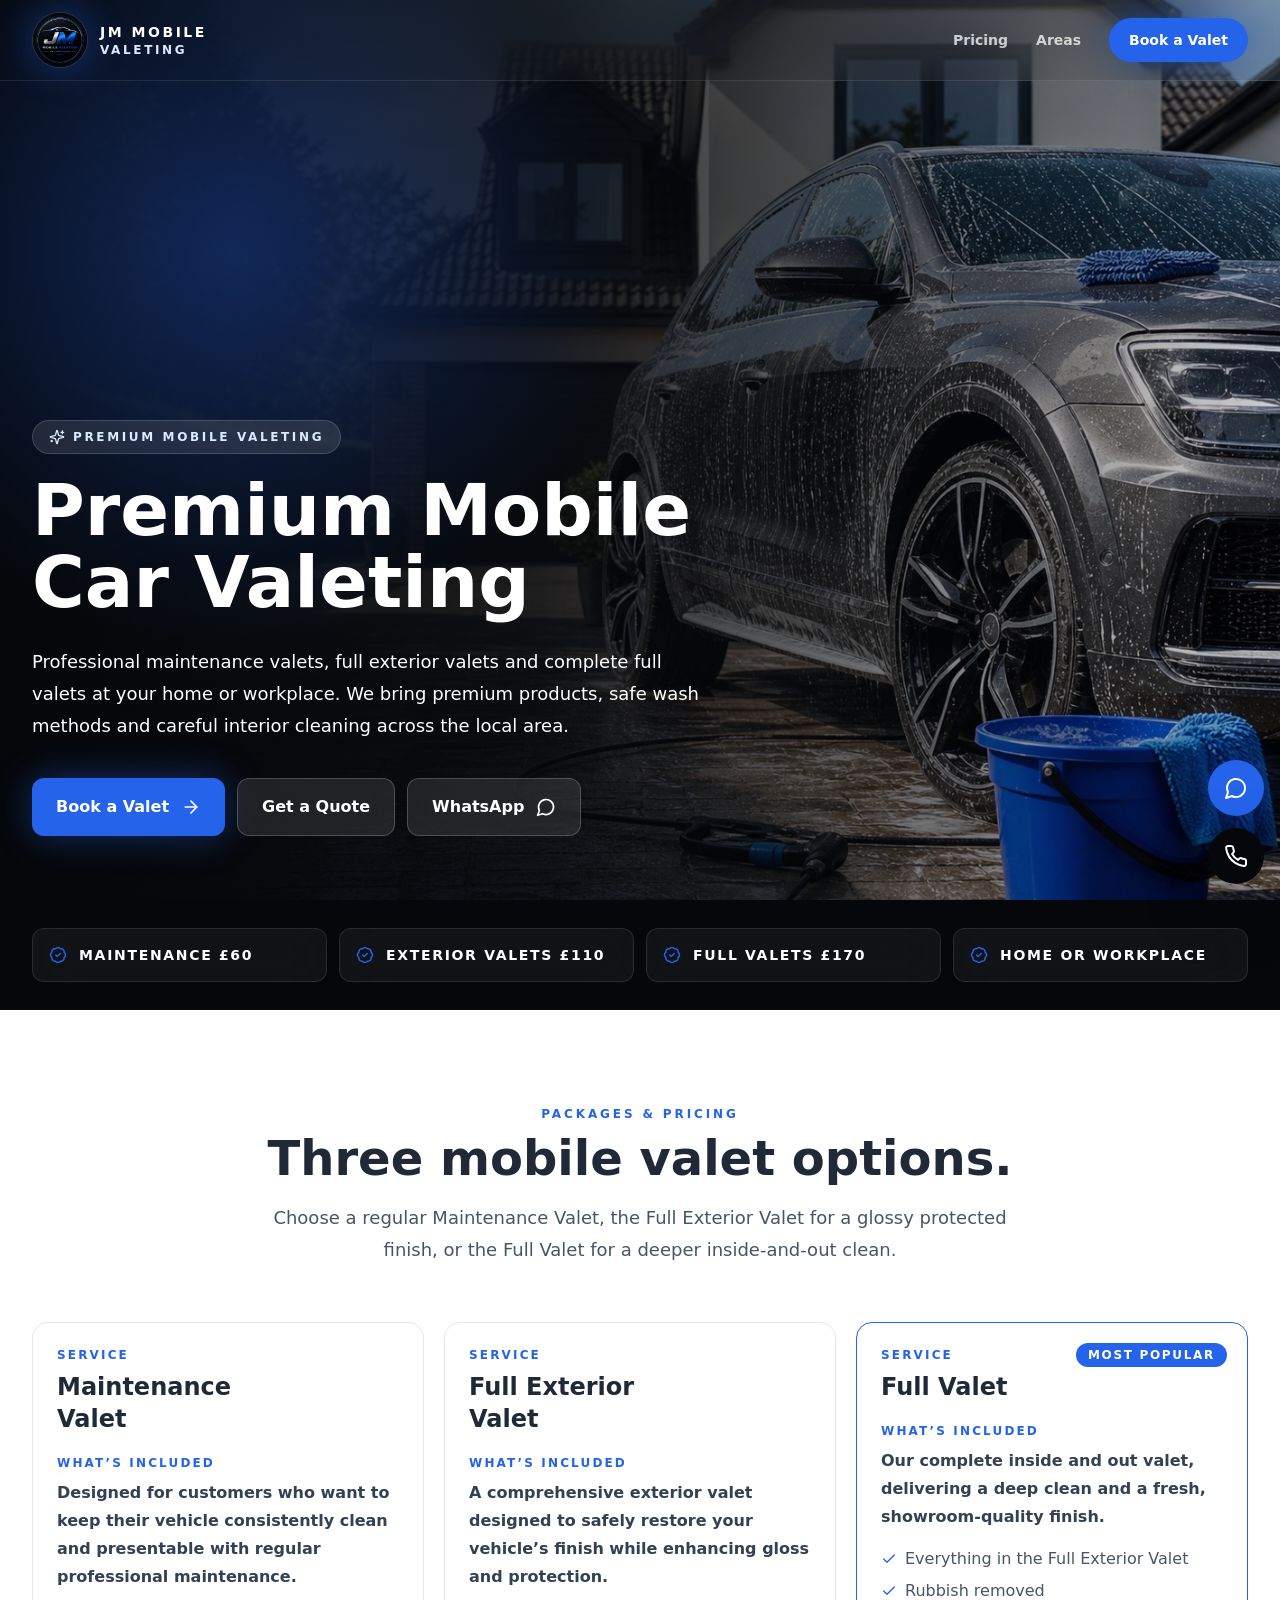
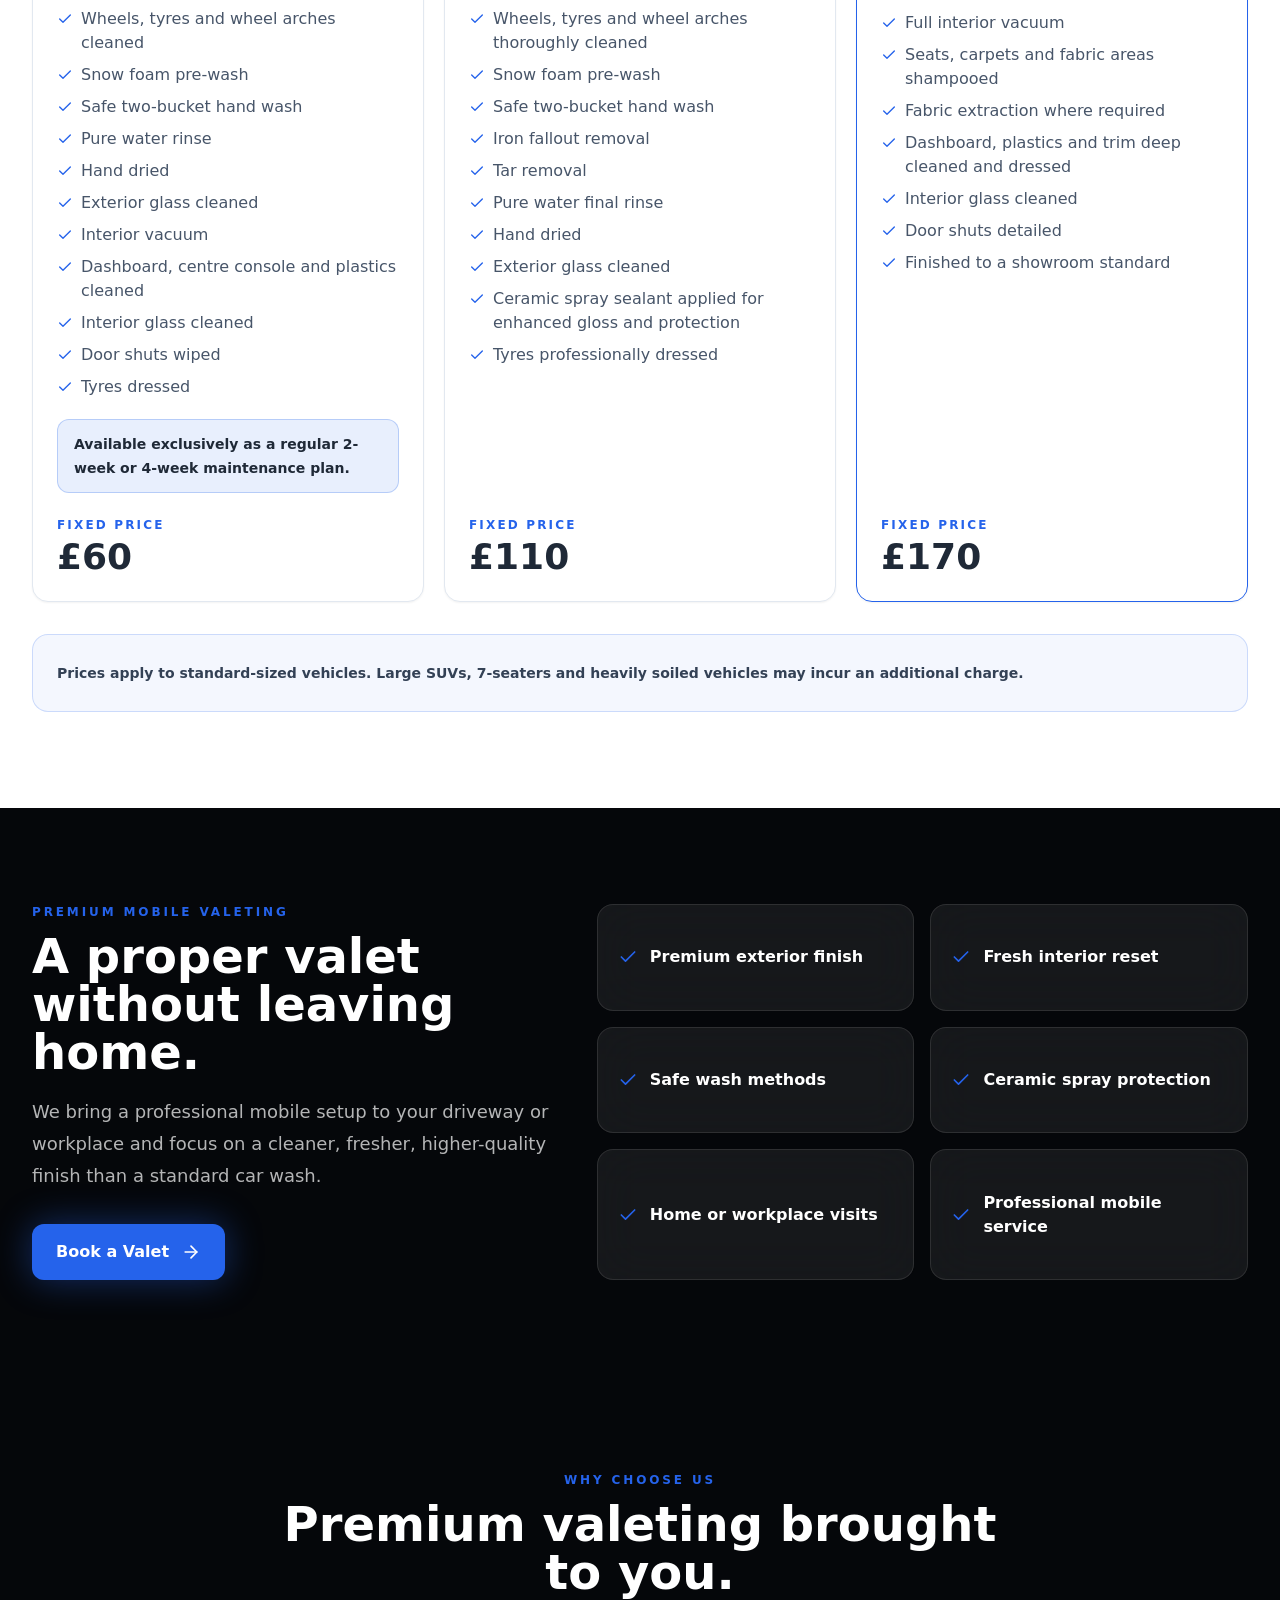
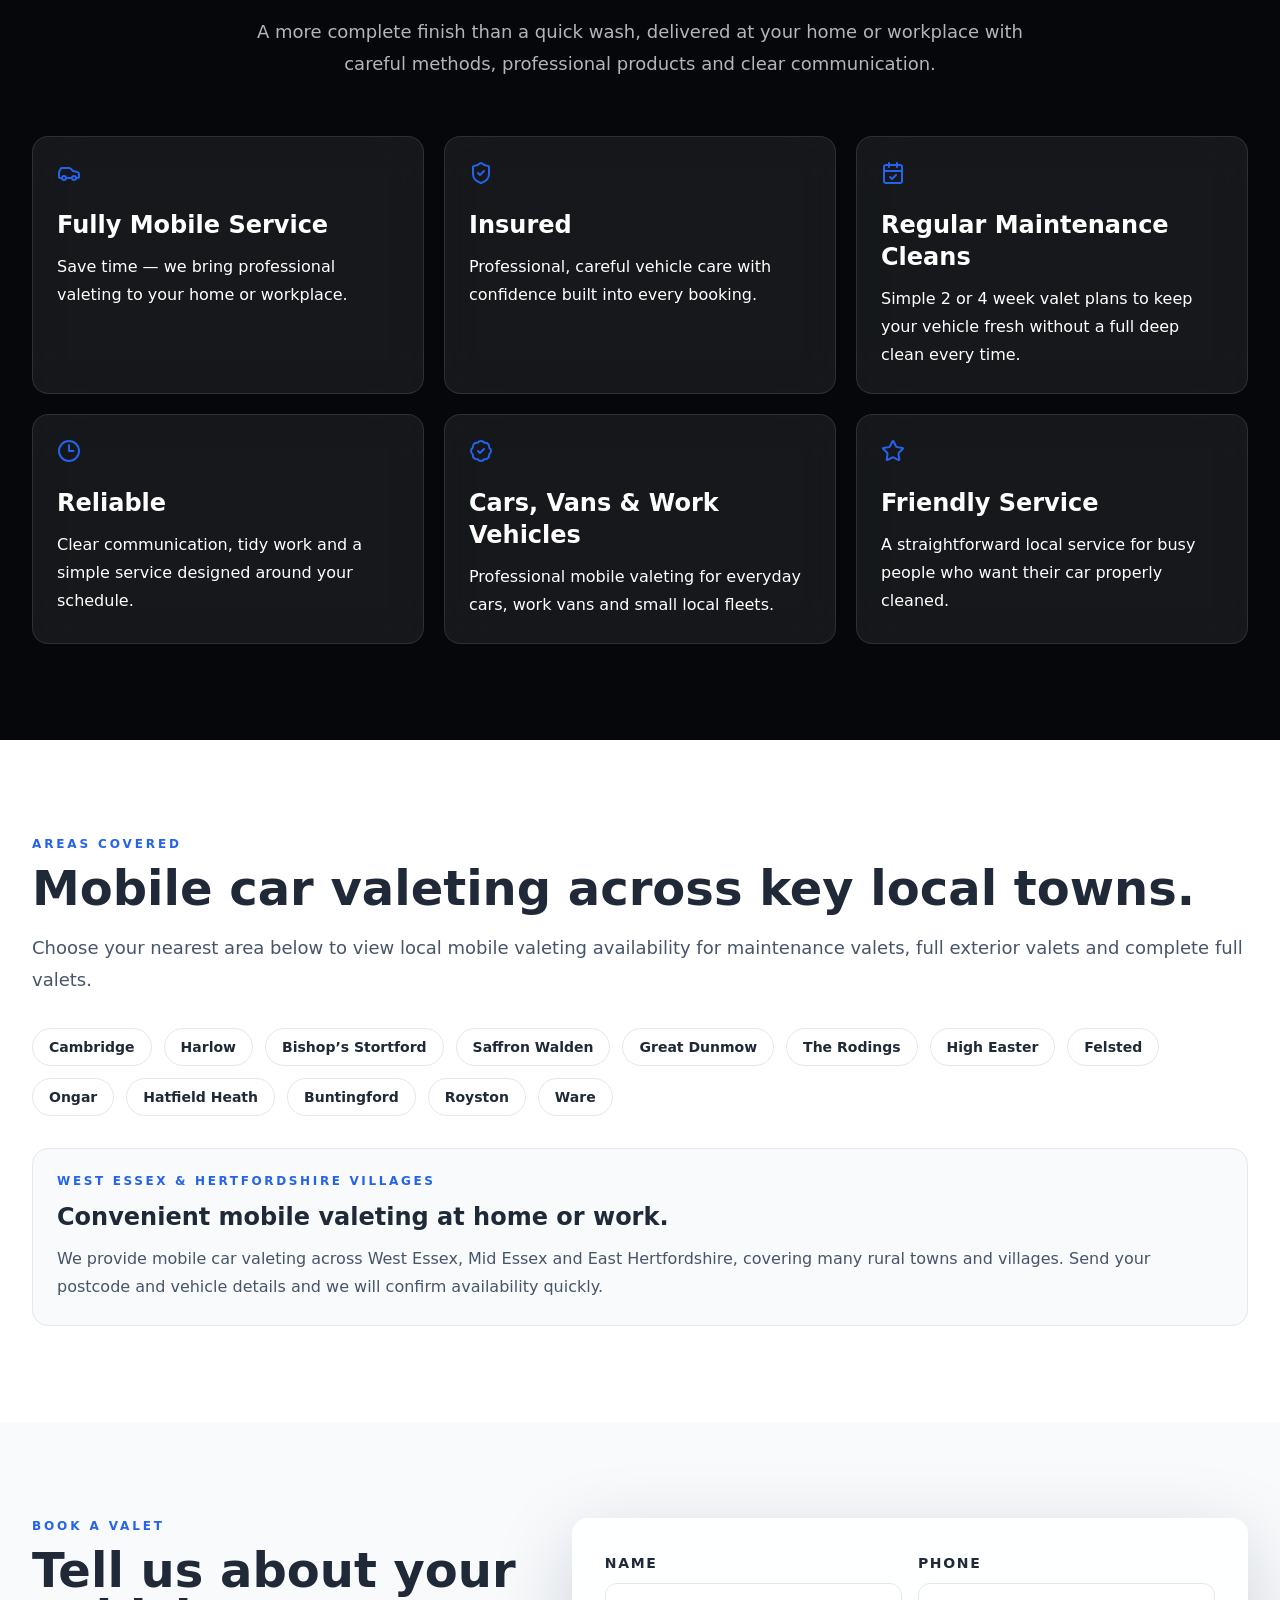
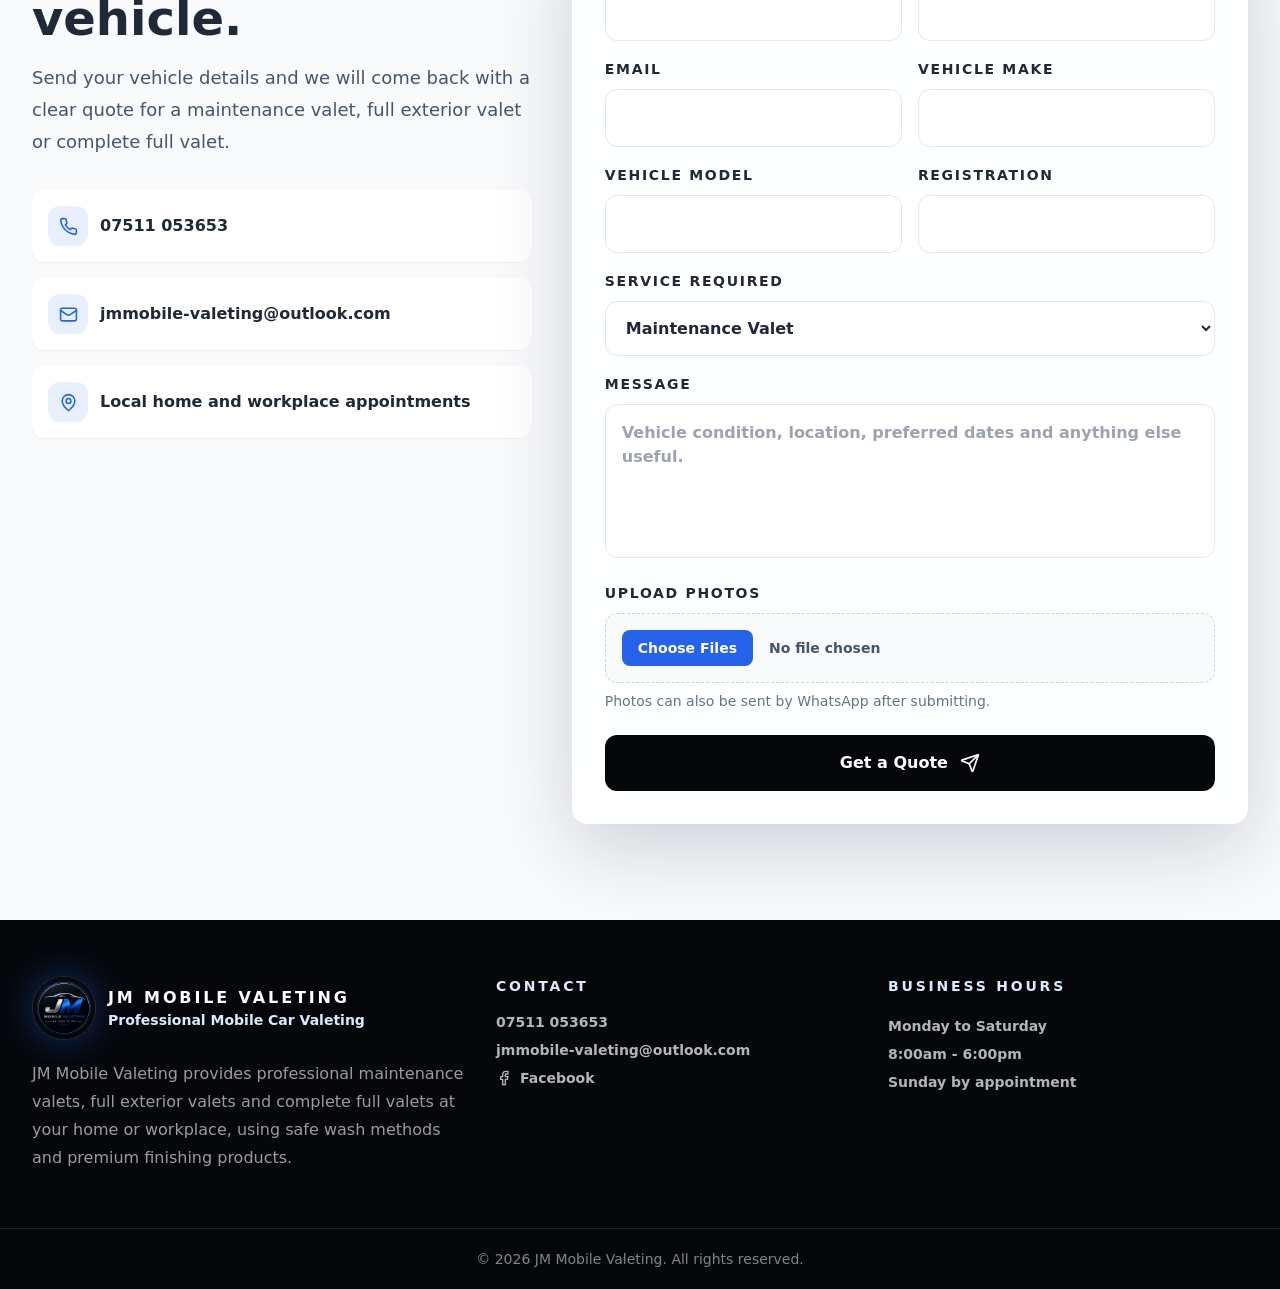
==== commit 254be87c: "Add files via upload" ====
--- a/index.html
+++ b/index.html
@@ -10,8 +10,8 @@
     <meta property="og:image" content="./valeting-photos/hero-luxury-valeting.jpg" />
     <link rel="icon" href="./favicon.svg" type="image/svg+xml" />
     <title>JM Mobile Valeting | Premium Mobile Valeting</title>
-    <script type="module" crossorigin src="./assets/index-DGrrIty7.js"></script>
-    <link rel="stylesheet" crossorigin href="./assets/index-BfFL_vN4.css">
+    <script type="module" crossorigin src="./assets/index-B0g-IAdA.js"></script>
+    <link rel="stylesheet" crossorigin href="./assets/index-CRTFkrTY.css">
   </head>
   <body>
     <div id="root"></div>
--- a/assets/index-CRTFkrTY.css
+++ b/assets/index-CRTFkrTY.css
@@ -0,0 +1 @@
+*,:before,:after{--tw-border-spacing-x: 0;--tw-border-spacing-y: 0;--tw-translate-x: 0;--tw-translate-y: 0;--tw-rotate: 0;--tw-skew-x: 0;--tw-skew-y: 0;--tw-scale-x: 1;--tw-scale-y: 1;--tw-pan-x: ;--tw-pan-y: ;--tw-pinch-zoom: ;--tw-scroll-snap-strictness: proximity;--tw-gradient-from-position: ;--tw-gradient-via-position: ;--tw-gradient-to-position: ;--tw-ordinal: ;--tw-slashed-zero: ;--tw-numeric-figure: ;--tw-numeric-spacing: ;--tw-numeric-fraction: ;--tw-ring-inset: ;--tw-ring-offset-width: 0px;--tw-ring-offset-color: #fff;--tw-ring-color: rgb(59 130 246 / .5);--tw-ring-offset-shadow: 0 0 #0000;--tw-ring-shadow: 0 0 #0000;--tw-shadow: 0 0 #0000;--tw-shadow-colored: 0 0 #0000;--tw-blur: ;--tw-brightness: ;--tw-contrast: ;--tw-grayscale: ;--tw-hue-rotate: ;--tw-invert: ;--tw-saturate: ;--tw-sepia: ;--tw-drop-shadow: ;--tw-backdrop-blur: ;--tw-backdrop-brightness: ;--tw-backdrop-contrast: ;--tw-backdrop-grayscale: ;--tw-backdrop-hue-rotate: ;--tw-backdrop-invert: ;--tw-backdrop-opacity: ;--tw-backdrop-saturate: ;--tw-backdrop-sepia: ;--tw-contain-size: ;--tw-contain-layout: ;--tw-contain-paint: ;--tw-contain-style: }::backdrop{--tw-border-spacing-x: 0;--tw-border-spacing-y: 0;--tw-translate-x: 0;--tw-translate-y: 0;--tw-rotate: 0;--tw-skew-x: 0;--tw-skew-y: 0;--tw-scale-x: 1;--tw-scale-y: 1;--tw-pan-x: ;--tw-pan-y: ;--tw-pinch-zoom: ;--tw-scroll-snap-strictness: proximity;--tw-gradient-from-position: ;--tw-gradient-via-position: ;--tw-gradient-to-position: ;--tw-ordinal: ;--tw-slashed-zero: ;--tw-numeric-figure: ;--tw-numeric-spacing: ;--tw-numeric-fraction: ;--tw-ring-inset: ;--tw-ring-offset-width: 0px;--tw-ring-offset-color: #fff;--tw-ring-color: rgb(59 130 246 / .5);--tw-ring-offset-shadow: 0 0 #0000;--tw-ring-shadow: 0 0 #0000;--tw-shadow: 0 0 #0000;--tw-shadow-colored: 0 0 #0000;--tw-blur: ;--tw-brightness: ;--tw-contrast: ;--tw-grayscale: ;--tw-hue-rotate: ;--tw-invert: ;--tw-saturate: ;--tw-sepia: ;--tw-drop-shadow: ;--tw-backdrop-blur: ;--tw-backdrop-brightness: ;--tw-backdrop-contrast: ;--tw-backdrop-grayscale: ;--tw-backdrop-hue-rotate: ;--tw-backdrop-invert: ;--tw-backdrop-opacity: ;--tw-backdrop-saturate: ;--tw-backdrop-sepia: ;--tw-contain-size: ;--tw-contain-layout: ;--tw-contain-paint: ;--tw-contain-style: }*,:before,:after{box-sizing:border-box;border-width:0;border-style:solid;border-color:#e5e7eb}:before,:after{--tw-content: ""}html,:host{line-height:1.5;-webkit-text-size-adjust:100%;-moz-tab-size:4;-o-tab-size:4;tab-size:4;font-family:ui-sans-serif,system-ui,sans-serif,"Apple Color Emoji","Segoe UI Emoji",Segoe UI Symbol,"Noto Color Emoji";font-feature-settings:normal;font-variation-settings:normal;-webkit-tap-highlight-color:transparent}body{margin:0;line-height:inherit}hr{height:0;color:inherit;border-top-width:1px}abbr:where([title]){-webkit-text-decoration:underline dotted;text-decoration:underline dotted}h1,h2,h3,h4,h5,h6{font-size:inherit;font-weight:inherit}a{color:inherit;text-decoration:inherit}b,strong{font-weight:bolder}code,kbd,samp,pre{font-family:ui-monospace,SFMono-Regular,Menlo,Monaco,Consolas,Liberation Mono,Courier New,monospace;font-feature-settings:normal;font-variation-settings:normal;font-size:1em}small{font-size:80%}sub,sup{font-size:75%;line-height:0;position:relative;vertical-align:baseline}sub{bottom:-.25em}sup{top:-.5em}table{text-indent:0;border-color:inherit;border-collapse:collapse}button,input,optgroup,select,textarea{font-family:inherit;font-feature-settings:inherit;font-variation-settings:inherit;font-size:100%;font-weight:inherit;line-height:inherit;letter-spacing:inherit;color:inherit;margin:0;padding:0}button,select{text-transform:none}button,input:where([type=button]),input:where([type=reset]),input:where([type=submit]){-webkit-appearance:button;background-color:transparent;background-image:none}:-moz-focusring{outline:auto}:-moz-ui-invalid{box-shadow:none}progress{vertical-align:baseline}::-webkit-inner-spin-button,::-webkit-outer-spin-button{height:auto}[type=search]{-webkit-appearance:textfield;outline-offset:-2px}::-webkit-search-decoration{-webkit-appearance:none}::-webkit-file-upload-button{-webkit-appearance:button;font:inherit}summary{display:list-item}blockquote,dl,dd,h1,h2,h3,h4,h5,h6,hr,figure,p,pre{margin:0}fieldset{margin:0;padding:0}legend{padding:0}ol,ul,menu{list-style:none;margin:0;padding:0}dialog{padding:0}textarea{resize:vertical}input::-moz-placeholder,textarea::-moz-placeholder{opacity:1;color:#9ca3af}input::placeholder,textarea::placeholder{opacity:1;color:#9ca3af}button,[role=button]{cursor:pointer}:disabled{cursor:default}img,svg,video,canvas,audio,iframe,embed,object{display:block;vertical-align:middle}img,video{max-width:100%;height:auto}[hidden]:where(:not([hidden=until-found])){display:none}html{scroll-behavior:smooth}body{margin:0;min-width:320px;background:#fff;font-family:Inter,ui-sans-serif,system-ui,sans-serif;-webkit-font-smoothing:antialiased;text-rendering:optimizeLegibility}*{box-sizing:border-box}::-moz-selection{background:#2563eb;color:#fff}::selection{background:#2563eb;color:#fff}.visible{visibility:visible}.fixed{position:fixed}.absolute{position:absolute}.relative{position:relative}.inset-0{inset:0}.inset-x-0{left:0;right:0}.bottom-4{bottom:1rem}.right-4{right:1rem}.right-5{right:1.25rem}.top-0{top:0}.top-4{top:1rem}.top-5{top:1.25rem}.z-50{z-index:50}.mx-auto{margin-left:auto;margin-right:auto}.mb-14{margin-bottom:3.5rem}.mb-3{margin-bottom:.75rem}.mb-5{margin-bottom:1.25rem}.mt-1{margin-top:.25rem}.mt-2{margin-top:.5rem}.mt-3{margin-top:.75rem}.mt-4{margin-top:1rem}.mt-5{margin-top:1.25rem}.mt-6{margin-top:1.5rem}.mt-7{margin-top:1.75rem}.mt-8{margin-top:2rem}.mt-9{margin-top:2.25rem}.mt-auto{margin-top:auto}.block{display:block}.flex{display:flex}.inline-flex{display:inline-flex}.grid{display:grid}.hidden{display:none}.h-10{height:2.5rem}.h-12{height:3rem}.h-14{height:3.5rem}.h-16{height:4rem}.h-20{height:5rem}.h-full{height:100%}.h-px{height:1px}.min-h-\[82vh\]{min-height:82vh}.min-h-screen{min-height:100vh}.w-10{width:2.5rem}.w-12{width:3rem}.w-14{width:3.5rem}.w-16{width:4rem}.w-full{width:100%}.max-w-2xl{max-width:42rem}.max-w-3xl{max-width:48rem}.max-w-7xl{max-width:80rem}.max-w-md{max-width:28rem}.shrink-0{flex-shrink:0}.-translate-x-full{--tw-translate-x: -100%;transform:translate(var(--tw-translate-x),var(--tw-translate-y)) rotate(var(--tw-rotate)) skew(var(--tw-skew-x)) skewY(var(--tw-skew-y)) scaleX(var(--tw-scale-x)) scaleY(var(--tw-scale-y))}.resize-none{resize:none}.flex-col{flex-direction:column}.flex-wrap{flex-wrap:wrap}.place-items-center{place-items:center}.items-end{align-items:flex-end}.items-center{align-items:center}.justify-center{justify-content:center}.justify-between{justify-content:space-between}.gap-10{gap:2.5rem}.gap-2{gap:.5rem}.gap-3{gap:.75rem}.gap-4{gap:1rem}.gap-5{gap:1.25rem}.gap-7{gap:1.75rem}.gap-8{gap:2rem}.space-y-2>:not([hidden])~:not([hidden]){--tw-space-y-reverse: 0;margin-top:calc(.5rem * calc(1 - var(--tw-space-y-reverse)));margin-bottom:calc(.5rem * var(--tw-space-y-reverse))}.overflow-hidden{overflow:hidden}.rounded-2xl{border-radius:1rem}.rounded-full{border-radius:9999px}.rounded-xl{border-radius:.75rem}.border{border-width:1px}.border-b{border-bottom-width:1px}.border-t{border-top-width:1px}.border-dashed{border-style:dashed}.border-electric{--tw-border-opacity: 1;border-color:rgb(37 99 235 / var(--tw-border-opacity, 1))}.border-electric\/20{border-color:#2563eb33}.border-electric\/25{border-color:#2563eb40}.border-slate-200{--tw-border-opacity: 1;border-color:rgb(226 232 240 / var(--tw-border-opacity, 1))}.border-slate-300{--tw-border-opacity: 1;border-color:rgb(203 213 225 / var(--tw-border-opacity, 1))}.border-white\/10{border-color:#ffffff1a}.border-white\/15{border-color:#ffffff26}.border-white\/20{border-color:#fff3}.border-white\/70{border-color:#ffffffb3}.bg-\[\#05070a\]{--tw-bg-opacity: 1;background-color:rgb(5 7 10 / var(--tw-bg-opacity, 1))}.bg-electric{--tw-bg-opacity: 1;background-color:rgb(37 99 235 / var(--tw-bg-opacity, 1))}.bg-electric\/10{background-color:#2563eb1a}.bg-electric\/5{background-color:#2563eb0d}.bg-slate-100{--tw-bg-opacity: 1;background-color:rgb(241 245 249 / var(--tw-bg-opacity, 1))}.bg-slate-50{--tw-bg-opacity: 1;background-color:rgb(248 250 252 / var(--tw-bg-opacity, 1))}.bg-white{--tw-bg-opacity: 1;background-color:rgb(255 255 255 / var(--tw-bg-opacity, 1))}.bg-white\/10{background-color:#ffffff1a}.bg-white\/85{background-color:#ffffffd9}.bg-white\/\[0\.05\]{background-color:#ffffff0d}.bg-white\/\[0\.07\]{background-color:#ffffff12}.bg-\[linear-gradient\(90deg\,\#05070a_0\%\,rgba\(5\,7\,10\,\.88\)_42\%\,rgba\(5\,7\,10\,\.18\)_100\%\)\]{background-image:linear-gradient(90deg,#05070a,#05070ae0 42%,#05070a2e)}.bg-\[linear-gradient\(90deg\,\#05070a_0\%\,rgba\(5\,7\,10\,\.88\)_46\%\,rgba\(5\,7\,10\,\.24\)_100\%\)\]{background-image:linear-gradient(90deg,#05070a,#05070ae0 46%,#05070a3d)}.bg-\[radial-gradient\(circle_at_18\%_28\%\,rgba\(37\,99\,235\,\.34\)\,transparent_32\%\)\]{background-image:radial-gradient(circle at 18% 28%,rgba(37,99,235,.34),transparent 32%)}.bg-gradient-to-r{background-image:linear-gradient(to right,var(--tw-gradient-stops))}.from-transparent{--tw-gradient-from: transparent var(--tw-gradient-from-position);--tw-gradient-to: rgb(0 0 0 / 0) var(--tw-gradient-to-position);--tw-gradient-stops: var(--tw-gradient-from), var(--tw-gradient-to)}.via-electric{--tw-gradient-to: rgb(37 99 235 / 0) var(--tw-gradient-to-position);--tw-gradient-stops: var(--tw-gradient-from), #2563EB var(--tw-gradient-via-position), var(--tw-gradient-to)}.to-transparent{--tw-gradient-to: transparent var(--tw-gradient-to-position)}.object-cover{-o-object-fit:cover;object-fit:cover}.p-4{padding:1rem}.p-5{padding:1.25rem}.p-6{padding:1.5rem}.px-3{padding-left:.75rem;padding-right:.75rem}.px-4{padding-left:1rem;padding-right:1rem}.px-5{padding-left:1.25rem;padding-right:1.25rem}.px-6{padding-left:1.5rem;padding-right:1.5rem}.py-1{padding-top:.25rem;padding-bottom:.25rem}.py-14{padding-top:3.5rem;padding-bottom:3.5rem}.py-2{padding-top:.5rem;padding-bottom:.5rem}.py-24{padding-top:6rem;padding-bottom:6rem}.py-3{padding-top:.75rem;padding-bottom:.75rem}.py-4{padding-top:1rem;padding-bottom:1rem}.py-5{padding-top:1.25rem;padding-bottom:1.25rem}.py-7{padding-top:1.75rem;padding-bottom:1.75rem}.pb-16{padding-bottom:4rem}.pr-28{padding-right:7rem}.pt-24{padding-top:6rem}.pt-5{padding-top:1.25rem}.pt-6{padding-top:1.5rem}.text-center{text-align:center}.text-2xl{font-size:1.5rem;line-height:2rem}.text-4xl{font-size:2.25rem;line-height:2.5rem}.text-5xl{font-size:3rem;line-height:1}.text-lg{font-size:1.125rem;line-height:1.75rem}.text-sm{font-size:.875rem;line-height:1.25rem}.text-xs{font-size:.75rem;line-height:1rem}.font-black{font-weight:900}.font-bold{font-weight:700}.font-semibold{font-weight:600}.uppercase{text-transform:uppercase}.leading-6{line-height:1.5rem}.leading-7{line-height:1.75rem}.leading-8{line-height:2rem}.leading-\[0\.96\]{line-height:.96}.tracking-\[0\.12em\]{letter-spacing:.12em}.tracking-\[0\.14em\]{letter-spacing:.14em}.tracking-\[0\.18em\]{letter-spacing:.18em}.tracking-\[0\.22em\]{letter-spacing:.22em}.tracking-\[0\.24em\]{letter-spacing:.24em}.tracking-\[0\.2em\]{letter-spacing:.2em}.text-blue-100{--tw-text-opacity: 1;color:rgb(219 234 254 / var(--tw-text-opacity, 1))}.text-electric{--tw-text-opacity: 1;color:rgb(37 99 235 / var(--tw-text-opacity, 1))}.text-graphite{--tw-text-opacity: 1;color:rgb(31 41 55 / var(--tw-text-opacity, 1))}.text-slate-500{--tw-text-opacity: 1;color:rgb(100 116 139 / var(--tw-text-opacity, 1))}.text-slate-600{--tw-text-opacity: 1;color:rgb(71 85 105 / var(--tw-text-opacity, 1))}.text-slate-700{--tw-text-opacity: 1;color:rgb(51 65 85 / var(--tw-text-opacity, 1))}.text-white{--tw-text-opacity: 1;color:rgb(255 255 255 / var(--tw-text-opacity, 1))}.text-white\/50{color:#ffffff80}.text-white\/60{color:#fff9}.text-white\/70{color:#ffffffb3}.text-white\/75{color:#ffffffbf}.shadow-glow{--tw-shadow: 0 0 36px rgba(37, 99, 235, .42);--tw-shadow-colored: 0 0 36px var(--tw-shadow-color);box-shadow:var(--tw-ring-offset-shadow, 0 0 #0000),var(--tw-ring-shadow, 0 0 #0000),var(--tw-shadow)}.shadow-premium{--tw-shadow: 0 24px 80px rgba(15, 23, 42, .18);--tw-shadow-colored: 0 24px 80px var(--tw-shadow-color);box-shadow:var(--tw-ring-offset-shadow, 0 0 #0000),var(--tw-ring-shadow, 0 0 #0000),var(--tw-shadow)}.shadow-sm{--tw-shadow: 0 1px 2px 0 rgb(0 0 0 / .05);--tw-shadow-colored: 0 1px 2px 0 var(--tw-shadow-color);box-shadow:var(--tw-ring-offset-shadow, 0 0 #0000),var(--tw-ring-shadow, 0 0 #0000),var(--tw-shadow)}.outline-none{outline:2px solid transparent;outline-offset:2px}.backdrop-blur-2xl{--tw-backdrop-blur: blur(40px);-webkit-backdrop-filter:var(--tw-backdrop-blur) var(--tw-backdrop-brightness) var(--tw-backdrop-contrast) var(--tw-backdrop-grayscale) var(--tw-backdrop-hue-rotate) var(--tw-backdrop-invert) var(--tw-backdrop-opacity) var(--tw-backdrop-saturate) var(--tw-backdrop-sepia);backdrop-filter:var(--tw-backdrop-blur) var(--tw-backdrop-brightness) var(--tw-backdrop-contrast) var(--tw-backdrop-grayscale) var(--tw-backdrop-hue-rotate) var(--tw-backdrop-invert) var(--tw-backdrop-opacity) var(--tw-backdrop-saturate) var(--tw-backdrop-sepia)}.backdrop-blur-xl{--tw-backdrop-blur: blur(24px);-webkit-backdrop-filter:var(--tw-backdrop-blur) var(--tw-backdrop-brightness) var(--tw-backdrop-contrast) var(--tw-backdrop-grayscale) var(--tw-backdrop-hue-rotate) var(--tw-backdrop-invert) var(--tw-backdrop-opacity) var(--tw-backdrop-saturate) var(--tw-backdrop-sepia);backdrop-filter:var(--tw-backdrop-blur) var(--tw-backdrop-brightness) var(--tw-backdrop-contrast) var(--tw-backdrop-grayscale) var(--tw-backdrop-hue-rotate) var(--tw-backdrop-invert) var(--tw-backdrop-opacity) var(--tw-backdrop-saturate) var(--tw-backdrop-sepia)}.transition{transition-property:color,background-color,border-color,text-decoration-color,fill,stroke,opacity,box-shadow,transform,filter,backdrop-filter;transition-timing-function:cubic-bezier(.4,0,.2,1);transition-duration:.15s}.file\:mr-4::file-selector-button{margin-right:1rem}.file\:rounded-lg::file-selector-button{border-radius:.5rem}.file\:border-0::file-selector-button{border-width:0px}.file\:bg-electric::file-selector-button{--tw-bg-opacity: 1;background-color:rgb(37 99 235 / var(--tw-bg-opacity, 1))}.file\:px-4::file-selector-button{padding-left:1rem;padding-right:1rem}.file\:py-2::file-selector-button{padding-top:.5rem;padding-bottom:.5rem}.file\:font-black::file-selector-button{font-weight:900}.file\:text-white::file-selector-button{--tw-text-opacity: 1;color:rgb(255 255 255 / var(--tw-text-opacity, 1))}.hover\:border-electric:hover{--tw-border-opacity: 1;border-color:rgb(37 99 235 / var(--tw-border-opacity, 1))}.hover\:bg-blue-500:hover{--tw-bg-opacity: 1;background-color:rgb(59 130 246 / var(--tw-bg-opacity, 1))}.hover\:bg-electric:hover{--tw-bg-opacity: 1;background-color:rgb(37 99 235 / var(--tw-bg-opacity, 1))}.hover\:bg-white\/20:hover{background-color:#fff3}.hover\:text-blue-100:hover{--tw-text-opacity: 1;color:rgb(219 234 254 / var(--tw-text-opacity, 1))}.hover\:text-electric:hover{--tw-text-opacity: 1;color:rgb(37 99 235 / var(--tw-text-opacity, 1))}.hover\:shadow-premium:hover{--tw-shadow: 0 24px 80px rgba(15, 23, 42, .18);--tw-shadow-colored: 0 24px 80px var(--tw-shadow-color);box-shadow:var(--tw-ring-offset-shadow, 0 0 #0000),var(--tw-ring-shadow, 0 0 #0000),var(--tw-shadow)}.focus\:border-electric:focus{--tw-border-opacity: 1;border-color:rgb(37 99 235 / var(--tw-border-opacity, 1))}.focus\:ring-4:focus{--tw-ring-offset-shadow: var(--tw-ring-inset) 0 0 0 var(--tw-ring-offset-width) var(--tw-ring-offset-color);--tw-ring-shadow: var(--tw-ring-inset) 0 0 0 calc(4px + var(--tw-ring-offset-width)) var(--tw-ring-color);box-shadow:var(--tw-ring-offset-shadow),var(--tw-ring-shadow),var(--tw-shadow, 0 0 #0000)}.focus\:ring-electric\/15:focus{--tw-ring-color: rgb(37 99 235 / .15)}@media(min-width:640px){.sm\:col-span-2{grid-column:span 2 / span 2}.sm\:grid-cols-2{grid-template-columns:repeat(2,minmax(0,1fr))}.sm\:flex-row{flex-direction:row}.sm\:p-8{padding:2rem}.sm\:text-5xl{font-size:3rem;line-height:1}.sm\:text-6xl{font-size:3.75rem;line-height:1}}@media(min-width:768px){.md\:scale-\[1\.03\]{--tw-scale-x: 1.03;--tw-scale-y: 1.03;transform:translate(var(--tw-translate-x),var(--tw-translate-y)) rotate(var(--tw-rotate)) skew(var(--tw-skew-x)) skewY(var(--tw-skew-y)) scaleX(var(--tw-scale-x)) scaleY(var(--tw-scale-y))}.md\:grid-cols-2{grid-template-columns:repeat(2,minmax(0,1fr))}.md\:grid-cols-4{grid-template-columns:repeat(4,minmax(0,1fr))}.md\:shadow-premium{--tw-shadow: 0 24px 80px rgba(15, 23, 42, .18);--tw-shadow-colored: 0 24px 80px var(--tw-shadow-color);box-shadow:var(--tw-ring-offset-shadow, 0 0 #0000),var(--tw-ring-shadow, 0 0 #0000),var(--tw-shadow)}}@media(min-width:1024px){.lg\:flex{display:flex}.lg\:scale-\[1\.04\]{--tw-scale-x: 1.04;--tw-scale-y: 1.04;transform:translate(var(--tw-translate-x),var(--tw-translate-y)) rotate(var(--tw-rotate)) skew(var(--tw-skew-x)) skewY(var(--tw-skew-y)) scaleX(var(--tw-scale-x)) scaleY(var(--tw-scale-y))}.lg\:grid-cols-3{grid-template-columns:repeat(3,minmax(0,1fr))}.lg\:grid-cols-\[\.85fr_1\.15fr\]{grid-template-columns:.85fr 1.15fr}.lg\:grid-cols-\[\.9fr_1\.1fr\]{grid-template-columns:.9fr 1.1fr}.lg\:grid-cols-\[1\.2fr_1fr_1fr\]{grid-template-columns:1.2fr 1fr 1fr}.lg\:items-stretch{align-items:stretch}.lg\:px-8{padding-left:2rem;padding-right:2rem}.lg\:text-7xl{font-size:4.5rem;line-height:1}}@media(min-width:1280px){.xl\:grid-cols-3{grid-template-columns:repeat(3,minmax(0,1fr))}}
